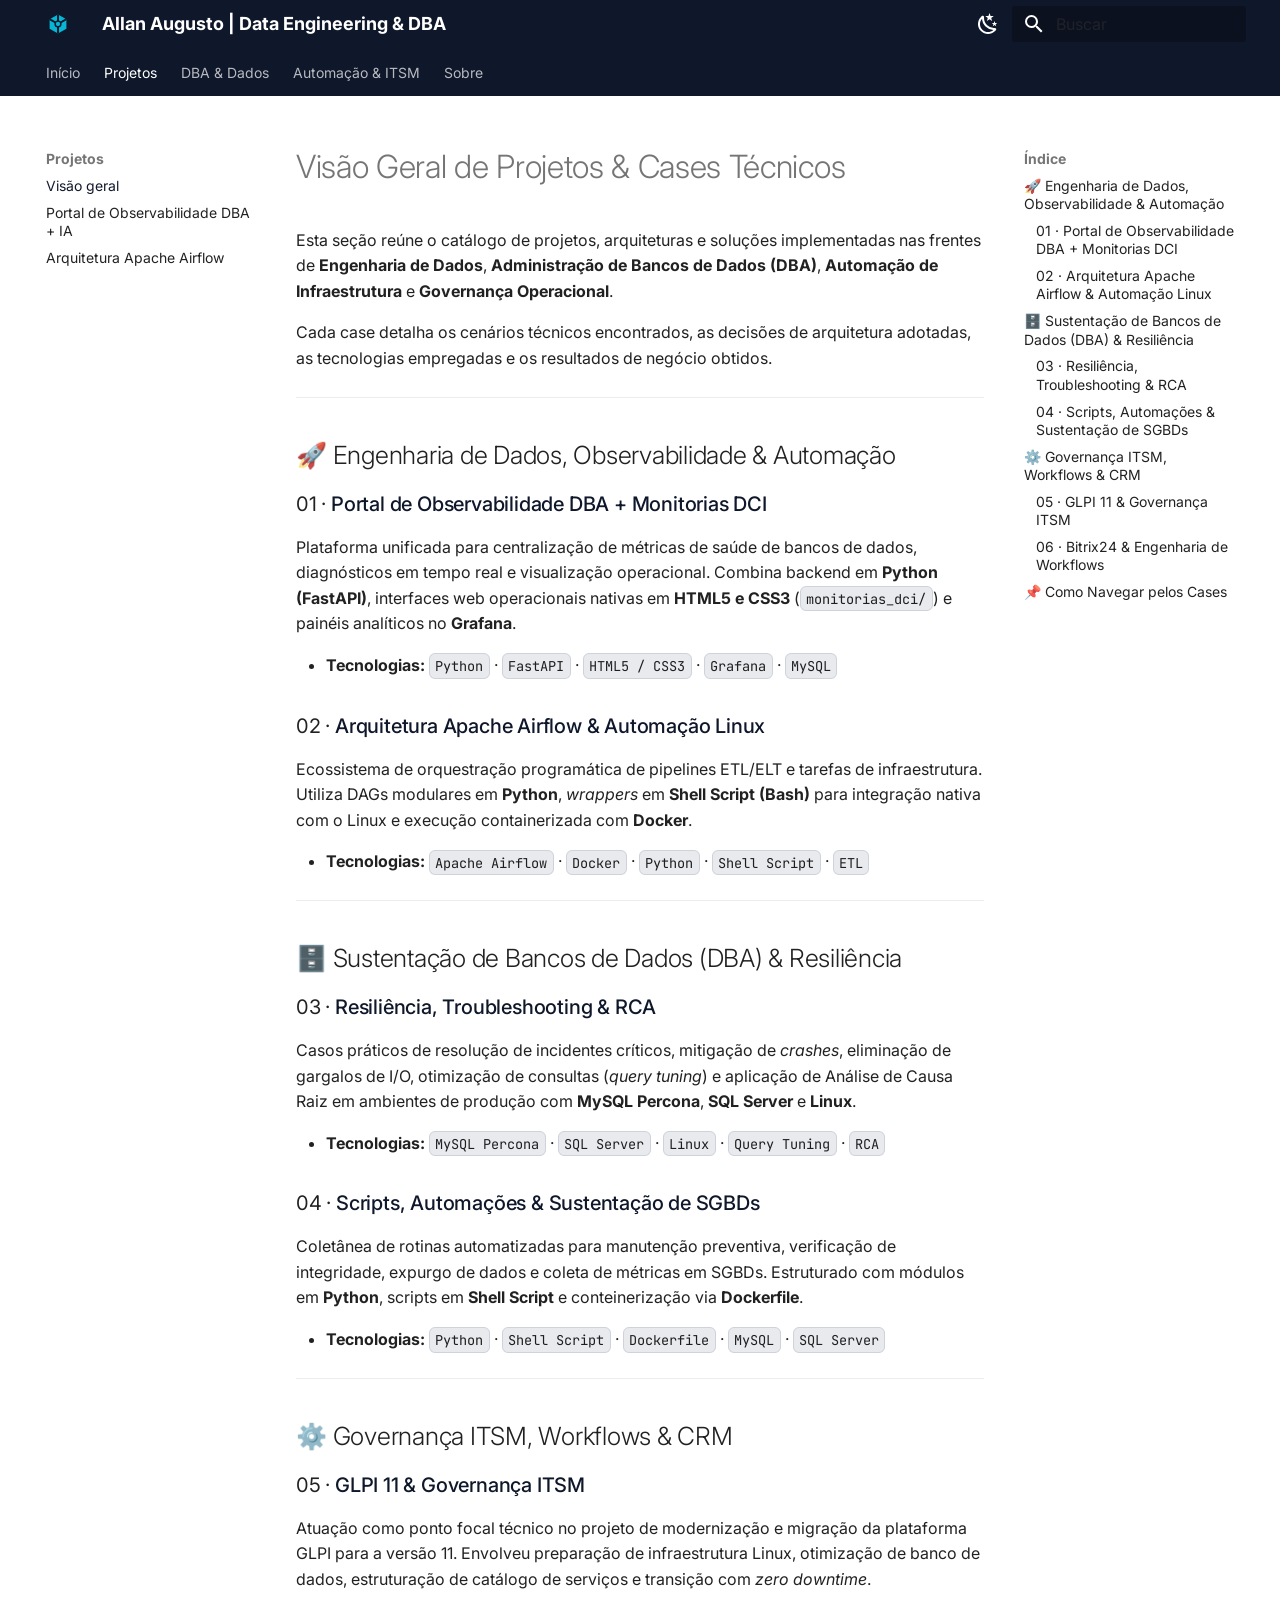
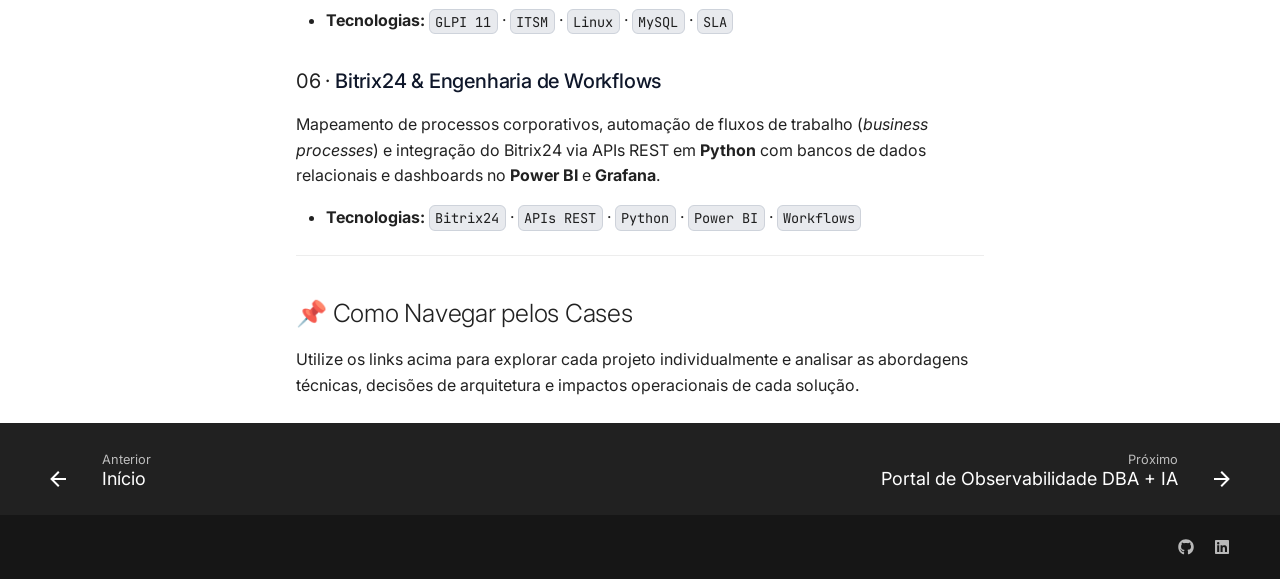
==== projetos/index.html @ 22790982 "Deployed 53f0a34 with MkDocs version: 1.6.1" ====
<!doctype html>
<html lang="pt" class="no-js">
  <head>
    
      <meta charset="utf-8">
      <meta name="viewport" content="width=device-width,initial-scale=1">
      
        <meta name="description" content="Portfólio técnico de Allan Augusto — Data Engineering, DBA, automação e observabilidade.">
      
      
        <meta name="author" content="Allan Augusto">
      
      
        <link rel="canonical" href="https://Allanao88.github.io/portfolio-docs/projetos/">
      
      
        <link rel="prev" href="..">
      
      
        <link rel="next" href="portal-monitorizacao/">
      
      
        
      
      
      <link rel="icon" href="../assets/favicon.svg">
      <meta name="generator" content="mkdocs-1.6.1, mkdocs-material-9.7.7">
    
    
      
        <title>Visão geral - Allan Augusto | Data Engineering & DBA</title>
      
    
    
      <link rel="stylesheet" href="../assets/stylesheets/main.ec1eaa64.min.css">
      
        
        <link rel="stylesheet" href="../assets/stylesheets/palette.ab4e12ef.min.css">
      
      


    
    
      
    
    
      
        
        
        <link rel="preconnect" href="https://fonts.gstatic.com" crossorigin>
        <link rel="stylesheet" href="https://fonts.googleapis.com/css?family=Inter:300,300i,400,400i,700,700i%7CJetBrains+Mono:400,400i,700,700i&display=fallback">
        <style>:root{--md-text-font:"Inter";--md-code-font:"JetBrains Mono"}</style>
      
    
    
      <link rel="stylesheet" href="../stylesheets/extra.css">
    
    <script>__md_scope=new URL("..",location),__md_hash=e=>[...e].reduce(((e,_)=>(e<<5)-e+_.charCodeAt(0)),0),__md_get=(e,_=localStorage,t=__md_scope)=>JSON.parse(_.getItem(t.pathname+"."+e)),__md_set=(e,_,t=localStorage,a=__md_scope)=>{try{t.setItem(a.pathname+"."+e,JSON.stringify(_))}catch(e){}}</script>
    
      

    
    
  </head>
  
  
    
    
      
    
    
    
    
    <body dir="ltr" data-md-color-scheme="default" data-md-color-primary="custom" data-md-color-accent="custom">
  
    
    <input class="md-toggle" data-md-toggle="drawer" type="checkbox" id="__drawer" autocomplete="off">
    <input class="md-toggle" data-md-toggle="search" type="checkbox" id="__search" autocomplete="off">
    <label class="md-overlay" for="__drawer"></label>
    <div data-md-component="skip">
      
        
        <a href="#visao-geral-de-projetos-cases-tecnicos" class="md-skip">
          Pular para conteúdo
        </a>
      
    </div>
    <div data-md-component="announce">
      
    </div>
    
    
      

<header class="md-header" data-md-component="header">
  <nav class="md-header__inner md-grid" aria-label="Cabeçalho">
    <a href=".." title="Allan Augusto | Data Engineering &amp; DBA" class="md-header__button md-logo" aria-label="Allan Augusto | Data Engineering & DBA" data-md-component="logo">
      
  <img src="../assets/logo.svg" alt="logo">

    </a>
    <label class="md-header__button md-icon" for="__drawer">
      
      <svg xmlns="http://www.w3.org/2000/svg" viewBox="0 0 24 24"><path d="M3 6h18v2H3zm0 5h18v2H3zm0 5h18v2H3z"/></svg>
    </label>
    <div class="md-header__title" data-md-component="header-title">
      <div class="md-header__ellipsis">
        <div class="md-header__topic">
          <span class="md-ellipsis">
            Allan Augusto | Data Engineering & DBA
          </span>
        </div>
        <div class="md-header__topic" data-md-component="header-topic">
          <span class="md-ellipsis">
            
              Visão geral
            
          </span>
        </div>
      </div>
    </div>
    
      
        <form class="md-header__option" data-md-component="palette">
  
    
    
    
    <input class="md-option" data-md-color-media="(prefers-color-scheme: light)" data-md-color-scheme="default" data-md-color-primary="custom" data-md-color-accent="custom"  aria-label="Mudar para modo escuro"  type="radio" name="__palette" id="__palette_0">
    
      <label class="md-header__button md-icon" title="Mudar para modo escuro" for="__palette_1" hidden>
        <svg xmlns="http://www.w3.org/2000/svg" viewBox="0 0 24 24"><path d="m17.75 4.09-2.53 1.94.91 3.06-2.63-1.81-2.63 1.81.91-3.06-2.53-1.94L12.44 4l1.06-3 1.06 3zm3.5 6.91-1.64 1.25.59 1.98-1.7-1.17-1.7 1.17.59-1.98L15.75 11l2.06-.05L18.5 9l.69 1.95zm-2.28 4.95c.83-.08 1.72 1.1 1.19 1.85-.32.45-.66.87-1.08 1.27C15.17 23 8.84 23 4.94 19.07c-3.91-3.9-3.91-10.24 0-14.14.4-.4.82-.76 1.27-1.08.75-.53 1.93.36 1.85 1.19-.27 2.86.69 5.83 2.89 8.02a9.96 9.96 0 0 0 8.02 2.89m-1.64 2.02a12.08 12.08 0 0 1-7.8-3.47c-2.17-2.19-3.33-5-3.49-7.82-2.81 3.14-2.7 7.96.31 10.98 3.02 3.01 7.84 3.12 10.98.31"/></svg>
      </label>
    
  
    
    
    
    <input class="md-option" data-md-color-media="(prefers-color-scheme: dark)" data-md-color-scheme="slate" data-md-color-primary="custom" data-md-color-accent="custom"  aria-label="Mudar para modo claro"  type="radio" name="__palette" id="__palette_1">
    
      <label class="md-header__button md-icon" title="Mudar para modo claro" for="__palette_0" hidden>
        <svg xmlns="http://www.w3.org/2000/svg" viewBox="0 0 24 24"><path d="M12 7a5 5 0 0 1 5 5 5 5 0 0 1-5 5 5 5 0 0 1-5-5 5 5 0 0 1 5-5m0 2a3 3 0 0 0-3 3 3 3 0 0 0 3 3 3 3 0 0 0 3-3 3 3 0 0 0-3-3m0-7 2.39 3.42C13.65 5.15 12.84 5 12 5s-1.65.15-2.39.42zM3.34 7l4.16-.35A7.2 7.2 0 0 0 5.94 8.5c-.44.74-.69 1.5-.83 2.29zm.02 10 1.76-3.77a7.131 7.131 0 0 0 2.38 4.14zM20.65 7l-1.77 3.79a7.02 7.02 0 0 0-2.38-4.15zm-.01 10-4.14.36c.59-.51 1.12-1.14 1.54-1.86.42-.73.69-1.5.83-2.29zM12 22l-2.41-3.44c.74.27 1.55.44 2.41.44.82 0 1.63-.17 2.37-.44z"/></svg>
      </label>
    
  
</form>
      
    
    
      <script>var palette=__md_get("__palette");if(palette&&palette.color){if("(prefers-color-scheme)"===palette.color.media){var media=matchMedia("(prefers-color-scheme: light)"),input=document.querySelector(media.matches?"[data-md-color-media='(prefers-color-scheme: light)']":"[data-md-color-media='(prefers-color-scheme: dark)']");palette.color.media=input.getAttribute("data-md-color-media"),palette.color.scheme=input.getAttribute("data-md-color-scheme"),palette.color.primary=input.getAttribute("data-md-color-primary"),palette.color.accent=input.getAttribute("data-md-color-accent")}for(var[key,value]of Object.entries(palette.color))document.body.setAttribute("data-md-color-"+key,value)}</script>
    
    
    
      
      
        <label class="md-header__button md-icon" for="__search">
          
          <svg xmlns="http://www.w3.org/2000/svg" viewBox="0 0 24 24"><path d="M9.5 3A6.5 6.5 0 0 1 16 9.5c0 1.61-.59 3.09-1.56 4.23l.27.27h.79l5 5-1.5 1.5-5-5v-.79l-.27-.27A6.52 6.52 0 0 1 9.5 16 6.5 6.5 0 0 1 3 9.5 6.5 6.5 0 0 1 9.5 3m0 2C7 5 5 7 5 9.5S7 14 9.5 14 14 12 14 9.5 12 5 9.5 5"/></svg>
        </label>
        <div class="md-search" data-md-component="search" role="dialog">
  <label class="md-search__overlay" for="__search"></label>
  <div class="md-search__inner" role="search">
    <form class="md-search__form" name="search">
      <input type="text" class="md-search__input" name="query" aria-label="Buscar" placeholder="Buscar" autocapitalize="off" autocorrect="off" autocomplete="off" spellcheck="false" data-md-component="search-query" required>
      <label class="md-search__icon md-icon" for="__search">
        
        <svg xmlns="http://www.w3.org/2000/svg" viewBox="0 0 24 24"><path d="M9.5 3A6.5 6.5 0 0 1 16 9.5c0 1.61-.59 3.09-1.56 4.23l.27.27h.79l5 5-1.5 1.5-5-5v-.79l-.27-.27A6.52 6.52 0 0 1 9.5 16 6.5 6.5 0 0 1 3 9.5 6.5 6.5 0 0 1 9.5 3m0 2C7 5 5 7 5 9.5S7 14 9.5 14 14 12 14 9.5 12 5 9.5 5"/></svg>
        
        <svg xmlns="http://www.w3.org/2000/svg" viewBox="0 0 24 24"><path d="M20 11v2H8l5.5 5.5-1.42 1.42L4.16 12l7.92-7.92L13.5 5.5 8 11z"/></svg>
      </label>
      <nav class="md-search__options" aria-label="Pesquisar">
        
          <a href="javascript:void(0)" class="md-search__icon md-icon" title="Compartilhar" aria-label="Compartilhar" data-clipboard data-clipboard-text="" data-md-component="search-share" tabindex="-1">
            
            <svg xmlns="http://www.w3.org/2000/svg" viewBox="0 0 24 24"><path d="M18 16.08c-.76 0-1.44.3-1.96.77L8.91 12.7c.05-.23.09-.46.09-.7s-.04-.47-.09-.7l7.05-4.11c.54.5 1.25.81 2.04.81a3 3 0 0 0 3-3 3 3 0 0 0-3-3 3 3 0 0 0-3 3c0 .24.04.47.09.7L8.04 9.81C7.5 9.31 6.79 9 6 9a3 3 0 0 0-3 3 3 3 0 0 0 3 3c.79 0 1.5-.31 2.04-.81l7.12 4.15c-.05.21-.08.43-.08.66 0 1.61 1.31 2.91 2.92 2.91s2.92-1.3 2.92-2.91A2.92 2.92 0 0 0 18 16.08"/></svg>
          </a>
        
        <button type="reset" class="md-search__icon md-icon" title="Limpar" aria-label="Limpar" tabindex="-1">
          
          <svg xmlns="http://www.w3.org/2000/svg" viewBox="0 0 24 24"><path d="M19 6.41 17.59 5 12 10.59 6.41 5 5 6.41 10.59 12 5 17.59 6.41 19 12 13.41 17.59 19 19 17.59 13.41 12z"/></svg>
        </button>
      </nav>
      
        <div class="md-search__suggest" data-md-component="search-suggest"></div>
      
    </form>
    <div class="md-search__output">
      <div class="md-search__scrollwrap" tabindex="0" data-md-scrollfix>
        <div class="md-search-result" data-md-component="search-result">
          <div class="md-search-result__meta">
            Inicializando busca
          </div>
          <ol class="md-search-result__list" role="presentation"></ol>
        </div>
      </div>
    </div>
  </div>
</div>
      
    
    
  </nav>
  
</header>
    
    <div class="md-container" data-md-component="container">
      
      
        
          
            
<nav class="md-tabs" aria-label="Abas" data-md-component="tabs">
  <div class="md-grid">
    <ul class="md-tabs__list">
      
        
  
  
  
  
    <li class="md-tabs__item">
      <a href=".." class="md-tabs__link">
        
  
  
    
  
  Início

      </a>
    </li>
  

      
        
  
  
  
    
  
  
    
    
      <li class="md-tabs__item md-tabs__item--active">
        <a href="./" class="md-tabs__link">
          
  
  
  Projetos

        </a>
      </li>
    
  

      
        
  
  
  
  
    
    
      <li class="md-tabs__item">
        <a href="../dba/resiliencia-rca/" class="md-tabs__link">
          
  
  
  DBA & Dados

        </a>
      </li>
    
  

      
        
  
  
  
  
    
    
      <li class="md-tabs__item">
        <a href="../crm/bitrix24/" class="md-tabs__link">
          
  
  
  Automação & ITSM

        </a>
      </li>
    
  

      
        
  
  
  
  
    
    
      <li class="md-tabs__item">
        <a href="../sobre/" class="md-tabs__link">
          
  
  
  Sobre

        </a>
      </li>
    
  

      
    </ul>
  </div>
</nav>
          
        
      
      <main class="md-main" data-md-component="main">
        <div class="md-main__inner md-grid">
          
            
              
              <div class="md-sidebar md-sidebar--primary" data-md-component="sidebar" data-md-type="navigation" >
                <div class="md-sidebar__scrollwrap">
                  <div class="md-sidebar__inner">
                    


  


<nav class="md-nav md-nav--primary md-nav--lifted" aria-label="Navegação" data-md-level="0">
  <label class="md-nav__title" for="__drawer">
    <a href=".." title="Allan Augusto | Data Engineering &amp; DBA" class="md-nav__button md-logo" aria-label="Allan Augusto | Data Engineering & DBA" data-md-component="logo">
      
  <img src="../assets/logo.svg" alt="logo">

    </a>
    Allan Augusto | Data Engineering & DBA
  </label>
  
  <ul class="md-nav__list" data-md-scrollfix>
    
      
      
  
  
  
  
    <li class="md-nav__item">
      <a href=".." class="md-nav__link">
        
  
  
  <span class="md-ellipsis">
    
  
    Início
  

    
  </span>
  
  

      </a>
    </li>
  

    
      
      
  
  
    
  
  
  
    
    
    
    
      
        
        
      
      
        
      
    
    
    <li class="md-nav__item md-nav__item--active md-nav__item--section md-nav__item--nested">
      
        
        
        <input class="md-nav__toggle md-toggle " type="checkbox" id="__nav_2" checked>
        
          
          <label class="md-nav__link" for="__nav_2" id="__nav_2_label" tabindex="">
            
  
  
  <span class="md-ellipsis">
    
  
    Projetos
  

    
  </span>
  
  

            <span class="md-nav__icon md-icon"></span>
          </label>
        
        <nav class="md-nav" data-md-level="1" aria-labelledby="__nav_2_label" aria-expanded="true">
          <label class="md-nav__title" for="__nav_2">
            <span class="md-nav__icon md-icon"></span>
            
  
    Projetos
  

          </label>
          <ul class="md-nav__list" data-md-scrollfix>
            
              
                
  
  
    
  
  
  
    <li class="md-nav__item md-nav__item--active">
      
      <input class="md-nav__toggle md-toggle" type="checkbox" id="__toc">
      
      
        
      
      
        <label class="md-nav__link md-nav__link--active" for="__toc">
          
  
  
  <span class="md-ellipsis">
    
  
    Visão geral
  

    
  </span>
  
  

          <span class="md-nav__icon md-icon"></span>
        </label>
      
      <a href="./" class="md-nav__link md-nav__link--active">
        
  
  
  <span class="md-ellipsis">
    
  
    Visão geral
  

    
  </span>
  
  

      </a>
      
        

<nav class="md-nav md-nav--secondary" aria-label="Índice">
  
  
  
    
  
  
    <label class="md-nav__title" for="__toc">
      <span class="md-nav__icon md-icon"></span>
      Índice
    </label>
    <ul class="md-nav__list" data-md-component="toc" data-md-scrollfix>
      
        <li class="md-nav__item">
  <a href="#engenharia-de-dados-observabilidade-automacao" class="md-nav__link">
    <span class="md-ellipsis">
      
        🚀 Engenharia de Dados, Observabilidade &amp; Automação
      
    </span>
  </a>
  
    <nav class="md-nav" aria-label="🚀 Engenharia de Dados, Observabilidade &amp; Automação">
      <ul class="md-nav__list">
        
          <li class="md-nav__item">
  <a href="#01-portal-de-observabilidade-dba-monitorias-dci" class="md-nav__link">
    <span class="md-ellipsis">
      
        01 · Portal de Observabilidade DBA + Monitorias DCI
      
    </span>
  </a>
  
</li>
        
          <li class="md-nav__item">
  <a href="#02-arquitetura-apache-airflow-automacao-linux" class="md-nav__link">
    <span class="md-ellipsis">
      
        02 · Arquitetura Apache Airflow &amp; Automação Linux
      
    </span>
  </a>
  
</li>
        
      </ul>
    </nav>
  
</li>
      
        <li class="md-nav__item">
  <a href="#sustentacao-de-bancos-de-dados-dba-resiliencia" class="md-nav__link">
    <span class="md-ellipsis">
      
        🗄️ Sustentação de Bancos de Dados (DBA) &amp; Resiliência
      
    </span>
  </a>
  
    <nav class="md-nav" aria-label="🗄️ Sustentação de Bancos de Dados (DBA) &amp; Resiliência">
      <ul class="md-nav__list">
        
          <li class="md-nav__item">
  <a href="#03-resiliencia-troubleshooting-rca" class="md-nav__link">
    <span class="md-ellipsis">
      
        03 · Resiliência, Troubleshooting &amp; RCA
      
    </span>
  </a>
  
</li>
        
          <li class="md-nav__item">
  <a href="#04-scripts-automacoes-sustentacao-de-sgbds" class="md-nav__link">
    <span class="md-ellipsis">
      
        04 · Scripts, Automações &amp; Sustentação de SGBDs
      
    </span>
  </a>
  
</li>
        
      </ul>
    </nav>
  
</li>
      
        <li class="md-nav__item">
  <a href="#governanca-itsm-workflows-crm" class="md-nav__link">
    <span class="md-ellipsis">
      
        ⚙️ Governança ITSM, Workflows &amp; CRM
      
    </span>
  </a>
  
    <nav class="md-nav" aria-label="⚙️ Governança ITSM, Workflows &amp; CRM">
      <ul class="md-nav__list">
        
          <li class="md-nav__item">
  <a href="#05-glpi-11-governanca-itsm" class="md-nav__link">
    <span class="md-ellipsis">
      
        05 · GLPI 11 &amp; Governança ITSM
      
    </span>
  </a>
  
</li>
        
          <li class="md-nav__item">
  <a href="#06-bitrix24-engenharia-de-workflows" class="md-nav__link">
    <span class="md-ellipsis">
      
        06 · Bitrix24 &amp; Engenharia de Workflows
      
    </span>
  </a>
  
</li>
        
      </ul>
    </nav>
  
</li>
      
        <li class="md-nav__item">
  <a href="#como-navegar-pelos-cases" class="md-nav__link">
    <span class="md-ellipsis">
      
        📌 Como Navegar pelos Cases
      
    </span>
  </a>
  
</li>
      
    </ul>
  
</nav>
      
    </li>
  

              
            
              
                
  
  
  
  
    <li class="md-nav__item">
      <a href="portal-monitorizacao/" class="md-nav__link">
        
  
  
  <span class="md-ellipsis">
    
  
    Portal de Observabilidade DBA + IA
  

    
  </span>
  
  

      </a>
    </li>
  

              
            
              
                
  
  
  
  
    <li class="md-nav__item">
      <a href="airflow-observabilidade/" class="md-nav__link">
        
  
  
  <span class="md-ellipsis">
    
  
    Arquitetura Apache Airflow
  

    
  </span>
  
  

      </a>
    </li>
  

              
            
          </ul>
        </nav>
      
    </li>
  

    
      
      
  
  
  
  
    
    
    
    
      
      
        
      
    
    
    <li class="md-nav__item md-nav__item--nested">
      
        
        
        <input class="md-nav__toggle md-toggle " type="checkbox" id="__nav_3" >
        
          
          <label class="md-nav__link" for="__nav_3" id="__nav_3_label" tabindex="0">
            
  
  
  <span class="md-ellipsis">
    
  
    DBA & Dados
  

    
  </span>
  
  

            <span class="md-nav__icon md-icon"></span>
          </label>
        
        <nav class="md-nav" data-md-level="1" aria-labelledby="__nav_3_label" aria-expanded="false">
          <label class="md-nav__title" for="__nav_3">
            <span class="md-nav__icon md-icon"></span>
            
  
    DBA & Dados
  

          </label>
          <ul class="md-nav__list" data-md-scrollfix>
            
              
                
  
  
  
  
    <li class="md-nav__item">
      <a href="../dba/resiliencia-rca/" class="md-nav__link">
        
  
  
  <span class="md-ellipsis">
    
  
    Resiliência e RCA
  

    
  </span>
  
  

      </a>
    </li>
  

              
            
              
                
  
  
  
  
    <li class="md-nav__item">
      <a href="../dba/scripts/" class="md-nav__link">
        
  
  
  <span class="md-ellipsis">
    
  
    Scripts e Automações
  

    
  </span>
  
  

      </a>
    </li>
  

              
            
          </ul>
        </nav>
      
    </li>
  

    
      
      
  
  
  
  
    
    
    
    
      
      
        
      
    
    
    <li class="md-nav__item md-nav__item--nested">
      
        
        
        <input class="md-nav__toggle md-toggle " type="checkbox" id="__nav_4" >
        
          
          <label class="md-nav__link" for="__nav_4" id="__nav_4_label" tabindex="0">
            
  
  
  <span class="md-ellipsis">
    
  
    Automação & ITSM
  

    
  </span>
  
  

            <span class="md-nav__icon md-icon"></span>
          </label>
        
        <nav class="md-nav" data-md-level="1" aria-labelledby="__nav_4_label" aria-expanded="false">
          <label class="md-nav__title" for="__nav_4">
            <span class="md-nav__icon md-icon"></span>
            
  
    Automação & ITSM
  

          </label>
          <ul class="md-nav__list" data-md-scrollfix>
            
              
                
  
  
  
  
    <li class="md-nav__item">
      <a href="../crm/bitrix24/" class="md-nav__link">
        
  
  
  <span class="md-ellipsis">
    
  
    Bitrix24
  

    
  </span>
  
  

      </a>
    </li>
  

              
            
              
                
  
  
  
  
    <li class="md-nav__item">
      <a href="../crm/glpi/" class="md-nav__link">
        
  
  
  <span class="md-ellipsis">
    
  
    GLPI
  

    
  </span>
  
  

      </a>
    </li>
  

              
            
          </ul>
        </nav>
      
    </li>
  

    
      
      
  
  
  
  
    
    
    
    
      
      
        
      
    
    
    <li class="md-nav__item md-nav__item--nested">
      
        
        
        <input class="md-nav__toggle md-toggle " type="checkbox" id="__nav_5" >
        
          
          <label class="md-nav__link" for="__nav_5" id="__nav_5_label" tabindex="0">
            
  
  
  <span class="md-ellipsis">
    
  
    Sobre
  

    
  </span>
  
  

            <span class="md-nav__icon md-icon"></span>
          </label>
        
        <nav class="md-nav" data-md-level="1" aria-labelledby="__nav_5_label" aria-expanded="false">
          <label class="md-nav__title" for="__nav_5">
            <span class="md-nav__icon md-icon"></span>
            
  
    Sobre
  

          </label>
          <ul class="md-nav__list" data-md-scrollfix>
            
              
                
  
  
  
  
    <li class="md-nav__item">
      <a href="../sobre/" class="md-nav__link">
        
  
  
  <span class="md-ellipsis">
    
  
    Perfil profissional
  

    
  </span>
  
  

      </a>
    </li>
  

              
            
              
                
  
  
  
  
    <li class="md-nav__item">
      <a href="../stack/" class="md-nav__link">
        
  
  
  <span class="md-ellipsis">
    
  
    Stack tecnológica
  

    
  </span>
  
  

      </a>
    </li>
  

              
            
          </ul>
        </nav>
      
    </li>
  

    
  </ul>
</nav>
                  </div>
                </div>
              </div>
            
            
              
              <div class="md-sidebar md-sidebar--secondary" data-md-component="sidebar" data-md-type="toc" >
                <div class="md-sidebar__scrollwrap">
                  <div class="md-sidebar__inner">
                    

<nav class="md-nav md-nav--secondary" aria-label="Índice">
  
  
  
    
  
  
    <label class="md-nav__title" for="__toc">
      <span class="md-nav__icon md-icon"></span>
      Índice
    </label>
    <ul class="md-nav__list" data-md-component="toc" data-md-scrollfix>
      
        <li class="md-nav__item">
  <a href="#engenharia-de-dados-observabilidade-automacao" class="md-nav__link">
    <span class="md-ellipsis">
      
        🚀 Engenharia de Dados, Observabilidade &amp; Automação
      
    </span>
  </a>
  
    <nav class="md-nav" aria-label="🚀 Engenharia de Dados, Observabilidade &amp; Automação">
      <ul class="md-nav__list">
        
          <li class="md-nav__item">
  <a href="#01-portal-de-observabilidade-dba-monitorias-dci" class="md-nav__link">
    <span class="md-ellipsis">
      
        01 · Portal de Observabilidade DBA + Monitorias DCI
      
    </span>
  </a>
  
</li>
        
          <li class="md-nav__item">
  <a href="#02-arquitetura-apache-airflow-automacao-linux" class="md-nav__link">
    <span class="md-ellipsis">
      
        02 · Arquitetura Apache Airflow &amp; Automação Linux
      
    </span>
  </a>
  
</li>
        
      </ul>
    </nav>
  
</li>
      
        <li class="md-nav__item">
  <a href="#sustentacao-de-bancos-de-dados-dba-resiliencia" class="md-nav__link">
    <span class="md-ellipsis">
      
        🗄️ Sustentação de Bancos de Dados (DBA) &amp; Resiliência
      
    </span>
  </a>
  
    <nav class="md-nav" aria-label="🗄️ Sustentação de Bancos de Dados (DBA) &amp; Resiliência">
      <ul class="md-nav__list">
        
          <li class="md-nav__item">
  <a href="#03-resiliencia-troubleshooting-rca" class="md-nav__link">
    <span class="md-ellipsis">
      
        03 · Resiliência, Troubleshooting &amp; RCA
      
    </span>
  </a>
  
</li>
        
          <li class="md-nav__item">
  <a href="#04-scripts-automacoes-sustentacao-de-sgbds" class="md-nav__link">
    <span class="md-ellipsis">
      
        04 · Scripts, Automações &amp; Sustentação de SGBDs
      
    </span>
  </a>
  
</li>
        
      </ul>
    </nav>
  
</li>
      
        <li class="md-nav__item">
  <a href="#governanca-itsm-workflows-crm" class="md-nav__link">
    <span class="md-ellipsis">
      
        ⚙️ Governança ITSM, Workflows &amp; CRM
      
    </span>
  </a>
  
    <nav class="md-nav" aria-label="⚙️ Governança ITSM, Workflows &amp; CRM">
      <ul class="md-nav__list">
        
          <li class="md-nav__item">
  <a href="#05-glpi-11-governanca-itsm" class="md-nav__link">
    <span class="md-ellipsis">
      
        05 · GLPI 11 &amp; Governança ITSM
      
    </span>
  </a>
  
</li>
        
          <li class="md-nav__item">
  <a href="#06-bitrix24-engenharia-de-workflows" class="md-nav__link">
    <span class="md-ellipsis">
      
        06 · Bitrix24 &amp; Engenharia de Workflows
      
    </span>
  </a>
  
</li>
        
      </ul>
    </nav>
  
</li>
      
        <li class="md-nav__item">
  <a href="#como-navegar-pelos-cases" class="md-nav__link">
    <span class="md-ellipsis">
      
        📌 Como Navegar pelos Cases
      
    </span>
  </a>
  
</li>
      
    </ul>
  
</nav>
                  </div>
                </div>
              </div>
            
          
          
            <div class="md-content" data-md-component="content">
              
              <article class="md-content__inner md-typeset">
                
                  



<h1 id="visao-geral-de-projetos-cases-tecnicos">Visão Geral de Projetos &amp; Cases Técnicos</h1>
<p>Esta seção reúne o catálogo de projetos, arquiteturas e soluções implementadas nas frentes de <strong>Engenharia de Dados</strong>, <strong>Administração de Bancos de Dados (DBA)</strong>, <strong>Automação de Infraestrutura</strong> e <strong>Governança Operacional</strong>.</p>
<p>Cada case detalha os cenários técnicos encontrados, as decisões de arquitetura adotadas, as tecnologias empregadas e os resultados de negócio obtidos.</p>
<hr />
<h2 id="engenharia-de-dados-observabilidade-automacao">🚀 Engenharia de Dados, Observabilidade &amp; Automação</h2>
<h3 id="01-portal-de-observabilidade-dba-monitorias-dci">01 · <a href="portal-monitorizacao/">Portal de Observabilidade DBA + Monitorias DCI</a></h3>
<p>Plataforma unificada para centralização de métricas de saúde de bancos de dados, diagnósticos em tempo real e visualização operacional. Combina backend em <strong>Python (FastAPI)</strong>, interfaces web operacionais nativas em <strong>HTML5 e CSS3</strong> (<code>monitorias_dci/</code>) e painéis analíticos no <strong>Grafana</strong>.</p>
<ul>
<li><strong>Tecnologias:</strong> <code>Python</code> · <code>FastAPI</code> · <code>HTML5 / CSS3</code> · <code>Grafana</code> · <code>MySQL</code></li>
</ul>
<h3 id="02-arquitetura-apache-airflow-automacao-linux">02 · <a href="airflow-observabilidade/">Arquitetura Apache Airflow &amp; Automação Linux</a></h3>
<p>Ecossistema de orquestração programática de pipelines ETL/ELT e tarefas de infraestrutura. Utiliza DAGs modulares em <strong>Python</strong>, <em>wrappers</em> em <strong>Shell Script (Bash)</strong> para integração nativa com o Linux e execução containerizada com <strong>Docker</strong>.</p>
<ul>
<li><strong>Tecnologias:</strong> <code>Apache Airflow</code> · <code>Docker</code> · <code>Python</code> · <code>Shell Script</code> · <code>ETL</code></li>
</ul>
<hr />
<h2 id="sustentacao-de-bancos-de-dados-dba-resiliencia">🗄️ Sustentação de Bancos de Dados (DBA) &amp; Resiliência</h2>
<h3 id="03-resiliencia-troubleshooting-rca">03 · <a href="../dba/resiliencia-rca/">Resiliência, Troubleshooting &amp; RCA</a></h3>
<p>Casos práticos de resolução de incidentes críticos, mitigação de <em>crashes</em>, eliminação de gargalos de I/O, otimização de consultas (<em>query tuning</em>) e aplicação de Análise de Causa Raiz em ambientes de produção com <strong>MySQL Percona</strong>, <strong>SQL Server</strong> e <strong>Linux</strong>.</p>
<ul>
<li><strong>Tecnologias:</strong> <code>MySQL Percona</code> · <code>SQL Server</code> · <code>Linux</code> · <code>Query Tuning</code> · <code>RCA</code></li>
</ul>
<h3 id="04-scripts-automacoes-sustentacao-de-sgbds">04 · <a href="../dba/scripts/">Scripts, Automações &amp; Sustentação de SGBDs</a></h3>
<p>Coletânea de rotinas automatizadas para manutenção preventiva, verificação de integridade, expurgo de dados e coleta de métricas em SGBDs. Estruturado com módulos em <strong>Python</strong>, scripts em <strong>Shell Script</strong> e conteinerização via <strong>Dockerfile</strong>.</p>
<ul>
<li><strong>Tecnologias:</strong> <code>Python</code> · <code>Shell Script</code> · <code>Dockerfile</code> · <code>MySQL</code> · <code>SQL Server</code></li>
</ul>
<hr />
<h2 id="governanca-itsm-workflows-crm">⚙️ Governança ITSM, Workflows &amp; CRM</h2>
<h3 id="05-glpi-11-governanca-itsm">05 · <a href="../crm/glpi/">GLPI 11 &amp; Governança ITSM</a></h3>
<p>Atuação como ponto focal técnico no projeto de modernização e migração da plataforma GLPI para a versão 11. Envolveu preparação de infraestrutura Linux, otimização de banco de dados, estruturação de catálogo de serviços e transição com <em>zero downtime</em>.</p>
<ul>
<li><strong>Tecnologias:</strong> <code>GLPI 11</code> · <code>ITSM</code> · <code>Linux</code> · <code>MySQL</code> · <code>SLA</code></li>
</ul>
<h3 id="06-bitrix24-engenharia-de-workflows">06 · <a href="../crm/bitrix24/">Bitrix24 &amp; Engenharia de Workflows</a></h3>
<p>Mapeamento de processos corporativos, automação de fluxos de trabalho (<em>business processes</em>) e integração do Bitrix24 via APIs REST em <strong>Python</strong> com bancos de dados relacionais e dashboards no <strong>Power BI</strong> e <strong>Grafana</strong>.</p>
<ul>
<li><strong>Tecnologias:</strong> <code>Bitrix24</code> · <code>APIs REST</code> · <code>Python</code> · <code>Power BI</code> · <code>Workflows</code></li>
</ul>
<hr />
<h2 id="como-navegar-pelos-cases">📌 Como Navegar pelos Cases</h2>
<p>Utilize os links acima para explorar cada projeto individualmente e analisar as abordagens técnicas, decisões de arquitetura e impactos operacionais de cada solução.</p>












                
              </article>
            </div>
          
          
  <script>var tabs=__md_get("__tabs");if(Array.isArray(tabs))e:for(var set of document.querySelectorAll(".tabbed-set")){var labels=set.querySelector(".tabbed-labels");for(var tab of tabs)for(var label of labels.getElementsByTagName("label"))if(label.innerText.trim()===tab){var input=document.getElementById(label.htmlFor);input.checked=!0;continue e}}</script>

<script>var target=document.getElementById(location.hash.slice(1));target&&target.name&&(target.checked=target.name.startsWith("__tabbed_"))</script>
        </div>
        
          <button type="button" class="md-top md-icon" data-md-component="top" hidden>
  
  <svg xmlns="http://www.w3.org/2000/svg" viewBox="0 0 24 24"><path d="M13 20h-2V8l-5.5 5.5-1.42-1.42L12 4.16l7.92 7.92-1.42 1.42L13 8z"/></svg>
  Voltar para o topo
</button>
        
      </main>
      
        <footer class="md-footer">
  
    
      
      <nav class="md-footer__inner md-grid" aria-label="Rodapé" >
        
          
          <a href=".." class="md-footer__link md-footer__link--prev" aria-label="Anterior: Início">
            <div class="md-footer__button md-icon">
              
              <svg xmlns="http://www.w3.org/2000/svg" viewBox="0 0 24 24"><path d="M20 11v2H8l5.5 5.5-1.42 1.42L4.16 12l7.92-7.92L13.5 5.5 8 11z"/></svg>
            </div>
            <div class="md-footer__title">
              <span class="md-footer__direction">
                Anterior
              </span>
              <div class="md-ellipsis">
                Início
              </div>
            </div>
          </a>
        
        
          
          <a href="portal-monitorizacao/" class="md-footer__link md-footer__link--next" aria-label="Próximo: Portal de Observabilidade DBA + IA">
            <div class="md-footer__title">
              <span class="md-footer__direction">
                Próximo
              </span>
              <div class="md-ellipsis">
                Portal de Observabilidade DBA + IA
              </div>
            </div>
            <div class="md-footer__button md-icon">
              
              <svg xmlns="http://www.w3.org/2000/svg" viewBox="0 0 24 24"><path d="M4 11v2h12l-5.5 5.5 1.42 1.42L19.84 12l-7.92-7.92L10.5 5.5 16 11z"/></svg>
            </div>
          </a>
        
      </nav>
    
  
  <div class="md-footer-meta md-typeset">
    <div class="md-footer-meta__inner md-grid">
      <div class="md-copyright">
  
  
</div>
      
        
<div class="md-social">
  
    
    
    
    
    <a href="https://github.com/Allanao88" target="_blank" rel="noopener" title="Allan no GitHub" class="md-social__link">
      <svg xmlns="http://www.w3.org/2000/svg" viewBox="0 0 512 512"><!--! Font Awesome Free 7.1.0 by @fontawesome - https://fontawesome.com License - https://fontawesome.com/license/free (Icons: CC BY 4.0, Fonts: SIL OFL 1.1, Code: MIT License) Copyright 2025 Fonticons, Inc.--><path d="M173.9 397.4c0 2-2.3 3.6-5.2 3.6-3.3.3-5.6-1.3-5.6-3.6 0-2 2.3-3.6 5.2-3.6 3-.3 5.6 1.3 5.6 3.6m-31.1-4.5c-.7 2 1.3 4.3 4.3 4.9 2.6 1 5.6 0 6.2-2s-1.3-4.3-4.3-5.2c-2.6-.7-5.5.3-6.2 2.3m44.2-1.7c-2.9.7-4.9 2.6-4.6 4.9.3 2 2.9 3.3 5.9 2.6 2.9-.7 4.9-2.6 4.6-4.6-.3-1.9-3-3.2-5.9-2.9M252.8 8C114.1 8 8 113.3 8 252c0 110.9 69.8 205.8 169.5 239.2 12.8 2.3 17.3-5.6 17.3-12.1 0-6.2-.3-40.4-.3-61.4 0 0-70 15-84.7-29.8 0 0-11.4-29.1-27.8-36.6 0 0-22.9-15.7 1.6-15.4 0 0 24.9 2 38.6 25.8 21.9 38.6 58.6 27.5 72.9 20.9 2.3-16 8.8-27.1 16-33.7-55.9-6.2-112.3-14.3-112.3-110.5 0-27.5 7.6-41.3 23.6-58.9-2.6-6.5-11.1-33.3 2.6-67.9 20.9-6.5 69 27 69 27 20-5.6 41.5-8.5 62.8-8.5s42.8 2.9 62.8 8.5c0 0 48.1-33.6 69-27 13.7 34.7 5.2 61.4 2.6 67.9 16 17.7 25.8 31.5 25.8 58.9 0 96.5-58.9 104.2-114.8 110.5 9.2 7.9 17 22.9 17 46.4 0 33.7-.3 75.4-.3 83.6 0 6.5 4.6 14.4 17.3 12.1C436.2 457.8 504 362.9 504 252 504 113.3 391.5 8 252.8 8M105.2 352.9c-1.3 1-1 3.3.7 5.2 1.6 1.6 3.9 2.3 5.2 1 1.3-1 1-3.3-.7-5.2-1.6-1.6-3.9-2.3-5.2-1m-10.8-8.1c-.7 1.3.3 2.9 2.3 3.9 1.6 1 3.6.7 4.3-.7.7-1.3-.3-2.9-2.3-3.9-2-.6-3.6-.3-4.3.7m32.4 35.6c-1.6 1.3-1 4.3 1.3 6.2 2.3 2.3 5.2 2.6 6.5 1 1.3-1.3.7-4.3-1.3-6.2-2.2-2.3-5.2-2.6-6.5-1m-11.4-14.7c-1.6 1-1.6 3.6 0 5.9s4.3 3.3 5.6 2.3c1.6-1.3 1.6-3.9 0-6.2-1.4-2.3-4-3.3-5.6-2"/></svg>
    </a>
  
    
    
    
    
    <a href="https://www.linkedin.com/in/allan-augusto-carvalho-de-oliveira-102b985b" target="_blank" rel="noopener" title="Allan no LinkedIn" class="md-social__link">
      <svg xmlns="http://www.w3.org/2000/svg" viewBox="0 0 448 512"><!--! Font Awesome Free 7.1.0 by @fontawesome - https://fontawesome.com License - https://fontawesome.com/license/free (Icons: CC BY 4.0, Fonts: SIL OFL 1.1, Code: MIT License) Copyright 2025 Fonticons, Inc.--><path d="M416 32H31.9C14.3 32 0 46.5 0 64.3v383.4C0 465.5 14.3 480 31.9 480H416c17.6 0 32-14.5 32-32.3V64.3c0-17.8-14.4-32.3-32-32.3M135.4 416H69V202.2h66.5V416zM102.2 96a38.5 38.5 0 1 1 0 77 38.5 38.5 0 1 1 0-77m282.1 320h-66.4V312c0-24.8-.5-56.7-34.5-56.7-34.6 0-39.9 27-39.9 54.9V416h-66.4V202.2h63.7v29.2h.9c8.9-16.8 30.6-34.5 62.9-34.5 67.2 0 79.7 44.3 79.7 101.9z"/></svg>
    </a>
  
</div>
      
    </div>
  </div>
</footer>
      
    </div>
    <div class="md-dialog" data-md-component="dialog">
      <div class="md-dialog__inner md-typeset"></div>
    </div>
    
      <div class="md-progress" data-md-component="progress" role="progressbar"></div>
    
    
    
      
      
      <script id="__config" type="application/json">{"annotate": null, "base": "..", "features": ["navigation.instant", "navigation.instant.progress", "navigation.tabs", "navigation.sections", "navigation.top", "navigation.tracking", "navigation.footer", "toc.follow", "search.suggest", "search.highlight", "search.share", "content.code.copy", "content.code.annotate", "content.tabs.link"], "search": "../assets/javascripts/workers/search.2c215733.min.js", "tags": null, "translations": {"clipboard.copied": "Copiado para \u00e1rea de transfer\u00eancia", "clipboard.copy": "Copiar para \u00e1rea de transfer\u00eancia", "search.result.more.one": "mais 1 nesta p\u00e1gina", "search.result.more.other": "# mais nesta p\u00e1gina", "search.result.none": "Nenhum documento encontrado", "search.result.one": "1 documento encontrado", "search.result.other": "# documentos encontrados", "search.result.placeholder": "Digite para iniciar a busca", "search.result.term.missing": "Ausente", "select.version": "Selecione a vers\u00e3o"}, "version": null}</script>
    
    
      <script src="../assets/javascripts/bundle.d7400e89.min.js"></script>
      
    
  </body>
</html>
---- assets/stylesheets/main.ec1eaa64.min.css ----
@charset "UTF-8";html{-webkit-text-size-adjust:none;-moz-text-size-adjust:none;text-size-adjust:none;box-sizing:border-box}*,:after,:before{box-sizing:inherit}@media (prefers-reduced-motion){*,:after,:before{transition:none!important}}body{margin:0}a,button,input,label{-webkit-tap-highlight-color:transparent}a{color:inherit;text-decoration:none}hr{border:0;box-sizing:initial;display:block;height:.05rem;overflow:visible;padding:0}small{font-size:80%}sub,sup{line-height:1em}img{border-style:none}table{border-collapse:initial;border-spacing:0}td,th{font-weight:400;vertical-align:top}button{background:#0000;border:0;font-family:inherit;font-size:inherit;margin:0;padding:0}input{border:0;outline:none}:root{--md-primary-fg-color:#4051b5;--md-primary-fg-color--light:#5d6cc0;--md-primary-fg-color--dark:#303fa1;--md-primary-bg-color:#fff;--md-primary-bg-color--light:#ffffffb3;--md-accent-fg-color:#526cfe;--md-accent-fg-color--transparent:#526cfe1a;--md-accent-bg-color:#fff;--md-accent-bg-color--light:#ffffffb3}[data-md-color-scheme=default]{color-scheme:light}[data-md-color-scheme=default] img[src$="#gh-dark-mode-only"],[data-md-color-scheme=default] img[src$="#only-dark"]{display:none}:root,[data-md-color-scheme=default]{--md-hue:225deg;--md-default-fg-color:#000000de;--md-default-fg-color--light:#0000008a;--md-default-fg-color--lighter:#00000052;--md-default-fg-color--lightest:#00000012;--md-default-bg-color:#fff;--md-default-bg-color--light:#ffffffb3;--md-default-bg-color--lighter:#ffffff4d;--md-default-bg-color--lightest:#ffffff1f;--md-code-fg-color:#36464e;--md-code-bg-color:#f5f5f5;--md-code-bg-color--light:#f5f5f5b3;--md-code-bg-color--lighter:#f5f5f54d;--md-code-hl-color:#4287ff;--md-code-hl-color--light:#4287ff1a;--md-code-hl-number-color:#d52a2a;--md-code-hl-special-color:#db1457;--md-code-hl-function-color:#a846b9;--md-code-hl-constant-color:#6e59d9;--md-code-hl-keyword-color:#3f6ec6;--md-code-hl-string-color:#1c7d4d;--md-code-hl-name-color:var(--md-code-fg-color);--md-code-hl-operator-color:var(--md-default-fg-color--light);--md-code-hl-punctuation-color:var(--md-default-fg-color--light);--md-code-hl-comment-color:var(--md-default-fg-color--light);--md-code-hl-generic-color:var(--md-default-fg-color--light);--md-code-hl-variable-color:var(--md-default-fg-color--light);--md-typeset-color:var(--md-default-fg-color);--md-typeset-a-color:var(--md-primary-fg-color);--md-typeset-del-color:#f5503d26;--md-typeset-ins-color:#0bd57026;--md-typeset-kbd-color:#fafafa;--md-typeset-kbd-accent-color:#fff;--md-typeset-kbd-border-color:#b8b8b8;--md-typeset-mark-color:#ffff0080;--md-typeset-table-color:#0000001f;--md-typeset-table-color--light:rgba(0,0,0,.035);--md-admonition-fg-color:var(--md-default-fg-color);--md-admonition-bg-color:var(--md-default-bg-color);--md-warning-fg-color:#000000de;--md-warning-bg-color:#ff9;--md-footer-fg-color:#fff;--md-footer-fg-color--light:#ffffffb3;--md-footer-fg-color--lighter:#ffffff73;--md-footer-bg-color:#000000de;--md-footer-bg-color--dark:#00000052;--md-shadow-z1:0 0.2rem 0.5rem #0000000d,0 0 0.05rem #0000001a;--md-shadow-z2:0 0.2rem 0.5rem #0000001a,0 0 0.05rem #00000040;--md-shadow-z3:0 0.2rem 0.5rem #0003,0 0 0.05rem #00000059}.md-icon svg{fill:currentcolor;display:block;height:1.2rem;width:1.2rem}body{-webkit-font-smoothing:antialiased;-moz-osx-font-smoothing:grayscale;--md-text-font-family:var(--md-text-font,_),-apple-system,BlinkMacSystemFont,Helvetica,Arial,sans-serif;--md-code-font-family:var(--md-code-font,_),SFMono-Regular,Consolas,Menlo,monospace}aside,body,input{font-feature-settings:"kern","liga";color:var(--md-typeset-color);font-family:var(--md-text-font-family)}code,kbd,pre{font-feature-settings:"kern";font-family:var(--md-code-font-family)}:root{--md-typeset-table-sort-icon:url('data:image/svg+xml;charset=utf-8,<svg xmlns="http://www.w3.org/2000/svg" viewBox="0 0 24 24"><path d="m18 21-4-4h3V7h-3l4-4 4 4h-3v10h3M2 19v-2h10v2M2 13v-2h7v2M2 7V5h4v2z"/></svg>');--md-typeset-table-sort-icon--asc:url('data:image/svg+xml;charset=utf-8,<svg xmlns="http://www.w3.org/2000/svg" viewBox="0 0 24 24"><path d="M19 17h3l-4 4-4-4h3V3h2M2 17h10v2H2M6 5v2H2V5m0 6h7v2H2z"/></svg>');--md-typeset-table-sort-icon--desc:url('data:image/svg+xml;charset=utf-8,<svg xmlns="http://www.w3.org/2000/svg" viewBox="0 0 24 24"><path d="M19 7h3l-4-4-4 4h3v14h2M2 17h10v2H2M6 5v2H2V5m0 6h7v2H2z"/></svg>')}.md-typeset{-webkit-print-color-adjust:exact;color-adjust:exact;font-size:.8rem;line-height:1.6;overflow-wrap:break-word}@media print{.md-typeset{font-size:.68rem}}.md-typeset blockquote,.md-typeset dl,.md-typeset figure,.md-typeset ol,.md-typeset pre,.md-typeset ul{margin-bottom:1em;margin-top:1em}.md-typeset h1{color:var(--md-default-fg-color--light);font-size:2em;line-height:1.3;margin:0 0 1.25em}.md-typeset h1,.md-typeset h2{font-weight:300;letter-spacing:-.01em}.md-typeset h2{font-size:1.5625em;line-height:1.4;margin:1.6em 0 .64em}.md-typeset h3{font-size:1.25em;font-weight:400;letter-spacing:-.01em;line-height:1.5;margin:1.6em 0 .8em}.md-typeset h2+h3{margin-top:.8em}.md-typeset h4{font-weight:700;letter-spacing:-.01em;margin:1em 0}.md-typeset h5,.md-typeset h6{color:var(--md-default-fg-color--light);font-size:.8em;font-weight:700;letter-spacing:-.01em;margin:1.25em 0}.md-typeset h5{text-transform:uppercase}.md-typeset h5 code{text-transform:none}.md-typeset hr{border-bottom:.05rem solid var(--md-default-fg-color--lightest);display:flow-root;margin:1.5em 0}.md-typeset a{color:var(--md-typeset-a-color);word-break:break-word}.md-typeset a,.md-typeset a:before{transition:color 125ms}.md-typeset a:focus,.md-typeset a:hover{color:var(--md-accent-fg-color)}.md-typeset a:focus code,.md-typeset a:hover code{background-color:var(--md-accent-fg-color--transparent);color:var(--md-accent-fg-color)}.md-typeset a code{color:var(--md-typeset-a-color)}.md-typeset a.focus-visible{outline-color:var(--md-accent-fg-color);outline-offset:.2rem}.md-typeset code,.md-typeset kbd,.md-typeset pre{color:var(--md-code-fg-color);direction:ltr;font-variant-ligatures:none;transition:background-color 125ms}@media print{.md-typeset code,.md-typeset kbd,.md-typeset pre{white-space:pre-wrap}}.md-typeset code{background-color:var(--md-code-bg-color);border-radius:.1rem;-webkit-box-decoration-break:clone;box-decoration-break:clone;font-size:.85em;padding:0 .2941176471em;transition:color 125ms,background-color 125ms;word-break:break-word}.md-typeset code:not(.focus-visible){-webkit-tap-highlight-color:transparent;outline:none}.md-typeset pre{display:flow-root;line-height:1.4;position:relative}.md-typeset pre>code{-webkit-box-decoration-break:slice;box-decoration-break:slice;box-shadow:none;display:block;margin:0;outline-color:var(--md-accent-fg-color);overflow:auto;padding:.7720588235em 1.1764705882em;scrollbar-color:var(--md-default-fg-color--lighter) #0000;scrollbar-width:thin;touch-action:auto;word-break:normal}.md-typeset pre>code:hover{scrollbar-color:var(--md-accent-fg-color) #0000}.md-typeset pre>code::-webkit-scrollbar{height:.2rem;width:.2rem}.md-typeset pre>code::-webkit-scrollbar-thumb{background-color:var(--md-default-fg-color--lighter)}.md-typeset pre>code::-webkit-scrollbar-thumb:hover{background-color:var(--md-accent-fg-color)}.md-typeset kbd{background-color:var(--md-typeset-kbd-color);border-radius:.1rem;box-shadow:0 .1rem 0 .05rem var(--md-typeset-kbd-border-color),0 .1rem 0 var(--md-typeset-kbd-border-color),0 -.1rem .2rem var(--md-typeset-kbd-accent-color) inset;color:var(--md-default-fg-color);display:inline-block;font-size:.75em;padding:0 .6666666667em;vertical-align:text-top;word-break:break-word}.md-typeset mark{background-color:var(--md-typeset-mark-color);-webkit-box-decoration-break:clone;box-decoration-break:clone;color:inherit;word-break:break-word}.md-typeset abbr{cursor:help;text-decoration:none}.md-typeset [data-preview],.md-typeset abbr{border-bottom:.05rem dotted var(--md-default-fg-color--light)}.md-typeset small{opacity:.75}[dir=ltr] .md-typeset sub,[dir=ltr] .md-typeset sup{margin-left:.078125em}[dir=rtl] .md-typeset sub,[dir=rtl] .md-typeset sup{margin-right:.078125em}[dir=ltr] .md-typeset blockquote{padding-left:.6rem}[dir=rtl] .md-typeset blockquote{padding-right:.6rem}[dir=ltr] .md-typeset blockquote{border-left:.2rem solid var(--md-default-fg-color--lighter)}[dir=rtl] .md-typeset blockquote{border-right:.2rem solid var(--md-default-fg-color--lighter)}.md-typeset blockquote{color:var(--md-default-fg-color--light);margin-left:0;margin-right:0}.md-typeset ul{list-style-type:disc}.md-typeset ul[type]{list-style-type:revert-layer}[dir=ltr] .md-typeset ol,[dir=ltr] .md-typeset ul{margin-left:.625em}[dir=rtl] .md-typeset ol,[dir=rtl] .md-typeset ul{margin-right:.625em}.md-typeset ol,.md-typeset ul{padding:0}.md-typeset ol:not([hidden]),.md-typeset ul:not([hidden]){display:flow-root}.md-typeset ol ol,.md-typeset ul ol{list-style-type:lower-alpha}.md-typeset ol ol ol,.md-typeset ul ol ol{list-style-type:lower-roman}.md-typeset ol ol ol ol,.md-typeset ul ol ol ol{list-style-type:upper-alpha}.md-typeset ol ol ol ol ol,.md-typeset ul ol ol ol ol{list-style-type:upper-roman}.md-typeset ol[type],.md-typeset ul[type]{list-style-type:revert-layer}[dir=ltr] .md-typeset ol li,[dir=ltr] .md-typeset ul li{margin-left:1.25em}[dir=rtl] .md-typeset ol li,[dir=rtl] .md-typeset ul li{margin-right:1.25em}.md-typeset ol li,.md-typeset ul li{margin-bottom:.5em}.md-typeset ol li blockquote,.md-typeset ol li p,.md-typeset ul li blockquote,.md-typeset ul li p{margin:.5em 0}.md-typeset ol li:last-child,.md-typeset ul li:last-child{margin-bottom:0}[dir=ltr] .md-typeset ol li ol,[dir=ltr] .md-typeset ol li ul,[dir=ltr] .md-typeset ul li ol,[dir=ltr] .md-typeset ul li ul{margin-left:.625em}[dir=rtl] .md-typeset ol li ol,[dir=rtl] .md-typeset ol li ul,[dir=rtl] .md-typeset ul li ol,[dir=rtl] .md-typeset ul li ul{margin-right:.625em}.md-typeset ol li ol,.md-typeset ol li ul,.md-typeset ul li ol,.md-typeset ul li ul{margin-bottom:.5em;margin-top:.5em}[dir=ltr] .md-typeset dd{margin-left:1.875em}[dir=rtl] .md-typeset dd{margin-right:1.875em}.md-typeset dd{margin-bottom:1.5em;margin-top:1em}.md-typeset img,.md-typeset svg,.md-typeset video{height:auto;max-width:100%}.md-typeset img[align=left]{margin:1em 1em 1em 0}.md-typeset img[align=right]{margin:1em 0 1em 1em}.md-typeset img[align]:only-child{margin-top:0}.md-typeset figure{display:flow-root;margin:1em auto;max-width:100%;text-align:center;width:fit-content}.md-typeset figure img{display:block;margin:0 auto}.md-typeset figcaption{font-style:italic;margin:1em auto;max-width:24rem}.md-typeset iframe{max-width:100%}.md-typeset table:not([class]){background-color:var(--md-default-bg-color);border:.05rem solid var(--md-typeset-table-color);border-radius:.1rem;display:inline-block;font-size:.64rem;max-width:100%;overflow:auto;touch-action:auto}@media print{.md-typeset table:not([class]){display:table}}.md-typeset table:not([class])+*{margin-top:1.5em}.md-typeset table:not([class]) td>:first-child,.md-typeset table:not([class]) th>:first-child{margin-top:0}.md-typeset table:not([class]) td>:last-child,.md-typeset table:not([class]) th>:last-child{margin-bottom:0}.md-typeset table:not([class]) td:not([align]),.md-typeset table:not([class]) th:not([align]){text-align:left}[dir=rtl] .md-typeset table:not([class]) td:not([align]),[dir=rtl] .md-typeset table:not([class]) th:not([align]){text-align:right}.md-typeset table:not([class]) th{font-weight:700;min-width:5rem;padding:.9375em 1.25em;vertical-align:top}.md-typeset table:not([class]) td{border-top:.05rem solid var(--md-typeset-table-color);padding:.9375em 1.25em;vertical-align:top}.md-typeset table:not([class]) tbody tr{transition:background-color 125ms}.md-typeset table:not([class]) tbody tr:hover{background-color:var(--md-typeset-table-color--light);box-shadow:0 .05rem 0 var(--md-default-bg-color) inset}.md-typeset table:not([class]) a{word-break:normal}.md-typeset table th[role=columnheader]{cursor:pointer}[dir=ltr] .md-typeset table th[role=columnheader]:after{margin-left:.5em}[dir=rtl] .md-typeset table th[role=columnheader]:after{margin-right:.5em}.md-typeset table th[role=columnheader]:after{content:"";display:inline-block;height:1.2em;-webkit-mask-image:var(--md-typeset-table-sort-icon);mask-image:var(--md-typeset-table-sort-icon);-webkit-mask-repeat:no-repeat;mask-repeat:no-repeat;-webkit-mask-size:contain;mask-size:contain;transition:background-color 125ms;vertical-align:text-bottom;width:1.2em}.md-typeset table th[role=columnheader]:hover:after{background-color:var(--md-default-fg-color--lighter)}.md-typeset table th[role=columnheader][aria-sort=ascending]:after{background-color:var(--md-default-fg-color--light);-webkit-mask-image:var(--md-typeset-table-sort-icon--asc);mask-image:var(--md-typeset-table-sort-icon--asc)}.md-typeset table th[role=columnheader][aria-sort=descending]:after{background-color:var(--md-default-fg-color--light);-webkit-mask-image:var(--md-typeset-table-sort-icon--desc);mask-image:var(--md-typeset-table-sort-icon--desc)}.md-typeset__scrollwrap{margin:1em -.8rem;overflow-x:auto;touch-action:auto}.md-typeset__table{display:inline-block;margin-bottom:.5em;padding:0 .8rem}@media print{.md-typeset__table{display:block}}html .md-typeset__table table{display:table;margin:0;overflow:hidden;width:100%}@media screen and (max-width:44.984375em){.md-content__inner>pre{margin:1em -.8rem}.md-content__inner>pre code{border-radius:0}}.md-typeset .md-author{border-radius:100%;display:block;flex-shrink:0;height:1.6rem;overflow:hidden;position:relative;transition:color 125ms,transform 125ms;width:1.6rem}.md-typeset .md-author img{display:block}.md-typeset .md-author--more{background:var(--md-default-fg-color--lightest);color:var(--md-default-fg-color--lighter);font-size:.6rem;font-weight:700;line-height:1.6rem;text-align:center}.md-typeset .md-author--long{height:2.4rem;width:2.4rem}.md-typeset a.md-author{transform:scale(1)}.md-typeset a.md-author img{border-radius:100%;filter:grayscale(100%) opacity(75%);transition:filter 125ms}.md-typeset a.md-author:focus,.md-typeset a.md-author:hover{transform:scale(1.1);z-index:1}.md-typeset a.md-author:focus img,.md-typeset a.md-author:hover img{filter:grayscale(0)}.md-banner{background-color:var(--md-footer-bg-color);color:var(--md-footer-fg-color);overflow:auto}@media print{.md-banner{display:none}}.md-banner--warning{background-color:var(--md-warning-bg-color);color:var(--md-warning-fg-color)}.md-banner__inner{font-size:.7rem;margin:.6rem auto;padding:0 .8rem}[dir=ltr] .md-banner__button{float:right}[dir=rtl] .md-banner__button{float:left}.md-banner__button{color:inherit;cursor:pointer;transition:opacity .25s}.no-js .md-banner__button{display:none}.md-banner__button:hover{opacity:.7}html{font-size:125%;height:100%;overflow-x:hidden}@media screen and (min-width:100em){html{font-size:137.5%}}@media screen and (min-width:125em){html{font-size:150%}}body{background-color:var(--md-default-bg-color);display:flex;flex-direction:column;font-size:.5rem;min-height:100%;position:relative;width:100%}@media print{body{display:block}}@media screen and (max-width:59.984375em){body[data-md-scrolllock]{position:fixed}}.md-grid{margin-left:auto;margin-right:auto;max-width:61rem}.md-container{display:flex;flex-direction:column;flex-grow:1}@media print{.md-container{display:block}}.md-main{flex-grow:1}.md-main__inner{display:flex;height:100%;margin-top:1.5rem}.md-ellipsis{overflow:hidden;text-overflow:ellipsis}.md-toggle{display:none}.md-option{height:0;opacity:0;position:absolute;width:0}.md-option:checked+label:not([hidden]){display:block}.md-option.focus-visible+label{outline-color:var(--md-accent-fg-color);outline-style:auto}.md-skip{background-color:var(--md-default-fg-color);border-radius:.1rem;color:var(--md-default-bg-color);font-size:.64rem;margin:.5rem;opacity:0;outline-color:var(--md-accent-fg-color);padding:.3rem .5rem;position:fixed;transform:translateY(.4rem);z-index:-1}.md-skip:focus{opacity:1;transform:translateY(0);transition:transform .25s cubic-bezier(.4,0,.2,1),opacity 175ms 75ms;z-index:10}@page{margin:25mm}:root{--md-clipboard-icon:url('data:image/svg+xml;charset=utf-8,<svg xmlns="http://www.w3.org/2000/svg" viewBox="0 0 24 24"><path d="M19 21H8V7h11m0-2H8a2 2 0 0 0-2 2v14a2 2 0 0 0 2 2h11a2 2 0 0 0 2-2V7a2 2 0 0 0-2-2m-3-4H4a2 2 0 0 0-2 2v14h2V3h12z"/></svg>')}.md-clipboard{border-radius:.1rem;color:var(--md-default-fg-color--lightest);cursor:pointer;height:1.5em;outline-color:var(--md-accent-fg-color);outline-offset:.1rem;transition:color .25s;width:1.5em;z-index:1}@media print{.md-clipboard{display:none}}.md-clipboard:not(.focus-visible){-webkit-tap-highlight-color:transparent;outline:none}:hover>.md-clipboard{color:var(--md-default-fg-color--light)}.md-clipboard:focus,.md-clipboard:hover{color:var(--md-accent-fg-color)}.md-clipboard:after{background-color:currentcolor;content:"";display:block;height:1.125em;margin:0 auto;-webkit-mask-image:var(--md-clipboard-icon);mask-image:var(--md-clipboard-icon);-webkit-mask-position:center;mask-position:center;-webkit-mask-repeat:no-repeat;mask-repeat:no-repeat;-webkit-mask-size:contain;mask-size:contain;width:1.125em}.md-clipboard--inline{cursor:pointer}.md-clipboard--inline code{transition:color .25s,background-color .25s}.md-clipboard--inline:focus code,.md-clipboard--inline:hover code{background-color:var(--md-accent-fg-color--transparent);color:var(--md-accent-fg-color)}:root{--md-code-select-icon:url('data:image/svg+xml;charset=utf-8,<svg xmlns="http://www.w3.org/2000/svg" viewBox="0 0 24 24"><path d="M19 19h-4v2h4c1.1 0 2-.9 2-2v-4h-2m0-12h-4v2h4v4h2V5c0-1.1-.9-2-2-2M5 5h4V3H5c-1.1 0-2 .9-2 2v4h2m0 6H3v4c0 1.1.9 2 2 2h4v-2H5zm2-4h2v2H7zm4 0h2v2h-2zm4 0h2v2h-2zM7 7h2v2H7zm4 0h2v2h-2zm4 0h2v2h-2zm-8 8h2v2H7zm4 0h2v2h-2zm4 0h2v2h-2z"/></svg>');--md-code-copy-icon:url('data:image/svg+xml;charset=utf-8,<svg xmlns="http://www.w3.org/2000/svg" viewBox="0 0 24 24"><path d="M19 21H8V7h11m0-2H8a2 2 0 0 0-2 2v14a2 2 0 0 0 2 2h11a2 2 0 0 0 2-2V7a2 2 0 0 0-2-2m-3-4H4a2 2 0 0 0-2 2v14h2V3h12z"/></svg>')}.md-typeset .md-code__content{display:grid}.md-code__nav{background-color:var(--md-code-bg-color--lighter);border-radius:.1rem;display:flex;gap:.2rem;padding:.2rem;position:absolute;right:.25em;top:.25em;transition:background-color .25s;z-index:1}:hover>.md-code__nav{background-color:var(--md-code-bg-color--light)}.md-code__button{color:var(--md-default-fg-color--lightest);cursor:pointer;display:block;height:1.5em;outline-color:var(--md-accent-fg-color);outline-offset:.1rem;transition:color .25s;width:1.5em}:hover>*>.md-code__button{color:var(--md-default-fg-color--light)}.md-code__button.focus-visible,.md-code__button:hover{color:var(--md-accent-fg-color)}.md-code__button--active{color:var(--md-default-fg-color)!important}.md-code__button:after{background-color:currentcolor;content:"";display:block;height:1.125em;margin:0 auto;-webkit-mask-position:center;mask-position:center;-webkit-mask-repeat:no-repeat;mask-repeat:no-repeat;-webkit-mask-size:contain;mask-size:contain;width:1.125em}.md-code__button[data-md-type=select]:after{-webkit-mask-image:var(--md-code-select-icon);mask-image:var(--md-code-select-icon)}.md-code__button[data-md-type=copy]:after{-webkit-mask-image:var(--md-code-copy-icon);mask-image:var(--md-code-copy-icon)}@keyframes consent{0%{opacity:0;transform:translateY(100%)}to{opacity:1;transform:translateY(0)}}@keyframes overlay{0%{opacity:0}to{opacity:1}}.md-consent__overlay{animation:overlay .25s both;-webkit-backdrop-filter:blur(.1rem);backdrop-filter:blur(.1rem);background-color:#0000008a;height:100%;opacity:1;position:fixed;top:0;width:100%;z-index:5}.md-consent__inner{animation:consent .5s cubic-bezier(.1,.7,.1,1) both;background-color:var(--md-default-bg-color);border:0;border-radius:.1rem;bottom:0;box-shadow:0 0 .2rem #0000001a,0 .2rem .4rem #0003;max-height:100%;overflow:auto;padding:0;position:fixed;width:100%;z-index:5}.md-consent__form{padding:.8rem}.md-consent__settings{display:none;margin:1em 0}input:checked+.md-consent__settings{display:block}.md-consent__controls{margin-bottom:.8rem}.md-typeset .md-consent__controls .md-button{display:inline}@media screen and (max-width:44.984375em){.md-typeset .md-consent__controls .md-button{display:block;margin-top:.4rem;text-align:center;width:100%}}.md-consent label{cursor:pointer}.md-content{flex-grow:1;min-width:0}.md-content__inner{margin:0 .8rem 1.2rem;padding-top:.6rem}@media screen and (min-width:76.25em){[dir=ltr] .md-sidebar--primary:not([hidden])~.md-content>.md-content__inner{margin-left:1.2rem}[dir=ltr] .md-sidebar--secondary:not([hidden])~.md-content>.md-content__inner,[dir=rtl] .md-sidebar--primary:not([hidden])~.md-content>.md-content__inner{margin-right:1.2rem}[dir=rtl] .md-sidebar--secondary:not([hidden])~.md-content>.md-content__inner{margin-left:1.2rem}}.md-content__inner:before{content:"";display:block;height:.4rem}.md-content__inner>:last-child{margin-bottom:0}[dir=ltr] .md-content__button{float:right}[dir=rtl] .md-content__button{float:left}[dir=ltr] .md-content__button{margin-left:.4rem}[dir=rtl] .md-content__button{margin-right:.4rem}.md-content__button{margin:.4rem 0;padding:0}@media print{.md-content__button{display:none}}.md-typeset .md-content__button{color:var(--md-default-fg-color--lighter)}.md-content__button svg{display:inline;vertical-align:top}[dir=rtl] .md-content__button svg{transform:scaleX(-1)}[dir=ltr] .md-dialog{right:.8rem}[dir=rtl] .md-dialog{left:.8rem}.md-dialog{background-color:var(--md-default-fg-color);border-radius:.1rem;bottom:.8rem;box-shadow:var(--md-shadow-z3);min-width:11.1rem;opacity:0;padding:.4rem .6rem;pointer-events:none;position:fixed;transform:translateY(100%);transition:transform 0ms .4s,opacity .4s;z-index:4}@media print{.md-dialog{display:none}}.md-dialog--active{opacity:1;pointer-events:auto;transform:translateY(0);transition:transform .4s cubic-bezier(.075,.85,.175,1),opacity .4s}.md-dialog__inner{color:var(--md-default-bg-color);font-size:.7rem}.md-feedback{margin:2em 0 1em;text-align:center}.md-feedback fieldset{border:none;margin:0;padding:0}.md-feedback__title{font-weight:700;margin:1em auto}.md-feedback__inner{position:relative}.md-feedback__list{display:flex;flex-wrap:wrap;place-content:baseline center;position:relative}.md-feedback__list:hover .md-icon:not(:disabled){color:var(--md-default-fg-color--lighter)}:disabled .md-feedback__list{min-height:1.8rem}.md-feedback__icon{color:var(--md-default-fg-color--light);cursor:pointer;flex-shrink:0;margin:0 .1rem;transition:color 125ms}.md-feedback__icon:not(:disabled).md-icon:hover{color:var(--md-accent-fg-color)}.md-feedback__icon:disabled{color:var(--md-default-fg-color--lightest);pointer-events:none}.md-feedback__note{opacity:0;position:relative;transform:translateY(.4rem);transition:transform .4s cubic-bezier(.1,.7,.1,1),opacity .15s}.md-feedback__note>*{margin:0 auto;max-width:16rem}:disabled .md-feedback__note{opacity:1;transform:translateY(0)}@media print{.md-feedback{display:none}}.md-footer{background-color:var(--md-footer-bg-color);color:var(--md-footer-fg-color)}@media print{.md-footer{display:none}}.md-footer__inner{justify-content:space-between;overflow:auto;padding:.2rem}.md-footer__inner:not([hidden]){display:flex}.md-footer__link{align-items:end;display:flex;flex-grow:0.01;margin-bottom:.4rem;margin-top:1rem;max-width:100%;outline-color:var(--md-accent-fg-color);overflow:hidden;transition:opacity .25s}.md-footer__link:focus,.md-footer__link:hover{opacity:.7}[dir=rtl] .md-footer__link svg{transform:scaleX(-1)}@media screen and (max-width:44.984375em){.md-footer__link--prev{flex-shrink:0}.md-footer__link--prev .md-footer__title{display:none}}[dir=ltr] .md-footer__link--next{margin-left:auto}[dir=rtl] .md-footer__link--next{margin-right:auto}.md-footer__link--next{text-align:right}[dir=rtl] .md-footer__link--next{text-align:left}.md-footer__title{flex-grow:1;font-size:.9rem;margin-bottom:.7rem;max-width:calc(100% - 2.4rem);padding:0 1rem;white-space:nowrap}.md-footer__button{margin:.2rem;padding:.4rem}.md-footer__direction{font-size:.64rem;opacity:.7}.md-footer-meta{background-color:var(--md-footer-bg-color--dark)}.md-footer-meta__inner{display:flex;flex-wrap:wrap;justify-content:space-between;padding:.2rem}html .md-footer-meta.md-typeset a{color:var(--md-footer-fg-color--light)}html .md-footer-meta.md-typeset a:focus,html .md-footer-meta.md-typeset a:hover{color:var(--md-footer-fg-color)}.md-copyright{color:var(--md-footer-fg-color--lighter);font-size:.64rem;margin:auto .6rem;padding:.4rem 0;width:100%}@media screen and (min-width:45em){.md-copyright{width:auto}}.md-copyright__highlight{color:var(--md-footer-fg-color--light)}.md-social{display:inline-flex;gap:.2rem;margin:0 .4rem;padding:.2rem 0 .6rem}@media screen and (min-width:45em){.md-social{padding:.6rem 0}}.md-social__link{display:inline-block;height:1.6rem;text-align:center;width:1.6rem}.md-social__link:before{line-height:1.9}.md-social__link svg{fill:currentcolor;max-height:.8rem;vertical-align:-25%}.md-typeset .md-button{border:.1rem solid;border-radius:.1rem;color:var(--md-primary-fg-color);cursor:pointer;display:inline-block;font-weight:700;padding:.625em 2em;transition:color 125ms,background-color 125ms,border-color 125ms}.md-typeset .md-button--primary{background-color:var(--md-primary-fg-color);border-color:var(--md-primary-fg-color);color:var(--md-primary-bg-color)}.md-typeset .md-button:focus,.md-typeset .md-button:hover{background-color:var(--md-accent-fg-color);border-color:var(--md-accent-fg-color);color:var(--md-accent-bg-color)}[dir=ltr] .md-typeset .md-input{border-top-left-radius:.1rem}[dir=ltr] .md-typeset .md-input,[dir=rtl] .md-typeset .md-input{border-top-right-radius:.1rem}[dir=rtl] .md-typeset .md-input{border-top-left-radius:.1rem}.md-typeset .md-input{border-bottom:.1rem solid var(--md-default-fg-color--lighter);box-shadow:var(--md-shadow-z1);font-size:.8rem;height:1.8rem;padding:0 .6rem;transition:border .25s,box-shadow .25s}.md-typeset .md-input:focus,.md-typeset .md-input:hover{border-bottom-color:var(--md-accent-fg-color);box-shadow:var(--md-shadow-z2)}.md-typeset .md-input--stretch{width:100%}.md-header{background-color:var(--md-primary-fg-color);box-shadow:0 0 .2rem #0000,0 .2rem .4rem #0000;color:var(--md-primary-bg-color);display:block;left:0;position:sticky;right:0;top:0;z-index:4}@media print{.md-header{display:none}}.md-header[hidden]{transform:translateY(-100%);transition:transform .25s cubic-bezier(.8,0,.6,1),box-shadow .25s}.md-header--shadow{box-shadow:0 0 .2rem #0000001a,0 .2rem .4rem #0003;transition:transform .25s cubic-bezier(.1,.7,.1,1),box-shadow .25s}.md-header__inner{align-items:center;display:flex;padding:0 .2rem}.md-header__button{color:currentcolor;cursor:pointer;margin:.2rem;outline-color:var(--md-accent-fg-color);padding:.4rem;position:relative;transition:opacity .25s;vertical-align:middle;z-index:1}.md-header__button:hover{opacity:.7}.md-header__button:not([hidden]){display:inline-block}.md-header__button:not(.focus-visible){-webkit-tap-highlight-color:transparent;outline:none}.md-header__button.md-logo{margin:.2rem;padding:.4rem}@media screen and (max-width:76.234375em){.md-header__button.md-logo{display:none}}.md-header__button.md-logo img,.md-header__button.md-logo svg{fill:currentcolor;display:block;height:1.2rem;width:auto}@media screen and (min-width:60em){.md-header__button[for=__search]{display:none}}.no-js .md-header__button[for=__search]{display:none}[dir=rtl] .md-header__button[for=__search] svg{transform:scaleX(-1)}@media screen and (min-width:76.25em){.md-header__button[for=__drawer]{display:none}}.md-header__topic{display:flex;max-width:100%;position:absolute;transition:transform .4s cubic-bezier(.1,.7,.1,1),opacity .15s;white-space:nowrap}.md-header__topic+.md-header__topic{opacity:0;pointer-events:none;transform:translateX(1.25rem);transition:transform .4s cubic-bezier(1,.7,.1,.1),opacity .15s;z-index:-1}[dir=rtl] .md-header__topic+.md-header__topic{transform:translateX(-1.25rem)}.md-header__topic:first-child{font-weight:700}[dir=ltr] .md-header__title{margin-left:1rem;margin-right:.4rem}[dir=rtl] .md-header__title{margin-left:.4rem;margin-right:1rem}.md-header__title{flex-grow:1;font-size:.9rem;height:2.4rem;line-height:2.4rem}.md-header__title--active .md-header__topic{opacity:0;pointer-events:none;transform:translateX(-1.25rem);transition:transform .4s cubic-bezier(1,.7,.1,.1),opacity .15s;z-index:-1}[dir=rtl] .md-header__title--active .md-header__topic{transform:translateX(1.25rem)}.md-header__title--active .md-header__topic+.md-header__topic{opacity:1;pointer-events:auto;transform:translateX(0);transition:transform .4s cubic-bezier(.1,.7,.1,1),opacity .15s;z-index:0}.md-header__title>.md-header__ellipsis{height:100%;position:relative;width:100%}.md-header__option{display:flex;flex-shrink:0;max-width:100%;transition:max-width 0ms .25s,opacity .25s .25s;white-space:nowrap}[data-md-toggle=search]:checked~.md-header .md-header__option{max-width:0;opacity:0;transition:max-width 0ms,opacity 0ms}.md-header__option>input{bottom:0}.md-header__source{display:none}@media screen and (min-width:60em){[dir=ltr] .md-header__source{margin-left:1rem}[dir=rtl] .md-header__source{margin-right:1rem}.md-header__source{display:block;max-width:11.7rem;width:11.7rem}}@media screen and (min-width:76.25em){[dir=ltr] .md-header__source{margin-left:1.4rem}[dir=rtl] .md-header__source{margin-right:1.4rem}}.md-meta{color:var(--md-default-fg-color--light);font-size:.7rem;line-height:1.3}.md-meta__list{display:inline-flex;flex-wrap:wrap;list-style:none;margin:0;padding:0}.md-meta__item:not(:last-child):after{content:"·";margin-left:.2rem;margin-right:.2rem}.md-meta__link{color:var(--md-typeset-a-color)}.md-meta__link:focus,.md-meta__link:hover{color:var(--md-accent-fg-color)}.md-draft{background-color:#ff1744;border-radius:.125em;color:#fff;display:inline-block;font-weight:700;padding-left:.5714285714em;padding-right:.5714285714em}:root{--md-nav-icon--prev:url('data:image/svg+xml;charset=utf-8,<svg xmlns="http://www.w3.org/2000/svg" viewBox="0 0 24 24"><path d="M20 11v2H8l5.5 5.5-1.42 1.42L4.16 12l7.92-7.92L13.5 5.5 8 11z"/></svg>');--md-nav-icon--next:url('data:image/svg+xml;charset=utf-8,<svg xmlns="http://www.w3.org/2000/svg" viewBox="0 0 24 24"><path d="M8.59 16.58 13.17 12 8.59 7.41 10 6l6 6-6 6z"/></svg>');--md-toc-icon:url('data:image/svg+xml;charset=utf-8,<svg xmlns="http://www.w3.org/2000/svg" viewBox="0 0 24 24"><path d="M3 9h14V7H3zm0 4h14v-2H3zm0 4h14v-2H3zm16 0h2v-2h-2zm0-10v2h2V7zm0 6h2v-2h-2z"/></svg>')}.md-nav{font-size:.7rem;line-height:1.3}.md-nav__title{color:var(--md-default-fg-color--light);display:block;font-weight:700;overflow:hidden;padding:0 .6rem;text-overflow:ellipsis}.md-nav__title .md-nav__button{display:none}.md-nav__title .md-nav__button img{height:100%;width:auto}.md-nav__title .md-nav__button.md-logo img,.md-nav__title .md-nav__button.md-logo svg{fill:currentcolor;display:block;height:2.4rem;max-width:100%;object-fit:contain;width:auto}.md-nav__list{list-style:none;margin:0;padding:0}.md-nav__link{align-items:flex-start;display:flex;gap:.4rem;margin-top:.625em;scroll-snap-align:start;transition:color 125ms}.md-nav__link--passed,.md-nav__link--passed code{color:var(--md-default-fg-color--light)}.md-nav__item .md-nav__link--active,.md-nav__item .md-nav__link--active code{color:var(--md-typeset-a-color)}.md-nav__link .md-ellipsis{position:relative}.md-nav__link .md-ellipsis code{word-break:normal}[dir=ltr] .md-nav__link .md-icon:last-child{margin-left:auto}[dir=rtl] .md-nav__link .md-icon:last-child{margin-right:auto}.md-nav__link .md-typeset{font-size:.7rem;line-height:1.3}.md-nav__link svg{fill:currentcolor;flex-shrink:0;height:1.3em;position:relative}.md-nav__link[for]:focus,.md-nav__link[for]:hover,.md-nav__link[href]:focus,.md-nav__link[href]:hover{color:var(--md-accent-fg-color);cursor:pointer}.md-nav__link[for]:focus code,.md-nav__link[for]:hover code,.md-nav__link[href]:focus code,.md-nav__link[href]:hover code{background-color:var(--md-accent-fg-color--transparent);color:var(--md-accent-fg-color)}.md-nav__link.focus-visible{outline-color:var(--md-accent-fg-color);outline-offset:.2rem}.md-nav--primary .md-nav__link[for=__toc]{display:none}.md-nav--primary .md-nav__link[for=__toc] .md-icon:after{background-color:currentcolor;display:block;height:100%;-webkit-mask-image:var(--md-toc-icon);mask-image:var(--md-toc-icon);width:100%}.md-nav--primary .md-nav__link[for=__toc]~.md-nav{display:none}.md-nav__container>.md-nav__link{margin-top:0}.md-nav__container>.md-nav__link:first-child{flex-grow:1;min-width:0}.md-nav__icon{flex-shrink:0}.md-nav__source{display:none}@media screen and (max-width:76.234375em){.md-nav--primary,.md-nav--primary .md-nav{background-color:var(--md-default-bg-color);display:flex;flex-direction:column;height:100%;left:0;position:absolute;right:0;top:0;z-index:1}.md-nav--primary .md-nav__item,.md-nav--primary .md-nav__title{font-size:.8rem;line-height:1.5}.md-nav--primary .md-nav__title{background-color:var(--md-default-fg-color--lightest);color:var(--md-default-fg-color--light);cursor:pointer;height:5.6rem;line-height:2.4rem;padding:3rem .8rem .2rem;position:relative;white-space:nowrap}[dir=ltr] .md-nav--primary .md-nav__title .md-nav__icon{left:.4rem}[dir=rtl] .md-nav--primary .md-nav__title .md-nav__icon{right:.4rem}.md-nav--primary .md-nav__title .md-nav__icon{display:block;height:1.2rem;margin:.2rem;position:absolute;top:.4rem;width:1.2rem}.md-nav--primary .md-nav__title .md-nav__icon:after{background-color:currentcolor;content:"";display:block;height:100%;-webkit-mask-image:var(--md-nav-icon--prev);mask-image:var(--md-nav-icon--prev);-webkit-mask-position:center;mask-position:center;-webkit-mask-repeat:no-repeat;mask-repeat:no-repeat;-webkit-mask-size:contain;mask-size:contain;width:100%}.md-nav--primary .md-nav__title~.md-nav__list{background-color:var(--md-default-bg-color);box-shadow:0 .05rem 0 var(--md-default-fg-color--lightest) inset;overflow-y:auto;scroll-snap-type:y mandatory;touch-action:pan-y}.md-nav--primary .md-nav__title~.md-nav__list>:first-child{border-top:0}.md-nav--primary .md-nav__title[for=__drawer]{background-color:var(--md-primary-fg-color);color:var(--md-primary-bg-color);font-weight:700}.md-nav--primary .md-nav__title .md-logo{display:block;left:.2rem;margin:.2rem;padding:.4rem;position:absolute;right:.2rem;top:.2rem}.md-nav--primary .md-nav__list{flex:1}.md-nav--primary .md-nav__item{border-top:.05rem solid var(--md-default-fg-color--lightest)}.md-nav--primary .md-nav__item--active>.md-nav__link{color:var(--md-typeset-a-color)}.md-nav--primary .md-nav__item--active>.md-nav__link:focus,.md-nav--primary .md-nav__item--active>.md-nav__link:hover{color:var(--md-accent-fg-color)}.md-nav--primary .md-nav__link{margin-top:0;padding:.6rem .8rem}.md-nav--primary .md-nav__link svg{margin-top:.1em}.md-nav--primary .md-nav__link>.md-nav__link{padding:0}[dir=ltr] .md-nav--primary .md-nav__link .md-nav__icon{margin-right:-.2rem}[dir=rtl] .md-nav--primary .md-nav__link .md-nav__icon{margin-left:-.2rem}.md-nav--primary .md-nav__link .md-nav__icon{font-size:1.2rem;height:1.2rem;width:1.2rem}.md-nav--primary .md-nav__link .md-nav__icon:after{background-color:currentcolor;content:"";display:block;height:100%;-webkit-mask-image:var(--md-nav-icon--next);mask-image:var(--md-nav-icon--next);-webkit-mask-position:center;mask-position:center;-webkit-mask-repeat:no-repeat;mask-repeat:no-repeat;-webkit-mask-size:contain;mask-size:contain;width:100%}[dir=rtl] .md-nav--primary .md-nav__icon:after{transform:scale(-1)}.md-nav--primary .md-nav--secondary .md-nav{background-color:initial;position:static}[dir=ltr] .md-nav--primary .md-nav--secondary .md-nav .md-nav__link{padding-left:1.4rem}[dir=rtl] .md-nav--primary .md-nav--secondary .md-nav .md-nav__link{padding-right:1.4rem}[dir=ltr] .md-nav--primary .md-nav--secondary .md-nav .md-nav .md-nav__link{padding-left:2rem}[dir=rtl] .md-nav--primary .md-nav--secondary .md-nav .md-nav .md-nav__link{padding-right:2rem}[dir=ltr] .md-nav--primary .md-nav--secondary .md-nav .md-nav .md-nav .md-nav__link{padding-left:2.6rem}[dir=rtl] .md-nav--primary .md-nav--secondary .md-nav .md-nav .md-nav .md-nav__link{padding-right:2.6rem}[dir=ltr] .md-nav--primary .md-nav--secondary .md-nav .md-nav .md-nav .md-nav .md-nav__link{padding-left:3.2rem}[dir=rtl] .md-nav--primary .md-nav--secondary .md-nav .md-nav .md-nav .md-nav .md-nav__link{padding-right:3.2rem}.md-nav--secondary{background-color:initial}.md-nav__toggle~.md-nav{display:flex;opacity:0;transform:translateX(100%);transition:transform .25s cubic-bezier(.8,0,.6,1),opacity 125ms 50ms}[dir=rtl] .md-nav__toggle~.md-nav{transform:translateX(-100%)}.md-nav__toggle:checked~.md-nav{opacity:1;transform:translateX(0);transition:transform .25s cubic-bezier(.4,0,.2,1),opacity 125ms 125ms}.md-nav__toggle:checked~.md-nav>.md-nav__list{backface-visibility:hidden}}@media screen and (max-width:59.984375em){.md-nav--primary .md-nav__link[for=__toc]{display:flex}.md-nav--primary .md-nav__link[for=__toc] .md-icon:after{content:""}.md-nav--primary .md-nav__link[for=__toc]+.md-nav__link{display:none}.md-nav--primary .md-nav__link[for=__toc]~.md-nav{display:flex}.md-nav__source{background-color:var(--md-primary-fg-color--dark);color:var(--md-primary-bg-color);display:block;padding:0 .2rem}}@media screen and (min-width:60em) and (max-width:76.234375em){.md-nav--integrated .md-nav__link[for=__toc]{display:flex}.md-nav--integrated .md-nav__link[for=__toc] .md-icon:after{content:""}.md-nav--integrated .md-nav__link[for=__toc]+.md-nav__link{display:none}.md-nav--integrated .md-nav__link[for=__toc]~.md-nav{display:flex}}@media screen and (min-width:60em){.md-nav{margin-bottom:-.4rem}.md-nav--secondary .md-nav__title{background:var(--md-default-bg-color);box-shadow:0 0 .4rem .4rem var(--md-default-bg-color);position:sticky;top:0;z-index:1}.md-nav--secondary .md-nav__title[for=__toc]{scroll-snap-align:start}.md-nav--secondary .md-nav__title .md-nav__icon{display:none}[dir=ltr] .md-nav--secondary .md-nav__list{padding-left:.6rem}[dir=rtl] .md-nav--secondary .md-nav__list{padding-right:.6rem}.md-nav--secondary .md-nav__list{padding-bottom:.4rem}[dir=ltr] .md-nav--secondary .md-nav__item>.md-nav__link{margin-right:.4rem}[dir=rtl] .md-nav--secondary .md-nav__item>.md-nav__link{margin-left:.4rem}}@media screen and (min-width:76.25em){.md-nav{margin-bottom:-.4rem;transition:max-height .25s cubic-bezier(.86,0,.07,1)}.md-nav--primary .md-nav__title{background:var(--md-default-bg-color);box-shadow:0 0 .4rem .4rem var(--md-default-bg-color);position:sticky;top:0;z-index:1}.md-nav--primary .md-nav__title[for=__drawer]{scroll-snap-align:start}.md-nav--primary .md-nav__title .md-nav__icon{display:none}[dir=ltr] .md-nav--primary .md-nav__list{padding-left:.6rem}[dir=rtl] .md-nav--primary .md-nav__list{padding-right:.6rem}.md-nav--primary .md-nav__list{padding-bottom:.4rem}[dir=ltr] .md-nav--primary .md-nav__item>.md-nav__link{margin-right:.4rem}[dir=rtl] .md-nav--primary .md-nav__item>.md-nav__link{margin-left:.4rem}.md-nav__toggle~.md-nav{display:grid;grid-template-rows:minmax(.4rem,0fr);opacity:0;transition:grid-template-rows .25s cubic-bezier(.86,0,.07,1),opacity .25s,visibility 0ms .25s;visibility:collapse}.md-nav__toggle~.md-nav>.md-nav__list{overflow:hidden}.md-nav__toggle.md-toggle--indeterminate~.md-nav,.md-nav__toggle:checked~.md-nav{grid-template-rows:minmax(.4rem,1fr);opacity:1;transition:grid-template-rows .25s cubic-bezier(.86,0,.07,1),opacity .15s .1s,visibility 0ms;visibility:visible}.md-nav__toggle.md-toggle--indeterminate~.md-nav{transition:none}.md-nav__item--nested>.md-nav>.md-nav__title{display:none}.md-nav__item--section{display:block;margin:1.25em 0}.md-nav__item--section:last-child{margin-bottom:0}.md-nav__item--section>.md-nav__link{font-weight:700}.md-nav__item--section>.md-nav__link[for]{color:var(--md-default-fg-color--light)}.md-nav__item--section>.md-nav__link:not(.md-nav__container){pointer-events:none}.md-nav__item--section>.md-nav__link .md-icon,.md-nav__item--section>.md-nav__link>[for]{display:none}[dir=ltr] .md-nav__item--section>.md-nav{margin-left:-.6rem}[dir=rtl] .md-nav__item--section>.md-nav{margin-right:-.6rem}.md-nav__item--section>.md-nav{display:block;opacity:1;visibility:visible}.md-nav__item--section>.md-nav>.md-nav__list>.md-nav__item{padding:0}.md-nav__icon{border-radius:100%;height:.9rem;transition:background-color .25s;width:.9rem}.md-nav__icon:hover{background-color:var(--md-accent-fg-color--transparent)}.md-nav__icon:after{background-color:currentcolor;border-radius:100%;content:"";display:inline-block;height:100%;-webkit-mask-image:var(--md-nav-icon--next);mask-image:var(--md-nav-icon--next);-webkit-mask-position:center;mask-position:center;-webkit-mask-repeat:no-repeat;mask-repeat:no-repeat;-webkit-mask-size:contain;mask-size:contain;transition:transform .25s;vertical-align:-.1rem;width:100%}[dir=rtl] .md-nav__icon:after{transform:rotate(180deg)}.md-nav__item--nested .md-nav__toggle:checked~.md-nav__link .md-nav__icon:after,.md-nav__item--nested .md-toggle--indeterminate~.md-nav__link .md-nav__icon:after{transform:rotate(90deg)}.md-nav--lifted>.md-nav__list>.md-nav__item,.md-nav--lifted>.md-nav__title{display:none}.md-nav--lifted>.md-nav__list>.md-nav__item--active{display:block}.md-nav--lifted>.md-nav__list>.md-nav__item--active>.md-nav__link{background:var(--md-default-bg-color);box-shadow:0 0 .4rem .4rem var(--md-default-bg-color);margin-top:0;position:sticky;top:0;z-index:1}.md-nav--lifted>.md-nav__list>.md-nav__item--active>.md-nav__link:not(.md-nav__container){pointer-events:none}.md-nav--lifted>.md-nav__list>.md-nav__item--active.md-nav__item--section{margin:0}[dir=ltr] .md-nav--lifted>.md-nav__list>.md-nav__item>.md-nav:not(.md-nav--secondary){margin-left:-.6rem}[dir=rtl] .md-nav--lifted>.md-nav__list>.md-nav__item>.md-nav:not(.md-nav--secondary){margin-right:-.6rem}.md-nav--lifted>.md-nav__list>.md-nav__item>[for]{color:var(--md-default-fg-color--light)}.md-nav--lifted .md-nav[data-md-level="1"]{grid-template-rows:minmax(.4rem,1fr);opacity:1;visibility:visible}[dir=ltr] .md-nav--integrated>.md-nav__list>.md-nav__item--active .md-nav--secondary{border-left:.05rem solid var(--md-primary-fg-color)}[dir=rtl] .md-nav--integrated>.md-nav__list>.md-nav__item--active .md-nav--secondary{border-right:.05rem solid var(--md-primary-fg-color)}.md-nav--integrated>.md-nav__list>.md-nav__item--active .md-nav--secondary{display:block;margin-bottom:1.25em;opacity:1;visibility:visible}.md-nav--integrated>.md-nav__list>.md-nav__item--active .md-nav--secondary>.md-nav__list{overflow:visible;padding-bottom:0}.md-nav--integrated>.md-nav__list>.md-nav__item--active .md-nav--secondary>.md-nav__title{display:none}}.md-pagination{font-size:.8rem;font-weight:700;gap:.4rem}.md-pagination,.md-pagination>*{align-items:center;display:flex;justify-content:center}.md-pagination>*{border-radius:.2rem;height:1.8rem;min-width:1.8rem;text-align:center}.md-pagination__current{background-color:var(--md-default-fg-color--lightest);color:var(--md-default-fg-color--light)}.md-pagination__link{transition:color 125ms,background-color 125ms}.md-pagination__link:focus,.md-pagination__link:hover{background-color:var(--md-accent-fg-color--transparent);color:var(--md-accent-fg-color)}.md-pagination__link:focus svg,.md-pagination__link:hover svg{color:var(--md-accent-fg-color)}.md-pagination__link.focus-visible{outline-color:var(--md-accent-fg-color);outline-offset:.2rem}.md-pagination__link svg{fill:currentcolor;color:var(--md-default-fg-color--lighter);display:block;max-height:100%;width:1.2rem}:root{--md-path-icon:url('data:image/svg+xml;charset=utf-8,<svg xmlns="http://www.w3.org/2000/svg" viewBox="0 0 24 24"><path d="M8.59 16.58 13.17 12 8.59 7.41 10 6l6 6-6 6z"/></svg>')}.md-path{font-size:.7rem;margin:0 .8rem;overflow:auto;padding-top:1.2rem}.md-path:not([hidden]){display:block}@media screen and (min-width:76.25em){.md-path{margin:0 1.2rem}}.md-path__list{align-items:center;display:flex;gap:.2rem;list-style:none;margin:0;padding:0}.md-path__item:not(:first-child){display:inline-flex;gap:.2rem;white-space:nowrap}.md-path__item:not(:first-child):before{background-color:var(--md-default-fg-color--lighter);content:"";display:inline;height:.8rem;-webkit-mask-image:var(--md-path-icon);mask-image:var(--md-path-icon);width:.8rem}.md-path__link{align-items:center;color:var(--md-default-fg-color--light);display:flex}.md-path__link:focus,.md-path__link:hover{color:var(--md-accent-fg-color)}:root{--md-post-pin-icon:url('data:image/svg+xml;charset=utf-8,<svg xmlns="http://www.w3.org/2000/svg" viewBox="0 0 24 24"><path d="M16 12V4h1V2H7v2h1v8l-2 2v2h5.2v6h1.6v-6H18v-2z"/></svg>')}.md-post__back{border-bottom:.05rem solid var(--md-default-fg-color--lightest);margin-bottom:1.2rem;padding-bottom:1.2rem}@media screen and (max-width:76.234375em){.md-post__back{display:none}}[dir=rtl] .md-post__back svg{transform:scaleX(-1)}.md-post__authors{display:flex;flex-direction:column;gap:.6rem;margin:0 .6rem 1.2rem}.md-post .md-post__meta a{transition:color 125ms}.md-post .md-post__meta a:focus,.md-post .md-post__meta a:hover{color:var(--md-accent-fg-color)}.md-post__title{color:var(--md-default-fg-color--light);font-weight:700}.md-post--excerpt{margin-bottom:3.2rem}.md-post--excerpt .md-post__header{align-items:center;display:flex;gap:.6rem;min-height:1.6rem}.md-post--excerpt .md-post__authors{align-items:center;display:inline-flex;flex-direction:row;gap:.2rem;margin:0;min-height:2.4rem}[dir=ltr] .md-post--excerpt .md-post__meta .md-meta__list{margin-right:.4rem}[dir=rtl] .md-post--excerpt .md-post__meta .md-meta__list{margin-left:.4rem}.md-post--excerpt .md-post__content>:first-child{--md-scroll-margin:6rem;margin-top:0}.md-post>.md-nav--secondary{margin:1em 0}.md-pin{background:var(--md-default-fg-color--lightest);border-radius:1rem;margin-top:-.05rem;padding:.2rem}.md-pin:after{background-color:currentcolor;content:"";display:block;height:.6rem;margin:0 auto;-webkit-mask-image:var(--md-post-pin-icon);mask-image:var(--md-post-pin-icon);-webkit-mask-position:center;mask-position:center;-webkit-mask-repeat:no-repeat;mask-repeat:no-repeat;-webkit-mask-size:contain;mask-size:contain;width:.6rem}.md-profile{align-items:center;display:flex;font-size:.7rem;gap:.6rem;line-height:1.4;width:100%}.md-profile__description{flex-grow:1}.md-content--post{display:flex}@media screen and (max-width:76.234375em){.md-content--post{flex-flow:column-reverse}}.md-content--post>.md-content__inner{flex-grow:1;min-width:0}@media screen and (min-width:76.25em){[dir=ltr] .md-content--post>.md-content__inner{margin-left:1.2rem}[dir=rtl] .md-content--post>.md-content__inner{margin-right:1.2rem}}@media screen and (max-width:76.234375em){.md-sidebar.md-sidebar--post{padding:0;position:static;width:100%}.md-sidebar.md-sidebar--post .md-sidebar__scrollwrap{overflow:visible}.md-sidebar.md-sidebar--post .md-sidebar__inner{padding:0}.md-sidebar.md-sidebar--post .md-post__meta{margin-left:.6rem;margin-right:.6rem}.md-sidebar.md-sidebar--post .md-nav__item{border:none;display:inline}.md-sidebar.md-sidebar--post .md-nav__list{display:inline-flex;flex-wrap:wrap;gap:.6rem;padding-bottom:.6rem;padding-top:.6rem}.md-sidebar.md-sidebar--post .md-nav__link{padding:0}.md-sidebar.md-sidebar--post .md-nav{height:auto;margin-bottom:0;position:static}}:root{--md-progress-value:0;--md-progress-delay:400ms}.md-progress{background:var(--md-primary-bg-color);height:.075rem;opacity:min(clamp(0,var(--md-progress-value),1),clamp(0,100 - var(--md-progress-value),1));position:fixed;top:0;transform:scaleX(calc(var(--md-progress-value)*1%));transform-origin:left;transition:transform .5s cubic-bezier(.19,1,.22,1),opacity .25s var(--md-progress-delay);width:100%;z-index:4}:root{--md-search-result-icon:url('data:image/svg+xml;charset=utf-8,<svg xmlns="http://www.w3.org/2000/svg" viewBox="0 0 24 24"><path d="M14 2H6a2 2 0 0 0-2 2v16a2 2 0 0 0 2 2h7c-.41-.25-.8-.56-1.14-.9-.33-.33-.61-.7-.86-1.1H6V4h7v5h5v1.18c.71.16 1.39.43 2 .82V8zm6.31 16.9c1.33-2.11.69-4.9-1.4-6.22-2.11-1.33-4.91-.68-6.22 1.4-1.34 2.11-.69 4.89 1.4 6.22 1.46.93 3.32.93 4.79.02L22 23.39 23.39 22zm-3.81.1a2.5 2.5 0 0 1-2.5-2.5 2.5 2.5 0 0 1 2.5-2.5 2.5 2.5 0 0 1 2.5 2.5 2.5 2.5 0 0 1-2.5 2.5"/></svg>')}.md-search{position:relative}@media screen and (min-width:60em){.md-search{padding:.2rem 0}}.no-js .md-search{display:none}.md-search__overlay{opacity:0;z-index:1}@media screen and (max-width:59.984375em){[dir=ltr] .md-search__overlay{left:-2.2rem}[dir=rtl] .md-search__overlay{right:-2.2rem}.md-search__overlay{background-color:var(--md-default-bg-color);border-radius:1rem;height:2rem;overflow:hidden;pointer-events:none;position:absolute;top:-1rem;transform-origin:center;transition:transform .3s .1s,opacity .2s .2s;width:2rem}[data-md-toggle=search]:checked~.md-header .md-search__overlay{opacity:1;transition:transform .4s,opacity .1s}}@media screen and (min-width:60em){[dir=ltr] .md-search__overlay{left:0}[dir=rtl] .md-search__overlay{right:0}.md-search__overlay{background-color:#0000008a;cursor:pointer;height:0;position:fixed;top:0;transition:width 0ms .25s,height 0ms .25s,opacity .25s;width:0}[data-md-toggle=search]:checked~.md-header .md-search__overlay{height:200vh;opacity:1;transition:width 0ms,height 0ms,opacity .25s;width:100%}}@media screen and (max-width:29.984375em){[data-md-toggle=search]:checked~.md-header .md-search__overlay{transform:scale(45)}}@media screen and (min-width:30em) and (max-width:44.984375em){[data-md-toggle=search]:checked~.md-header .md-search__overlay{transform:scale(60)}}@media screen and (min-width:45em) and (max-width:59.984375em){[data-md-toggle=search]:checked~.md-header .md-search__overlay{transform:scale(75)}}.md-search__inner{backface-visibility:hidden}@media screen and (max-width:59.984375em){[dir=ltr] .md-search__inner{left:0}[dir=rtl] .md-search__inner{right:0}.md-search__inner{height:0;opacity:0;overflow:hidden;position:fixed;top:0;transform:translateX(5%);transition:width 0ms .3s,height 0ms .3s,transform .15s cubic-bezier(.4,0,.2,1) .15s,opacity .15s .15s;width:0;z-index:2}[dir=rtl] .md-search__inner{transform:translateX(-5%)}[data-md-toggle=search]:checked~.md-header .md-search__inner{height:100%;opacity:1;transform:translateX(0);transition:width 0ms 0ms,height 0ms 0ms,transform .15s cubic-bezier(.1,.7,.1,1) .15s,opacity .15s .15s;width:100%}}@media screen and (min-width:60em){[dir=ltr] .md-search__inner{float:right}[dir=rtl] .md-search__inner{float:left}.md-search__inner{padding:.1rem 0;position:relative;transition:width .25s cubic-bezier(.1,.7,.1,1);width:11.7rem}}@media screen and (min-width:60em) and (max-width:76.234375em){[data-md-toggle=search]:checked~.md-header .md-search__inner{width:23.4rem}}@media screen and (min-width:76.25em){[data-md-toggle=search]:checked~.md-header .md-search__inner{width:34.4rem}}.md-search__form{background-color:var(--md-default-bg-color);box-shadow:0 0 .6rem #0000;height:2.4rem;position:relative;transition:color .25s,background-color .25s;z-index:2}@media screen and (min-width:60em){.md-search__form{background-color:#00000042;border-radius:.1rem;height:1.8rem}.md-search__form:hover{background-color:#ffffff1f}}[data-md-toggle=search]:checked~.md-header .md-search__form{background-color:var(--md-default-bg-color);border-radius:.1rem .1rem 0 0;box-shadow:0 0 .6rem #00000012;color:var(--md-default-fg-color)}[dir=ltr] .md-search__input{padding-left:3.6rem;padding-right:2.2rem}[dir=rtl] .md-search__input{padding-left:2.2rem;padding-right:3.6rem}.md-search__input{background:#0000;font-size:.9rem;height:100%;position:relative;text-overflow:ellipsis;width:100%;z-index:2}.md-search__input::placeholder{transition:color .25s}.md-search__input::placeholder,.md-search__input~.md-search__icon{color:var(--md-default-fg-color--light)}.md-search__input::-ms-clear{display:none}@media screen and (max-width:59.984375em){.md-search__input{font-size:.9rem;height:2.4rem;width:100%}}@media screen and (min-width:60em){[dir=ltr] .md-search__input{padding-left:2.2rem}[dir=rtl] .md-search__input{padding-right:2.2rem}.md-search__input{color:inherit;font-size:.8rem}.md-search__input::placeholder{color:var(--md-primary-bg-color--light)}.md-search__input+.md-search__icon{color:var(--md-primary-bg-color)}[data-md-toggle=search]:checked~.md-header .md-search__input{text-overflow:clip}[data-md-toggle=search]:checked~.md-header .md-search__input+.md-search__icon{color:var(--md-default-fg-color--light)}[data-md-toggle=search]:checked~.md-header .md-search__input::placeholder{color:#0000}}.md-search__icon{cursor:pointer;display:inline-block;height:1.2rem;transition:color .25s,opacity .25s;width:1.2rem}.md-search__icon:hover{opacity:.7}[dir=ltr] .md-search__icon[for=__search]{left:.5rem}[dir=rtl] .md-search__icon[for=__search]{right:.5rem}.md-search__icon[for=__search]{position:absolute;top:.3rem;z-index:2}[dir=rtl] .md-search__icon[for=__search] svg{transform:scaleX(-1)}@media screen and (max-width:59.984375em){[dir=ltr] .md-search__icon[for=__search]{left:.8rem}[dir=rtl] .md-search__icon[for=__search]{right:.8rem}.md-search__icon[for=__search]{top:.6rem}.md-search__icon[for=__search] svg:first-child{display:none}}@media screen and (min-width:60em){.md-search__icon[for=__search]{pointer-events:none}.md-search__icon[for=__search] svg:last-child{display:none}}[dir=ltr] .md-search__options{right:.5rem}[dir=rtl] .md-search__options{left:.5rem}.md-search__options{pointer-events:none;position:absolute;top:.3rem;z-index:2}@media screen and (max-width:59.984375em){[dir=ltr] .md-search__options{right:.8rem}[dir=rtl] .md-search__options{left:.8rem}.md-search__options{top:.6rem}}[dir=ltr] .md-search__options>.md-icon{margin-left:.2rem}[dir=rtl] .md-search__options>.md-icon{margin-right:.2rem}.md-search__options>.md-icon{color:var(--md-default-fg-color--light);opacity:0;transform:scale(.75);transition:transform .15s cubic-bezier(.1,.7,.1,1),opacity .15s}.md-search__options>.md-icon:not(.focus-visible){-webkit-tap-highlight-color:transparent;outline:none}[data-md-toggle=search]:checked~.md-header .md-search__input:valid~.md-search__options>.md-icon{opacity:1;pointer-events:auto;transform:scale(1)}[data-md-toggle=search]:checked~.md-header .md-search__input:valid~.md-search__options>.md-icon:hover{opacity:.7}[dir=ltr] .md-search__suggest{padding-left:3.6rem;padding-right:2.2rem}[dir=rtl] .md-search__suggest{padding-left:2.2rem;padding-right:3.6rem}.md-search__suggest{align-items:center;color:var(--md-default-fg-color--lighter);display:flex;font-size:.9rem;height:100%;opacity:0;position:absolute;top:0;transition:opacity 50ms;white-space:pre;width:100%}@media screen and (min-width:60em){[dir=ltr] .md-search__suggest{padding-left:2.2rem}[dir=rtl] .md-search__suggest{padding-right:2.2rem}.md-search__suggest{font-size:.8rem}}[data-md-toggle=search]:checked~.md-header .md-search__suggest{opacity:1;transition:opacity .3s .1s}[dir=ltr] .md-search__output{border-bottom-left-radius:.1rem}[dir=ltr] .md-search__output,[dir=rtl] .md-search__output{border-bottom-right-radius:.1rem}[dir=rtl] .md-search__output{border-bottom-left-radius:.1rem}.md-search__output{overflow:hidden;position:absolute;width:100%;z-index:1}@media screen and (max-width:59.984375em){.md-search__output{bottom:0;top:2.4rem}}@media screen and (min-width:60em){.md-search__output{opacity:0;top:1.9rem;transition:opacity .4s}[data-md-toggle=search]:checked~.md-header .md-search__output{box-shadow:var(--md-shadow-z3);opacity:1}}.md-search__scrollwrap{backface-visibility:hidden;background-color:var(--md-default-bg-color);height:100%;overflow-y:auto;touch-action:pan-y}@media (-webkit-max-device-pixel-ratio:1),(max-resolution:1dppx){.md-search__scrollwrap{transform:translateZ(0)}}@media screen and (min-width:60em) and (max-width:76.234375em){.md-search__scrollwrap{width:23.4rem}}@media screen and (min-width:76.25em){.md-search__scrollwrap{width:34.4rem}}@media screen and (min-width:60em){.md-search__scrollwrap{max-height:0;scrollbar-color:var(--md-default-fg-color--lighter) #0000;scrollbar-width:thin}[data-md-toggle=search]:checked~.md-header .md-search__scrollwrap{max-height:75vh}.md-search__scrollwrap:hover{scrollbar-color:var(--md-accent-fg-color) #0000}.md-search__scrollwrap::-webkit-scrollbar{height:.2rem;width:.2rem}.md-search__scrollwrap::-webkit-scrollbar-thumb{background-color:var(--md-default-fg-color--lighter)}.md-search__scrollwrap::-webkit-scrollbar-thumb:hover{background-color:var(--md-accent-fg-color)}}.md-search-result{color:var(--md-default-fg-color);word-break:break-word}.md-search-result__meta{background-color:var(--md-default-fg-color--lightest);color:var(--md-default-fg-color--light);font-size:.64rem;line-height:1.8rem;padding:0 .8rem;scroll-snap-align:start}@media screen and (min-width:60em){[dir=ltr] .md-search-result__meta{padding-left:2.2rem}[dir=rtl] .md-search-result__meta{padding-right:2.2rem}}.md-search-result__list{list-style:none;margin:0;padding:0;-webkit-user-select:none;user-select:none}.md-search-result__item{box-shadow:0 -.05rem var(--md-default-fg-color--lightest)}.md-search-result__item:first-child{box-shadow:none}.md-search-result__link{display:block;outline:none;scroll-snap-align:start;transition:background-color .25s}.md-search-result__link:focus,.md-search-result__link:hover{background-color:var(--md-accent-fg-color--transparent)}.md-search-result__link:last-child p:last-child{margin-bottom:.6rem}.md-search-result__more>summary{cursor:pointer;display:block;outline:none;position:sticky;scroll-snap-align:start;top:0;z-index:1}.md-search-result__more>summary::marker{display:none}.md-search-result__more>summary::-webkit-details-marker{display:none}.md-search-result__more>summary>div{color:var(--md-typeset-a-color);font-size:.64rem;padding:.75em .8rem;transition:color .25s,background-color .25s}@media screen and (min-width:60em){[dir=ltr] .md-search-result__more>summary>div{padding-left:2.2rem}[dir=rtl] .md-search-result__more>summary>div{padding-right:2.2rem}}.md-search-result__more>summary:focus>div,.md-search-result__more>summary:hover>div{background-color:var(--md-accent-fg-color--transparent);color:var(--md-accent-fg-color)}.md-search-result__more[open]>summary{background-color:var(--md-default-bg-color)}.md-search-result__article{overflow:hidden;padding:0 .8rem;position:relative}@media screen and (min-width:60em){[dir=ltr] .md-search-result__article{padding-left:2.2rem}[dir=rtl] .md-search-result__article{padding-right:2.2rem}}[dir=ltr] .md-search-result__icon{left:0}[dir=rtl] .md-search-result__icon{right:0}.md-search-result__icon{color:var(--md-default-fg-color--light);height:1.2rem;margin:.5rem;position:absolute;width:1.2rem}@media screen and (max-width:59.984375em){.md-search-result__icon{display:none}}.md-search-result__icon:after{background-color:currentcolor;content:"";display:inline-block;height:100%;-webkit-mask-image:var(--md-search-result-icon);mask-image:var(--md-search-result-icon);-webkit-mask-position:center;mask-position:center;-webkit-mask-repeat:no-repeat;mask-repeat:no-repeat;-webkit-mask-size:contain;mask-size:contain;width:100%}[dir=rtl] .md-search-result__icon:after{transform:scaleX(-1)}.md-search-result .md-typeset{color:var(--md-default-fg-color--light);font-size:.64rem;line-height:1.6}.md-search-result .md-typeset h1{color:var(--md-default-fg-color);font-size:.8rem;font-weight:400;line-height:1.4;margin:.55rem 0}.md-search-result .md-typeset h1 mark{text-decoration:none}.md-search-result .md-typeset h2{color:var(--md-default-fg-color);font-size:.64rem;font-weight:700;line-height:1.6;margin:.5em 0}.md-search-result .md-typeset h2 mark{text-decoration:none}.md-search-result__terms{color:var(--md-default-fg-color);display:block;font-size:.64rem;font-style:italic;margin:.5em 0}.md-search-result mark{background-color:initial;color:var(--md-accent-fg-color);text-decoration:underline}.md-select{position:relative;z-index:1}.md-select__inner{background-color:var(--md-default-bg-color);border-radius:.1rem;box-shadow:var(--md-shadow-z2);color:var(--md-default-fg-color);left:50%;margin-top:.2rem;max-height:0;opacity:0;position:absolute;top:calc(100% - .2rem);transform:translate3d(-50%,.3rem,0);transition:transform .25s 375ms,opacity .25s .25s,max-height 0ms .5s}.md-select:focus-within .md-select__inner,.md-select:hover .md-select__inner{max-height:10rem;opacity:1;transform:translate3d(-50%,0,0);transition:transform .25s cubic-bezier(.1,.7,.1,1),opacity .25s,max-height 0ms}.md-select__inner:after{border-bottom:.2rem solid #0000;border-bottom-color:var(--md-default-bg-color);border-left:.2rem solid #0000;border-right:.2rem solid #0000;border-top:0;content:"";height:0;left:50%;margin-left:-.2rem;margin-top:-.2rem;position:absolute;top:0;width:0}.md-select__list{border-radius:.1rem;font-size:.8rem;list-style-type:none;margin:0;max-height:inherit;overflow:auto;padding:0}.md-select__item{line-height:1.8rem}[dir=ltr] .md-select__link{padding-left:.6rem;padding-right:1.2rem}[dir=rtl] .md-select__link{padding-left:1.2rem;padding-right:.6rem}.md-select__link{cursor:pointer;display:block;outline:none;scroll-snap-align:start;transition:background-color .25s,color .25s;width:100%}.md-select__link:focus,.md-select__link:hover{color:var(--md-accent-fg-color)}.md-select__link:focus{background-color:var(--md-default-fg-color--lightest)}.md-sidebar{align-self:flex-start;flex-shrink:0;padding:1.2rem 0;position:sticky;top:2.4rem;width:12.1rem}@media print{.md-sidebar{display:none}}@media screen and (max-width:76.234375em){[dir=ltr] .md-sidebar--primary{left:-12.1rem}[dir=rtl] .md-sidebar--primary{right:-12.1rem}.md-sidebar--primary{background-color:var(--md-default-bg-color);display:block;height:100%;position:fixed;top:0;transform:translateX(0);transition:transform .25s cubic-bezier(.4,0,.2,1),box-shadow .25s;width:12.1rem;z-index:5}[data-md-toggle=drawer]:checked~.md-container .md-sidebar--primary{box-shadow:var(--md-shadow-z3);transform:translateX(12.1rem)}[dir=rtl] [data-md-toggle=drawer]:checked~.md-container .md-sidebar--primary{transform:translateX(-12.1rem)}.md-sidebar--primary .md-sidebar__scrollwrap{bottom:0;left:0;margin:0;overflow:hidden;position:absolute;right:0;scroll-snap-type:none;top:0}}@media screen and (min-width:76.25em){.md-sidebar{height:0}.no-js .md-sidebar{height:auto}.md-header--lifted~.md-container .md-sidebar{top:4.8rem}}.md-sidebar--secondary{display:none;order:2}@media screen and (min-width:60em){.md-sidebar--secondary{height:0}.no-js .md-sidebar--secondary{height:auto}.md-sidebar--secondary:not([hidden]){display:block}.md-sidebar--secondary .md-sidebar__scrollwrap{touch-action:pan-y}}.md-sidebar__scrollwrap{backface-visibility:hidden;margin:0 .2rem;overflow-y:auto;scrollbar-color:var(--md-default-fg-color--lighter) #0000}@media screen and (min-width:60em){.md-sidebar__scrollwrap{scrollbar-gutter:stable;scrollbar-width:thin}}.md-sidebar__scrollwrap::-webkit-scrollbar{height:.2rem;width:.2rem}.md-sidebar__scrollwrap:focus-within,.md-sidebar__scrollwrap:hover{scrollbar-color:var(--md-accent-fg-color) #0000}.md-sidebar__scrollwrap:focus-within::-webkit-scrollbar-thumb,.md-sidebar__scrollwrap:hover::-webkit-scrollbar-thumb{background-color:var(--md-default-fg-color--lighter)}.md-sidebar__scrollwrap:focus-within::-webkit-scrollbar-thumb:hover,.md-sidebar__scrollwrap:hover::-webkit-scrollbar-thumb:hover{background-color:var(--md-accent-fg-color)}@supports selector(::-webkit-scrollbar){.md-sidebar__scrollwrap{scrollbar-gutter:auto}[dir=ltr] .md-sidebar__inner{padding-right:calc(100% - 11.5rem)}[dir=rtl] .md-sidebar__inner{padding-left:calc(100% - 11.5rem)}}@media screen and (max-width:76.234375em){.md-overlay{background-color:#0000008a;height:0;opacity:0;position:fixed;top:0;transition:width 0ms .25s,height 0ms .25s,opacity .25s;width:0;z-index:5}[data-md-toggle=drawer]:checked~.md-overlay{height:100%;opacity:1;transition:width 0ms,height 0ms,opacity .25s;width:100%}}@keyframes facts{0%{height:0}to{height:.65rem}}@keyframes fact{0%{opacity:0;transform:translateY(100%)}50%{opacity:0}to{opacity:1;transform:translateY(0)}}:root{--md-source-forks-icon:url('data:image/svg+xml;charset=utf-8,<svg xmlns="http://www.w3.org/2000/svg" viewBox="0 0 16 16"><path d="M5 5.372v.878c0 .414.336.75.75.75h4.5a.75.75 0 0 0 .75-.75v-.878a2.25 2.25 0 1 1 1.5 0v.878a2.25 2.25 0 0 1-2.25 2.25h-1.5v2.128a2.251 2.251 0 1 1-1.5 0V8.5h-1.5A2.25 2.25 0 0 1 3.5 6.25v-.878a2.25 2.25 0 1 1 1.5 0M5 3.25a.75.75 0 1 0-1.5 0 .75.75 0 0 0 1.5 0m6.75.75a.75.75 0 1 0 0-1.5.75.75 0 0 0 0 1.5m-3 8.75a.75.75 0 1 0-1.5 0 .75.75 0 0 0 1.5 0"/></svg>');--md-source-repositories-icon:url('data:image/svg+xml;charset=utf-8,<svg xmlns="http://www.w3.org/2000/svg" viewBox="0 0 16 16"><path d="M2 2.5A2.5 2.5 0 0 1 4.5 0h8.75a.75.75 0 0 1 .75.75v12.5a.75.75 0 0 1-.75.75h-2.5a.75.75 0 0 1 0-1.5h1.75v-2h-8a1 1 0 0 0-.714 1.7.75.75 0 1 1-1.072 1.05A2.5 2.5 0 0 1 2 11.5Zm10.5-1h-8a1 1 0 0 0-1 1v6.708A2.5 2.5 0 0 1 4.5 9h8ZM5 12.25a.25.25 0 0 1 .25-.25h3.5a.25.25 0 0 1 .25.25v3.25a.25.25 0 0 1-.4.2l-1.45-1.087a.25.25 0 0 0-.3 0L5.4 15.7a.25.25 0 0 1-.4-.2Z"/></svg>');--md-source-stars-icon:url('data:image/svg+xml;charset=utf-8,<svg xmlns="http://www.w3.org/2000/svg" viewBox="0 0 16 16"><path d="M8 .25a.75.75 0 0 1 .673.418l1.882 3.815 4.21.612a.75.75 0 0 1 .416 1.279l-3.046 2.97.719 4.192a.751.751 0 0 1-1.088.791L8 12.347l-3.766 1.98a.75.75 0 0 1-1.088-.79l.72-4.194L.818 6.374a.75.75 0 0 1 .416-1.28l4.21-.611L7.327.668A.75.75 0 0 1 8 .25m0 2.445L6.615 5.5a.75.75 0 0 1-.564.41l-3.097.45 2.24 2.184a.75.75 0 0 1 .216.664l-.528 3.084 2.769-1.456a.75.75 0 0 1 .698 0l2.77 1.456-.53-3.084a.75.75 0 0 1 .216-.664l2.24-2.183-3.096-.45a.75.75 0 0 1-.564-.41z"/></svg>');--md-source-version-icon:url('data:image/svg+xml;charset=utf-8,<svg xmlns="http://www.w3.org/2000/svg" viewBox="0 0 16 16"><path d="M1 7.775V2.75C1 1.784 1.784 1 2.75 1h5.025c.464 0 .91.184 1.238.513l6.25 6.25a1.75 1.75 0 0 1 0 2.474l-5.026 5.026a1.75 1.75 0 0 1-2.474 0l-6.25-6.25A1.75 1.75 0 0 1 1 7.775m1.5 0c0 .066.026.13.073.177l6.25 6.25a.25.25 0 0 0 .354 0l5.025-5.025a.25.25 0 0 0 0-.354l-6.25-6.25a.25.25 0 0 0-.177-.073H2.75a.25.25 0 0 0-.25.25ZM6 5a1 1 0 1 1 0 2 1 1 0 0 1 0-2"/></svg>')}.md-source{backface-visibility:hidden;display:block;font-size:.65rem;line-height:1.2;outline-color:var(--md-accent-fg-color);transition:opacity .25s;white-space:nowrap}.md-source:hover{opacity:.7}.md-source__icon{display:inline-block;height:2.4rem;vertical-align:middle;width:2rem}[dir=ltr] .md-source__icon svg{margin-left:.6rem}[dir=rtl] .md-source__icon svg{margin-right:.6rem}.md-source__icon svg{margin-top:.6rem}[dir=ltr] .md-source__icon+.md-source__repository{padding-left:2rem}[dir=rtl] .md-source__icon+.md-source__repository{padding-right:2rem}[dir=ltr] .md-source__icon+.md-source__repository{margin-left:-2rem}[dir=rtl] .md-source__icon+.md-source__repository{margin-right:-2rem}[dir=ltr] .md-source__repository{margin-left:.6rem}[dir=rtl] .md-source__repository{margin-right:.6rem}.md-source__repository{display:inline-block;max-width:calc(100% - 1.2rem);overflow:hidden;text-overflow:ellipsis;vertical-align:middle}.md-source__facts{display:flex;font-size:.55rem;gap:.4rem;list-style-type:none;margin:.1rem 0 0;opacity:.75;overflow:hidden;padding:0;width:100%}.md-source__repository--active .md-source__facts{animation:facts .25s ease-in}.md-source__fact{overflow:hidden;text-overflow:ellipsis}.md-source__repository--active .md-source__fact{animation:fact .4s ease-out}[dir=ltr] .md-source__fact:before{margin-right:.1rem}[dir=rtl] .md-source__fact:before{margin-left:.1rem}.md-source__fact:before{background-color:currentcolor;content:"";display:inline-block;height:.6rem;-webkit-mask-position:center;mask-position:center;-webkit-mask-repeat:no-repeat;mask-repeat:no-repeat;-webkit-mask-size:contain;mask-size:contain;vertical-align:text-top;width:.6rem}.md-source__fact:nth-child(1n+2){flex-shrink:0}.md-source__fact--version:before{-webkit-mask-image:var(--md-source-version-icon);mask-image:var(--md-source-version-icon)}.md-source__fact--stars:before{-webkit-mask-image:var(--md-source-stars-icon);mask-image:var(--md-source-stars-icon)}.md-source__fact--forks:before{-webkit-mask-image:var(--md-source-forks-icon);mask-image:var(--md-source-forks-icon)}.md-source__fact--repositories:before{-webkit-mask-image:var(--md-source-repositories-icon);mask-image:var(--md-source-repositories-icon)}.md-source-file{margin:1em 0}[dir=ltr] .md-source-file__fact{margin-right:.6rem}[dir=rtl] .md-source-file__fact{margin-left:.6rem}.md-source-file__fact{align-items:center;color:var(--md-default-fg-color--light);display:inline-flex;font-size:.68rem;gap:.3rem}.md-source-file__fact .md-icon{flex-shrink:0;margin-bottom:.05rem}[dir=ltr] .md-source-file__fact .md-author{float:left}[dir=rtl] .md-source-file__fact .md-author{float:right}.md-source-file__fact .md-author{margin-right:.2rem}.md-source-file__fact svg{width:.9rem}:root{--md-status:url('data:image/svg+xml;charset=utf-8,<svg xmlns="http://www.w3.org/2000/svg" viewBox="0 0 24 24"><path d="M11 9h2V7h-2m1 13c-4.41 0-8-3.59-8-8s3.59-8 8-8 8 3.59 8 8-3.59 8-8 8m0-18A10 10 0 0 0 2 12a10 10 0 0 0 10 10 10 10 0 0 0 10-10A10 10 0 0 0 12 2m-1 15h2v-6h-2z"/></svg>');--md-status--new:url('data:image/svg+xml;charset=utf-8,<svg xmlns="http://www.w3.org/2000/svg" viewBox="0 0 24 24"><path d="m23 12-2.44-2.78.34-3.68-3.61-.82-1.89-3.18L12 3 8.6 1.54 6.71 4.72l-3.61.81.34 3.68L1 12l2.44 2.78-.34 3.69 3.61.82 1.89 3.18L12 21l3.4 1.46 1.89-3.18 3.61-.82-.34-3.68zm-10 5h-2v-2h2zm0-4h-2V7h2z"/></svg>');--md-status--deprecated:url('data:image/svg+xml;charset=utf-8,<svg xmlns="http://www.w3.org/2000/svg" viewBox="0 0 24 24"><path d="M9 3v1H4v2h1v13a2 2 0 0 0 2 2h10a2 2 0 0 0 2-2V6h1V4h-5V3zm0 5h2v9H9zm4 0h2v9h-2z"/></svg>');--md-status--encrypted:url('data:image/svg+xml;charset=utf-8,<svg xmlns="http://www.w3.org/2000/svg" viewBox="0 0 24 24"><path d="M12 1 3 5v6c0 5.55 3.84 10.74 9 12 5.16-1.26 9-6.45 9-12V5zm0 6c1.4 0 2.8 1.1 2.8 2.5V11c.6 0 1.2.6 1.2 1.3v3.5c0 .6-.6 1.2-1.3 1.2H9.2c-.6 0-1.2-.6-1.2-1.3v-3.5c0-.6.6-1.2 1.2-1.2V9.5C9.2 8.1 10.6 7 12 7m0 1.2c-.8 0-1.5.5-1.5 1.3V11h3V9.5c0-.8-.7-1.3-1.5-1.3"/></svg>')}.md-status:after{background-color:var(--md-default-fg-color--light);content:"";display:inline-block;height:1.125em;-webkit-mask-image:var(--md-status);mask-image:var(--md-status);-webkit-mask-position:center;mask-position:center;-webkit-mask-repeat:no-repeat;mask-repeat:no-repeat;-webkit-mask-size:contain;mask-size:contain;vertical-align:text-bottom;width:1.125em}.md-status:hover:after{background-color:currentcolor}.md-status--new:after{-webkit-mask-image:var(--md-status--new);mask-image:var(--md-status--new)}.md-status--deprecated:after{-webkit-mask-image:var(--md-status--deprecated);mask-image:var(--md-status--deprecated)}.md-status--encrypted:after{-webkit-mask-image:var(--md-status--encrypted);mask-image:var(--md-status--encrypted)}.md-tabs{background-color:var(--md-primary-fg-color);color:var(--md-primary-bg-color);display:block;line-height:1.3;overflow:auto;width:100%;z-index:3}@media print{.md-tabs{display:none}}@media screen and (max-width:76.234375em){.md-tabs{display:none}}.md-tabs[hidden]{pointer-events:none}[dir=ltr] .md-tabs__list{margin-left:.2rem}[dir=rtl] .md-tabs__list{margin-right:.2rem}.md-tabs__list{contain:content;display:flex;list-style:none;margin:0;overflow:auto;padding:0;scrollbar-width:none;white-space:nowrap}.md-tabs__list::-webkit-scrollbar{display:none}.md-tabs__item{height:2.4rem;padding-left:.6rem;padding-right:.6rem}.md-tabs__item--active .md-tabs__link{color:inherit;opacity:1}.md-tabs__link{backface-visibility:hidden;display:flex;font-size:.7rem;margin-top:.8rem;opacity:.7;outline-color:var(--md-accent-fg-color);outline-offset:.2rem;transition:transform .4s cubic-bezier(.1,.7,.1,1),opacity .25s}.md-tabs__link:focus,.md-tabs__link:hover{color:inherit;opacity:1}[dir=ltr] .md-tabs__link svg{margin-right:.4rem}[dir=rtl] .md-tabs__link svg{margin-left:.4rem}.md-tabs__link svg{fill:currentcolor;height:1.3em}.md-tabs__item:nth-child(2) .md-tabs__link{transition-delay:20ms}.md-tabs__item:nth-child(3) .md-tabs__link{transition-delay:40ms}.md-tabs__item:nth-child(4) .md-tabs__link{transition-delay:60ms}.md-tabs__item:nth-child(5) .md-tabs__link{transition-delay:80ms}.md-tabs__item:nth-child(6) .md-tabs__link{transition-delay:.1s}.md-tabs__item:nth-child(7) .md-tabs__link{transition-delay:.12s}.md-tabs__item:nth-child(8) .md-tabs__link{transition-delay:.14s}.md-tabs__item:nth-child(9) .md-tabs__link{transition-delay:.16s}.md-tabs__item:nth-child(10) .md-tabs__link{transition-delay:.18s}.md-tabs__item:nth-child(11) .md-tabs__link{transition-delay:.2s}.md-tabs__item:nth-child(12) .md-tabs__link{transition-delay:.22s}.md-tabs__item:nth-child(13) .md-tabs__link{transition-delay:.24s}.md-tabs__item:nth-child(14) .md-tabs__link{transition-delay:.26s}.md-tabs__item:nth-child(15) .md-tabs__link{transition-delay:.28s}.md-tabs__item:nth-child(16) .md-tabs__link{transition-delay:.3s}.md-tabs[hidden] .md-tabs__link{opacity:0;transform:translateY(50%);transition:transform 0ms .1s,opacity .1s}:root{--md-tag-icon:url('data:image/svg+xml;charset=utf-8,<svg xmlns="http://www.w3.org/2000/svg" viewBox="0 0 24 24"><path d="m5.41 21 .71-4h-4l.35-2h4l1.06-6h-4l.35-2h4l.71-4h2l-.71 4h6l.71-4h2l-.71 4h4l-.35 2h-4l-1.06 6h4l-.35 2h-4l-.71 4h-2l.71-4h-6l-.71 4zM9.53 9l-1.06 6h6l1.06-6z"/></svg>')}.md-typeset .md-tags:not([hidden]){display:inline-flex;flex-wrap:wrap;gap:.5em;margin-bottom:.75em;margin-top:-.125em}.md-typeset .md-tag{align-items:center;background:var(--md-default-fg-color--lightest);border-radius:2.4rem;display:inline-flex;font-size:.64rem;font-size:min(.8em,.64rem);font-weight:700;gap:.5em;letter-spacing:normal;line-height:1.6;padding:.3125em .78125em}.md-typeset .md-tag[href]{-webkit-tap-highlight-color:transparent;color:inherit;outline:none;transition:color 125ms,background-color 125ms}.md-typeset .md-tag[href]:focus,.md-typeset .md-tag[href]:hover{background-color:var(--md-accent-fg-color);color:var(--md-accent-bg-color)}[id]>.md-typeset .md-tag{vertical-align:text-top}.md-typeset .md-tag-shadow{opacity:.5}.md-typeset .md-tag-icon:before{background-color:var(--md-default-fg-color--lighter);content:"";display:inline-block;height:1.2em;-webkit-mask-image:var(--md-tag-icon);mask-image:var(--md-tag-icon);-webkit-mask-position:center;mask-position:center;-webkit-mask-repeat:no-repeat;mask-repeat:no-repeat;-webkit-mask-size:contain;mask-size:contain;transition:background-color 125ms;vertical-align:text-bottom;width:1.2em}.md-typeset .md-tag-icon[href]:focus:before,.md-typeset .md-tag-icon[href]:hover:before{background-color:var(--md-accent-bg-color)}@keyframes pulse{0%{transform:scale(.95)}75%{transform:scale(1)}to{transform:scale(.95)}}:root{--md-annotation-bg-icon:url('data:image/svg+xml;charset=utf-8,<svg xmlns="http://www.w3.org/2000/svg" viewBox="0 0 24 24"><path d="M12 2A10 10 0 0 0 2 12a10 10 0 0 0 10 10 10 10 0 0 0 10-10A10 10 0 0 0 12 2"/></svg>');--md-annotation-icon:url('data:image/svg+xml;charset=utf-8,<svg xmlns="http://www.w3.org/2000/svg" viewBox="0 0 24 24"><path d="M17 13h-4v4h-2v-4H7v-2h4V7h2v4h4m-5-9A10 10 0 0 0 2 12a10 10 0 0 0 10 10 10 10 0 0 0 10-10A10 10 0 0 0 12 2"/></svg>')}.md-tooltip{backface-visibility:hidden;background-color:var(--md-default-bg-color);border-radius:.1rem;box-shadow:var(--md-shadow-z2);color:var(--md-default-fg-color);font-family:var(--md-text-font-family);left:clamp(var(--md-tooltip-0,0rem) + .8rem,var(--md-tooltip-x),100vw + var(--md-tooltip-0,0rem) + .8rem - var(--md-tooltip-width) - 2 * .8rem);max-width:calc(100vw - 1.6rem);opacity:0;position:absolute;top:var(--md-tooltip-y);transform:translateY(-.4rem);transition:transform 0ms .25s,opacity .25s,z-index .25s;width:var(--md-tooltip-width);z-index:0}.md-tooltip--active{opacity:1;transform:translateY(0);transition:transform .25s cubic-bezier(.1,.7,.1,1),opacity .25s,z-index 0ms;z-index:2}.md-tooltip--inline{font-weight:700;-webkit-user-select:none;user-select:none;width:auto}.md-tooltip--inline:not(.md-tooltip--active){transform:translateY(.2rem) scale(.9)}.md-tooltip--inline .md-tooltip__inner{font-size:.5rem;padding:.2rem .4rem}[hidden]+.md-tooltip--inline{display:none}.focus-visible>.md-tooltip,.md-tooltip:target{outline:var(--md-accent-fg-color) auto}.md-tooltip__inner{font-size:.64rem;padding:.8rem}.md-tooltip__inner.md-typeset>:first-child{margin-top:0}.md-tooltip__inner.md-typeset>:last-child{margin-bottom:0}.md-annotation{font-style:normal;font-weight:400;outline:none;text-align:initial;vertical-align:text-bottom;white-space:normal}[dir=rtl] .md-annotation{direction:rtl}code .md-annotation{font-family:var(--md-code-font-family);font-size:inherit}.md-annotation:not([hidden]){display:inline-block;line-height:1.25}.md-annotation__index{border-radius:.01px;cursor:pointer;display:inline-block;margin-left:.4ch;margin-right:.4ch;outline:none;overflow:hidden;position:relative;-webkit-user-select:none;user-select:none;vertical-align:text-top;z-index:0}.md-annotation .md-annotation__index{transition:z-index .25s}@media screen{.md-annotation__index{width:2.2ch}[data-md-visible]>.md-annotation__index{animation:pulse 2s infinite}.md-annotation__index:before{background:var(--md-default-bg-color);-webkit-mask-image:var(--md-annotation-bg-icon);mask-image:var(--md-annotation-bg-icon)}.md-annotation__index:after,.md-annotation__index:before{content:"";height:2.2ch;-webkit-mask-position:center;mask-position:center;-webkit-mask-repeat:no-repeat;mask-repeat:no-repeat;-webkit-mask-size:contain;mask-size:contain;position:absolute;top:-.1ch;width:2.2ch;z-index:-1}.md-annotation__index:after{background-color:var(--md-default-fg-color--lighter);-webkit-mask-image:var(--md-annotation-icon);mask-image:var(--md-annotation-icon);transform:scale(1.0001);transition:background-color .25s,transform .25s}.md-tooltip--active+.md-annotation__index:after{transform:rotate(45deg)}.md-tooltip--active+.md-annotation__index:after,:hover>.md-annotation__index:after{background-color:var(--md-accent-fg-color)}}.md-tooltip--active+.md-annotation__index{animation-play-state:paused;transition-duration:0ms;z-index:2}.md-annotation__index [data-md-annotation-id]{display:inline-block}@media print{.md-annotation__index [data-md-annotation-id]{background:var(--md-default-fg-color--lighter);border-radius:2ch;color:var(--md-default-bg-color);font-weight:700;padding:0 .6ch;white-space:nowrap}.md-annotation__index [data-md-annotation-id]:after{content:attr(data-md-annotation-id)}}.md-typeset .md-annotation-list{counter-reset:annotation;list-style:none!important}.md-typeset .md-annotation-list li{position:relative}[dir=ltr] .md-typeset .md-annotation-list li:before{left:-2.125em}[dir=rtl] .md-typeset .md-annotation-list li:before{right:-2.125em}.md-typeset .md-annotation-list li:before{background:var(--md-default-fg-color--lighter);border-radius:2ch;color:var(--md-default-bg-color);content:counter(annotation);counter-increment:annotation;font-size:.8875em;font-weight:700;height:2ch;line-height:1.25;min-width:2ch;padding:0 .6ch;position:absolute;text-align:center;top:.25em}:root{--md-tooltip-width:20rem;--md-tooltip-tail:0.3rem}.md-tooltip2{backface-visibility:hidden;color:var(--md-default-fg-color);font-family:var(--md-text-font-family);opacity:0;pointer-events:none;position:absolute;top:calc(var(--md-tooltip-host-y) + var(--md-tooltip-y));transform:translateY(-.4rem);transform-origin:calc(var(--md-tooltip-host-x) + var(--md-tooltip-x)) 0;transition:transform 0ms .25s,opacity .25s,z-index .25s;width:100%;z-index:0}.md-tooltip2:before{border-left:var(--md-tooltip-tail) solid #0000;border-right:var(--md-tooltip-tail) solid #0000;content:"";display:block;left:clamp(1.5 * .8rem,var(--md-tooltip-host-x) + var(--md-tooltip-x) - var(--md-tooltip-tail),100vw - 2 * var(--md-tooltip-tail) - 1.5 * .8rem);position:absolute;z-index:1}.md-tooltip2--top:before{border-top:var(--md-tooltip-tail) solid var(--md-default-bg-color);bottom:calc(var(--md-tooltip-tail)*-1 + .025rem);filter:drop-shadow(0 1px 0 hsla(0,0%,0%,.05))}.md-tooltip2--bottom:before{border-bottom:var(--md-tooltip-tail) solid var(--md-default-bg-color);filter:drop-shadow(0 -1px 0 hsla(0,0%,0%,.05));top:calc(var(--md-tooltip-tail)*-1 + .025rem)}.md-tooltip2--active{opacity:1;transform:translateY(0);transition:transform .4s cubic-bezier(0,1,.5,1),opacity .25s,z-index 0ms;z-index:2}.md-tooltip2__inner{scrollbar-gutter:stable;background-color:var(--md-default-bg-color);border-radius:.1rem;box-shadow:var(--md-shadow-z2);left:clamp(.8rem,var(--md-tooltip-host-x) - .8rem,100vw - var(--md-tooltip-width) - .8rem);max-height:40vh;max-width:calc(100vw - 1.6rem);position:relative;scrollbar-width:thin}.md-tooltip2__inner::-webkit-scrollbar{height:.2rem;width:.2rem}.md-tooltip2__inner::-webkit-scrollbar-thumb{background-color:var(--md-default-fg-color--lighter)}.md-tooltip2__inner::-webkit-scrollbar-thumb:hover{background-color:var(--md-accent-fg-color)}[role=dialog]>.md-tooltip2__inner{font-size:.64rem;overflow:auto;padding:0 .8rem;pointer-events:auto;width:var(--md-tooltip-width)}[role=dialog]>.md-tooltip2__inner:after,[role=dialog]>.md-tooltip2__inner:before{content:"";display:block;height:.8rem;position:sticky;width:100%;z-index:10}[role=dialog]>.md-tooltip2__inner:before{background:linear-gradient(var(--md-default-bg-color),#0000 75%);top:0}[role=dialog]>.md-tooltip2__inner:after{background:linear-gradient(#0000,var(--md-default-bg-color) 75%);bottom:0}[role=tooltip]>.md-tooltip2__inner{font-size:.5rem;font-weight:700;left:clamp(.8rem,var(--md-tooltip-host-x) + var(--md-tooltip-x) - var(--md-tooltip-width)/2,100vw - var(--md-tooltip-width) - .8rem);max-width:min(100vw - 2 * .8rem,400px);padding:.2rem .4rem;-webkit-user-select:none;user-select:none;width:fit-content}.md-tooltip2__inner.md-typeset>:first-child{margin-top:0}.md-tooltip2__inner.md-typeset>:last-child{margin-bottom:0}[dir=ltr] .md-top{margin-left:50%}[dir=rtl] .md-top{margin-right:50%}.md-top{background-color:var(--md-default-bg-color);border-radius:1.6rem;box-shadow:var(--md-shadow-z2);color:var(--md-default-fg-color--light);cursor:pointer;display:block;font-size:.7rem;outline:none;padding:.4rem .8rem;position:fixed;top:3.2rem;transform:translate(-50%);transition:color 125ms,background-color 125ms,transform 125ms cubic-bezier(.4,0,.2,1),opacity 125ms;z-index:2}@media print{.md-top{display:none}}[dir=rtl] .md-top{transform:translate(50%)}.md-top[hidden]{opacity:0;pointer-events:none;transform:translate(-50%,.2rem);transition-duration:0ms}[dir=rtl] .md-top[hidden]{transform:translate(50%,.2rem)}.md-top:focus,.md-top:hover{background-color:var(--md-accent-fg-color);color:var(--md-accent-bg-color)}.md-top svg{display:inline-block;vertical-align:-.5em}@keyframes hoverfix{0%{pointer-events:none}}:root{--md-version-icon:url('data:image/svg+xml;charset=utf-8,<svg xmlns="http://www.w3.org/2000/svg" viewBox="0 0 320 512"><!--! Font Awesome Free 7.1.0 by @fontawesome - https://fontawesome.com License - https://fontawesome.com/license/free (Icons: CC BY 4.0, Fonts: SIL OFL 1.1, Code: MIT License) Copyright 2025 Fonticons, Inc.--><path d="M140.3 376.8c12.6 10.2 31.1 9.5 42.8-2.2l128-128c9.2-9.2 11.9-22.9 6.9-34.9S301.4 192 288.5 192h-256c-12.9 0-24.6 7.8-29.6 19.8s-2.2 25.7 7 34.8l128 128z"/></svg>')}.md-version{flex-shrink:0;font-size:.8rem;height:2.4rem}[dir=ltr] .md-version__current{margin-left:1.4rem;margin-right:.4rem}[dir=rtl] .md-version__current{margin-left:.4rem;margin-right:1.4rem}.md-version__current{color:inherit;cursor:pointer;outline:none;position:relative;top:.05rem}[dir=ltr] .md-version__current:after{margin-left:.4rem}[dir=rtl] .md-version__current:after{margin-right:.4rem}.md-version__current:after{background-color:currentcolor;content:"";display:inline-block;height:.6rem;-webkit-mask-image:var(--md-version-icon);mask-image:var(--md-version-icon);-webkit-mask-position:center;mask-position:center;-webkit-mask-repeat:no-repeat;mask-repeat:no-repeat;-webkit-mask-size:contain;mask-size:contain;width:.4rem}.md-version__alias{margin-left:.3rem;opacity:.7}.md-version__list{background-color:var(--md-default-bg-color);border-radius:.1rem;box-shadow:var(--md-shadow-z2);color:var(--md-default-fg-color);list-style-type:none;margin:.2rem .8rem;max-height:0;opacity:0;overflow:auto;padding:0;position:absolute;scroll-snap-type:y mandatory;top:.15rem;transition:max-height 0ms .5s,opacity .25s .25s;z-index:3}.md-version:focus-within .md-version__list,.md-version:hover .md-version__list{max-height:10rem;opacity:1;transition:max-height 0ms,opacity .25s}@media (hover:none),(pointer:coarse){.md-version:hover .md-version__list{animation:hoverfix .25s forwards}.md-version:focus-within .md-version__list{animation:none}}.md-version__item{line-height:1.8rem}[dir=ltr] .md-version__link{padding-left:.6rem;padding-right:1.2rem}[dir=rtl] .md-version__link{padding-left:1.2rem;padding-right:.6rem}.md-version__link{cursor:pointer;display:block;outline:none;scroll-snap-align:start;transition:color .25s,background-color .25s;white-space:nowrap;width:100%}.md-version__link:focus,.md-version__link:hover{color:var(--md-accent-fg-color)}.md-version__link:focus{background-color:var(--md-default-fg-color--lightest)}:root{--md-admonition-icon--note:url('data:image/svg+xml;charset=utf-8,<svg xmlns="http://www.w3.org/2000/svg" viewBox="0 0 24 24"><path d="M12 2C6.47 2 2 6.47 2 12s4.47 10 10 10 10-4.47 10-10S17.53 2 12 2m3.1 5.07c.14 0 .28.05.4.16l1.27 1.27c.23.22.23.57 0 .78l-1 1-2.05-2.05 1-1c.1-.11.24-.16.38-.16m-1.97 1.74 2.06 2.06-6.06 6.06H7.07v-2.06z"/></svg>');--md-admonition-icon--abstract:url('data:image/svg+xml;charset=utf-8,<svg xmlns="http://www.w3.org/2000/svg" viewBox="0 0 24 24"><path d="M17 9H7V7h10m0 6H7v-2h10m-3 6H7v-2h7M12 3a1 1 0 0 1 1 1 1 1 0 0 1-1 1 1 1 0 0 1-1-1 1 1 0 0 1 1-1m7 0h-4.18C14.4 1.84 13.3 1 12 1s-2.4.84-2.82 2H5a2 2 0 0 0-2 2v14a2 2 0 0 0 2 2h14a2 2 0 0 0 2-2V5a2 2 0 0 0-2-2"/></svg>');--md-admonition-icon--info:url('data:image/svg+xml;charset=utf-8,<svg xmlns="http://www.w3.org/2000/svg" viewBox="0 0 24 24"><path d="M13 9h-2V7h2m0 10h-2v-6h2m-1-9A10 10 0 0 0 2 12a10 10 0 0 0 10 10 10 10 0 0 0 10-10A10 10 0 0 0 12 2"/></svg>');--md-admonition-icon--tip:url('data:image/svg+xml;charset=utf-8,<svg xmlns="http://www.w3.org/2000/svg" viewBox="0 0 24 24"><path d="M17.66 11.2c-.23-.3-.51-.56-.77-.82-.67-.6-1.43-1.03-2.07-1.66C13.33 7.26 13 4.85 13.95 3c-.95.23-1.78.75-2.49 1.32-2.59 2.08-3.61 5.75-2.39 8.9.04.1.08.2.08.33 0 .22-.15.42-.35.5-.23.1-.47.04-.66-.12a.6.6 0 0 1-.14-.17c-1.13-1.43-1.31-3.48-.55-5.12C5.78 10 4.87 12.3 5 14.47c.06.5.12 1 .29 1.5.14.6.41 1.2.71 1.73 1.08 1.73 2.95 2.97 4.96 3.22 2.14.27 4.43-.12 6.07-1.6 1.83-1.66 2.47-4.32 1.53-6.6l-.13-.26c-.21-.46-.77-1.26-.77-1.26m-3.16 6.3c-.28.24-.74.5-1.1.6-1.12.4-2.24-.16-2.9-.82 1.19-.28 1.9-1.16 2.11-2.05.17-.8-.15-1.46-.28-2.23-.12-.74-.1-1.37.17-2.06.19.38.39.76.63 1.06.77 1 1.98 1.44 2.24 2.8.04.14.06.28.06.43.03.82-.33 1.72-.93 2.27"/></svg>');--md-admonition-icon--success:url('data:image/svg+xml;charset=utf-8,<svg xmlns="http://www.w3.org/2000/svg" viewBox="0 0 24 24"><path d="M21 7 9 19l-5.5-5.5 1.41-1.41L9 16.17 19.59 5.59z"/></svg>');--md-admonition-icon--question:url('data:image/svg+xml;charset=utf-8,<svg xmlns="http://www.w3.org/2000/svg" viewBox="0 0 24 24"><path d="m15.07 11.25-.9.92C13.45 12.89 13 13.5 13 15h-2v-.5c0-1.11.45-2.11 1.17-2.83l1.24-1.26c.37-.36.59-.86.59-1.41a2 2 0 0 0-2-2 2 2 0 0 0-2 2H8a4 4 0 0 1 4-4 4 4 0 0 1 4 4 3.2 3.2 0 0 1-.93 2.25M13 19h-2v-2h2M12 2A10 10 0 0 0 2 12a10 10 0 0 0 10 10 10 10 0 0 0 10-10c0-5.53-4.5-10-10-10"/></svg>');--md-admonition-icon--warning:url('data:image/svg+xml;charset=utf-8,<svg xmlns="http://www.w3.org/2000/svg" viewBox="0 0 24 24"><path d="M13 14h-2V9h2m0 9h-2v-2h2M1 21h22L12 2z"/></svg>');--md-admonition-icon--failure:url('data:image/svg+xml;charset=utf-8,<svg xmlns="http://www.w3.org/2000/svg" viewBox="0 0 24 24"><path d="M19 6.41 17.59 5 12 10.59 6.41 5 5 6.41 10.59 12 5 17.59 6.41 19 12 13.41 17.59 19 19 17.59 13.41 12z"/></svg>');--md-admonition-icon--danger:url('data:image/svg+xml;charset=utf-8,<svg xmlns="http://www.w3.org/2000/svg" viewBox="0 0 24 24"><path d="m11.5 20 4.86-9.73H13V4l-5 9.73h3.5zM12 2c2.75 0 5.1 1 7.05 2.95S22 9.25 22 12s-1 5.1-2.95 7.05S14.75 22 12 22s-5.1-1-7.05-2.95S2 14.75 2 12s1-5.1 2.95-7.05S9.25 2 12 2"/></svg>');--md-admonition-icon--bug:url('data:image/svg+xml;charset=utf-8,<svg xmlns="http://www.w3.org/2000/svg" viewBox="0 0 24 24"><path d="M11 13h2v1h-2zm10-8v6c0 5.5-3.8 10.7-9 12-5.2-1.3-9-6.5-9-12V5l9-4zm-4 5h-2.2c-.2-.6-.6-1.1-1.1-1.5l1.2-1.2-.7-.7L12.8 8H12c-.2 0-.5 0-.7.1L9.9 6.6l-.8.8 1.2 1.2c-.5.3-.9.8-1.1 1.4H7v1h2v1H7v1h2v1H7v1h2.2c.4 1.2 1.5 2 2.8 2s2.4-.8 2.8-2H17v-1h-2v-1h2v-1h-2v-1h2zm-6 2h2v-1h-2z"/></svg>');--md-admonition-icon--example:url('data:image/svg+xml;charset=utf-8,<svg xmlns="http://www.w3.org/2000/svg" viewBox="0 0 24 24"><path d="M7 2v2h1v14a4 4 0 0 0 4 4 4 4 0 0 0 4-4V4h1V2zm4 14c-.6 0-1-.4-1-1s.4-1 1-1 1 .4 1 1-.4 1-1 1m2-4c-.6 0-1-.4-1-1s.4-1 1-1 1 .4 1 1-.4 1-1 1m1-5h-4V4h4z"/></svg>');--md-admonition-icon--quote:url('data:image/svg+xml;charset=utf-8,<svg xmlns="http://www.w3.org/2000/svg" viewBox="0 0 24 24"><path d="M14 17h3l2-4V7h-6v6h3M6 17h3l2-4V7H5v6h3z"/></svg>')}.md-typeset .admonition,.md-typeset details{background-color:var(--md-admonition-bg-color);border:.075rem solid #448aff;border-radius:.2rem;box-shadow:var(--md-shadow-z1);color:var(--md-admonition-fg-color);display:flow-root;font-size:.64rem;margin:1.5625em 0;padding:0 .6rem;page-break-inside:avoid;transition:box-shadow 125ms}@media print{.md-typeset .admonition,.md-typeset details{box-shadow:none}}.md-typeset .admonition:focus-within,.md-typeset details:focus-within{box-shadow:0 0 0 .2rem #448aff1a}.md-typeset .admonition>*,.md-typeset details>*{box-sizing:border-box}.md-typeset .admonition .admonition,.md-typeset .admonition details,.md-typeset details .admonition,.md-typeset details details{margin-bottom:1em;margin-top:1em}.md-typeset .admonition .md-typeset__scrollwrap,.md-typeset details .md-typeset__scrollwrap{margin:1em -.6rem}.md-typeset .admonition .md-typeset__table,.md-typeset details .md-typeset__table{padding:0 .6rem}.md-typeset .admonition>.tabbed-set:only-child,.md-typeset details>.tabbed-set:only-child{margin-top:0}html .md-typeset .admonition>:last-child,html .md-typeset details>:last-child{margin-bottom:.6rem}[dir=ltr] .md-typeset .admonition-title,[dir=ltr] .md-typeset summary{padding-left:2rem;padding-right:.6rem}[dir=rtl] .md-typeset .admonition-title,[dir=rtl] .md-typeset summary{padding-left:.6rem;padding-right:2rem}[dir=ltr] .md-typeset .admonition-title,[dir=ltr] .md-typeset summary{border-left-width:.2rem}[dir=rtl] .md-typeset .admonition-title,[dir=rtl] .md-typeset summary{border-right-width:.2rem}[dir=ltr] .md-typeset .admonition-title,[dir=ltr] .md-typeset summary{border-top-left-radius:.1rem}[dir=ltr] .md-typeset .admonition-title,[dir=ltr] .md-typeset summary,[dir=rtl] .md-typeset .admonition-title,[dir=rtl] .md-typeset summary{border-top-right-radius:.1rem}[dir=rtl] .md-typeset .admonition-title,[dir=rtl] .md-typeset summary{border-top-left-radius:.1rem}.md-typeset .admonition-title,.md-typeset summary{background-color:#448aff1a;border:none;font-weight:700;margin:0 -.6rem;padding-bottom:.4rem;padding-top:.4rem;position:relative}html .md-typeset .admonition-title:last-child,html .md-typeset summary:last-child{margin-bottom:0}[dir=ltr] .md-typeset .admonition-title:before,[dir=ltr] .md-typeset summary:before{left:.6rem}[dir=rtl] .md-typeset .admonition-title:before,[dir=rtl] .md-typeset summary:before{right:.6rem}.md-typeset .admonition-title:before,.md-typeset summary:before{background-color:#448aff;content:"";height:1rem;-webkit-mask-image:var(--md-admonition-icon--note);mask-image:var(--md-admonition-icon--note);-webkit-mask-position:center;mask-position:center;-webkit-mask-repeat:no-repeat;mask-repeat:no-repeat;-webkit-mask-size:contain;mask-size:contain;position:absolute;top:.625em;width:1rem}.md-typeset .admonition-title code,.md-typeset summary code{box-shadow:0 0 0 .05rem var(--md-default-fg-color--lightest)}.md-typeset .admonition.note,.md-typeset details.note{border-color:#448aff}.md-typeset .admonition.note:focus-within,.md-typeset details.note:focus-within{box-shadow:0 0 0 .2rem #448aff1a}.md-typeset .note>.admonition-title,.md-typeset .note>summary{background-color:#448aff1a}.md-typeset .note>.admonition-title:before,.md-typeset .note>summary:before{background-color:#448aff;-webkit-mask-image:var(--md-admonition-icon--note);mask-image:var(--md-admonition-icon--note)}.md-typeset .note>.admonition-title:after,.md-typeset .note>summary:after{color:#448aff}.md-typeset .admonition.abstract,.md-typeset details.abstract{border-color:#00b0ff}.md-typeset .admonition.abstract:focus-within,.md-typeset details.abstract:focus-within{box-shadow:0 0 0 .2rem #00b0ff1a}.md-typeset .abstract>.admonition-title,.md-typeset .abstract>summary{background-color:#00b0ff1a}.md-typeset .abstract>.admonition-title:before,.md-typeset .abstract>summary:before{background-color:#00b0ff;-webkit-mask-image:var(--md-admonition-icon--abstract);mask-image:var(--md-admonition-icon--abstract)}.md-typeset .abstract>.admonition-title:after,.md-typeset .abstract>summary:after{color:#00b0ff}.md-typeset .admonition.info,.md-typeset details.info{border-color:#00b8d4}.md-typeset .admonition.info:focus-within,.md-typeset details.info:focus-within{box-shadow:0 0 0 .2rem #00b8d41a}.md-typeset .info>.admonition-title,.md-typeset .info>summary{background-color:#00b8d41a}.md-typeset .info>.admonition-title:before,.md-typeset .info>summary:before{background-color:#00b8d4;-webkit-mask-image:var(--md-admonition-icon--info);mask-image:var(--md-admonition-icon--info)}.md-typeset .info>.admonition-title:after,.md-typeset .info>summary:after{color:#00b8d4}.md-typeset .admonition.tip,.md-typeset details.tip{border-color:#00bfa5}.md-typeset .admonition.tip:focus-within,.md-typeset details.tip:focus-within{box-shadow:0 0 0 .2rem #00bfa51a}.md-typeset .tip>.admonition-title,.md-typeset .tip>summary{background-color:#00bfa51a}.md-typeset .tip>.admonition-title:before,.md-typeset .tip>summary:before{background-color:#00bfa5;-webkit-mask-image:var(--md-admonition-icon--tip);mask-image:var(--md-admonition-icon--tip)}.md-typeset .tip>.admonition-title:after,.md-typeset .tip>summary:after{color:#00bfa5}.md-typeset .admonition.success,.md-typeset details.success{border-color:#00c853}.md-typeset .admonition.success:focus-within,.md-typeset details.success:focus-within{box-shadow:0 0 0 .2rem #00c8531a}.md-typeset .success>.admonition-title,.md-typeset .success>summary{background-color:#00c8531a}.md-typeset .success>.admonition-title:before,.md-typeset .success>summary:before{background-color:#00c853;-webkit-mask-image:var(--md-admonition-icon--success);mask-image:var(--md-admonition-icon--success)}.md-typeset .success>.admonition-title:after,.md-typeset .success>summary:after{color:#00c853}.md-typeset .admonition.question,.md-typeset details.question{border-color:#64dd17}.md-typeset .admonition.question:focus-within,.md-typeset details.question:focus-within{box-shadow:0 0 0 .2rem #64dd171a}.md-typeset .question>.admonition-title,.md-typeset .question>summary{background-color:#64dd171a}.md-typeset .question>.admonition-title:before,.md-typeset .question>summary:before{background-color:#64dd17;-webkit-mask-image:var(--md-admonition-icon--question);mask-image:var(--md-admonition-icon--question)}.md-typeset .question>.admonition-title:after,.md-typeset .question>summary:after{color:#64dd17}.md-typeset .admonition.warning,.md-typeset details.warning{border-color:#ff9100}.md-typeset .admonition.warning:focus-within,.md-typeset details.warning:focus-within{box-shadow:0 0 0 .2rem #ff91001a}.md-typeset .warning>.admonition-title,.md-typeset .warning>summary{background-color:#ff91001a}.md-typeset .warning>.admonition-title:before,.md-typeset .warning>summary:before{background-color:#ff9100;-webkit-mask-image:var(--md-admonition-icon--warning);mask-image:var(--md-admonition-icon--warning)}.md-typeset .warning>.admonition-title:after,.md-typeset .warning>summary:after{color:#ff9100}.md-typeset .admonition.failure,.md-typeset details.failure{border-color:#ff5252}.md-typeset .admonition.failure:focus-within,.md-typeset details.failure:focus-within{box-shadow:0 0 0 .2rem #ff52521a}.md-typeset .failure>.admonition-title,.md-typeset .failure>summary{background-color:#ff52521a}.md-typeset .failure>.admonition-title:before,.md-typeset .failure>summary:before{background-color:#ff5252;-webkit-mask-image:var(--md-admonition-icon--failure);mask-image:var(--md-admonition-icon--failure)}.md-typeset .failure>.admonition-title:after,.md-typeset .failure>summary:after{color:#ff5252}.md-typeset .admonition.danger,.md-typeset details.danger{border-color:#ff1744}.md-typeset .admonition.danger:focus-within,.md-typeset details.danger:focus-within{box-shadow:0 0 0 .2rem #ff17441a}.md-typeset .danger>.admonition-title,.md-typeset .danger>summary{background-color:#ff17441a}.md-typeset .danger>.admonition-title:before,.md-typeset .danger>summary:before{background-color:#ff1744;-webkit-mask-image:var(--md-admonition-icon--danger);mask-image:var(--md-admonition-icon--danger)}.md-typeset .danger>.admonition-title:after,.md-typeset .danger>summary:after{color:#ff1744}.md-typeset .admonition.bug,.md-typeset details.bug{border-color:#f50057}.md-typeset .admonition.bug:focus-within,.md-typeset details.bug:focus-within{box-shadow:0 0 0 .2rem #f500571a}.md-typeset .bug>.admonition-title,.md-typeset .bug>summary{background-color:#f500571a}.md-typeset .bug>.admonition-title:before,.md-typeset .bug>summary:before{background-color:#f50057;-webkit-mask-image:var(--md-admonition-icon--bug);mask-image:var(--md-admonition-icon--bug)}.md-typeset .bug>.admonition-title:after,.md-typeset .bug>summary:after{color:#f50057}.md-typeset .admonition.example,.md-typeset details.example{border-color:#7c4dff}.md-typeset .admonition.example:focus-within,.md-typeset details.example:focus-within{box-shadow:0 0 0 .2rem #7c4dff1a}.md-typeset .example>.admonition-title,.md-typeset .example>summary{background-color:#7c4dff1a}.md-typeset .example>.admonition-title:before,.md-typeset .example>summary:before{background-color:#7c4dff;-webkit-mask-image:var(--md-admonition-icon--example);mask-image:var(--md-admonition-icon--example)}.md-typeset .example>.admonition-title:after,.md-typeset .example>summary:after{color:#7c4dff}.md-typeset .admonition.quote,.md-typeset details.quote{border-color:#9e9e9e}.md-typeset .admonition.quote:focus-within,.md-typeset details.quote:focus-within{box-shadow:0 0 0 .2rem #9e9e9e1a}.md-typeset .quote>.admonition-title,.md-typeset .quote>summary{background-color:#9e9e9e1a}.md-typeset .quote>.admonition-title:before,.md-typeset .quote>summary:before{background-color:#9e9e9e;-webkit-mask-image:var(--md-admonition-icon--quote);mask-image:var(--md-admonition-icon--quote)}.md-typeset .quote>.admonition-title:after,.md-typeset .quote>summary:after{color:#9e9e9e}:root{--md-footnotes-icon:url('data:image/svg+xml;charset=utf-8,<svg xmlns="http://www.w3.org/2000/svg" viewBox="0 0 24 24"><path d="M19 7v4H5.83l3.58-3.59L8 6l-6 6 6 6 1.41-1.42L5.83 13H21V7z"/></svg>')}.md-typeset .footnote{color:var(--md-default-fg-color--light);font-size:.64rem}[dir=ltr] .md-typeset .footnote>ol{margin-left:0}[dir=rtl] .md-typeset .footnote>ol{margin-right:0}.md-typeset .footnote>ol>li{transition:color 125ms}.md-typeset .footnote>ol>li:target{color:var(--md-default-fg-color)}.md-typeset .footnote>ol>li:focus-within .footnote-backref{opacity:1;transform:translateX(0);transition:none}.md-typeset .footnote>ol>li:hover .footnote-backref,.md-typeset .footnote>ol>li:target .footnote-backref{opacity:1;transform:translateX(0)}.md-typeset .footnote>ol>li>:first-child{margin-top:0}.md-typeset .footnote-ref{font-size:.75em;font-weight:700}html .md-typeset .footnote-ref{outline-offset:.1rem}.md-typeset [id^="fnref:"]:target>.footnote-ref{outline:auto}.md-typeset .footnote-backref{color:var(--md-typeset-a-color);display:inline-block;font-size:0;opacity:0;transform:translateX(.25rem);transition:color .25s,transform .25s .25s,opacity 125ms .25s;vertical-align:text-bottom}@media print{.md-typeset .footnote-backref{color:var(--md-typeset-a-color);opacity:1;transform:translateX(0)}}[dir=rtl] .md-typeset .footnote-backref{transform:translateX(-.25rem)}.md-typeset .footnote-backref:hover{color:var(--md-accent-fg-color)}.md-typeset .footnote-backref:before{background-color:currentcolor;content:"";display:inline-block;height:.8rem;-webkit-mask-image:var(--md-footnotes-icon);mask-image:var(--md-footnotes-icon);-webkit-mask-position:center;mask-position:center;-webkit-mask-repeat:no-repeat;mask-repeat:no-repeat;-webkit-mask-size:contain;mask-size:contain;width:.8rem}[dir=rtl] .md-typeset .footnote-backref:before{transform:scaleX(-1)}[dir=ltr] .md-typeset .headerlink{margin-left:.5rem}[dir=rtl] .md-typeset .headerlink{margin-right:.5rem}.md-typeset .headerlink{color:var(--md-default-fg-color--lighter);display:inline-block;opacity:0;transition:color .25s,opacity 125ms}@media print{.md-typeset .headerlink{display:none}}.md-typeset .headerlink:focus,.md-typeset :hover>.headerlink,.md-typeset :target>.headerlink{opacity:1;transition:color .25s,opacity 125ms}.md-typeset .headerlink:focus,.md-typeset .headerlink:hover,.md-typeset :target>.headerlink{color:var(--md-accent-fg-color)}.md-typeset :target{--md-scroll-margin:3.6rem;--md-scroll-offset:0rem;scroll-margin-top:calc(var(--md-scroll-margin) - var(--md-scroll-offset))}@media screen and (min-width:76.25em){.md-header--lifted~.md-container .md-typeset :target{--md-scroll-margin:6rem}}.md-typeset h1:target,.md-typeset h2:target,.md-typeset h3:target{--md-scroll-offset:0.2rem}.md-typeset h4:target{--md-scroll-offset:0.15rem}.md-typeset div.arithmatex{overflow:auto}@media screen and (max-width:44.984375em){.md-typeset div.arithmatex{margin:0 -.8rem}.md-typeset div.arithmatex>*{width:min-content}}.md-typeset div.arithmatex>*{margin-left:auto!important;margin-right:auto!important;padding:0 .8rem;touch-action:auto}.md-typeset div.arithmatex>* mjx-container{margin:0!important}.md-typeset div.arithmatex mjx-assistive-mml{height:0}.md-typeset .katex-html svg{max-width:revert}.md-typeset del.critic{background-color:var(--md-typeset-del-color)}.md-typeset del.critic,.md-typeset ins.critic{-webkit-box-decoration-break:clone;box-decoration-break:clone}.md-typeset ins.critic{background-color:var(--md-typeset-ins-color)}.md-typeset .critic.comment{-webkit-box-decoration-break:clone;box-decoration-break:clone;color:var(--md-code-hl-comment-color)}.md-typeset .critic.comment:before{content:"/* "}.md-typeset .critic.comment:after{content:" */"}.md-typeset .critic.block{box-shadow:none;display:block;margin:1em 0;overflow:auto;padding-left:.8rem;padding-right:.8rem}.md-typeset .critic.block>:first-child{margin-top:.5em}.md-typeset .critic.block>:last-child{margin-bottom:.5em}:root{--md-details-icon:url('data:image/svg+xml;charset=utf-8,<svg xmlns="http://www.w3.org/2000/svg" viewBox="0 0 24 24"><path d="M8.59 16.58 13.17 12 8.59 7.41 10 6l6 6-6 6z"/></svg>')}.md-typeset details{display:flow-root;overflow:visible;padding-top:0}.md-typeset details[open]>summary:after{transform:rotate(90deg)}.md-typeset details:not([open]){box-shadow:none;padding-bottom:0}.md-typeset details:not([open])>summary{border-radius:.1rem}[dir=ltr] .md-typeset summary{padding-right:1.8rem}[dir=rtl] .md-typeset summary{padding-left:1.8rem}[dir=ltr] .md-typeset summary{border-top-left-radius:.1rem}[dir=ltr] .md-typeset summary,[dir=rtl] .md-typeset summary{border-top-right-radius:.1rem}[dir=rtl] .md-typeset summary{border-top-left-radius:.1rem}.md-typeset summary{cursor:pointer;display:block;min-height:1rem;overflow:hidden}.md-typeset summary.focus-visible{outline-color:var(--md-accent-fg-color);outline-offset:.2rem}.md-typeset summary:not(.focus-visible){-webkit-tap-highlight-color:transparent;outline:none}[dir=ltr] .md-typeset summary:after{right:.4rem}[dir=rtl] .md-typeset summary:after{left:.4rem}.md-typeset summary:after{background-color:currentcolor;content:"";height:1rem;-webkit-mask-image:var(--md-details-icon);mask-image:var(--md-details-icon);-webkit-mask-position:center;mask-position:center;-webkit-mask-repeat:no-repeat;mask-repeat:no-repeat;-webkit-mask-size:contain;mask-size:contain;position:absolute;top:.625em;transform:rotate(0deg);transition:transform .25s;width:1rem}[dir=rtl] .md-typeset summary:after{transform:rotate(180deg)}.md-typeset summary::marker{display:none}.md-typeset summary::-webkit-details-marker{display:none}.md-typeset .emojione,.md-typeset .gemoji,.md-typeset .twemoji{--md-icon-size:1.125em;display:inline-flex;height:var(--md-icon-size);vertical-align:text-top}.md-typeset .emojione svg,.md-typeset .gemoji svg,.md-typeset .twemoji svg{fill:currentcolor;max-height:100%;width:var(--md-icon-size)}.md-typeset .lg,.md-typeset .xl,.md-typeset .xxl,.md-typeset .xxxl{vertical-align:text-bottom}.md-typeset .middle{vertical-align:middle}.md-typeset .lg{--md-icon-size:1.5em}.md-typeset .xl{--md-icon-size:2.25em}.md-typeset .xxl{--md-icon-size:3em}.md-typeset .xxxl{--md-icon-size:4em}.highlight .o,.highlight .ow{color:var(--md-code-hl-operator-color)}.highlight .p{color:var(--md-code-hl-punctuation-color)}.highlight .cpf,.highlight .l,.highlight .s,.highlight .s1,.highlight .s2,.highlight .sb,.highlight .sc,.highlight .si,.highlight .ss{color:var(--md-code-hl-string-color)}.highlight .cp,.highlight .se,.highlight .sh,.highlight .sr,.highlight .sx{color:var(--md-code-hl-special-color)}.highlight .il,.highlight .m,.highlight .mb,.highlight .mf,.highlight .mh,.highlight .mi,.highlight .mo{color:var(--md-code-hl-number-color)}.highlight .k,.highlight .kd,.highlight .kn,.highlight .kp,.highlight .kr,.highlight .kt{color:var(--md-code-hl-keyword-color)}.highlight .kc,.highlight .n{color:var(--md-code-hl-name-color)}.highlight .bp,.highlight .nb,.highlight .no{color:var(--md-code-hl-constant-color)}.highlight .nc,.highlight .ne,.highlight .nf,.highlight .nn{color:var(--md-code-hl-function-color)}.highlight .nd,.highlight .ni,.highlight .nl,.highlight .nt{color:var(--md-code-hl-keyword-color)}.highlight .c,.highlight .c1,.highlight .ch,.highlight .cm,.highlight .cs,.highlight .sd{color:var(--md-code-hl-comment-color)}.highlight .na,.highlight .nv,.highlight .vc,.highlight .vg,.highlight .vi{color:var(--md-code-hl-variable-color)}.highlight .ge,.highlight .gh,.highlight .go,.highlight .gp,.highlight .gr,.highlight .gs,.highlight .gt,.highlight .gu{color:var(--md-code-hl-generic-color)}.highlight .gd,.highlight .gi{border-radius:.1rem;margin:0 -.125em;padding:0 .125em}.highlight .gd{background-color:var(--md-typeset-del-color)}.highlight .gi{background-color:var(--md-typeset-ins-color)}.highlight .hll{background-color:var(--md-code-hl-color--light);box-shadow:2px 0 0 0 var(--md-code-hl-color) inset;display:block;margin:0 -1.1764705882em;padding:0 1.1764705882em}.highlight span.filename{background-color:var(--md-code-bg-color);border-bottom:.05rem solid var(--md-default-fg-color--lightest);border-top-left-radius:.1rem;border-top-right-radius:.1rem;display:flow-root;font-size:.85em;font-weight:700;margin-top:1em;padding:.6617647059em 1.1764705882em;position:relative}.highlight span.filename+pre{margin-top:0}.highlight span.filename+pre>code{border-top-left-radius:0;border-top-right-radius:0}.highlight [data-linenos]:before{background-color:var(--md-code-bg-color);box-shadow:-.05rem 0 var(--md-default-fg-color--lightest) inset;color:var(--md-default-fg-color--light);content:attr(data-linenos);float:left;left:-1.1764705882em;margin-left:-1.1764705882em;margin-right:1.1764705882em;padding-left:1.1764705882em;position:sticky;-webkit-user-select:none;user-select:none;z-index:3}.highlight code a[id]{position:absolute;visibility:hidden}.highlight code[data-md-copying]{display:initial}.highlight code[data-md-copying] .hll{display:contents}.highlight code[data-md-copying] .md-annotation{display:none}.highlighttable{display:flow-root}.highlighttable tbody,.highlighttable td{display:block;padding:0}.highlighttable tr{display:flex}.highlighttable pre{margin:0}.highlighttable th.filename{flex-grow:1;padding:0;text-align:left}.highlighttable th.filename span.filename{margin-top:0}.highlighttable .linenos{background-color:var(--md-code-bg-color);border-bottom-left-radius:.1rem;border-top-left-radius:.1rem;font-size:.85em;padding:.7720588235em 0 .7720588235em 1.1764705882em;-webkit-user-select:none;user-select:none}.highlighttable .linenodiv{box-shadow:-.05rem 0 var(--md-default-fg-color--lightest) inset}.highlighttable .linenodiv pre{color:var(--md-default-fg-color--light);text-align:right}.highlighttable .linenodiv span[class]{padding-right:.5882352941em}.highlighttable .code{flex:1;min-width:0}.linenodiv a{color:inherit}.md-typeset .highlighttable{direction:ltr;margin:1em 0}.md-typeset .highlighttable>tbody>tr>.code>div>pre>code{border-bottom-left-radius:0;border-top-left-radius:0}.md-typeset .highlight+.result{border:.05rem solid var(--md-code-bg-color);border-bottom-left-radius:.1rem;border-bottom-right-radius:.1rem;border-top-width:.1rem;margin-top:-1.125em;overflow:visible;padding:0 1em}.md-typeset .highlight+.result:after{clear:both;content:"";display:block}@media screen and (max-width:44.984375em){.md-content__inner>.highlight{margin:1em -.8rem}.md-content__inner>.highlight>.filename,.md-content__inner>.highlight>.highlighttable>tbody>tr>.code>div>pre>code,.md-content__inner>.highlight>.highlighttable>tbody>tr>.filename span.filename,.md-content__inner>.highlight>.highlighttable>tbody>tr>.linenos,.md-content__inner>.highlight>pre>code{border-radius:0}.md-content__inner>.highlight+.result{border-left-width:0;border-radius:0;border-right-width:0;margin-left:-.8rem;margin-right:-.8rem}}.md-typeset .keys kbd:after,.md-typeset .keys kbd:before{-moz-osx-font-smoothing:initial;-webkit-font-smoothing:initial;color:inherit;margin:0;position:relative}.md-typeset .keys span{color:var(--md-default-fg-color--light);padding:0 .2em}.md-typeset .keys .key-alt:before,.md-typeset .keys .key-left-alt:before,.md-typeset .keys .key-right-alt:before{content:"⎇";padding-right:.4em}.md-typeset .keys .key-command:before,.md-typeset .keys .key-left-command:before,.md-typeset .keys .key-right-command:before{content:"⌘";padding-right:.4em}.md-typeset .keys .key-control:before,.md-typeset .keys .key-left-control:before,.md-typeset .keys .key-right-control:before{content:"⌃";padding-right:.4em}.md-typeset .keys .key-left-meta:before,.md-typeset .keys .key-meta:before,.md-typeset .keys .key-right-meta:before{content:"◆";padding-right:.4em}.md-typeset .keys .key-left-option:before,.md-typeset .keys .key-option:before,.md-typeset .keys .key-right-option:before{content:"⌥";padding-right:.4em}.md-typeset .keys .key-left-shift:before,.md-typeset .keys .key-right-shift:before,.md-typeset .keys .key-shift:before{content:"⇧";padding-right:.4em}.md-typeset .keys .key-left-super:before,.md-typeset .keys .key-right-super:before,.md-typeset .keys .key-super:before{content:"❖";padding-right:.4em}.md-typeset .keys .key-left-windows:before,.md-typeset .keys .key-right-windows:before,.md-typeset .keys .key-windows:before{content:"⊞";padding-right:.4em}.md-typeset .keys .key-arrow-down:before{content:"↓";padding-right:.4em}.md-typeset .keys .key-arrow-left:before{content:"←";padding-right:.4em}.md-typeset .keys .key-arrow-right:before{content:"→";padding-right:.4em}.md-typeset .keys .key-arrow-up:before{content:"↑";padding-right:.4em}.md-typeset .keys .key-backspace:before{content:"⌫";padding-right:.4em}.md-typeset .keys .key-backtab:before{content:"⇤";padding-right:.4em}.md-typeset .keys .key-caps-lock:before{content:"⇪";padding-right:.4em}.md-typeset .keys .key-clear:before{content:"⌧";padding-right:.4em}.md-typeset .keys .key-context-menu:before{content:"☰";padding-right:.4em}.md-typeset .keys .key-delete:before{content:"⌦";padding-right:.4em}.md-typeset .keys .key-eject:before{content:"⏏";padding-right:.4em}.md-typeset .keys .key-end:before{content:"⤓";padding-right:.4em}.md-typeset .keys .key-escape:before{content:"⎋";padding-right:.4em}.md-typeset .keys .key-home:before{content:"⤒";padding-right:.4em}.md-typeset .keys .key-insert:before{content:"⎀";padding-right:.4em}.md-typeset .keys .key-page-down:before{content:"⇟";padding-right:.4em}.md-typeset .keys .key-page-up:before{content:"⇞";padding-right:.4em}.md-typeset .keys .key-print-screen:before{content:"⎙";padding-right:.4em}.md-typeset .keys .key-tab:after{content:"⇥";padding-left:.4em}.md-typeset .keys .key-num-enter:after{content:"⌤";padding-left:.4em}.md-typeset .keys .key-enter:after{content:"⏎";padding-left:.4em}:root{--md-tabbed-icon--prev:url('data:image/svg+xml;charset=utf-8,<svg xmlns="http://www.w3.org/2000/svg" viewBox="0 0 24 24"><path d="M15.41 16.58 10.83 12l4.58-4.59L14 6l-6 6 6 6z"/></svg>');--md-tabbed-icon--next:url('data:image/svg+xml;charset=utf-8,<svg xmlns="http://www.w3.org/2000/svg" viewBox="0 0 24 24"><path d="M8.59 16.58 13.17 12 8.59 7.41 10 6l6 6-6 6z"/></svg>')}.md-typeset .tabbed-set{border-radius:.1rem;display:flex;flex-flow:column wrap;margin:1em 0;position:relative}.md-typeset .tabbed-set>input{height:0;opacity:0;position:absolute;width:0}.md-typeset .tabbed-set>input:target{--md-scroll-offset:0.625em}.md-typeset .tabbed-set>input.focus-visible~.tabbed-labels:before{background-color:var(--md-accent-fg-color)}.md-typeset .tabbed-labels{-ms-overflow-style:none;box-shadow:0 -.05rem var(--md-default-fg-color--lightest) inset;display:flex;max-width:100%;overflow:auto;scrollbar-width:none}@media print{.md-typeset .tabbed-labels{display:contents}}@media screen{.js .md-typeset .tabbed-labels{position:relative}.js .md-typeset .tabbed-labels:before{background:var(--md-default-fg-color);bottom:0;content:"";display:block;height:2px;left:0;position:absolute;transform:translateX(var(--md-indicator-x));transition:width 225ms,background-color .25s,transform .25s;transition-timing-function:cubic-bezier(.4,0,.2,1);width:var(--md-indicator-width)}}.md-typeset .tabbed-labels::-webkit-scrollbar{display:none}.md-typeset .tabbed-labels>label{border-bottom:.1rem solid #0000;border-radius:.1rem .1rem 0 0;color:var(--md-default-fg-color--light);cursor:pointer;flex-shrink:0;font-size:.64rem;font-weight:700;padding:.78125em 1.25em .625em;scroll-margin-inline-start:1rem;transition:background-color .25s,color .25s;white-space:nowrap;width:auto}@media print{.md-typeset .tabbed-labels>label:first-child{order:1}.md-typeset .tabbed-labels>label:nth-child(2){order:2}.md-typeset .tabbed-labels>label:nth-child(3){order:3}.md-typeset .tabbed-labels>label:nth-child(4){order:4}.md-typeset .tabbed-labels>label:nth-child(5){order:5}.md-typeset .tabbed-labels>label:nth-child(6){order:6}.md-typeset .tabbed-labels>label:nth-child(7){order:7}.md-typeset .tabbed-labels>label:nth-child(8){order:8}.md-typeset .tabbed-labels>label:nth-child(9){order:9}.md-typeset .tabbed-labels>label:nth-child(10){order:10}.md-typeset .tabbed-labels>label:nth-child(11){order:11}.md-typeset .tabbed-labels>label:nth-child(12){order:12}.md-typeset .tabbed-labels>label:nth-child(13){order:13}.md-typeset .tabbed-labels>label:nth-child(14){order:14}.md-typeset .tabbed-labels>label:nth-child(15){order:15}.md-typeset .tabbed-labels>label:nth-child(16){order:16}.md-typeset .tabbed-labels>label:nth-child(17){order:17}.md-typeset .tabbed-labels>label:nth-child(18){order:18}.md-typeset .tabbed-labels>label:nth-child(19){order:19}.md-typeset .tabbed-labels>label:nth-child(20){order:20}}.md-typeset .tabbed-labels>label:hover{color:var(--md-default-fg-color)}.md-typeset .tabbed-labels>label>[href]:first-child{color:inherit}.md-typeset .tabbed-labels--linked>label{padding:0}.md-typeset .tabbed-labels--linked>label>a{display:block;padding:.78125em 1.25em .625em}.md-typeset .tabbed-content{width:100%}@media print{.md-typeset .tabbed-content{display:contents}}.md-typeset .tabbed-block{display:none}@media print{.md-typeset .tabbed-block{display:block}.md-typeset .tabbed-block:first-child{order:1}.md-typeset .tabbed-block:nth-child(2){order:2}.md-typeset .tabbed-block:nth-child(3){order:3}.md-typeset .tabbed-block:nth-child(4){order:4}.md-typeset .tabbed-block:nth-child(5){order:5}.md-typeset .tabbed-block:nth-child(6){order:6}.md-typeset .tabbed-block:nth-child(7){order:7}.md-typeset .tabbed-block:nth-child(8){order:8}.md-typeset .tabbed-block:nth-child(9){order:9}.md-typeset .tabbed-block:nth-child(10){order:10}.md-typeset .tabbed-block:nth-child(11){order:11}.md-typeset .tabbed-block:nth-child(12){order:12}.md-typeset .tabbed-block:nth-child(13){order:13}.md-typeset .tabbed-block:nth-child(14){order:14}.md-typeset .tabbed-block:nth-child(15){order:15}.md-typeset .tabbed-block:nth-child(16){order:16}.md-typeset .tabbed-block:nth-child(17){order:17}.md-typeset .tabbed-block:nth-child(18){order:18}.md-typeset .tabbed-block:nth-child(19){order:19}.md-typeset .tabbed-block:nth-child(20){order:20}}.md-typeset .tabbed-block>.highlight:first-child>pre,.md-typeset .tabbed-block>pre:first-child{margin:0}.md-typeset .tabbed-block>.highlight:first-child>pre>code,.md-typeset .tabbed-block>pre:first-child>code{border-top-left-radius:0;border-top-right-radius:0}.md-typeset .tabbed-block>.highlight:first-child>.filename{border-top-left-radius:0;border-top-right-radius:0;margin:0}.md-typeset .tabbed-block>.highlight:first-child>.highlighttable{margin:0}.md-typeset .tabbed-block>.highlight:first-child>.highlighttable>tbody>tr>.filename span.filename,.md-typeset .tabbed-block>.highlight:first-child>.highlighttable>tbody>tr>.linenos{border-top-left-radius:0;border-top-right-radius:0;margin:0}.md-typeset .tabbed-block>.highlight:first-child>.highlighttable>tbody>tr>.code>div>pre>code{border-top-left-radius:0;border-top-right-radius:0}.md-typeset .tabbed-block>.highlight:first-child+.result{margin-top:-.125em}.md-typeset .tabbed-block>.tabbed-set{margin:0}.md-typeset .tabbed-button{align-self:center;border-radius:100%;color:var(--md-default-fg-color--light);cursor:pointer;display:block;height:.9rem;margin-top:.1rem;pointer-events:auto;transition:background-color .25s;width:.9rem}.md-typeset .tabbed-button:hover{background-color:var(--md-accent-fg-color--transparent);color:var(--md-accent-fg-color)}.md-typeset .tabbed-button:after{background-color:currentcolor;content:"";display:block;height:100%;-webkit-mask-image:var(--md-tabbed-icon--prev);mask-image:var(--md-tabbed-icon--prev);-webkit-mask-position:center;mask-position:center;-webkit-mask-repeat:no-repeat;mask-repeat:no-repeat;-webkit-mask-size:contain;mask-size:contain;transition:background-color .25s,transform .25s;width:100%}.md-typeset .tabbed-control{background:linear-gradient(to right,var(--md-default-bg-color) 60%,#0000);display:flex;height:1.9rem;justify-content:start;pointer-events:none;position:absolute;transition:opacity 125ms;width:1.2rem}[dir=rtl] .md-typeset .tabbed-control{transform:rotate(180deg)}.md-typeset .tabbed-control[hidden]{opacity:0}.md-typeset .tabbed-control--next{background:linear-gradient(to left,var(--md-default-bg-color) 60%,#0000);justify-content:end;right:0}.md-typeset .tabbed-control--next .tabbed-button:after{-webkit-mask-image:var(--md-tabbed-icon--next);mask-image:var(--md-tabbed-icon--next)}@media screen and (max-width:44.984375em){[dir=ltr] .md-content__inner>.tabbed-set .tabbed-labels{padding-left:.8rem}[dir=rtl] .md-content__inner>.tabbed-set .tabbed-labels{padding-right:.8rem}.md-content__inner>.tabbed-set .tabbed-labels{margin:0 -.8rem;max-width:100vw;scroll-padding-inline-start:.8rem}[dir=ltr] .md-content__inner>.tabbed-set .tabbed-labels:after{padding-right:.8rem}[dir=rtl] .md-content__inner>.tabbed-set .tabbed-labels:after{padding-left:.8rem}.md-content__inner>.tabbed-set .tabbed-labels:after{content:""}[dir=ltr] .md-content__inner>.tabbed-set .tabbed-labels~.tabbed-control--prev{padding-left:.8rem}[dir=rtl] .md-content__inner>.tabbed-set .tabbed-labels~.tabbed-control--prev{padding-right:.8rem}[dir=ltr] .md-content__inner>.tabbed-set .tabbed-labels~.tabbed-control--prev{margin-left:-.8rem}[dir=rtl] .md-content__inner>.tabbed-set .tabbed-labels~.tabbed-control--prev{margin-right:-.8rem}.md-content__inner>.tabbed-set .tabbed-labels~.tabbed-control--prev{width:2rem}[dir=ltr] .md-content__inner>.tabbed-set .tabbed-labels~.tabbed-control--next{padding-right:.8rem}[dir=rtl] .md-content__inner>.tabbed-set .tabbed-labels~.tabbed-control--next{padding-left:.8rem}[dir=ltr] .md-content__inner>.tabbed-set .tabbed-labels~.tabbed-control--next{margin-right:-.8rem}[dir=rtl] .md-content__inner>.tabbed-set .tabbed-labels~.tabbed-control--next{margin-left:-.8rem}.md-content__inner>.tabbed-set .tabbed-labels~.tabbed-control--next{width:2rem}}@media screen{.md-typeset .tabbed-set>input:first-child:checked~.tabbed-labels>:first-child,.md-typeset .tabbed-set>input:nth-child(10):checked~.tabbed-labels>:nth-child(10),.md-typeset .tabbed-set>input:nth-child(11):checked~.tabbed-labels>:nth-child(11),.md-typeset .tabbed-set>input:nth-child(12):checked~.tabbed-labels>:nth-child(12),.md-typeset .tabbed-set>input:nth-child(13):checked~.tabbed-labels>:nth-child(13),.md-typeset .tabbed-set>input:nth-child(14):checked~.tabbed-labels>:nth-child(14),.md-typeset .tabbed-set>input:nth-child(15):checked~.tabbed-labels>:nth-child(15),.md-typeset .tabbed-set>input:nth-child(16):checked~.tabbed-labels>:nth-child(16),.md-typeset .tabbed-set>input:nth-child(17):checked~.tabbed-labels>:nth-child(17),.md-typeset .tabbed-set>input:nth-child(18):checked~.tabbed-labels>:nth-child(18),.md-typeset .tabbed-set>input:nth-child(19):checked~.tabbed-labels>:nth-child(19),.md-typeset .tabbed-set>input:nth-child(2):checked~.tabbed-labels>:nth-child(2),.md-typeset .tabbed-set>input:nth-child(20):checked~.tabbed-labels>:nth-child(20),.md-typeset .tabbed-set>input:nth-child(3):checked~.tabbed-labels>:nth-child(3),.md-typeset .tabbed-set>input:nth-child(4):checked~.tabbed-labels>:nth-child(4),.md-typeset .tabbed-set>input:nth-child(5):checked~.tabbed-labels>:nth-child(5),.md-typeset .tabbed-set>input:nth-child(6):checked~.tabbed-labels>:nth-child(6),.md-typeset .tabbed-set>input:nth-child(7):checked~.tabbed-labels>:nth-child(7),.md-typeset .tabbed-set>input:nth-child(8):checked~.tabbed-labels>:nth-child(8),.md-typeset .tabbed-set>input:nth-child(9):checked~.tabbed-labels>:nth-child(9){color:var(--md-default-fg-color)}.md-typeset .no-js .tabbed-set>input:first-child:checked~.tabbed-labels>:first-child,.md-typeset .no-js .tabbed-set>input:nth-child(10):checked~.tabbed-labels>:nth-child(10),.md-typeset .no-js .tabbed-set>input:nth-child(11):checked~.tabbed-labels>:nth-child(11),.md-typeset .no-js .tabbed-set>input:nth-child(12):checked~.tabbed-labels>:nth-child(12),.md-typeset .no-js .tabbed-set>input:nth-child(13):checked~.tabbed-labels>:nth-child(13),.md-typeset .no-js .tabbed-set>input:nth-child(14):checked~.tabbed-labels>:nth-child(14),.md-typeset .no-js .tabbed-set>input:nth-child(15):checked~.tabbed-labels>:nth-child(15),.md-typeset .no-js .tabbed-set>input:nth-child(16):checked~.tabbed-labels>:nth-child(16),.md-typeset .no-js .tabbed-set>input:nth-child(17):checked~.tabbed-labels>:nth-child(17),.md-typeset .no-js .tabbed-set>input:nth-child(18):checked~.tabbed-labels>:nth-child(18),.md-typeset .no-js .tabbed-set>input:nth-child(19):checked~.tabbed-labels>:nth-child(19),.md-typeset .no-js .tabbed-set>input:nth-child(2):checked~.tabbed-labels>:nth-child(2),.md-typeset .no-js .tabbed-set>input:nth-child(20):checked~.tabbed-labels>:nth-child(20),.md-typeset .no-js .tabbed-set>input:nth-child(3):checked~.tabbed-labels>:nth-child(3),.md-typeset .no-js .tabbed-set>input:nth-child(4):checked~.tabbed-labels>:nth-child(4),.md-typeset .no-js .tabbed-set>input:nth-child(5):checked~.tabbed-labels>:nth-child(5),.md-typeset .no-js .tabbed-set>input:nth-child(6):checked~.tabbed-labels>:nth-child(6),.md-typeset .no-js .tabbed-set>input:nth-child(7):checked~.tabbed-labels>:nth-child(7),.md-typeset .no-js .tabbed-set>input:nth-child(8):checked~.tabbed-labels>:nth-child(8),.md-typeset .no-js .tabbed-set>input:nth-child(9):checked~.tabbed-labels>:nth-child(9),.md-typeset [role=dialog] .tabbed-set>input:first-child:checked~.tabbed-labels>:first-child,.md-typeset [role=dialog] .tabbed-set>input:nth-child(10):checked~.tabbed-labels>:nth-child(10),.md-typeset [role=dialog] .tabbed-set>input:nth-child(11):checked~.tabbed-labels>:nth-child(11),.md-typeset [role=dialog] .tabbed-set>input:nth-child(12):checked~.tabbed-labels>:nth-child(12),.md-typeset [role=dialog] .tabbed-set>input:nth-child(13):checked~.tabbed-labels>:nth-child(13),.md-typeset [role=dialog] .tabbed-set>input:nth-child(14):checked~.tabbed-labels>:nth-child(14),.md-typeset [role=dialog] .tabbed-set>input:nth-child(15):checked~.tabbed-labels>:nth-child(15),.md-typeset [role=dialog] .tabbed-set>input:nth-child(16):checked~.tabbed-labels>:nth-child(16),.md-typeset [role=dialog] .tabbed-set>input:nth-child(17):checked~.tabbed-labels>:nth-child(17),.md-typeset [role=dialog] .tabbed-set>input:nth-child(18):checked~.tabbed-labels>:nth-child(18),.md-typeset [role=dialog] .tabbed-set>input:nth-child(19):checked~.tabbed-labels>:nth-child(19),.md-typeset [role=dialog] .tabbed-set>input:nth-child(2):checked~.tabbed-labels>:nth-child(2),.md-typeset [role=dialog] .tabbed-set>input:nth-child(20):checked~.tabbed-labels>:nth-child(20),.md-typeset [role=dialog] .tabbed-set>input:nth-child(3):checked~.tabbed-labels>:nth-child(3),.md-typeset [role=dialog] .tabbed-set>input:nth-child(4):checked~.tabbed-labels>:nth-child(4),.md-typeset [role=dialog] .tabbed-set>input:nth-child(5):checked~.tabbed-labels>:nth-child(5),.md-typeset [role=dialog] .tabbed-set>input:nth-child(6):checked~.tabbed-labels>:nth-child(6),.md-typeset [role=dialog] .tabbed-set>input:nth-child(7):checked~.tabbed-labels>:nth-child(7),.md-typeset [role=dialog] .tabbed-set>input:nth-child(8):checked~.tabbed-labels>:nth-child(8),.md-typeset [role=dialog] .tabbed-set>input:nth-child(9):checked~.tabbed-labels>:nth-child(9),.no-js .md-typeset .tabbed-set>input:first-child:checked~.tabbed-labels>:first-child,.no-js .md-typeset .tabbed-set>input:nth-child(10):checked~.tabbed-labels>:nth-child(10),.no-js .md-typeset .tabbed-set>input:nth-child(11):checked~.tabbed-labels>:nth-child(11),.no-js .md-typeset .tabbed-set>input:nth-child(12):checked~.tabbed-labels>:nth-child(12),.no-js .md-typeset .tabbed-set>input:nth-child(13):checked~.tabbed-labels>:nth-child(13),.no-js .md-typeset .tabbed-set>input:nth-child(14):checked~.tabbed-labels>:nth-child(14),.no-js .md-typeset .tabbed-set>input:nth-child(15):checked~.tabbed-labels>:nth-child(15),.no-js .md-typeset .tabbed-set>input:nth-child(16):checked~.tabbed-labels>:nth-child(16),.no-js .md-typeset .tabbed-set>input:nth-child(17):checked~.tabbed-labels>:nth-child(17),.no-js .md-typeset .tabbed-set>input:nth-child(18):checked~.tabbed-labels>:nth-child(18),.no-js .md-typeset .tabbed-set>input:nth-child(19):checked~.tabbed-labels>:nth-child(19),.no-js .md-typeset .tabbed-set>input:nth-child(2):checked~.tabbed-labels>:nth-child(2),.no-js .md-typeset .tabbed-set>input:nth-child(20):checked~.tabbed-labels>:nth-child(20),.no-js .md-typeset .tabbed-set>input:nth-child(3):checked~.tabbed-labels>:nth-child(3),.no-js .md-typeset .tabbed-set>input:nth-child(4):checked~.tabbed-labels>:nth-child(4),.no-js .md-typeset .tabbed-set>input:nth-child(5):checked~.tabbed-labels>:nth-child(5),.no-js .md-typeset .tabbed-set>input:nth-child(6):checked~.tabbed-labels>:nth-child(6),.no-js .md-typeset .tabbed-set>input:nth-child(7):checked~.tabbed-labels>:nth-child(7),.no-js .md-typeset .tabbed-set>input:nth-child(8):checked~.tabbed-labels>:nth-child(8),.no-js .md-typeset .tabbed-set>input:nth-child(9):checked~.tabbed-labels>:nth-child(9),[role=dialog] .md-typeset .tabbed-set>input:first-child:checked~.tabbed-labels>:first-child,[role=dialog] .md-typeset .tabbed-set>input:nth-child(10):checked~.tabbed-labels>:nth-child(10),[role=dialog] .md-typeset .tabbed-set>input:nth-child(11):checked~.tabbed-labels>:nth-child(11),[role=dialog] .md-typeset .tabbed-set>input:nth-child(12):checked~.tabbed-labels>:nth-child(12),[role=dialog] .md-typeset .tabbed-set>input:nth-child(13):checked~.tabbed-labels>:nth-child(13),[role=dialog] .md-typeset .tabbed-set>input:nth-child(14):checked~.tabbed-labels>:nth-child(14),[role=dialog] .md-typeset .tabbed-set>input:nth-child(15):checked~.tabbed-labels>:nth-child(15),[role=dialog] .md-typeset .tabbed-set>input:nth-child(16):checked~.tabbed-labels>:nth-child(16),[role=dialog] .md-typeset .tabbed-set>input:nth-child(17):checked~.tabbed-labels>:nth-child(17),[role=dialog] .md-typeset .tabbed-set>input:nth-child(18):checked~.tabbed-labels>:nth-child(18),[role=dialog] .md-typeset .tabbed-set>input:nth-child(19):checked~.tabbed-labels>:nth-child(19),[role=dialog] .md-typeset .tabbed-set>input:nth-child(2):checked~.tabbed-labels>:nth-child(2),[role=dialog] .md-typeset .tabbed-set>input:nth-child(20):checked~.tabbed-labels>:nth-child(20),[role=dialog] .md-typeset .tabbed-set>input:nth-child(3):checked~.tabbed-labels>:nth-child(3),[role=dialog] .md-typeset .tabbed-set>input:nth-child(4):checked~.tabbed-labels>:nth-child(4),[role=dialog] .md-typeset .tabbed-set>input:nth-child(5):checked~.tabbed-labels>:nth-child(5),[role=dialog] .md-typeset .tabbed-set>input:nth-child(6):checked~.tabbed-labels>:nth-child(6),[role=dialog] .md-typeset .tabbed-set>input:nth-child(7):checked~.tabbed-labels>:nth-child(7),[role=dialog] .md-typeset .tabbed-set>input:nth-child(8):checked~.tabbed-labels>:nth-child(8),[role=dialog] .md-typeset .tabbed-set>input:nth-child(9):checked~.tabbed-labels>:nth-child(9){border-color:var(--md-default-fg-color)}}.md-typeset .tabbed-set>input:first-child.focus-visible~.tabbed-labels>:first-child,.md-typeset .tabbed-set>input:nth-child(10).focus-visible~.tabbed-labels>:nth-child(10),.md-typeset .tabbed-set>input:nth-child(11).focus-visible~.tabbed-labels>:nth-child(11),.md-typeset .tabbed-set>input:nth-child(12).focus-visible~.tabbed-labels>:nth-child(12),.md-typeset .tabbed-set>input:nth-child(13).focus-visible~.tabbed-labels>:nth-child(13),.md-typeset .tabbed-set>input:nth-child(14).focus-visible~.tabbed-labels>:nth-child(14),.md-typeset .tabbed-set>input:nth-child(15).focus-visible~.tabbed-labels>:nth-child(15),.md-typeset .tabbed-set>input:nth-child(16).focus-visible~.tabbed-labels>:nth-child(16),.md-typeset .tabbed-set>input:nth-child(17).focus-visible~.tabbed-labels>:nth-child(17),.md-typeset .tabbed-set>input:nth-child(18).focus-visible~.tabbed-labels>:nth-child(18),.md-typeset .tabbed-set>input:nth-child(19).focus-visible~.tabbed-labels>:nth-child(19),.md-typeset .tabbed-set>input:nth-child(2).focus-visible~.tabbed-labels>:nth-child(2),.md-typeset .tabbed-set>input:nth-child(20).focus-visible~.tabbed-labels>:nth-child(20),.md-typeset .tabbed-set>input:nth-child(3).focus-visible~.tabbed-labels>:nth-child(3),.md-typeset .tabbed-set>input:nth-child(4).focus-visible~.tabbed-labels>:nth-child(4),.md-typeset .tabbed-set>input:nth-child(5).focus-visible~.tabbed-labels>:nth-child(5),.md-typeset .tabbed-set>input:nth-child(6).focus-visible~.tabbed-labels>:nth-child(6),.md-typeset .tabbed-set>input:nth-child(7).focus-visible~.tabbed-labels>:nth-child(7),.md-typeset .tabbed-set>input:nth-child(8).focus-visible~.tabbed-labels>:nth-child(8),.md-typeset .tabbed-set>input:nth-child(9).focus-visible~.tabbed-labels>:nth-child(9){color:var(--md-accent-fg-color)}.md-typeset .tabbed-set>input:first-child:checked~.tabbed-content>:first-child,.md-typeset .tabbed-set>input:nth-child(10):checked~.tabbed-content>:nth-child(10),.md-typeset .tabbed-set>input:nth-child(11):checked~.tabbed-content>:nth-child(11),.md-typeset .tabbed-set>input:nth-child(12):checked~.tabbed-content>:nth-child(12),.md-typeset .tabbed-set>input:nth-child(13):checked~.tabbed-content>:nth-child(13),.md-typeset .tabbed-set>input:nth-child(14):checked~.tabbed-content>:nth-child(14),.md-typeset .tabbed-set>input:nth-child(15):checked~.tabbed-content>:nth-child(15),.md-typeset .tabbed-set>input:nth-child(16):checked~.tabbed-content>:nth-child(16),.md-typeset .tabbed-set>input:nth-child(17):checked~.tabbed-content>:nth-child(17),.md-typeset .tabbed-set>input:nth-child(18):checked~.tabbed-content>:nth-child(18),.md-typeset .tabbed-set>input:nth-child(19):checked~.tabbed-content>:nth-child(19),.md-typeset .tabbed-set>input:nth-child(2):checked~.tabbed-content>:nth-child(2),.md-typeset .tabbed-set>input:nth-child(20):checked~.tabbed-content>:nth-child(20),.md-typeset .tabbed-set>input:nth-child(3):checked~.tabbed-content>:nth-child(3),.md-typeset .tabbed-set>input:nth-child(4):checked~.tabbed-content>:nth-child(4),.md-typeset .tabbed-set>input:nth-child(5):checked~.tabbed-content>:nth-child(5),.md-typeset .tabbed-set>input:nth-child(6):checked~.tabbed-content>:nth-child(6),.md-typeset .tabbed-set>input:nth-child(7):checked~.tabbed-content>:nth-child(7),.md-typeset .tabbed-set>input:nth-child(8):checked~.tabbed-content>:nth-child(8),.md-typeset .tabbed-set>input:nth-child(9):checked~.tabbed-content>:nth-child(9){display:block}:root{--md-tasklist-icon:url('data:image/svg+xml;charset=utf-8,<svg xmlns="http://www.w3.org/2000/svg" viewBox="0 0 24 24"><path d="M1 12C1 5.925 5.925 1 12 1s11 4.925 11 11-4.925 11-11 11S1 18.075 1 12m16.28-2.72a.75.75 0 0 0-.018-1.042.75.75 0 0 0-1.042-.018l-5.97 5.97-2.47-2.47a.75.75 0 0 0-1.042.018.75.75 0 0 0-.018 1.042l3 3a.75.75 0 0 0 1.06 0Z"/></svg>');--md-tasklist-icon--checked:url('data:image/svg+xml;charset=utf-8,<svg xmlns="http://www.w3.org/2000/svg" viewBox="0 0 24 24"><path d="M1 12C1 5.925 5.925 1 12 1s11 4.925 11 11-4.925 11-11 11S1 18.075 1 12m16.28-2.72a.75.75 0 0 0-.018-1.042.75.75 0 0 0-1.042-.018l-5.97 5.97-2.47-2.47a.75.75 0 0 0-1.042.018.75.75 0 0 0-.018 1.042l3 3a.75.75 0 0 0 1.06 0Z"/></svg>')}.md-typeset .task-list-item{list-style-type:none;position:relative}[dir=ltr] .md-typeset .task-list-item [type=checkbox]{left:-2em}[dir=rtl] .md-typeset .task-list-item [type=checkbox]{right:-2em}.md-typeset .task-list-item [type=checkbox]{position:absolute;top:.45em}.md-typeset .task-list-control [type=checkbox]{opacity:0;z-index:-1}[dir=ltr] .md-typeset .task-list-indicator:before{left:-1.5em}[dir=rtl] .md-typeset .task-list-indicator:before{right:-1.5em}.md-typeset .task-list-indicator:before{background-color:var(--md-default-fg-color--lightest);content:"";height:1.25em;-webkit-mask-image:var(--md-tasklist-icon);mask-image:var(--md-tasklist-icon);-webkit-mask-position:center;mask-position:center;-webkit-mask-repeat:no-repeat;mask-repeat:no-repeat;-webkit-mask-size:contain;mask-size:contain;position:absolute;top:.15em;width:1.25em}.md-typeset [type=checkbox]:checked+.task-list-indicator:before{background-color:#00e676;-webkit-mask-image:var(--md-tasklist-icon--checked);mask-image:var(--md-tasklist-icon--checked)}@media print{.giscus,[id=__comments]{display:none}}:root>*{--md-mermaid-font-family:var(--md-text-font-family),sans-serif;--md-mermaid-edge-color:var(--md-code-fg-color);--md-mermaid-node-bg-color:var(--md-accent-fg-color--transparent);--md-mermaid-node-fg-color:var(--md-accent-fg-color);--md-mermaid-label-bg-color:var(--md-default-bg-color);--md-mermaid-label-fg-color:var(--md-code-fg-color);--md-mermaid-sequence-actor-bg-color:var(--md-mermaid-label-bg-color);--md-mermaid-sequence-actor-fg-color:var(--md-mermaid-label-fg-color);--md-mermaid-sequence-actor-border-color:var(--md-mermaid-node-fg-color);--md-mermaid-sequence-actor-line-color:var(--md-default-fg-color--lighter);--md-mermaid-sequence-actorman-bg-color:var(--md-mermaid-label-bg-color);--md-mermaid-sequence-actorman-line-color:var(--md-mermaid-node-fg-color);--md-mermaid-sequence-box-bg-color:var(--md-mermaid-node-bg-color);--md-mermaid-sequence-box-fg-color:var(--md-mermaid-edge-color);--md-mermaid-sequence-label-bg-color:var(--md-mermaid-node-bg-color);--md-mermaid-sequence-label-fg-color:var(--md-mermaid-node-fg-color);--md-mermaid-sequence-loop-bg-color:var(--md-mermaid-node-bg-color);--md-mermaid-sequence-loop-fg-color:var(--md-mermaid-edge-color);--md-mermaid-sequence-loop-border-color:var(--md-mermaid-node-fg-color);--md-mermaid-sequence-message-fg-color:var(--md-mermaid-edge-color);--md-mermaid-sequence-message-line-color:var(--md-mermaid-edge-color);--md-mermaid-sequence-note-bg-color:var(--md-mermaid-label-bg-color);--md-mermaid-sequence-note-fg-color:var(--md-mermaid-edge-color);--md-mermaid-sequence-note-border-color:var(--md-mermaid-label-fg-color);--md-mermaid-sequence-number-bg-color:var(--md-mermaid-node-fg-color);--md-mermaid-sequence-number-fg-color:var(--md-accent-bg-color)}.mermaid{line-height:normal;margin:1em 0}.md-typeset .grid{grid-gap:.4rem;display:grid;grid-template-columns:repeat(auto-fit,minmax(min(100%,16rem),1fr));margin:1em 0}.md-typeset .grid.cards>ol,.md-typeset .grid.cards>ul{display:contents}.md-typeset .grid.cards>ol>li,.md-typeset .grid.cards>ul>li,.md-typeset .grid>.card{border:.05rem solid var(--md-default-fg-color--lightest);border-radius:.1rem;display:block;margin:0;padding:.8rem;transition:border .25s,box-shadow .25s}.md-typeset .grid.cards>ol>li:focus-within,.md-typeset .grid.cards>ol>li:hover,.md-typeset .grid.cards>ul>li:focus-within,.md-typeset .grid.cards>ul>li:hover,.md-typeset .grid>.card:focus-within,.md-typeset .grid>.card:hover{border-color:#0000;box-shadow:var(--md-shadow-z2)}.md-typeset .grid.cards>ol>li>hr,.md-typeset .grid.cards>ul>li>hr,.md-typeset .grid>.card>hr{margin-bottom:1em;margin-top:1em}.md-typeset .grid.cards>ol>li>:first-child,.md-typeset .grid.cards>ul>li>:first-child,.md-typeset .grid>.card>:first-child{margin-top:0}.md-typeset .grid.cards>ol>li>:last-child,.md-typeset .grid.cards>ul>li>:last-child,.md-typeset .grid>.card>:last-child{margin-bottom:0}.md-typeset .grid>*,.md-typeset .grid>.admonition,.md-typeset .grid>.highlight>*,.md-typeset .grid>.highlighttable,.md-typeset .grid>.md-typeset details,.md-typeset .grid>details,.md-typeset .grid>pre{margin-bottom:0;margin-top:0}.md-typeset .grid>.highlight>pre:only-child,.md-typeset .grid>.highlight>pre>code,.md-typeset .grid>.highlighttable,.md-typeset .grid>.highlighttable>tbody,.md-typeset .grid>.highlighttable>tbody>tr,.md-typeset .grid>.highlighttable>tbody>tr>.code,.md-typeset .grid>.highlighttable>tbody>tr>.code>.highlight,.md-typeset .grid>.highlighttable>tbody>tr>.code>.highlight>pre,.md-typeset .grid>.highlighttable>tbody>tr>.code>.highlight>pre>code{height:100%}.md-typeset .grid>.tabbed-set{margin-bottom:0;margin-top:0}@media screen and (min-width:45em){[dir=ltr] .md-typeset .inline{float:left}[dir=rtl] .md-typeset .inline{float:right}[dir=ltr] .md-typeset .inline{margin-right:.8rem}[dir=rtl] .md-typeset .inline{margin-left:.8rem}.md-typeset .inline{margin-bottom:.8rem;margin-top:0;width:11.7rem}[dir=ltr] .md-typeset .inline.end{float:right}[dir=rtl] .md-typeset .inline.end{float:left}[dir=ltr] .md-typeset .inline.end{margin-left:.8rem;margin-right:0}[dir=rtl] .md-typeset .inline.end{margin-left:0;margin-right:.8rem}}
---- assets/stylesheets/palette.ab4e12ef.min.css ----
@media screen{[data-md-color-scheme=slate]{--md-default-fg-color:hsla(var(--md-hue),15%,90%,0.82);--md-default-fg-color--light:hsla(var(--md-hue),15%,90%,0.56);--md-default-fg-color--lighter:hsla(var(--md-hue),15%,90%,0.32);--md-default-fg-color--lightest:hsla(var(--md-hue),15%,90%,0.12);--md-default-bg-color:hsla(var(--md-hue),15%,14%,1);--md-default-bg-color--light:hsla(var(--md-hue),15%,14%,0.54);--md-default-bg-color--lighter:hsla(var(--md-hue),15%,14%,0.26);--md-default-bg-color--lightest:hsla(var(--md-hue),15%,14%,0.07);--md-code-fg-color:hsla(var(--md-hue),18%,86%,0.82);--md-code-bg-color:hsla(var(--md-hue),15%,18%,1);--md-code-bg-color--light:hsla(var(--md-hue),15%,18%,0.9);--md-code-bg-color--lighter:hsla(var(--md-hue),15%,18%,0.54);--md-code-hl-color:#2977ff;--md-code-hl-color--light:#2977ff1a;--md-code-hl-number-color:#e6695b;--md-code-hl-special-color:#f06090;--md-code-hl-function-color:#c973d9;--md-code-hl-constant-color:#9383e2;--md-code-hl-keyword-color:#6791e0;--md-code-hl-string-color:#2fb170;--md-code-hl-name-color:var(--md-code-fg-color);--md-code-hl-operator-color:var(--md-default-fg-color--light);--md-code-hl-punctuation-color:var(--md-default-fg-color--light);--md-code-hl-comment-color:var(--md-default-fg-color--light);--md-code-hl-generic-color:var(--md-default-fg-color--light);--md-code-hl-variable-color:var(--md-default-fg-color--light);--md-typeset-color:var(--md-default-fg-color);--md-typeset-a-color:var(--md-primary-fg-color);--md-typeset-kbd-color:hsla(var(--md-hue),15%,90%,0.12);--md-typeset-kbd-accent-color:hsla(var(--md-hue),15%,90%,0.2);--md-typeset-kbd-border-color:hsla(var(--md-hue),15%,14%,1);--md-typeset-mark-color:#4287ff4d;--md-typeset-table-color:hsla(var(--md-hue),15%,95%,0.12);--md-typeset-table-color--light:hsla(var(--md-hue),15%,95%,0.035);--md-admonition-fg-color:var(--md-default-fg-color);--md-admonition-bg-color:var(--md-default-bg-color);--md-footer-bg-color:hsla(var(--md-hue),15%,10%,0.87);--md-footer-bg-color--dark:hsla(var(--md-hue),15%,8%,1);--md-shadow-z1:0 0.2rem 0.5rem #0000000d,0 0 0.05rem #0000001a;--md-shadow-z2:0 0.2rem 0.5rem #00000040,0 0 0.05rem #00000040;--md-shadow-z3:0 0.2rem 0.5rem #0006,0 0 0.05rem #00000059;color-scheme:dark}[data-md-color-scheme=slate] img[src$="#gh-light-mode-only"],[data-md-color-scheme=slate] img[src$="#only-light"]{display:none}[data-md-color-scheme=slate][data-md-color-primary=pink]{--md-typeset-a-color:#ed5487}[data-md-color-scheme=slate][data-md-color-primary=purple]{--md-typeset-a-color:#c46fd3}[data-md-color-scheme=slate][data-md-color-primary=deep-purple]{--md-typeset-a-color:#a47bea}[data-md-color-scheme=slate][data-md-color-primary=indigo]{--md-typeset-a-color:#5488e8}[data-md-color-scheme=slate][data-md-color-primary=teal]{--md-typeset-a-color:#00ccb8}[data-md-color-scheme=slate][data-md-color-primary=green]{--md-typeset-a-color:#71c174}[data-md-color-scheme=slate][data-md-color-primary=deep-orange]{--md-typeset-a-color:#ff764d}[data-md-color-scheme=slate][data-md-color-primary=brown]{--md-typeset-a-color:#c1775c}[data-md-color-scheme=slate][data-md-color-primary=black],[data-md-color-scheme=slate][data-md-color-primary=blue-grey],[data-md-color-scheme=slate][data-md-color-primary=grey],[data-md-color-scheme=slate][data-md-color-primary=white]{--md-typeset-a-color:#5e8bde}[data-md-color-switching] *,[data-md-color-switching] :after,[data-md-color-switching] :before{transition-duration:0ms!important}}[data-md-color-accent=red]{--md-accent-fg-color:#ff1947;--md-accent-fg-color--transparent:#ff19471a;--md-accent-bg-color:#fff;--md-accent-bg-color--light:#ffffffb3}[data-md-color-accent=pink]{--md-accent-fg-color:#f50056;--md-accent-fg-color--transparent:#f500561a;--md-accent-bg-color:#fff;--md-accent-bg-color--light:#ffffffb3}[data-md-color-accent=purple]{--md-accent-fg-color:#df41fb;--md-accent-fg-color--transparent:#df41fb1a;--md-accent-bg-color:#fff;--md-accent-bg-color--light:#ffffffb3}[data-md-color-accent=deep-purple]{--md-accent-fg-color:#7c4dff;--md-accent-fg-color--transparent:#7c4dff1a;--md-accent-bg-color:#fff;--md-accent-bg-color--light:#ffffffb3}[data-md-color-accent=indigo]{--md-accent-fg-color:#526cfe;--md-accent-fg-color--transparent:#526cfe1a;--md-accent-bg-color:#fff;--md-accent-bg-color--light:#ffffffb3}[data-md-color-accent=blue]{--md-accent-fg-color:#4287ff;--md-accent-fg-color--transparent:#4287ff1a;--md-accent-bg-color:#fff;--md-accent-bg-color--light:#ffffffb3}[data-md-color-accent=light-blue]{--md-accent-fg-color:#0091eb;--md-accent-fg-color--transparent:#0091eb1a;--md-accent-bg-color:#fff;--md-accent-bg-color--light:#ffffffb3}[data-md-color-accent=cyan]{--md-accent-fg-color:#00bad6;--md-accent-fg-color--transparent:#00bad61a;--md-accent-bg-color:#fff;--md-accent-bg-color--light:#ffffffb3}[data-md-color-accent=teal]{--md-accent-fg-color:#00bda4;--md-accent-fg-color--transparent:#00bda41a;--md-accent-bg-color:#fff;--md-accent-bg-color--light:#ffffffb3}[data-md-color-accent=green]{--md-accent-fg-color:#00c753;--md-accent-fg-color--transparent:#00c7531a;--md-accent-bg-color:#fff;--md-accent-bg-color--light:#ffffffb3}[data-md-color-accent=light-green]{--md-accent-fg-color:#63de17;--md-accent-fg-color--transparent:#63de171a;--md-accent-bg-color:#fff;--md-accent-bg-color--light:#ffffffb3}[data-md-color-accent=lime]{--md-accent-fg-color:#b0eb00;--md-accent-fg-color--transparent:#b0eb001a;--md-accent-bg-color:#000000de;--md-accent-bg-color--light:#0000008a}[data-md-color-accent=yellow]{--md-accent-fg-color:#ffd500;--md-accent-fg-color--transparent:#ffd5001a;--md-accent-bg-color:#000000de;--md-accent-bg-color--light:#0000008a}[data-md-color-accent=amber]{--md-accent-fg-color:#fa0;--md-accent-fg-color--transparent:#ffaa001a;--md-accent-bg-color:#000000de;--md-accent-bg-color--light:#0000008a}[data-md-color-accent=orange]{--md-accent-fg-color:#ff9100;--md-accent-fg-color--transparent:#ff91001a;--md-accent-bg-color:#000000de;--md-accent-bg-color--light:#0000008a}[data-md-color-accent=deep-orange]{--md-accent-fg-color:#ff6e42;--md-accent-fg-color--transparent:#ff6e421a;--md-accent-bg-color:#fff;--md-accent-bg-color--light:#ffffffb3}[data-md-color-primary=red]{--md-primary-fg-color:#ef5552;--md-primary-fg-color--light:#e57171;--md-primary-fg-color--dark:#e53734;--md-primary-bg-color:#fff;--md-primary-bg-color--light:#ffffffb3}[data-md-color-primary=pink]{--md-primary-fg-color:#e92063;--md-primary-fg-color--light:#ec417a;--md-primary-fg-color--dark:#c3185d;--md-primary-bg-color:#fff;--md-primary-bg-color--light:#ffffffb3}[data-md-color-primary=purple]{--md-primary-fg-color:#ab47bd;--md-primary-fg-color--light:#bb69c9;--md-primary-fg-color--dark:#8c24a8;--md-primary-bg-color:#fff;--md-primary-bg-color--light:#ffffffb3}[data-md-color-primary=deep-purple]{--md-primary-fg-color:#7e56c2;--md-primary-fg-color--light:#9574cd;--md-primary-fg-color--dark:#673ab6;--md-primary-bg-color:#fff;--md-primary-bg-color--light:#ffffffb3}[data-md-color-primary=indigo]{--md-primary-fg-color:#4051b5;--md-primary-fg-color--light:#5d6cc0;--md-primary-fg-color--dark:#303fa1;--md-primary-bg-color:#fff;--md-primary-bg-color--light:#ffffffb3}[data-md-color-primary=blue]{--md-primary-fg-color:#2094f3;--md-primary-fg-color--light:#42a5f5;--md-primary-fg-color--dark:#1975d2;--md-primary-bg-color:#fff;--md-primary-bg-color--light:#ffffffb3}[data-md-color-primary=light-blue]{--md-primary-fg-color:#02a6f2;--md-primary-fg-color--light:#28b5f6;--md-primary-fg-color--dark:#0287cf;--md-primary-bg-color:#fff;--md-primary-bg-color--light:#ffffffb3}[data-md-color-primary=cyan]{--md-primary-fg-color:#00bdd6;--md-primary-fg-color--light:#25c5da;--md-primary-fg-color--dark:#0097a8;--md-primary-bg-color:#fff;--md-primary-bg-color--light:#ffffffb3}[data-md-color-primary=teal]{--md-primary-fg-color:#009485;--md-primary-fg-color--light:#26a699;--md-primary-fg-color--dark:#007a6c;--md-primary-bg-color:#fff;--md-primary-bg-color--light:#ffffffb3}[data-md-color-primary=green]{--md-primary-fg-color:#4cae4f;--md-primary-fg-color--light:#68bb6c;--md-primary-fg-color--dark:#398e3d;--md-primary-bg-color:#fff;--md-primary-bg-color--light:#ffffffb3}[data-md-color-primary=light-green]{--md-primary-fg-color:#8bc34b;--md-primary-fg-color--light:#9ccc66;--md-primary-fg-color--dark:#689f38;--md-primary-bg-color:#fff;--md-primary-bg-color--light:#ffffffb3}[data-md-color-primary=lime]{--md-primary-fg-color:#cbdc38;--md-primary-fg-color--light:#d3e156;--md-primary-fg-color--dark:#b0b52c;--md-primary-bg-color:#000000de;--md-primary-bg-color--light:#0000008a}[data-md-color-primary=yellow]{--md-primary-fg-color:#ffec3d;--md-primary-fg-color--light:#ffee57;--md-primary-fg-color--dark:#fbc02d;--md-primary-bg-color:#000000de;--md-primary-bg-color--light:#0000008a}[data-md-color-primary=amber]{--md-primary-fg-color:#ffc105;--md-primary-fg-color--light:#ffc929;--md-primary-fg-color--dark:#ffa200;--md-primary-bg-color:#000000de;--md-primary-bg-color--light:#0000008a}[data-md-color-primary=orange]{--md-primary-fg-color:#ffa724;--md-primary-fg-color--light:#ffa724;--md-primary-fg-color--dark:#fa8900;--md-primary-bg-color:#000000de;--md-primary-bg-color--light:#0000008a}[data-md-color-primary=deep-orange]{--md-primary-fg-color:#ff6e42;--md-primary-fg-color--light:#ff8a66;--md-primary-fg-color--dark:#f4511f;--md-primary-bg-color:#fff;--md-primary-bg-color--light:#ffffffb3}[data-md-color-primary=brown]{--md-primary-fg-color:#795649;--md-primary-fg-color--light:#8d6e62;--md-primary-fg-color--dark:#5d4037;--md-primary-bg-color:#fff;--md-primary-bg-color--light:#ffffffb3}[data-md-color-primary=grey]{--md-primary-fg-color:#757575;--md-primary-fg-color--light:#9e9e9e;--md-primary-fg-color--dark:#616161;--md-primary-bg-color:#fff;--md-primary-bg-color--light:#ffffffb3;--md-typeset-a-color:#4051b5}[data-md-color-primary=blue-grey]{--md-primary-fg-color:#546d78;--md-primary-fg-color--light:#607c8a;--md-primary-fg-color--dark:#455a63;--md-primary-bg-color:#fff;--md-primary-bg-color--light:#ffffffb3;--md-typeset-a-color:#4051b5}[data-md-color-primary=light-green]:not([data-md-color-scheme=slate]){--md-typeset-a-color:#72ad2e}[data-md-color-primary=lime]:not([data-md-color-scheme=slate]){--md-typeset-a-color:#8b990a}[data-md-color-primary=yellow]:not([data-md-color-scheme=slate]){--md-typeset-a-color:#b8a500}[data-md-color-primary=amber]:not([data-md-color-scheme=slate]){--md-typeset-a-color:#d19d00}[data-md-color-primary=orange]:not([data-md-color-scheme=slate]){--md-typeset-a-color:#e68a00}[data-md-color-primary=white]{--md-primary-fg-color:hsla(var(--md-hue),0%,100%,1);--md-primary-fg-color--light:hsla(var(--md-hue),0%,100%,0.7);--md-primary-fg-color--dark:hsla(var(--md-hue),0%,0%,0.07);--md-primary-bg-color:hsla(var(--md-hue),0%,0%,0.87);--md-primary-bg-color--light:hsla(var(--md-hue),0%,0%,0.54);--md-typeset-a-color:#4051b5}[data-md-color-primary=white] .md-button{color:var(--md-typeset-a-color)}[data-md-color-primary=white] .md-button--primary{background-color:var(--md-typeset-a-color);border-color:var(--md-typeset-a-color);color:hsla(var(--md-hue),0%,100%,1)}@media screen and (min-width:60em){[data-md-color-primary=white] .md-search__form{background-color:hsla(var(--md-hue),0%,0%,.07)}[data-md-color-primary=white] .md-search__form:hover{background-color:hsla(var(--md-hue),0%,0%,.32)}[data-md-color-primary=white] .md-search__input+.md-search__icon{color:hsla(var(--md-hue),0%,0%,.87)}}@media screen and (min-width:76.25em){[data-md-color-primary=white] .md-tabs{border-bottom:.05rem solid #00000012}}[data-md-color-primary=black]{--md-primary-fg-color:hsla(var(--md-hue),15%,9%,1);--md-primary-fg-color--light:hsla(var(--md-hue),15%,9%,0.54);--md-primary-fg-color--dark:hsla(var(--md-hue),15%,9%,1);--md-primary-bg-color:hsla(var(--md-hue),15%,100%,1);--md-primary-bg-color--light:hsla(var(--md-hue),15%,100%,0.7);--md-typeset-a-color:#4051b5}[data-md-color-primary=black] .md-button{color:var(--md-typeset-a-color)}[data-md-color-primary=black] .md-button--primary{background-color:var(--md-typeset-a-color);border-color:var(--md-typeset-a-color);color:hsla(var(--md-hue),0%,100%,1)}[data-md-color-primary=black] .md-header{background-color:hsla(var(--md-hue),15%,9%,1)}@media screen and (max-width:59.984375em){[data-md-color-primary=black] .md-nav__source{background-color:hsla(var(--md-hue),15%,11%,.87)}}@media screen and (max-width:76.234375em){html [data-md-color-primary=black] .md-nav--primary .md-nav__title[for=__drawer]{background-color:hsla(var(--md-hue),15%,9%,1)}}@media screen and (min-width:76.25em){[data-md-color-primary=black] .md-tabs{background-color:hsla(var(--md-hue),15%,9%,1)}}
---- stylesheets/extra.css ----
/* ==========================================================================
   PORTFÓLIO - EXTRA.CSS (Material for MkDocs)
   Design System & Custom Adjustments for Light and Dark (Slate) Themes
   ========================================================================== */

/* --------------------------------------------------------------------------
   1. CORES E VARIÁVEIS GLOBAIS (MODO CLARO)
   -------------------------------------------------------------------------- */
:root {
    /* Contraste e cores para Links (Modo Claro) */
    --md-typeset-a-color: #1d4ed8;
    /* Azul mais forte e nítido */
    --md-typeset-a-color--hover: #1e40af;
    /* Azul escuro profundo no hover */

    /* Cores de marca e destaques */
    --md-primary-fg-color: #0f172a;
    /* Slate escuro corporativo */
    --md-accent-fg-color: #1d4ed8;
    /* Azul de destaque */

    /* Bordas e Sombras de Cards */
    --custom-card-border: rgba(226, 232, 240, 0.8);
    --custom-card-shadow: 0 4px 6px -1px rgba(0, 0, 0, 0.05), 0 2px 4px -2px rgba(0, 0, 0, 0.05);
    --custom-card-shadow-hover: 0 10px 15px -3px rgba(37, 99, 235, 0.12), 0 4px 6px -4px rgba(37, 99, 235, 0.12);
}

/* --------------------------------------------------------------------------
   2. CORES E VARIÁVEIS PARA MODO ESCURO (SLATE THEME)
   -------------------------------------------------------------------------- */
[data-md-color-scheme="slate"] {
    /* Contraste Elevado para Links em Fundo Escuro (Muito mais claros) */
    --md-typeset-a-color: #93c5fd;
    /* Azul claro brilhante (Slate 300/Blue 300) */
    --md-typeset-a-color--hover: #bfdbfe;
    /* Azul gelo/pastel de altíssima legibilidade no hover */

    /* Ajuste de fundos e elementos de superfície */
    --md-default-bg-color: #0f172a;
    /* Slate 900 */
    --md-default-fg-color: #f8fafc;
    /* Slate 50 (Texto ultra legível) */
    --md-default-fg-color--light: #cbd5e1;
    /* Slate 300 */

    /* Bordas e Sombras em modo escuro */
    --custom-card-border: rgba(51, 65, 85, 0.7);
    --custom-card-shadow: 0 4px 6px -1px rgba(0, 0, 0, 0.3);
    --custom-card-shadow-hover: 0 10px 20px -3px rgba(96, 165, 250, 0.18);
}

/* --------------------------------------------------------------------------
   3. ESTILIZAÇÃO DE LINKS E NAVEGAÇÃO
   -------------------------------------------------------------------------- */
.md-typeset a {
    font-weight: 500;
    text-decoration: none;
    border-bottom: 1px solid transparent;
    transition: color 0.2s ease, border-color 0.2s ease;
}

.md-typeset a:hover {
    border-bottom-color: currentColor;
}

/* Links dentro de títulos não usam sublinhado forçado */
.md-typeset h1 a,
.md-typeset h2 a,
.md-typeset h3 a {
    border-bottom: none;
}

/* --------------------------------------------------------------------------
   4. CARDS E GRIDS (.grid.cards)
   -------------------------------------------------------------------------- */
.md-typeset .grid.cards>ol>li,
.md-typeset .grid.cards>ul>li,
.md-typeset .card {
    border: 1px solid var(--custom-card-border);
    border-radius: 10px;
    box-shadow: var(--custom-card-shadow);
    transition: transform 0.25s ease, box-shadow 0.25s ease, border-color 0.25s ease;
    background-color: var(--md-default-bg-color--card, var(--md-default-bg-color));
}

.md-typeset .grid.cards>ol>li:hover,
.md-typeset .grid.cards>ul>li:hover,
.md-typeset .card:hover {
    transform: translateY(-3px);
    box-shadow: var(--custom-card-shadow-hover);
    border-color: var(--md-typeset-a-color);
}

/* --------------------------------------------------------------------------
   5. BADGES, TAGS E CÓDIGOS EM LINHA (code)
   -------------------------------------------------------------------------- */
.md-typeset code {
    font-family: var(--md-code-font-family, monospace);
    font-size: 0.85em;
    padding: 0.2em 0.4em;
    border-radius: 6px;
    background-color: rgba(100, 116, 139, 0.15);
    color: var(--md-default-fg-color);
    border: 1px solid rgba(100, 116, 139, 0.2);
}

[data-md-color-scheme="slate"] .md-typeset code {
    background-color: rgba(51, 65, 85, 0.6);
    border-color: rgba(148, 163, 184, 0.2);
    color: #38bdf8;
}

/* --------------------------------------------------------------------------
   6. BLOCOS DE CITAÇÃO E PRINCÍPIOS DE ENGENHARIA (BLOCKQUOTE)
   -------------------------------------------------------------------------- */
.md-typeset blockquote {
    border-left: 4px solid var(--md-typeset-a-color);
    padding: 0.8rem 1.2rem;
    margin: 1.5rem 0;
    border-radius: 0 8px 8px 0;
    background-color: rgba(37, 99, 235, 0.04);
    color: var(--md-default-fg-color);
}

[data-md-color-scheme="slate"] .md-typeset blockquote {
    background-color: rgba(30, 41, 59, 0.7);
    border-left-color: #93c5fd;
}

/* --------------------------------------------------------------------------
   7. BOTÕES PERSONALIZADOS (.md-button)
   -------------------------------------------------------------------------- */
.md-typeset .md-button {
    border-radius: 8px;
    font-weight: 600;
    padding: 0.5em 1.2em;
    transition: all 0.2s ease;
}

.md-typeset .md-button--primary {
    background-color: var(--md-typeset-a-color);
    color: #0f172a !important;
    /* Texto escuro no botão claro se necessário, ou mantido branco dependendo do contraste */
    border: none;
}

.md-typeset .md-button--primary:hover {
    background-color: var(--md-typeset-a-color--hover);
    box-shadow: 0 4px 12px rgba(147, 197, 253, 0.3);
}

/* --------------------------------------------------------------------------
   8. TABELAS DE DADOS
   -------------------------------------------------------------------------- */
.md-typeset table:not([class]) {
    font-size: 0.9rem;
    border-radius: 8px;
    overflow: hidden;
    box-shadow: var(--custom-card-shadow);
    border: 1px solid var(--custom-card-border);
}

.md-typeset table:not([class]) th {
    background-color: rgba(15, 23, 42, 0.05);
    font-weight: 600;
}

[data-md-color-scheme="slate"] .md-typeset table:not([class]) th {
    background-color: rgba(30, 41, 59, 0.9);
    color: #f8fafc;
}

/* --------------------------------------------------------------------------
   9. BARRA DE ROLAGEM CUSTOMIZADA (SCROLLBAR)
   -------------------------------------------------------------------------- */
::-webkit-scrollbar {
    width: 8px;
    height: 8px;
}

::-webkit-scrollbar-track {
    background: var(--md-default-bg-color);
}

::-webkit-scrollbar-thumb {
    background: rgba(148, 163, 184, 0.4);
    border-radius: 4px;
}

::-webkit-scrollbar-thumb:hover {
    background: var(--md-typeset-a-color);
}
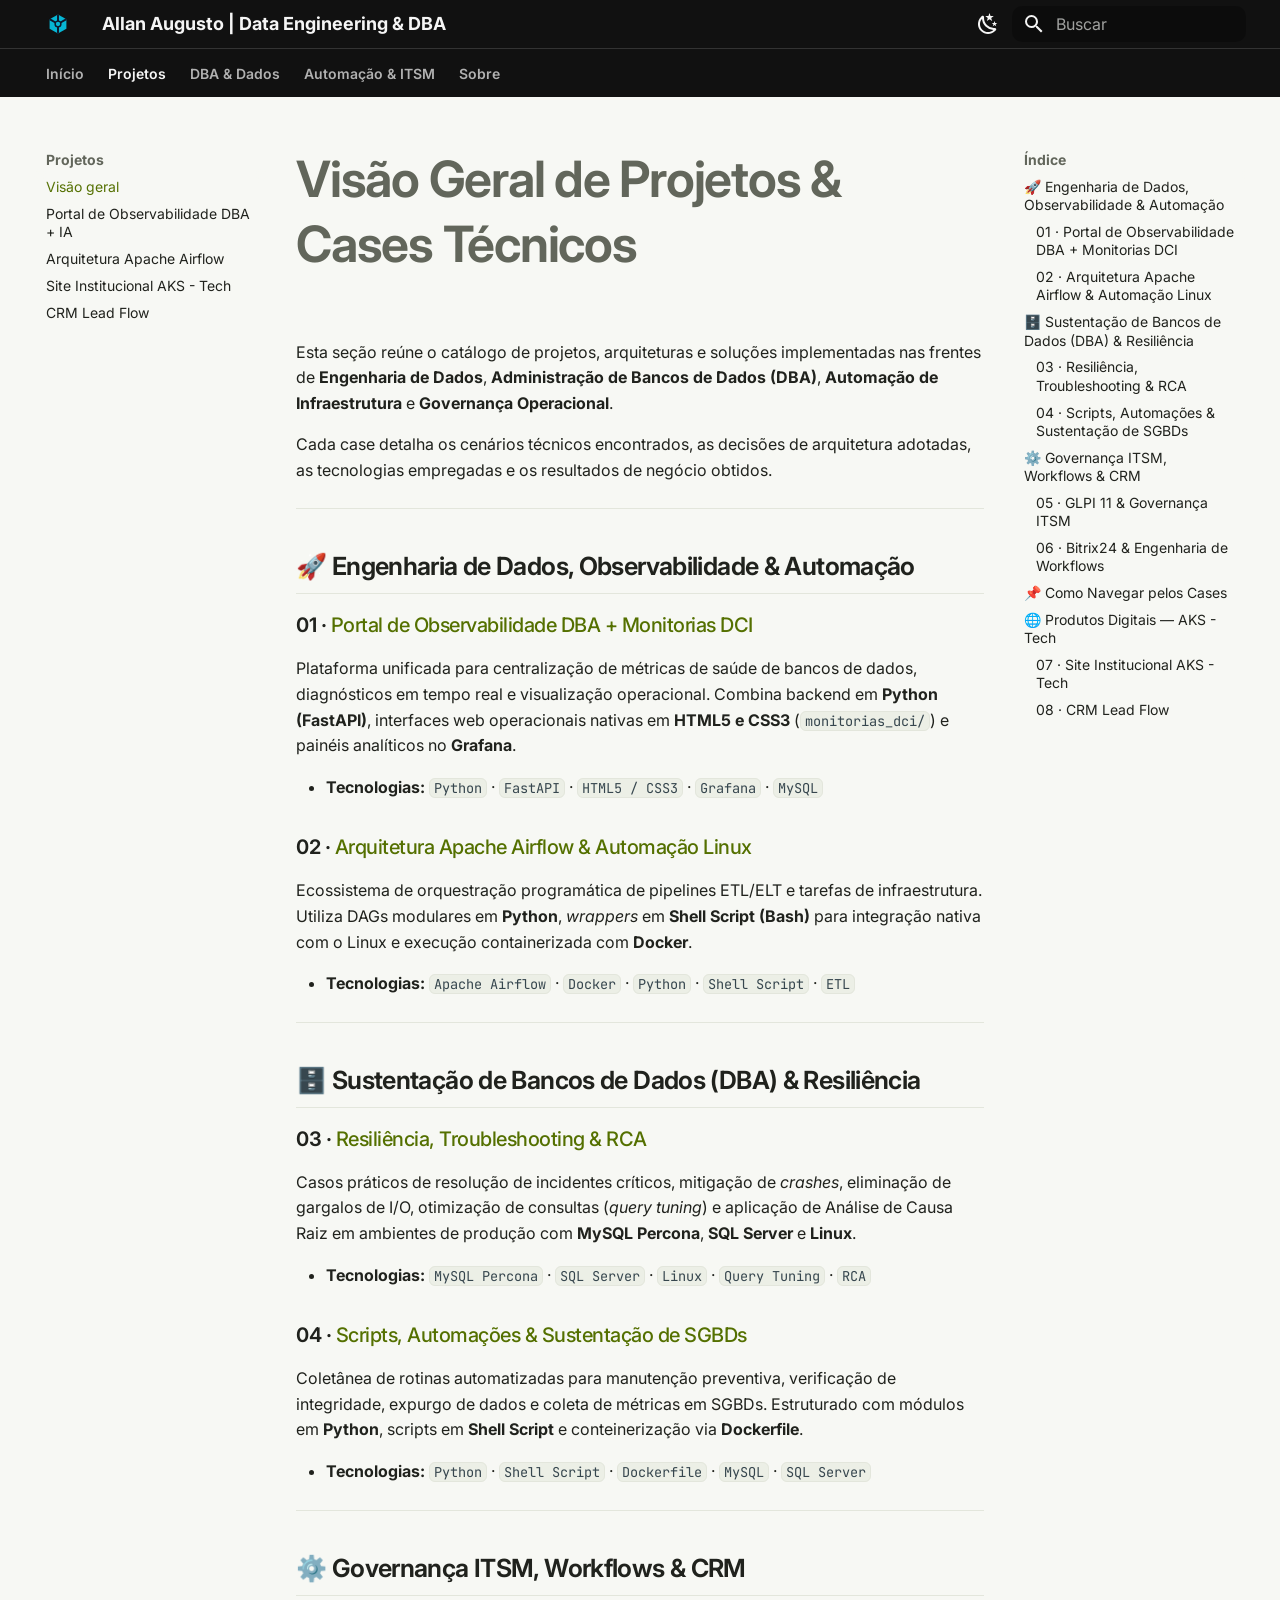
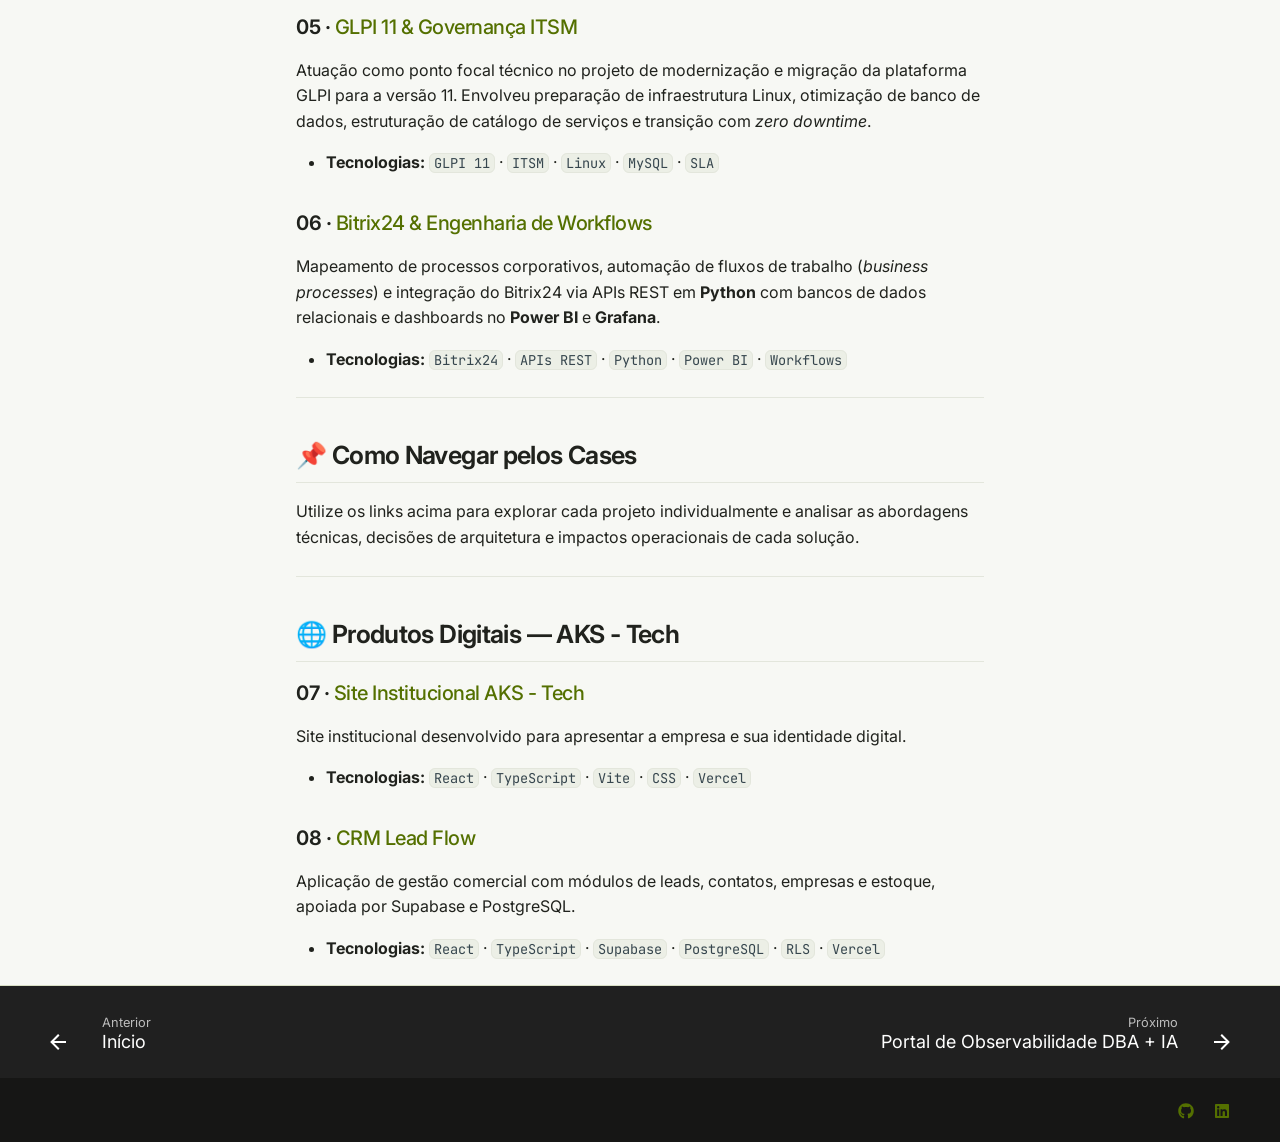
==== commit e1472a88: "Deployed 69f8c53 with MkDocs version: 1.6.1" ====
--- a/projetos/index.html
+++ b/projetos/index.html
@@ -25,7 +25,7 @@
       
       
       <link rel="icon" href="../assets/favicon.svg">
-      <meta name="generator" content="mkdocs-1.6.1, mkdocs-material-9.7.7">
+      <meta name="generator" content="mkdocs-1.6.1, mkdocs-material-9.8.0">
     
     
       
@@ -33,10 +33,10 @@
       
     
     
-      <link rel="stylesheet" href="../assets/stylesheets/main.ec1eaa64.min.css">
-      
-        
-        <link rel="stylesheet" href="../assets/stylesheets/palette.ab4e12ef.min.css">
+      <link rel="stylesheet" href="../assets/stylesheets/main.57a0d79d.min.css">
+      
+        
+        <link rel="stylesheet" href="../assets/stylesheets/palette.fb2fffe2.min.css">
       
       
 
@@ -626,6 +626,45 @@
   
 </li>
       
+        <li class="md-nav__item">
+  <a href="#produtos-digitais-aks-tech" class="md-nav__link">
+    <span class="md-ellipsis">
+      
+        🌐 Produtos Digitais — AKS - Tech
+      
+    </span>
+  </a>
+  
+    <nav class="md-nav" aria-label="🌐 Produtos Digitais — AKS - Tech">
+      <ul class="md-nav__list">
+        
+          <li class="md-nav__item">
+  <a href="#07-site-institucional-aks-tech" class="md-nav__link">
+    <span class="md-ellipsis">
+      
+        07 · Site Institucional AKS - Tech
+      
+    </span>
+  </a>
+  
+</li>
+        
+          <li class="md-nav__item">
+  <a href="#08-crm-lead-flow" class="md-nav__link">
+    <span class="md-ellipsis">
+      
+        08 · CRM Lead Flow
+      
+    </span>
+  </a>
+  
+</li>
+        
+      </ul>
+    </nav>
+  
+</li>
+      
     </ul>
   
 </nav>
@@ -678,6 +717,62 @@
     
   
     Arquitetura Apache Airflow
+  
+
+    
+  </span>
+  
+  
+
+      </a>
+    </li>
+  
+
+              
+            
+              
+                
+  
+  
+  
+  
+    <li class="md-nav__item">
+      <a href="aks-tech-site/" class="md-nav__link">
+        
+  
+  
+  <span class="md-ellipsis">
+    
+  
+    Site Institucional AKS - Tech
+  
+
+    
+  </span>
+  
+  
+
+      </a>
+    </li>
+  
+
+              
+            
+              
+                
+  
+  
+  
+  
+    <li class="md-nav__item">
+      <a href="crm-lead-flow/" class="md-nav__link">
+        
+  
+  
+  <span class="md-ellipsis">
+    
+  
+    CRM Lead Flow
   
 
     
@@ -1194,6 +1289,45 @@
       
     </span>
   </a>
+  
+</li>
+      
+        <li class="md-nav__item">
+  <a href="#produtos-digitais-aks-tech" class="md-nav__link">
+    <span class="md-ellipsis">
+      
+        🌐 Produtos Digitais — AKS - Tech
+      
+    </span>
+  </a>
+  
+    <nav class="md-nav" aria-label="🌐 Produtos Digitais — AKS - Tech">
+      <ul class="md-nav__list">
+        
+          <li class="md-nav__item">
+  <a href="#07-site-institucional-aks-tech" class="md-nav__link">
+    <span class="md-ellipsis">
+      
+        07 · Site Institucional AKS - Tech
+      
+    </span>
+  </a>
+  
+</li>
+        
+          <li class="md-nav__item">
+  <a href="#08-crm-lead-flow" class="md-nav__link">
+    <span class="md-ellipsis">
+      
+        08 · CRM Lead Flow
+      
+    </span>
+  </a>
+  
+</li>
+        
+      </ul>
+    </nav>
   
 </li>
       
@@ -1256,6 +1390,18 @@
 <hr />
 <h2 id="como-navegar-pelos-cases">📌 Como Navegar pelos Cases</h2>
 <p>Utilize os links acima para explorar cada projeto individualmente e analisar as abordagens técnicas, decisões de arquitetura e impactos operacionais de cada solução.</p>
+<hr />
+<h2 id="produtos-digitais-aks-tech">🌐 Produtos Digitais — AKS - Tech</h2>
+<h3 id="07-site-institucional-aks-tech">07 · <a href="aks-tech-site/">Site Institucional AKS - Tech</a></h3>
+<p>Site institucional desenvolvido para apresentar a empresa e sua identidade digital.</p>
+<ul>
+<li><strong>Tecnologias:</strong> <code>React</code> · <code>TypeScript</code> · <code>Vite</code> · <code>CSS</code> · <code>Vercel</code></li>
+</ul>
+<h3 id="08-crm-lead-flow">08 · <a href="crm-lead-flow/">CRM Lead Flow</a></h3>
+<p>Aplicação de gestão comercial com módulos de leads, contatos, empresas e estoque, apoiada por Supabase e PostgreSQL.</p>
+<ul>
+<li><strong>Tecnologias:</strong> <code>React</code> · <code>TypeScript</code> · <code>Supabase</code> · <code>PostgreSQL</code> · <code>RLS</code> · <code>Vercel</code></li>
+</ul>
 
 
 
@@ -1371,10 +1517,10 @@
     
       
       
-      <script id="__config" type="application/json">{"annotate": null, "base": "..", "features": ["navigation.instant", "navigation.instant.progress", "navigation.tabs", "navigation.sections", "navigation.top", "navigation.tracking", "navigation.footer", "toc.follow", "search.suggest", "search.highlight", "search.share", "content.code.copy", "content.code.annotate", "content.tabs.link"], "search": "../assets/javascripts/workers/search.2c215733.min.js", "tags": null, "translations": {"clipboard.copied": "Copiado para \u00e1rea de transfer\u00eancia", "clipboard.copy": "Copiar para \u00e1rea de transfer\u00eancia", "search.result.more.one": "mais 1 nesta p\u00e1gina", "search.result.more.other": "# mais nesta p\u00e1gina", "search.result.none": "Nenhum documento encontrado", "search.result.one": "1 documento encontrado", "search.result.other": "# documentos encontrados", "search.result.placeholder": "Digite para iniciar a busca", "search.result.term.missing": "Ausente", "select.version": "Selecione a vers\u00e3o"}, "version": null}</script>
-    
-    
-      <script src="../assets/javascripts/bundle.d7400e89.min.js"></script>
+      <script id="__config" type="application/json">{"annotate": null, "base": "..", "features": ["navigation.instant", "navigation.instant.progress", "navigation.tabs", "navigation.sections", "navigation.top", "navigation.tracking", "navigation.footer", "toc.follow", "search.suggest", "search.highlight", "search.share", "content.code.copy", "content.code.annotate", "content.tabs.link"], "search": "../assets/javascripts/workers/search.a7633da7.min.js", "tags": null, "translations": {"clipboard.copied": "Copiado para \u00e1rea de transfer\u00eancia", "clipboard.copy": "Copiar para \u00e1rea de transfer\u00eancia", "search.result.more.one": "mais 1 nesta p\u00e1gina", "search.result.more.other": "# mais nesta p\u00e1gina", "search.result.none": "Nenhum documento encontrado", "search.result.one": "1 documento encontrado", "search.result.other": "# documentos encontrados", "search.result.placeholder": "Digite para iniciar a busca", "search.result.term.missing": "Ausente", "select.version": "Selecione a vers\u00e3o"}, "version": null}</script>
+    
+    
+      <script src="../assets/javascripts/bundle.c21346df.min.js"></script>
       
     
   </body>
--- a/assets/stylesheets/main.57a0d79d.min.css
+++ b/assets/stylesheets/main.57a0d79d.min.css
@@ -0,0 +1,6 @@
+@charset "UTF-8";html{box-sizing:border-box;-webkit-text-size-adjust:none;-moz-text-size-adjust:none;text-size-adjust:none}*,:after,:before{box-sizing:inherit}@media(prefers-reduced-motion){*,:after,:before{transition:none!important}}body{margin:0;-webkit-font-smoothing:antialiased;-moz-osx-font-smoothing:grayscale;--md-text-font-family:var(--md-text-font, _),
+    -apple-system, BlinkMacSystemFont, Helvetica, Arial, sans-serif;--md-code-font-family:var(--md-code-font, _),
+    SFMono-Regular, Consolas, Menlo, monospace}.md-typeset code:not(.focus-visible),a,button,input,label{-webkit-tap-highlight-color:transparent}a{color:inherit;text-decoration:none}hr{box-sizing:initial;display:block;height:.05rem;padding:0;overflow:visible;border:0}small{font-size:80%}sub,sup{line-height:1em}img{border-style:none}table{border-spacing:0;border-collapse:initial}td,th{font-weight:400;vertical-align:top}button{padding:0;margin:0;font-family:inherit;font-size:inherit;background:#0000;border:0}input{border:0;outline:none}:root{--md-primary-fg-color:#4051b5;--md-primary-fg-color--light:#5d6cc0;--md-primary-fg-color--dark:#303fa1;--md-primary-bg-color:#fff;--md-primary-bg-color--light:#ffffffb3;--md-accent-fg-color:#526cfe;--md-accent-fg-color--transparent:#526cfe1a;--md-accent-bg-color:#fff;--md-accent-bg-color--light:#ffffffb3;--md-typeset-table-sort-icon:url("data:image/svg+xml;charset=utf-8,<svg xmlns='http://www.w3.org/2000/svg' viewBox='0 0 24 24'><path d='m18 21-4-4h3V7h-3l4-4 4 4h-3v10h3M2 19v-2h10v2M2 13v-2h7v2M2 7V5h4v2z'/></svg>");--md-typeset-table-sort-icon--asc:url("data:image/svg+xml;charset=utf-8,<svg xmlns='http://www.w3.org/2000/svg' viewBox='0 0 24 24'><path d='M19 17h3l-4 4-4-4h3V3h2M2 17h10v2H2M6 5v2H2V5m0 6h7v2H2z'/></svg>");--md-typeset-table-sort-icon--desc:url("data:image/svg+xml;charset=utf-8,<svg xmlns='http://www.w3.org/2000/svg' viewBox='0 0 24 24'><path d='M19 7h3l-4-4-4 4h3v14h2M2 17h10v2H2M6 5v2H2V5m0 6h7v2H2z'/></svg>")}[data-md-color-scheme=default]{color-scheme:light}[data-md-color-scheme=default] img[src$="#gh-dark-mode-only"],[data-md-color-scheme=default] img[src$="#only-dark"]{display:none}:root,[data-md-color-scheme=default]{--md-hue:225deg;--md-default-fg-color:#000000de;--md-default-fg-color--light:#0000008a;--md-default-fg-color--lighter:#00000052;--md-default-fg-color--lightest:#00000012;--md-default-bg-color:#fff;--md-default-bg-color--light:#ffffffb3;--md-default-bg-color--lighter:#ffffff4d;--md-default-bg-color--lightest:#ffffff1f;--md-code-fg-color:#36464e;--md-code-bg-color:#f5f5f5;--md-code-bg-color--light:#f5f5f5b3;--md-code-bg-color--lighter:#f5f5f54d;--md-code-hl-color:#4287ff;--md-code-hl-color--light:#4287ff1a;--md-code-hl-number-color:#d52a2a;--md-code-hl-special-color:#db1457;--md-code-hl-function-color:#a846b9;--md-code-hl-constant-color:#6e59d9;--md-code-hl-keyword-color:#3f6ec6;--md-code-hl-string-color:#1c7d4d;--md-code-hl-name-color:var(--md-code-fg-color);--md-code-hl-operator-color:var(--md-default-fg-color--light);--md-code-hl-punctuation-color:var(--md-default-fg-color--light);--md-code-hl-comment-color:var(--md-default-fg-color--light);--md-code-hl-generic-color:var(--md-default-fg-color--light);--md-code-hl-variable-color:var(--md-default-fg-color--light);--md-typeset-color:var(--md-default-fg-color);--md-typeset-a-color:var(--md-primary-fg-color);--md-typeset-del-color:#f5503d26;--md-typeset-ins-color:#0bd57026;--md-typeset-kbd-color:#fafafa;--md-typeset-kbd-accent-color:#fff;--md-typeset-kbd-border-color:#b8b8b8;--md-typeset-mark-color:#ffff0080;--md-typeset-table-color:#0000001f;--md-typeset-table-color--light:#00000009;--md-admonition-fg-color:var(--md-default-fg-color);--md-admonition-bg-color:var(--md-default-bg-color);--md-warning-fg-color:#000000de;--md-warning-bg-color:#ff9;--md-footer-fg-color:#fff;--md-footer-fg-color--light:#ffffffb3;--md-footer-fg-color--lighter:#ffffff73;--md-footer-bg-color:#000000de;--md-footer-bg-color--dark:#00000052;--md-shadow-z1:0 0.2rem 0.5rem #0000000d,
+    0 0 0.05rem #0000001a;--md-shadow-z2:0 0.2rem 0.5rem #0000001a,
+    0 0 0.05rem #00000040;--md-shadow-z3:0 0.2rem 0.5rem #0003,
+    0 0 0.05rem #00000059}.md-icon svg{display:block;width:1.2rem;height:1.2rem;fill:currentcolor}aside,body,input{font-family:var(--md-text-font-family);font-feature-settings:"kern","liga";color:var(--md-typeset-color)}code,kbd,pre{font-family:var(--md-code-font-family);font-feature-settings:"kern"}.md-typeset{font-size:.8rem;line-height:1.6;overflow-wrap:break-word;-webkit-print-color-adjust:exact;color-adjust:exact}@media print{.md-typeset{font-size:.68rem}.md-typeset code,.md-typeset kbd,.md-typeset pre{white-space:pre-wrap}}.md-typeset blockquote,.md-typeset dl,.md-typeset figure,.md-typeset ol,.md-typeset pre,.md-typeset ul{margin-top:1em;margin-bottom:1em}.md-typeset h1{margin:0 0 1.25em;font-size:2em;line-height:1.3;color:var(--md-default-fg-color--light)}.md-typeset h1,.md-typeset h2{font-weight:300;letter-spacing:-.01em}.md-typeset h2{margin:1.6em 0 .64em;font-size:1.5625em;line-height:1.4}.md-typeset h3{margin:1.6em 0 .8em;font-size:1.25em;font-weight:400;line-height:1.5;letter-spacing:-.01em}.md-typeset h2+h3{margin-top:.8em}.md-typeset h4{margin:1em 0;font-weight:700;letter-spacing:-.01em}.md-typeset h5,.md-typeset h6{margin:1.25em 0;font-size:.8em;font-weight:700;color:var(--md-default-fg-color--light);letter-spacing:-.01em}.md-typeset h5{text-transform:uppercase}.md-typeset h5 code{text-transform:none}.md-typeset hr{display:flow-root;margin:1.5em 0;border-bottom:.05rem solid var(--md-default-fg-color--lightest)}.md-typeset a{color:var(--md-typeset-a-color);word-break:break-word}.md-typeset a,.md-typeset a:before{transition:color 125ms}.md-typeset a:focus,.md-typeset a:hover{color:var(--md-accent-fg-color)}.md-typeset a:focus code,.md-typeset a:hover code{color:var(--md-accent-fg-color);background-color:var(--md-accent-fg-color--transparent)}.md-typeset a code{color:var(--md-typeset-a-color)}.md-typeset a.focus-visible{outline-color:var(--md-accent-fg-color);outline-offset:.2rem}.md-typeset code,.md-typeset kbd,.md-typeset pre{font-variant-ligatures:none;color:var(--md-code-fg-color);direction:ltr;transition:background-color 125ms}.md-typeset code{padding:0 .2941176471em;font-size:.85em;word-break:break-word;background-color:var(--md-code-bg-color);border-radius:.1rem;-webkit-box-decoration-break:clone;box-decoration-break:clone;transition:color 125ms,background-color 125ms}.md-typeset code:not(.focus-visible){outline:none}.md-typeset pre{position:relative;display:flow-root;line-height:1.4}.md-typeset pre>code{display:block;padding:.7720588235em 1.1764705882em;margin:0;overflow:auto;word-break:normal;touch-action:auto;scrollbar-color:var(--md-default-fg-color--lighter) #0000;scrollbar-width:thin;outline-color:var(--md-accent-fg-color);box-shadow:none;-webkit-box-decoration-break:slice;box-decoration-break:slice}.md-typeset pre>code:hover{scrollbar-color:var(--md-accent-fg-color) #0000}.md-typeset pre>code::-webkit-scrollbar{width:.2rem;height:.2rem}.md-typeset pre>code::-webkit-scrollbar-thumb{background-color:var(--md-default-fg-color--lighter)}.md-typeset pre>code::-webkit-scrollbar-thumb:hover{background-color:var(--md-accent-fg-color)}.md-typeset kbd{display:inline-block;padding:0 .6666666667em;font-size:.75em;color:var(--md-default-fg-color);word-break:break-word;vertical-align:text-top;background-color:var(--md-typeset-kbd-color);border-radius:.1rem;box-shadow:0 .1rem 0 .05rem var(--md-typeset-kbd-border-color),0 .1rem 0 var(--md-typeset-kbd-border-color),0 -.1rem .2rem var(--md-typeset-kbd-accent-color) inset}.md-typeset mark{color:inherit;word-break:break-word;background-color:var(--md-typeset-mark-color);-webkit-box-decoration-break:clone;box-decoration-break:clone}.md-typeset abbr{text-decoration:none;cursor:help}.md-typeset [data-preview],.md-typeset abbr{border-bottom:.05rem dotted var(--md-default-fg-color--light)}.md-typeset small{opacity:.75}[dir=ltr] .md-typeset sub,[dir=ltr] .md-typeset sup{margin-left:.078125em}[dir=rtl] .md-typeset sub,[dir=rtl] .md-typeset sup{margin-right:.078125em}[dir=ltr] .md-typeset blockquote{padding-left:.6rem;border-left:.2rem solid var(--md-default-fg-color--lighter)}[dir=rtl] .md-typeset blockquote{padding-right:.6rem;border-right:.2rem solid var(--md-default-fg-color--lighter)}.md-typeset blockquote{margin-left:0;margin-right:0;color:var(--md-default-fg-color--light)}.md-typeset ul{list-style-type:disc}.md-typeset ul[type]{list-style-type:revert-layer}[dir=ltr] .md-typeset ol,[dir=ltr] .md-typeset ol li ol,[dir=ltr] .md-typeset ol li ul,[dir=ltr] .md-typeset ul,[dir=ltr] .md-typeset ul li ol,[dir=ltr] .md-typeset ul li ul{margin-left:.625em}[dir=rtl] .md-typeset ol,[dir=rtl] .md-typeset ol li ol,[dir=rtl] .md-typeset ol li ul,[dir=rtl] .md-typeset ul,[dir=rtl] .md-typeset ul li ol,[dir=rtl] .md-typeset ul li ul{margin-right:.625em}.md-typeset ol,.md-typeset ul{padding:0}.md-typeset ol:not([hidden]),.md-typeset ul:not([hidden]){display:flow-root}.md-typeset ol ol,.md-typeset ul ol{list-style-type:lower-alpha}.md-typeset ol ol ol,.md-typeset ul ol ol{list-style-type:lower-roman}.md-typeset ol ol ol ol,.md-typeset ul ol ol ol{list-style-type:upper-alpha}.md-typeset ol ol ol ol ol,.md-typeset ul ol ol ol ol{list-style-type:upper-roman}.md-typeset ol[type],.md-typeset ul[type]{list-style-type:revert-layer}[dir=ltr] .md-typeset ol li,[dir=ltr] .md-typeset ul li{margin-left:1.25em}[dir=rtl] .md-typeset ol li,[dir=rtl] .md-typeset ul li{margin-right:1.25em}.md-typeset ol li,.md-typeset ul li{margin-bottom:.5em}.md-typeset ol li blockquote,.md-typeset ol li p,.md-typeset ul li blockquote,.md-typeset ul li p{margin:.5em 0}.md-typeset ol li:last-child,.md-typeset ul li:last-child{margin-bottom:0}.md-typeset ol li ol,.md-typeset ol li ul,.md-typeset ul li ol,.md-typeset ul li ul{margin-top:.5em;margin-bottom:.5em}[dir=ltr] .md-typeset dd{margin-left:1.875em}[dir=rtl] .md-typeset dd{margin-right:1.875em}.md-typeset dd{margin-top:1em;margin-bottom:1.5em}.md-typeset img,.md-typeset svg,.md-typeset video{max-width:100%;height:auto}.md-typeset img[align=left]{margin:1em 1em 1em 0}.md-typeset img[align=right]{margin:1em 0 1em 1em}.md-typeset img[align]:only-child{margin-top:0}.md-typeset figure{display:flow-root;width:fit-content;max-width:100%;margin:1em auto;text-align:center}.md-typeset figure img{display:block;margin:0 auto}.md-typeset figcaption{max-width:24rem;margin:1em auto;font-style:italic}.md-typeset iframe{max-width:100%}.md-typeset table:not([class]){display:inline-block;max-width:100%;overflow:auto;font-size:.64rem;touch-action:auto;background-color:var(--md-default-bg-color);border:.05rem solid var(--md-typeset-table-color);border-radius:.1rem}@media print{.md-typeset table:not([class]){display:table}}.md-typeset table:not([class])+*{margin-top:1.5em}.md-typeset table:not([class]) td>:first-child,.md-typeset table:not([class]) th>:first-child{margin-top:0}.md-typeset table:not([class]) td>:last-child,.md-typeset table:not([class]) th>:last-child{margin-bottom:0}.md-typeset table:not([class]) td:not([align]),.md-typeset table:not([class]) th:not([align]){text-align:left}[dir=rtl] .md-typeset table:not([class]) td:not([align]),[dir=rtl] .md-typeset table:not([class]) th:not([align]){text-align:right}.md-typeset table:not([class]) th{min-width:5rem;padding:.9375em 1.25em;font-weight:700;vertical-align:top}.md-typeset table:not([class]) td{padding:.9375em 1.25em;vertical-align:top;border-top:.05rem solid var(--md-typeset-table-color)}.md-typeset table:not([class]) tbody tr{transition:background-color 125ms}.md-typeset table:not([class]) tbody tr:hover{background-color:var(--md-typeset-table-color--light);box-shadow:0 .05rem 0 var(--md-default-bg-color) inset}.md-typeset table:not([class]) a{word-break:normal}.md-typeset table th[role=columnheader]{cursor:pointer}[dir=ltr] .md-typeset table th[role=columnheader]:after{margin-left:.5em}[dir=rtl] .md-typeset table th[role=columnheader]:after{margin-right:.5em}.md-typeset table th[role=columnheader]:after{display:inline-block;width:1.2em;height:1.2em;vertical-align:text-bottom;content:"";-webkit-mask-image:var(--md-typeset-table-sort-icon);mask-image:var(--md-typeset-table-sort-icon);-webkit-mask-repeat:no-repeat;mask-repeat:no-repeat;-webkit-mask-size:contain;mask-size:contain;transition:background-color 125ms}.md-typeset table th[role=columnheader]:hover:after{background-color:var(--md-default-fg-color--lighter)}.md-typeset table th[role=columnheader][aria-sort=ascending]:after{background-color:var(--md-default-fg-color--light);-webkit-mask-image:var(--md-typeset-table-sort-icon--asc);mask-image:var(--md-typeset-table-sort-icon--asc)}.md-typeset table th[role=columnheader][aria-sort=descending]:after{background-color:var(--md-default-fg-color--light);-webkit-mask-image:var(--md-typeset-table-sort-icon--desc);mask-image:var(--md-typeset-table-sort-icon--desc)}.md-typeset__scrollwrap{margin:1em -.8rem;overflow-x:auto;touch-action:auto}.md-typeset__table{display:inline-block;padding:0 .8rem;margin-bottom:.5em}@media print{.md-typeset__table{display:block}}html .md-typeset__table table{display:table;width:100%;margin:0;overflow:hidden}@media screen and (max-width:44.984375em){.md-content__inner>pre{margin:1em -.8rem}.md-content__inner>pre code{border-radius:0}}.md-typeset .md-author{position:relative;display:block;flex-shrink:0;width:1.6rem;height:1.6rem;overflow:hidden;border-radius:100%;transition:color 125ms,transform 125ms}.md-typeset .md-author img{display:block}.md-typeset .md-author--more{font-size:.6rem;font-weight:700;line-height:1.6rem;color:var(--md-default-fg-color--lighter);text-align:center;background:var(--md-default-fg-color--lightest)}.md-typeset .md-author--long{width:2.4rem;height:2.4rem}.md-typeset a.md-author{transform:scale(1)}.md-typeset a.md-author img{filter:grayscale(100%) opacity(75%);border-radius:100%;transition:filter 125ms}.md-typeset a.md-author:focus,.md-typeset a.md-author:hover{z-index:1;transform:scale(1.1)}.md-typeset a.md-author:focus img,.md-typeset a.md-author:hover img{filter:grayscale(0)}.md-banner{overflow:auto;color:var(--md-footer-fg-color);background-color:var(--md-footer-bg-color)}@media print{.md-banner{display:none}}.md-banner--warning{color:var(--md-warning-fg-color);background-color:var(--md-warning-bg-color)}.md-banner__inner{padding:0 .8rem;margin:.6rem auto;font-size:.7rem}[dir=ltr] .md-banner__button{float:right}[dir=rtl] .md-banner__button{float:left}.md-banner__button{color:inherit;cursor:pointer;transition:opacity .25s}.no-js .md-banner__button{display:none}.md-banner__button:hover{opacity:.7}html{height:100%;overflow-x:hidden;font-size:125%}@media screen and (min-width:100em){html{font-size:137.5%}}@media screen and (min-width:125em){html{font-size:150%}}body{position:relative;display:flex;flex-direction:column;width:100%;min-height:100%;font-size:.5rem;background-color:var(--md-default-bg-color)}@media print{body{display:block}}@media screen and (max-width:59.984375em){body[data-md-scrolllock]{position:fixed}}.md-grid{max-width:61rem;margin-left:auto;margin-right:auto}.md-container{display:flex;flex-grow:1;flex-direction:column}@media print{.md-container{display:block}}.md-main{flex-grow:1}.md-main__inner{display:flex;height:100%;margin-top:1.5rem}.md-ellipsis{overflow:hidden;text-overflow:ellipsis}.md-toggle{display:none}.md-option{position:absolute;width:0;height:0;opacity:0}.md-option:checked+label:not([hidden]){display:block}.md-option.focus-visible+label{outline-style:auto;outline-color:var(--md-accent-fg-color)}.md-skip{position:fixed;z-index:-1;padding:.3rem .5rem;margin:.5rem;font-size:.64rem;color:var(--md-default-bg-color);background-color:var(--md-default-fg-color);border-radius:.1rem;outline-color:var(--md-accent-fg-color);opacity:0;transform:translateY(.4rem)}.md-skip:focus{z-index:10;opacity:1;transition:transform .25s cubic-bezier(.4,0,.2,1),opacity 175ms 75ms;transform:translateY(0)}@page{margin:25mm}:root{--md-clipboard-icon:url("data:image/svg+xml;charset=utf-8,<svg xmlns='http://www.w3.org/2000/svg' viewBox='0 0 24 24'><path d='M19 21H8V7h11m0-2H8a2 2 0 0 0-2 2v14a2 2 0 0 0 2 2h11a2 2 0 0 0 2-2V7a2 2 0 0 0-2-2m-3-4H4a2 2 0 0 0-2 2v14h2V3h12z'/></svg>");--md-code-select-icon:url("data:image/svg+xml;charset=utf-8,<svg xmlns='http://www.w3.org/2000/svg' viewBox='0 0 24 24'><path d='M19 19h-4v2h4c1.1 0 2-.9 2-2v-4h-2m0-12h-4v2h4v4h2V5c0-1.1-.9-2-2-2M5 5h4V3H5c-1.1 0-2 .9-2 2v4h2m0 6H3v4c0 1.1.9 2 2 2h4v-2H5zm2-4h2v2H7zm4 0h2v2h-2zm4 0h2v2h-2zM7 7h2v2H7zm4 0h2v2h-2zm4 0h2v2h-2zm-8 8h2v2H7zm4 0h2v2h-2zm4 0h2v2h-2z'/></svg>");--md-code-copy-icon:url("data:image/svg+xml;charset=utf-8,<svg xmlns='http://www.w3.org/2000/svg' viewBox='0 0 24 24'><path d='M19 21H8V7h11m0-2H8a2 2 0 0 0-2 2v14a2 2 0 0 0 2 2h11a2 2 0 0 0 2-2V7a2 2 0 0 0-2-2m-3-4H4a2 2 0 0 0-2 2v14h2V3h12z'/></svg>")}.md-clipboard{z-index:1;width:1.5em;height:1.5em;color:var(--md-default-fg-color--lightest);cursor:pointer;border-radius:.1rem;outline-color:var(--md-accent-fg-color);outline-offset:.1rem;transition:color .25s}@media print{.md-clipboard{display:none}}.md-clipboard:not(.focus-visible){outline:none;-webkit-tap-highlight-color:transparent}:hover>.md-clipboard{color:var(--md-default-fg-color--light)}.md-clipboard:focus,.md-clipboard:hover{color:var(--md-accent-fg-color)}.md-clipboard:after{display:block;width:1.125em;height:1.125em;margin:0 auto;content:"";background-color:currentcolor;-webkit-mask-image:var(--md-clipboard-icon);mask-image:var(--md-clipboard-icon);-webkit-mask-repeat:no-repeat;mask-repeat:no-repeat;-webkit-mask-position:center;mask-position:center;-webkit-mask-size:contain;mask-size:contain}.md-clipboard--inline{cursor:pointer}.md-clipboard--inline code{transition:color .25s,background-color .25s}.md-clipboard--inline:focus code,.md-clipboard--inline:hover code{color:var(--md-accent-fg-color);background-color:var(--md-accent-fg-color--transparent)}.md-typeset .md-code__content{display:grid}.md-code__nav{position:absolute;top:.25em;right:.25em;z-index:1;display:flex;gap:.2rem;padding:.2rem;background-color:var(--md-code-bg-color--lighter);border-radius:.1rem;transition:background-color .25s}:hover>.md-code__nav{background-color:var(--md-code-bg-color--light)}.md-code__button{display:block;width:1.5em;height:1.5em;color:var(--md-default-fg-color--lightest);cursor:pointer;outline-color:var(--md-accent-fg-color);outline-offset:.1rem;transition:color .25s}:hover>*>.md-code__button{color:var(--md-default-fg-color--light)}.md-code__button.focus-visible,.md-code__button:hover{color:var(--md-accent-fg-color)}.md-code__button--active{color:var(--md-default-fg-color)!important}.md-code__button:after{display:block;width:1.125em;height:1.125em;margin:0 auto;content:"";background-color:currentcolor;-webkit-mask-repeat:no-repeat;mask-repeat:no-repeat;-webkit-mask-position:center;mask-position:center;-webkit-mask-size:contain;mask-size:contain}.md-code__button[data-md-type=select]:after{-webkit-mask-image:var(--md-code-select-icon);mask-image:var(--md-code-select-icon)}.md-code__button[data-md-type=copy]:after{-webkit-mask-image:var(--md-code-copy-icon);mask-image:var(--md-code-copy-icon)}@keyframes consent{0%{opacity:0;transform:translateY(100%)}to{opacity:1;transform:translateY(0)}}@keyframes overlay{0%{opacity:0}to{opacity:1}}.md-consent__overlay{position:fixed;top:0;z-index:5;width:100%;height:100%;background-color:#0000008a;-webkit-backdrop-filter:blur(.1rem);backdrop-filter:blur(.1rem);opacity:1;animation:overlay .25s both}.md-consent__inner{position:fixed;bottom:0;z-index:5;width:100%;max-height:100%;padding:0;overflow:auto;background-color:var(--md-default-bg-color);border:0;border-radius:.1rem;box-shadow:0 0 .2rem #0000001a,0 .2rem .4rem #0003;animation:consent .5s cubic-bezier(.1,.7,.1,1) both}.md-consent__form{padding:.8rem}.md-consent__settings{display:none;margin:1em 0}input:checked+.md-consent__settings{display:block}.md-consent__controls{margin-bottom:.8rem}.md-typeset .md-consent__controls .md-button{display:inline}@media screen and (max-width:44.984375em){.md-typeset .md-consent__controls .md-button{display:block;width:100%;margin-top:.4rem;text-align:center}}.md-consent label{cursor:pointer}.md-content{flex-grow:1;min-width:0}.md-content__inner{padding-top:.6rem;margin:0 .8rem 1.2rem}@media screen and (min-width:76.25em){[dir=ltr] .md-sidebar--primary:not([hidden])~.md-content>.md-content__inner,[dir=rtl] .md-sidebar--secondary:not([hidden])~.md-content>.md-content__inner{margin-left:1.2rem}[dir=ltr] .md-sidebar--secondary:not([hidden])~.md-content>.md-content__inner,[dir=rtl] .md-sidebar--primary:not([hidden])~.md-content>.md-content__inner{margin-right:1.2rem}}.md-content__inner:before{display:block;height:.4rem;content:""}.md-content__inner>:last-child{margin-bottom:0}[dir=ltr] .md-content__button{float:right;margin-left:.4rem}[dir=rtl] .md-content__button{float:left;margin-right:.4rem}.md-content__button{padding:0;margin:.4rem 0}@media print{.md-content__button{display:none}}.md-typeset .md-content__button{color:var(--md-default-fg-color--lighter)}.md-content__button svg{display:inline;vertical-align:top}[dir=rtl] .md-content__button svg{transform:scaleX(-1)}[dir=ltr] .md-dialog{right:.8rem}[dir=rtl] .md-dialog{left:.8rem}.md-dialog{position:fixed;bottom:.8rem;z-index:4;min-width:11.1rem;padding:.4rem .6rem;pointer-events:none;background-color:var(--md-default-fg-color);border-radius:.1rem;box-shadow:var(--md-shadow-z3);opacity:0;transition:transform 0s .4s,opacity .4s;transform:translateY(100%)}@media print{.md-dialog{display:none}}.md-dialog--active{pointer-events:auto;opacity:1;transition:transform .4s cubic-bezier(.075,.85,.175,1),opacity .4s;transform:translateY(0)}.md-dialog__inner{font-size:.7rem;color:var(--md-default-bg-color)}.md-feedback{margin:2em 0 1em;text-align:center}.md-feedback fieldset{padding:0;margin:0;border:none}.md-feedback__title{margin:1em auto;font-weight:700}.md-feedback__inner{position:relative}.md-feedback__list{position:relative;display:flex;flex-wrap:wrap;place-content:baseline center}.md-feedback__list:hover .md-icon:not(:disabled){color:var(--md-default-fg-color--lighter)}:disabled .md-feedback__list{min-height:1.8rem}.md-feedback__icon{flex-shrink:0;margin:0 .1rem;color:var(--md-default-fg-color--light);cursor:pointer;transition:color 125ms}.md-feedback__icon:not(:disabled).md-icon:hover{color:var(--md-accent-fg-color)}.md-feedback__icon:disabled{color:var(--md-default-fg-color--lightest);pointer-events:none}.md-feedback__note{position:relative;opacity:0;transition:transform .4s cubic-bezier(.1,.7,.1,1),opacity .15s;transform:translateY(.4rem)}.md-feedback__note>*{max-width:16rem;margin:0 auto}:disabled .md-feedback__note{opacity:1;transform:translateY(0)}@media print{.md-feedback,.md-footer{display:none}}.md-footer{color:var(--md-footer-fg-color);background-color:var(--md-footer-bg-color)}.md-footer__inner{justify-content:space-between;padding:.2rem;overflow:auto}.md-footer__inner:not([hidden]){display:flex}.md-footer__link{display:flex;flex-grow:.01;align-items:end;max-width:100%;margin-top:1rem;margin-bottom:.4rem;overflow:hidden;outline-color:var(--md-accent-fg-color);transition:opacity .25s}.md-footer__link:focus,.md-footer__link:hover{opacity:.7}[dir=rtl] .md-footer__link svg{transform:scaleX(-1)}@media screen and (max-width:44.984375em){.md-footer__link--prev{flex-shrink:0}.md-footer__link--prev .md-footer__title{display:none}}[dir=ltr] .md-footer__link--next{margin-left:auto}.md-footer__link--next{text-align:right}[dir=rtl] .md-footer__link--next{margin-right:auto;text-align:left}.md-footer__title{flex-grow:1;max-width:calc(100% - 2.4rem);padding:0 1rem;margin-bottom:.7rem;font-size:.9rem;white-space:nowrap}.md-footer__button{padding:.4rem;margin:.2rem}.md-footer__direction{font-size:.64rem;opacity:.7}.md-footer-meta{background-color:var(--md-footer-bg-color--dark)}.md-footer-meta__inner{display:flex;flex-wrap:wrap;justify-content:space-between;padding:.2rem}html .md-footer-meta.md-typeset a{color:var(--md-footer-fg-color--light)}html .md-footer-meta.md-typeset a:focus,html .md-footer-meta.md-typeset a:hover{color:var(--md-footer-fg-color)}.md-copyright{width:100%;padding:.4rem 0;margin:auto .6rem;font-size:.64rem;color:var(--md-footer-fg-color--lighter)}.md-copyright__highlight{color:var(--md-footer-fg-color--light)}.md-social{display:inline-flex;gap:.2rem;padding:.2rem 0 .6rem;margin:0 .4rem}@media screen and (min-width:45em){.md-copyright{width:auto}.md-social{padding:.6rem 0}}.md-social__link{display:inline-block;width:1.6rem;height:1.6rem;text-align:center}.md-social__link:before{line-height:1.9}.md-social__link svg{max-height:.8rem;vertical-align:-25%;fill:currentcolor}.md-typeset .md-button{display:inline-block;padding:.625em 2em;font-weight:700;color:var(--md-primary-fg-color);cursor:pointer;border:.1rem solid;border-radius:.1rem;transition:color 125ms,background-color 125ms,border-color 125ms}.md-typeset .md-button--primary{color:var(--md-primary-bg-color);background-color:var(--md-primary-fg-color);border-color:var(--md-primary-fg-color)}.md-typeset .md-button:focus,.md-typeset .md-button:hover{color:var(--md-accent-bg-color);background-color:var(--md-accent-fg-color);border-color:var(--md-accent-fg-color)}[dir=ltr] .md-typeset .md-input,[dir=rtl] .md-typeset .md-input{border-top-left-radius:.1rem}[dir=ltr] .md-typeset .md-input,[dir=rtl] .md-typeset .md-input{border-top-right-radius:.1rem}.md-typeset .md-input{height:1.8rem;padding:0 .6rem;font-size:.8rem;border-bottom:.1rem solid var(--md-default-fg-color--lighter);box-shadow:var(--md-shadow-z1);transition:border .25s,box-shadow .25s}.md-typeset .md-input:focus,.md-typeset .md-input:hover{border-bottom-color:var(--md-accent-fg-color);box-shadow:var(--md-shadow-z2)}.md-typeset .md-input--stretch{width:100%}.md-header{position:sticky;left:0;right:0;top:0;z-index:4;display:block;color:var(--md-primary-bg-color);background-color:var(--md-primary-fg-color);box-shadow:0 0 .2rem #0000,0 .2rem .4rem #0000}@media print{.md-header{display:none}}.md-header[hidden]{transition:transform .25s cubic-bezier(.8,0,.6,1),box-shadow .25s;transform:translateY(-100%)}.md-header--shadow{box-shadow:0 0 .2rem #0000001a,0 .2rem .4rem #0003;transition:transform .25s cubic-bezier(.1,.7,.1,1),box-shadow .25s}.md-header__inner{display:flex;align-items:center;padding:0 .2rem}.md-header__button{position:relative;z-index:1;padding:.4rem;margin:.2rem;color:currentcolor;vertical-align:middle;cursor:pointer;outline-color:var(--md-accent-fg-color);transition:opacity .25s}.md-header__button:hover{opacity:.7}.md-header__button:not([hidden]){display:inline-block}.md-header__button:not(.focus-visible){outline:none;-webkit-tap-highlight-color:transparent}.md-header__button.md-logo{padding:.4rem;margin:.2rem}@media screen and (max-width:76.234375em){.md-header__button.md-logo{display:none}}.md-header__button.md-logo img,.md-header__button.md-logo svg{display:block;width:auto;height:1.2rem;fill:currentcolor}@media screen and (min-width:60em){.md-header__button[for=__search]{display:none}}.no-js .md-header__button[for=__search]{display:none}[dir=rtl] .md-header__button[for=__search] svg{transform:scaleX(-1)}@media screen and (min-width:76.25em){.md-header__button[for=__drawer]{display:none}}.md-header__topic{position:absolute;display:flex;max-width:100%;white-space:nowrap;transition:transform .4s cubic-bezier(.1,.7,.1,1),opacity .15s}.md-header__topic+.md-header__topic{z-index:-1;pointer-events:none;opacity:0;transition:transform .4s cubic-bezier(1,.7,.1,.1),opacity .15s;transform:translateX(1.25rem)}[dir=rtl] .md-header__topic+.md-header__topic{transform:translateX(-1.25rem)}.md-draft,.md-header__topic:first-child,.md-nav__title{font-weight:700}[dir=ltr] .md-header__title{margin-left:1rem;margin-right:.4rem}[dir=rtl] .md-header__title{margin-right:1rem;margin-left:.4rem}.md-header__title{flex-grow:1;height:2.4rem;font-size:.9rem;line-height:2.4rem}.md-header__title--active .md-header__topic{z-index:-1;pointer-events:none;opacity:0;transition:transform .4s cubic-bezier(1,.7,.1,.1),opacity .15s;transform:translateX(-1.25rem)}[dir=rtl] .md-header__title--active .md-header__topic{transform:translateX(1.25rem)}.md-header__title--active .md-header__topic+.md-header__topic{z-index:0;pointer-events:auto;opacity:1;transition:transform .4s cubic-bezier(.1,.7,.1,1),opacity .15s;transform:translateX(0)}.md-header__title>.md-header__ellipsis{position:relative;width:100%;height:100%}.md-header__option{display:flex;flex-shrink:0;max-width:100%;white-space:nowrap;transition:max-width 0s .25s,opacity .25s .25s}[data-md-toggle=search]:checked~.md-header .md-header__option{max-width:0;opacity:0;transition:max-width,opacity}.md-header__option>input{bottom:0}.md-header__source{display:none}@media screen and (min-width:60em){[dir=ltr] .md-header__source{margin-left:1rem}[dir=rtl] .md-header__source{margin-right:1rem}.md-header__source{display:block;width:11.7rem;max-width:11.7rem}}@media screen and (min-width:76.25em){[dir=ltr] .md-header__source{margin-left:1.4rem}[dir=rtl] .md-header__source{margin-right:1.4rem}}.md-meta{font-size:.7rem;line-height:1.3;color:var(--md-default-fg-color--light)}.md-meta__list{display:inline-flex;flex-wrap:wrap;padding:0;margin:0;list-style:none}.md-meta__item:not(:last-child):after{margin-left:.2rem;margin-right:.2rem;content:"·"}.md-meta__link{color:var(--md-typeset-a-color)}.md-meta__link:focus,.md-meta__link:hover{color:var(--md-accent-fg-color)}.md-draft{display:inline-block;padding-left:.5714285714em;padding-right:.5714285714em;color:#fff;background-color:#ff1744;border-radius:.125em}:root{--md-nav-icon--prev:url("data:image/svg+xml;charset=utf-8,<svg xmlns='http://www.w3.org/2000/svg' viewBox='0 0 24 24'><path d='M20 11v2H8l5.5 5.5-1.42 1.42L4.16 12l7.92-7.92L13.5 5.5 8 11z'/></svg>");--md-nav-icon--next:url("data:image/svg+xml;charset=utf-8,<svg xmlns='http://www.w3.org/2000/svg' viewBox='0 0 24 24'><path d='M8.59 16.58 13.17 12 8.59 7.41 10 6l6 6-6 6z'/></svg>");--md-toc-icon:url("data:image/svg+xml;charset=utf-8,<svg xmlns='http://www.w3.org/2000/svg' viewBox='0 0 24 24'><path d='M3 9h14V7H3zm0 4h14v-2H3zm0 4h14v-2H3zm16 0h2v-2h-2zm0-10v2h2V7zm0 6h2v-2h-2z'/></svg>");--md-path-icon:url("data:image/svg+xml;charset=utf-8,<svg xmlns='http://www.w3.org/2000/svg' viewBox='0 0 24 24'><path d='M8.59 16.58 13.17 12 8.59 7.41 10 6l6 6-6 6z'/></svg>");--md-post-pin-icon:url("data:image/svg+xml;charset=utf-8,<svg xmlns='http://www.w3.org/2000/svg' viewBox='0 0 24 24'><path d='M16 12V4h1V2H7v2h1v8l-2 2v2h5.2v6h1.6v-6H18v-2z'/></svg>");--md-progress-value:0;--md-progress-delay:400ms;--md-search-result-icon:url("data:image/svg+xml;charset=utf-8,<svg xmlns='http://www.w3.org/2000/svg' viewBox='0 0 24 24'><path d='M14 2H6a2 2 0 0 0-2 2v16a2 2 0 0 0 2 2h7c-.41-.25-.8-.56-1.14-.9-.33-.33-.61-.7-.86-1.1H6V4h7v5h5v1.18c.71.16 1.39.43 2 .82V8zm6.31 16.9c1.33-2.11.69-4.9-1.4-6.22-2.11-1.33-4.91-.68-6.22 1.4-1.34 2.11-.69 4.89 1.4 6.22 1.46.93 3.32.93 4.79.02L22 23.39 23.39 22zm-3.81.1a2.5 2.5 0 0 1-2.5-2.5 2.5 2.5 0 0 1 2.5-2.5 2.5 2.5 0 0 1 2.5 2.5 2.5 2.5 0 0 1-2.5 2.5'/></svg>")}.md-nav,.md-nav__link .md-typeset{font-size:.7rem;line-height:1.3}.md-nav__title{display:block;padding:0 .6rem;overflow:hidden;color:var(--md-default-fg-color--light);text-overflow:ellipsis}.md-nav__title .md-nav__button{display:none}.md-nav__title .md-nav__button img{width:auto;height:100%}.md-nav__title .md-nav__button.md-logo img,.md-nav__title .md-nav__button.md-logo svg{display:block;width:auto;max-width:100%;height:2.4rem;object-fit:contain;fill:currentcolor}.md-nav__list{padding:0;margin:0;list-style:none}.md-nav__link{display:flex;gap:.4rem;align-items:flex-start;margin-top:.625em;scroll-snap-align:start;transition:color 125ms}.md-nav__link--passed,.md-nav__link--passed code{color:var(--md-default-fg-color--light)}.md-nav__item .md-nav__link--active,.md-nav__item .md-nav__link--active code{color:var(--md-typeset-a-color)}.md-nav__link .md-ellipsis{position:relative}.md-nav__link .md-ellipsis code{word-break:normal}[dir=ltr] .md-nav__link .md-icon:last-child{margin-left:auto}[dir=rtl] .md-nav__link .md-icon:last-child{margin-right:auto}.md-nav__link svg{position:relative;flex-shrink:0;height:1.3em;fill:currentcolor}.md-nav__link[for]:focus,.md-nav__link[for]:hover,.md-nav__link[href]:focus,.md-nav__link[href]:hover{color:var(--md-accent-fg-color);cursor:pointer}.md-nav__link[for]:focus code,.md-nav__link[for]:hover code,.md-nav__link[href]:focus code,.md-nav__link[href]:hover code{color:var(--md-accent-fg-color);background-color:var(--md-accent-fg-color--transparent)}.md-nav__link.focus-visible,.md-pagination__link.focus-visible{outline-color:var(--md-accent-fg-color);outline-offset:.2rem}.md-nav--primary .md-nav__link[for=__toc]{display:none}.md-nav--primary .md-nav__link[for=__toc] .md-icon:after{display:block;width:100%;height:100%;background-color:currentcolor;-webkit-mask-image:var(--md-toc-icon);mask-image:var(--md-toc-icon)}.md-nav--primary .md-nav__link[for=__toc]~.md-nav,.md-nav__source{display:none}.md-nav__container>.md-nav__link{margin-top:0}.md-nav__container>.md-nav__link:first-child{flex-grow:1;min-width:0}.md-nav__icon{flex-shrink:0}@media screen and (max-width:76.234375em){.md-nav--primary,.md-nav--primary .md-nav{position:absolute;left:0;right:0;top:0;z-index:1;display:flex;flex-direction:column;height:100%;background-color:var(--md-default-bg-color)}.md-nav--primary .md-nav__item,.md-nav--primary .md-nav__title{font-size:.8rem;line-height:1.5}.md-nav--primary .md-nav__title{position:relative;height:5.6rem;padding:3rem .8rem .2rem;line-height:2.4rem;color:var(--md-default-fg-color--light);white-space:nowrap;cursor:pointer;background-color:var(--md-default-fg-color--lightest)}[dir=ltr] .md-nav--primary .md-nav__title .md-nav__icon{left:.4rem}[dir=rtl] .md-nav--primary .md-nav__title .md-nav__icon{right:.4rem}.md-nav--primary .md-nav__title .md-nav__icon{position:absolute;top:.4rem;display:block;width:1.2rem;height:1.2rem;margin:.2rem}.md-nav--primary .md-nav__title .md-nav__icon:after{display:block;width:100%;height:100%;content:"";background-color:currentcolor;-webkit-mask-image:var(--md-nav-icon--prev);mask-image:var(--md-nav-icon--prev);-webkit-mask-repeat:no-repeat;mask-repeat:no-repeat;-webkit-mask-position:center;mask-position:center;-webkit-mask-size:contain;mask-size:contain}.md-nav--primary .md-nav__title~.md-nav__list{overflow-y:auto;touch-action:pan-y;scroll-snap-type:y mandatory;background-color:var(--md-default-bg-color);box-shadow:0 .05rem 0 var(--md-default-fg-color--lightest) inset}.md-nav--primary .md-nav__title~.md-nav__list>:first-child{border-top:0}.md-nav--primary .md-nav__title[for=__drawer]{font-weight:700;color:var(--md-primary-bg-color);background-color:var(--md-primary-fg-color)}.md-nav--primary .md-nav__title .md-logo{position:absolute;left:.2rem;right:.2rem;top:.2rem;display:block;padding:.4rem;margin:.2rem}.md-nav--primary .md-nav__list{flex:1}.md-nav--primary .md-nav__item{border-top:.05rem solid var(--md-default-fg-color--lightest)}.md-nav--primary .md-nav__item--active>.md-nav__link{color:var(--md-typeset-a-color)}.md-nav--primary .md-nav__item--active>.md-nav__link:focus,.md-nav--primary .md-nav__item--active>.md-nav__link:hover{color:var(--md-accent-fg-color)}.md-nav--primary .md-nav__link{padding:.6rem .8rem;margin-top:0}.md-nav--primary .md-nav__link svg{margin-top:.1em}.md-nav--primary .md-nav__link>.md-nav__link{padding:0}[dir=ltr] .md-nav--primary .md-nav__link .md-nav__icon{margin-right:-.2rem}[dir=rtl] .md-nav--primary .md-nav__link .md-nav__icon{margin-left:-.2rem}.md-nav--primary .md-nav__link .md-nav__icon{width:1.2rem;height:1.2rem;font-size:1.2rem}.md-nav--primary .md-nav__link .md-nav__icon:after{display:block;width:100%;height:100%;content:"";background-color:currentcolor;-webkit-mask-image:var(--md-nav-icon--next);mask-image:var(--md-nav-icon--next);-webkit-mask-repeat:no-repeat;mask-repeat:no-repeat;-webkit-mask-position:center;mask-position:center;-webkit-mask-size:contain;mask-size:contain}[dir=rtl] .md-nav--primary .md-nav__icon:after{transform:scale(-1)}.md-nav--primary .md-nav--secondary .md-nav{position:static;background-color:initial}[dir=ltr] .md-nav--primary .md-nav--secondary .md-nav .md-nav__link{padding-left:1.4rem}[dir=rtl] .md-nav--primary .md-nav--secondary .md-nav .md-nav__link{padding-right:1.4rem}[dir=ltr] .md-nav--primary .md-nav--secondary .md-nav .md-nav .md-nav__link{padding-left:2rem}[dir=rtl] .md-nav--primary .md-nav--secondary .md-nav .md-nav .md-nav__link{padding-right:2rem}[dir=ltr] .md-nav--primary .md-nav--secondary .md-nav .md-nav .md-nav .md-nav__link{padding-left:2.6rem}[dir=rtl] .md-nav--primary .md-nav--secondary .md-nav .md-nav .md-nav .md-nav__link{padding-right:2.6rem}[dir=ltr] .md-nav--primary .md-nav--secondary .md-nav .md-nav .md-nav .md-nav .md-nav__link{padding-left:3.2rem}[dir=rtl] .md-nav--primary .md-nav--secondary .md-nav .md-nav .md-nav .md-nav .md-nav__link{padding-right:3.2rem}.md-nav--secondary{background-color:initial}.md-nav__toggle~.md-nav{display:flex;opacity:0;transition:transform .25s cubic-bezier(.8,0,.6,1),opacity 125ms 50ms;transform:translateX(100%)}[dir=rtl] .md-nav__toggle~.md-nav{transform:translateX(-100%)}.md-nav__toggle:checked~.md-nav{opacity:1;transition:transform .25s cubic-bezier(.4,0,.2,1),opacity 125ms 125ms;transform:translateX(0)}.md-nav__toggle:checked~.md-nav>.md-nav__list{backface-visibility:hidden}}@media screen and (max-width:59.984375em){.md-nav--primary .md-nav__link[for=__toc]{display:flex}.md-nav--primary .md-nav__link[for=__toc] .md-icon:after{content:""}.md-nav--primary .md-nav__link[for=__toc]+.md-nav__link{display:none}.md-nav--primary .md-nav__link[for=__toc]~.md-nav{display:flex}.md-nav__source{display:block;padding:0 .2rem;color:var(--md-primary-bg-color);background-color:var(--md-primary-fg-color--dark)}}@media screen and (min-width:60em) and (max-width:76.234375em){.md-nav--integrated .md-nav__link[for=__toc]{display:flex}.md-nav--integrated .md-nav__link[for=__toc] .md-icon:after{content:""}.md-nav--integrated .md-nav__link[for=__toc]+.md-nav__link{display:none}.md-nav--integrated .md-nav__link[for=__toc]~.md-nav{display:flex}}@media screen and (min-width:60em){.md-nav{margin-bottom:-.4rem}.md-nav--secondary .md-nav__title{position:sticky;top:0;z-index:1;background:var(--md-default-bg-color);box-shadow:0 0 .4rem .4rem var(--md-default-bg-color)}.md-nav--secondary .md-nav__title[for=__toc]{scroll-snap-align:start}.md-nav--secondary .md-nav__title .md-nav__icon{display:none}[dir=ltr] .md-nav--secondary .md-nav__list{padding-left:.6rem}[dir=rtl] .md-nav--secondary .md-nav__list{padding-right:.6rem}.md-nav--secondary .md-nav__list{padding-bottom:.4rem}[dir=ltr] .md-nav--secondary .md-nav__item>.md-nav__link{margin-right:.4rem}[dir=rtl] .md-nav--secondary .md-nav__item>.md-nav__link{margin-left:.4rem}}@media screen and (min-width:76.25em){.md-nav{margin-bottom:-.4rem;transition:max-height .25s cubic-bezier(.86,0,.07,1)}.md-nav--primary .md-nav__title{position:sticky;top:0;z-index:1;background:var(--md-default-bg-color);box-shadow:0 0 .4rem .4rem var(--md-default-bg-color)}.md-nav--primary .md-nav__title[for=__drawer]{scroll-snap-align:start}.md-nav--primary .md-nav__title .md-nav__icon{display:none}[dir=ltr] .md-nav--primary .md-nav__list{padding-left:.6rem}[dir=rtl] .md-nav--primary .md-nav__list{padding-right:.6rem}.md-nav--primary .md-nav__list{padding-bottom:.4rem}[dir=ltr] .md-nav--primary .md-nav__item>.md-nav__link{margin-right:.4rem}[dir=rtl] .md-nav--primary .md-nav__item>.md-nav__link{margin-left:.4rem}.md-nav__toggle~.md-nav{display:grid;grid-template-rows:minmax(.4rem,0fr);visibility:collapse;opacity:0;transition:grid-template-rows .25s cubic-bezier(.86,0,.07,1),opacity .25s,visibility 0s .25s}.md-nav__toggle~.md-nav>.md-nav__list{overflow:hidden}.md-nav__toggle.md-toggle--indeterminate~.md-nav,.md-nav__toggle:checked~.md-nav{grid-template-rows:minmax(.4rem,1fr);visibility:visible;opacity:1;transition:grid-template-rows .25s cubic-bezier(.86,0,.07,1),opacity .15s .1s,visibility}.md-nav__toggle.md-toggle--indeterminate~.md-nav{transition:none}.md-nav__item--nested>.md-nav>.md-nav__title{display:none}.md-nav__item--section{display:block;margin:1.25em 0}.md-nav__item--section:last-child{margin-bottom:0}.md-nav__item--section>.md-nav__link{font-weight:700}.md-nav--lifted>.md-nav__list>.md-nav__item>[for],.md-nav__item--section>.md-nav__link[for]{color:var(--md-default-fg-color--light)}.md-nav--lifted>.md-nav__list>.md-nav__item--active>.md-nav__link:not(.md-nav__container),.md-nav__item--section>.md-nav__link:not(.md-nav__container){pointer-events:none}.md-nav__item--section>.md-nav__link .md-icon,.md-nav__item--section>.md-nav__link>[for]{display:none}[dir=ltr] .md-nav__item--section>.md-nav{margin-left:-.6rem}[dir=rtl] .md-nav__item--section>.md-nav{margin-right:-.6rem}.md-nav__item--section>.md-nav{display:block;visibility:visible;opacity:1}.md-nav__item--section>.md-nav>.md-nav__list>.md-nav__item{padding:0}.md-nav__icon{width:.9rem;height:.9rem;border-radius:100%;transition:background-color .25s}.md-nav__icon:hover{background-color:var(--md-accent-fg-color--transparent)}.md-nav__icon:after{display:inline-block;width:100%;height:100%;vertical-align:-.1rem;content:"";background-color:currentcolor;border-radius:100%;-webkit-mask-image:var(--md-nav-icon--next);mask-image:var(--md-nav-icon--next);-webkit-mask-repeat:no-repeat;mask-repeat:no-repeat;-webkit-mask-position:center;mask-position:center;-webkit-mask-size:contain;mask-size:contain;transition:transform .25s}[dir=rtl] .md-nav__icon:after{transform:rotate(180deg)}.md-nav__item--nested .md-nav__toggle:checked~.md-nav__link .md-nav__icon:after,.md-nav__item--nested .md-toggle--indeterminate~.md-nav__link .md-nav__icon:after{transform:rotate(90deg)}.md-nav--lifted>.md-nav__list>.md-nav__item,.md-nav--lifted>.md-nav__title{display:none}.md-nav--lifted>.md-nav__list>.md-nav__item--active{display:block}.md-nav--lifted>.md-nav__list>.md-nav__item--active>.md-nav__link{position:sticky;top:0;z-index:1;margin-top:0;background:var(--md-default-bg-color);box-shadow:0 0 .4rem .4rem var(--md-default-bg-color)}.md-nav--lifted>.md-nav__list>.md-nav__item--active.md-nav__item--section{margin:0}[dir=ltr] .md-nav--lifted>.md-nav__list>.md-nav__item>.md-nav:not(.md-nav--secondary){margin-left:-.6rem}[dir=rtl] .md-nav--lifted>.md-nav__list>.md-nav__item>.md-nav:not(.md-nav--secondary){margin-right:-.6rem}.md-nav--lifted .md-nav[data-md-level="1"]{grid-template-rows:minmax(.4rem,1fr);visibility:visible;opacity:1}[dir=ltr] .md-nav--integrated>.md-nav__list>.md-nav__item--active .md-nav--secondary{border-left:.05rem solid var(--md-primary-fg-color)}[dir=rtl] .md-nav--integrated>.md-nav__list>.md-nav__item--active .md-nav--secondary{border-right:.05rem solid var(--md-primary-fg-color)}.md-nav--integrated>.md-nav__list>.md-nav__item--active .md-nav--secondary{display:block;margin-bottom:1.25em;visibility:visible;opacity:1}.md-nav--integrated>.md-nav__list>.md-nav__item--active .md-nav--secondary>.md-nav__list{padding-bottom:0;overflow:visible}.md-nav--integrated>.md-nav__list>.md-nav__item--active .md-nav--secondary>.md-nav__title{display:none}}.md-pagination{gap:.4rem;font-size:.8rem;font-weight:700}.md-pagination,.md-pagination>*{display:flex;align-items:center;justify-content:center}.md-pagination>*{min-width:1.8rem;height:1.8rem;text-align:center;border-radius:.2rem}.md-pagination__current{color:var(--md-default-fg-color--light);background-color:var(--md-default-fg-color--lightest)}.md-pagination__link{transition:color 125ms,background-color 125ms}.md-pagination__link:focus,.md-pagination__link:hover{color:var(--md-accent-fg-color);background-color:var(--md-accent-fg-color--transparent)}.md-pagination__link:focus svg,.md-pagination__link:hover svg{color:var(--md-accent-fg-color)}.md-pagination__link svg{display:block;width:1.2rem;max-height:100%;color:var(--md-default-fg-color--lighter);fill:currentcolor}.md-path{padding-top:1.2rem;margin:0 .8rem;overflow:auto;font-size:.7rem}.md-path:not([hidden]){display:block}@media screen and (min-width:76.25em){.md-path{margin:0 1.2rem}}.md-path__list{display:flex;gap:.2rem;align-items:center;padding:0;margin:0;list-style:none}.md-path__item:not(:first-child){display:inline-flex;gap:.2rem;white-space:nowrap}.md-path__item:not(:first-child):before{display:inline;width:.8rem;height:.8rem;content:"";background-color:var(--md-default-fg-color--lighter);-webkit-mask-image:var(--md-path-icon);mask-image:var(--md-path-icon)}.md-path__link{display:flex;align-items:center;color:var(--md-default-fg-color--light)}.md-path__link:focus,.md-path__link:hover,.md-post .md-post__meta a:focus,.md-post .md-post__meta a:hover{color:var(--md-accent-fg-color)}.md-post__back{padding-bottom:1.2rem;margin-bottom:1.2rem;border-bottom:.05rem solid var(--md-default-fg-color--lightest)}@media screen and (max-width:76.234375em){.md-post__back{display:none}}[dir=rtl] .md-post__back svg{transform:scaleX(-1)}.md-post__authors{display:flex;flex-direction:column;gap:.6rem;margin:0 .6rem 1.2rem}.md-post .md-post__meta a{transition:color 125ms}.md-post__title{font-weight:700;color:var(--md-default-fg-color--light)}.md-post--excerpt{margin-bottom:3.2rem}.md-post--excerpt .md-post__header{display:flex;gap:.6rem;align-items:center;min-height:1.6rem}.md-post--excerpt .md-post__authors{display:inline-flex;flex-direction:row;gap:.2rem;align-items:center;min-height:2.4rem;margin:0}[dir=ltr] .md-post--excerpt .md-post__meta .md-meta__list{margin-right:.4rem}[dir=rtl] .md-post--excerpt .md-post__meta .md-meta__list{margin-left:.4rem}.md-post--excerpt .md-post__content>:first-child{--md-scroll-margin:6rem;margin-top:0}.md-post>.md-nav--secondary{margin:1em 0}.md-pin{padding:.2rem;margin-top:-.05rem;background:var(--md-default-fg-color--lightest);border-radius:1rem}.md-pin:after{display:block;width:.6rem;height:.6rem;margin:0 auto;content:"";background-color:currentcolor;-webkit-mask-image:var(--md-post-pin-icon);mask-image:var(--md-post-pin-icon);-webkit-mask-repeat:no-repeat;mask-repeat:no-repeat;-webkit-mask-position:center;mask-position:center;-webkit-mask-size:contain;mask-size:contain}.md-profile{display:flex;gap:.6rem;align-items:center;width:100%;font-size:.7rem;line-height:1.4}.md-profile__description{flex-grow:1}.md-content--post{display:flex}.md-content--post>.md-content__inner{flex-grow:1;min-width:0}@media screen and (min-width:76.25em){[dir=ltr] .md-content--post>.md-content__inner{margin-left:1.2rem}[dir=rtl] .md-content--post>.md-content__inner{margin-right:1.2rem}}@media screen and (max-width:76.234375em){.md-content--post{flex-flow:column-reverse}.md-sidebar.md-sidebar--post{position:static;width:100%;padding:0}.md-sidebar.md-sidebar--post .md-sidebar__scrollwrap{overflow:visible}.md-sidebar.md-sidebar--post .md-sidebar__inner{padding:0}.md-sidebar.md-sidebar--post .md-post__meta{margin-left:.6rem;margin-right:.6rem}.md-sidebar.md-sidebar--post .md-nav__item{display:inline;border:none}.md-sidebar.md-sidebar--post .md-nav__list{display:inline-flex;flex-wrap:wrap;gap:.6rem;padding-top:.6rem;padding-bottom:.6rem}.md-sidebar.md-sidebar--post .md-nav__link{padding:0}.md-sidebar.md-sidebar--post .md-nav{position:static;height:auto;margin-bottom:0}}.md-progress{position:fixed;top:0;z-index:4;width:100%;height:.075rem;background:var(--md-primary-bg-color);opacity:min(clamp(0,var(--md-progress-value),1),clamp(0,100 - var(--md-progress-value),1));transition:transform .5s cubic-bezier(.19,1,.22,1),opacity .25s var(--md-progress-delay);transform:scaleX(calc(var(--md-progress-value) * 1%));transform-origin:left}.md-search{position:relative}.no-js .md-search{display:none}.md-search__overlay{z-index:1;opacity:0}@media screen and (max-width:59.984375em){[dir=ltr] .md-search__overlay{left:-2.2rem}[dir=rtl] .md-search__overlay{right:-2.2rem}.md-search__overlay{position:absolute;top:-1rem;width:2rem;height:2rem;overflow:hidden;pointer-events:none;background-color:var(--md-default-bg-color);border-radius:1rem;transition:transform .3s .1s,opacity .2s .2s;transform-origin:center}[data-md-toggle=search]:checked~.md-header .md-search__overlay{opacity:1;transition:transform .4s,opacity .1s}}@media screen and (min-width:60em){.md-search{padding:.2rem 0}[dir=ltr] .md-search__overlay{left:0}[dir=rtl] .md-search__overlay{right:0}.md-search__overlay{position:fixed;top:0;width:0;height:0;cursor:pointer;background-color:#0000008a;transition:width 0s .25s,height 0s .25s,opacity .25s}[data-md-toggle=search]:checked~.md-header .md-search__overlay{width:100%;height:200vh;opacity:1;transition:width,height,opacity .25s}}@media screen and (max-width:29.984375em){[data-md-toggle=search]:checked~.md-header .md-search__overlay{transform:scale(45)}}@media screen and (min-width:30em) and (max-width:44.984375em){[data-md-toggle=search]:checked~.md-header .md-search__overlay{transform:scale(60)}}@media screen and (min-width:45em) and (max-width:59.984375em){[data-md-toggle=search]:checked~.md-header .md-search__overlay{transform:scale(75)}}.md-search__inner,.md-search__scrollwrap,.md-sidebar__scrollwrap{backface-visibility:hidden}@media screen and (max-width:59.984375em){[dir=ltr] .md-search__inner{left:0}.md-search__inner{position:fixed;top:0;z-index:2;width:0;height:0;overflow:hidden;opacity:0;transition:width 0s .3s,height 0s .3s,transform .15s cubic-bezier(.4,0,.2,1) .15s,opacity .15s .15s;transform:translateX(5%)}[dir=rtl] .md-search__inner{right:0;transform:translateX(-5%)}[data-md-toggle=search]:checked~.md-header .md-search__inner{width:100%;height:100%;opacity:1;transition:width,height,transform .15s cubic-bezier(.1,.7,.1,1) .15s,opacity .15s .15s;transform:translateX(0)}}@media screen and (min-width:60em){[dir=ltr] .md-search__inner{float:right}[dir=rtl] .md-search__inner{float:left}.md-search__inner{position:relative;width:11.7rem;padding:.1rem 0;transition:width .25s cubic-bezier(.1,.7,.1,1)}}@media screen and (min-width:60em) and (max-width:76.234375em){[data-md-toggle=search]:checked~.md-header .md-search__inner{width:23.4rem}}@media screen and (min-width:76.25em){[data-md-toggle=search]:checked~.md-header .md-search__inner{width:34.4rem}}.md-search__form{position:relative;z-index:2;height:2.4rem;background-color:var(--md-default-bg-color);box-shadow:0 0 .6rem #0000;transition:color .25s,background-color .25s}@media screen and (min-width:60em){.md-search__form{height:1.8rem;background-color:#00000042;border-radius:.1rem}.md-search__form:hover{background-color:#ffffff1f}}[data-md-toggle=search]:checked~.md-header .md-search__form{color:var(--md-default-fg-color);background-color:var(--md-default-bg-color);border-radius:.1rem .1rem 0 0;box-shadow:0 0 .6rem #00000012}[dir=ltr] .md-search__input{padding-left:3.6rem;padding-right:2.2rem}[dir=rtl] .md-search__input{padding-right:3.6rem;padding-left:2.2rem}.md-search__input{position:relative;z-index:2;width:100%;height:100%;font-size:.9rem;text-overflow:ellipsis;background:#0000}.md-search__input::placeholder{transition:color .25s}.md-search__input::placeholder,.md-search__input~.md-search__icon{color:var(--md-default-fg-color--light)}.md-search__input::-ms-clear{display:none}@media screen and (max-width:59.984375em){.md-search__input{width:100%;height:2.4rem;font-size:.9rem}}.md-search__icon{display:inline-block;width:1.2rem;height:1.2rem;cursor:pointer;transition:color .25s,opacity .25s}.md-search__icon:hover{opacity:.7}[dir=ltr] .md-search__icon[for=__search]{left:.5rem}[dir=rtl] .md-search__icon[for=__search]{right:.5rem}.md-search__icon[for=__search]{position:absolute;top:.3rem;z-index:2}[dir=rtl] .md-search__icon[for=__search] svg{transform:scaleX(-1)}@media screen and (max-width:59.984375em){[dir=ltr] .md-search__icon[for=__search]{left:.8rem}[dir=rtl] .md-search__icon[for=__search]{right:.8rem}.md-search__icon[for=__search]{top:.6rem}.md-search__icon[for=__search] svg:first-child{display:none}}@media screen and (min-width:60em){[dir=ltr] .md-search__input{padding-left:2.2rem}[dir=rtl] .md-search__input{padding-right:2.2rem}.md-search__input{font-size:.8rem;color:inherit}.md-search__input::placeholder{color:var(--md-primary-bg-color--light)}.md-search__input+.md-search__icon{color:var(--md-primary-bg-color)}[data-md-toggle=search]:checked~.md-header .md-search__input{text-overflow:clip}[data-md-toggle=search]:checked~.md-header .md-search__input+.md-search__icon{color:var(--md-default-fg-color--light)}[data-md-toggle=search]:checked~.md-header .md-search__input::placeholder{color:#0000}.md-search__icon[for=__search]{pointer-events:none}.md-search__icon[for=__search] svg:last-child{display:none}}[dir=ltr] .md-search__options{right:.5rem}[dir=rtl] .md-search__options{left:.5rem}.md-search__options{position:absolute;top:.3rem;z-index:2;pointer-events:none}@media screen and (max-width:59.984375em){[dir=ltr] .md-search__options{right:.8rem}[dir=rtl] .md-search__options{left:.8rem}.md-search__options{top:.6rem}}[dir=ltr] .md-search__options>.md-icon{margin-left:.2rem}[dir=rtl] .md-search__options>.md-icon{margin-right:.2rem}.md-search__options>.md-icon{color:var(--md-default-fg-color--light);opacity:0;transition:transform .15s cubic-bezier(.1,.7,.1,1),opacity .15s;transform:scale(.75)}.md-search__options>.md-icon:not(.focus-visible){outline:none;-webkit-tap-highlight-color:transparent}[data-md-toggle=search]:checked~.md-header .md-search__input:valid~.md-search__options>.md-icon{pointer-events:auto;opacity:1;transform:scale(1)}[data-md-toggle=search]:checked~.md-header .md-search__input:valid~.md-search__options>.md-icon:hover{opacity:.7}[dir=ltr] .md-search__suggest{padding-left:3.6rem;padding-right:2.2rem}[dir=rtl] .md-search__suggest{padding-right:3.6rem;padding-left:2.2rem}.md-search__suggest{position:absolute;top:0;display:flex;align-items:center;width:100%;height:100%;font-size:.9rem;color:var(--md-default-fg-color--lighter);white-space:pre;opacity:0;transition:opacity 50ms}[data-md-toggle=search]:checked~.md-header .md-search__suggest{opacity:1;transition:opacity .3s .1s}[dir=ltr] .md-search__output,[dir=rtl] .md-search__output{border-bottom-left-radius:.1rem}[dir=ltr] .md-search__output,[dir=rtl] .md-search__output{border-bottom-right-radius:.1rem}.md-search__output{position:absolute;z-index:1;width:100%;overflow:hidden}@media screen and (max-width:59.984375em){.md-search__output{top:2.4rem;bottom:0}}.md-search__scrollwrap{height:100%;overflow-y:auto;touch-action:pan-y;background-color:var(--md-default-bg-color)}@media(max-resolution:1dppx){.md-search__scrollwrap{transform:translateZ(0)}}@media screen and (min-width:60em) and (max-width:76.234375em){.md-search__scrollwrap{width:23.4rem}}@media screen and (min-width:76.25em){.md-search__scrollwrap{width:34.4rem}}@media screen and (min-width:60em){[dir=ltr] .md-search__suggest{padding-left:2.2rem}[dir=rtl] .md-search__suggest{padding-right:2.2rem}.md-search__suggest{font-size:.8rem}.md-search__output{top:1.9rem;opacity:0;transition:opacity .4s}[data-md-toggle=search]:checked~.md-header .md-search__output{box-shadow:var(--md-shadow-z3);opacity:1}.md-search__scrollwrap{max-height:0;scrollbar-color:var(--md-default-fg-color--lighter) #0000;scrollbar-width:thin}[data-md-toggle=search]:checked~.md-header .md-search__scrollwrap{max-height:75vh}.md-search__scrollwrap:hover{scrollbar-color:var(--md-accent-fg-color) #0000}.md-search__scrollwrap::-webkit-scrollbar{width:.2rem;height:.2rem}.md-search__scrollwrap::-webkit-scrollbar-thumb{background-color:var(--md-default-fg-color--lighter)}.md-search__scrollwrap::-webkit-scrollbar-thumb:hover{background-color:var(--md-accent-fg-color)}}.md-search-result{color:var(--md-default-fg-color);word-break:break-word}.md-search-result__meta{padding:0 .8rem;font-size:.64rem;line-height:1.8rem;color:var(--md-default-fg-color--light);scroll-snap-align:start;background-color:var(--md-default-fg-color--lightest)}@media screen and (min-width:60em){[dir=ltr] .md-search-result__meta{padding-left:2.2rem}[dir=rtl] .md-search-result__meta{padding-right:2.2rem}}.md-search-result__list{padding:0;margin:0;list-style:none;-webkit-user-select:none;user-select:none}.md-search-result__item{box-shadow:0 -.05rem var(--md-default-fg-color--lightest)}.md-search-result__item:first-child{box-shadow:none}.md-search-result__link{display:block;scroll-snap-align:start;outline:none;transition:background-color .25s}.md-search-result__link:focus,.md-search-result__link:hover{background-color:var(--md-accent-fg-color--transparent)}.md-search-result__link:last-child p:last-child{margin-bottom:.6rem}.md-search-result__more>summary{position:sticky;top:0;z-index:1;display:block;cursor:pointer;scroll-snap-align:start;outline:none}.md-search-result__more>summary::marker{display:none}.md-search-result__more>summary::-webkit-details-marker{display:none}.md-search-result__more>summary>div{padding:.75em .8rem;font-size:.64rem;color:var(--md-typeset-a-color);transition:color .25s,background-color .25s}@media screen and (min-width:60em){[dir=ltr] .md-search-result__more>summary>div{padding-left:2.2rem}[dir=rtl] .md-search-result__more>summary>div{padding-right:2.2rem}}.md-search-result__more>summary:focus>div,.md-search-result__more>summary:hover>div{color:var(--md-accent-fg-color);background-color:var(--md-accent-fg-color--transparent)}.md-search-result__more[open]>summary{background-color:var(--md-default-bg-color)}.md-search-result__article{position:relative;padding:0 .8rem;overflow:hidden}@media screen and (min-width:60em){[dir=ltr] .md-search-result__article{padding-left:2.2rem}[dir=rtl] .md-search-result__article{padding-right:2.2rem}}[dir=ltr] .md-search-result__icon{left:0}[dir=rtl] .md-search-result__icon{right:0}.md-search-result__icon{position:absolute;width:1.2rem;height:1.2rem;margin:.5rem;color:var(--md-default-fg-color--light)}@media screen and (max-width:59.984375em){.md-search-result__icon{display:none}}.md-search-result__icon:after{display:inline-block;width:100%;height:100%;content:"";background-color:currentcolor;-webkit-mask-image:var(--md-search-result-icon);mask-image:var(--md-search-result-icon);-webkit-mask-repeat:no-repeat;mask-repeat:no-repeat;-webkit-mask-position:center;mask-position:center;-webkit-mask-size:contain;mask-size:contain}[dir=rtl] .md-search-result__icon:after{transform:scaleX(-1)}.md-search-result .md-typeset{font-size:.64rem;line-height:1.6;color:var(--md-default-fg-color--light)}.md-search-result .md-typeset h1{margin:.55rem 0;font-size:.8rem;font-weight:400;line-height:1.4;color:var(--md-default-fg-color)}.md-search-result .md-typeset h1 mark,.md-search-result .md-typeset h2 mark{text-decoration:none}.md-search-result .md-typeset h2{font-weight:700;line-height:1.6}.md-search-result .md-typeset h2,.md-search-result__terms{margin:.5em 0;font-size:.64rem;color:var(--md-default-fg-color)}.md-search-result__terms{display:block;font-style:italic}.md-search-result mark{color:var(--md-accent-fg-color);text-decoration:underline;background-color:initial}.md-select{position:relative;z-index:1}.md-select__inner{position:absolute;top:calc(100% - .2rem);left:50%;max-height:0;margin-top:.2rem;color:var(--md-default-fg-color);background-color:var(--md-default-bg-color);border-radius:.1rem;box-shadow:var(--md-shadow-z2);opacity:0;transition:transform .25s 375ms,opacity .25s .25s,max-height 0s .5s;transform:translate3d(-50%,.3rem,0)}.md-select:focus-within .md-select__inner,.md-select:hover .md-select__inner{max-height:10rem;opacity:1;transition:transform .25s cubic-bezier(.1,.7,.1,1),opacity .25s,max-height;transform:translate3d(-50%,0,0)}.md-select__inner:after{position:absolute;top:0;left:50%;width:0;height:0;margin-top:-.2rem;margin-left:-.2rem;content:"";border:.2rem solid #0000;border-top:0;border-bottom-color:var(--md-default-bg-color)}.md-select__list{max-height:inherit;padding:0;margin:0;overflow:auto;font-size:.8rem;list-style-type:none;border-radius:.1rem}.md-select__item{line-height:1.8rem}[dir=ltr] .md-select__link{padding-left:.6rem;padding-right:1.2rem}[dir=rtl] .md-select__link{padding-right:.6rem;padding-left:1.2rem}.md-select__link{display:block;width:100%;cursor:pointer;scroll-snap-align:start;outline:none;transition:background-color .25s,color .25s}.md-select__link:focus,.md-select__link:hover{color:var(--md-accent-fg-color)}.md-select__link:focus{background-color:var(--md-default-fg-color--lightest)}.md-sidebar{position:sticky;top:2.4rem;flex-shrink:0;align-self:flex-start;width:12.1rem;padding:1.2rem 0}@media print{.md-sidebar{display:none}}@media screen and (max-width:76.234375em){[dir=ltr] .md-sidebar--primary{left:-12.1rem}[dir=rtl] .md-sidebar--primary{right:-12.1rem}.md-sidebar--primary{position:fixed;top:0;z-index:5;display:block;width:12.1rem;height:100%;background-color:var(--md-default-bg-color);transition:transform .25s cubic-bezier(.4,0,.2,1),box-shadow .25s;transform:translateX(0)}[data-md-toggle=drawer]:checked~.md-container .md-sidebar--primary{box-shadow:var(--md-shadow-z3);transform:translateX(12.1rem)}[dir=rtl] [data-md-toggle=drawer]:checked~.md-container .md-sidebar--primary{transform:translateX(-12.1rem)}.md-sidebar--primary .md-sidebar__scrollwrap{position:absolute;top:0;right:0;bottom:0;left:0;margin:0;overflow:hidden;scroll-snap-type:none}}@media screen and (min-width:76.25em){.md-sidebar{height:0}.no-js .md-sidebar{height:auto}.md-header--lifted~.md-container .md-sidebar{top:4.8rem}}.md-sidebar--secondary{display:none;order:2}@media screen and (min-width:60em){.md-sidebar--secondary{height:0}.no-js .md-sidebar--secondary{height:auto}.md-sidebar--secondary:not([hidden]){display:block}.md-sidebar--secondary .md-sidebar__scrollwrap{touch-action:pan-y}.md-sidebar__scrollwrap{scrollbar-gutter:stable;scrollbar-width:thin}}.md-sidebar__scrollwrap{margin:0 .2rem;overflow-y:auto;scrollbar-color:var(--md-default-fg-color--lighter) #0000}.md-sidebar__scrollwrap::-webkit-scrollbar{width:.2rem;height:.2rem}.md-sidebar__scrollwrap:focus-within,.md-sidebar__scrollwrap:hover{scrollbar-color:var(--md-accent-fg-color) #0000}.md-sidebar__scrollwrap:focus-within::-webkit-scrollbar-thumb,.md-sidebar__scrollwrap:hover::-webkit-scrollbar-thumb{background-color:var(--md-default-fg-color--lighter)}.md-sidebar__scrollwrap:focus-within::-webkit-scrollbar-thumb:hover,.md-sidebar__scrollwrap:hover::-webkit-scrollbar-thumb:hover{background-color:var(--md-accent-fg-color)}@supports selector(::-webkit-scrollbar){.md-sidebar__scrollwrap{scrollbar-gutter:auto}[dir=ltr] .md-sidebar__inner{padding-right:calc(100% - 11.5rem)}[dir=rtl] .md-sidebar__inner{padding-left:calc(100% - 11.5rem)}}@media screen and (max-width:76.234375em){.md-overlay{position:fixed;top:0;z-index:5;width:0;height:0;background-color:#0000008a;opacity:0;transition:width 0s .25s,height 0s .25s,opacity .25s}[data-md-toggle=drawer]:checked~.md-overlay{width:100%;height:100%;opacity:1;transition:width,height,opacity .25s}}@keyframes facts{0%{height:0}to{height:.65rem}}@keyframes fact{0%{opacity:0;transform:translateY(100%)}50%{opacity:0}to{opacity:1;transform:translateY(0)}}:root{--md-source-forks-icon:url("data:image/svg+xml;charset=utf-8,<svg xmlns='http://www.w3.org/2000/svg' viewBox='0 0 16 16'><path d='M5 5.372v.878c0 .414.336.75.75.75h4.5a.75.75 0 0 0 .75-.75v-.878a2.25 2.25 0 1 1 1.5 0v.878a2.25 2.25 0 0 1-2.25 2.25h-1.5v2.128a2.251 2.251 0 1 1-1.5 0V8.5h-1.5A2.25 2.25 0 0 1 3.5 6.25v-.878a2.25 2.25 0 1 1 1.5 0M5 3.25a.75.75 0 1 0-1.5 0 .75.75 0 0 0 1.5 0m6.75.75a.75.75 0 1 0 0-1.5.75.75 0 0 0 0 1.5m-3 8.75a.75.75 0 1 0-1.5 0 .75.75 0 0 0 1.5 0'/></svg>");--md-source-repositories-icon:url("data:image/svg+xml;charset=utf-8,<svg xmlns='http://www.w3.org/2000/svg' viewBox='0 0 16 16'><path d='M2 2.5A2.5 2.5 0 0 1 4.5 0h8.75a.75.75 0 0 1 .75.75v12.5a.75.75 0 0 1-.75.75h-2.5a.75.75 0 0 1 0-1.5h1.75v-2h-8a1 1 0 0 0-.714 1.7.75.75 0 1 1-1.072 1.05A2.5 2.5 0 0 1 2 11.5Zm10.5-1h-8a1 1 0 0 0-1 1v6.708A2.5 2.5 0 0 1 4.5 9h8ZM5 12.25a.25.25 0 0 1 .25-.25h3.5a.25.25 0 0 1 .25.25v3.25a.25.25 0 0 1-.4.2l-1.45-1.087a.25.25 0 0 0-.3 0L5.4 15.7a.25.25 0 0 1-.4-.2Z'/></svg>");--md-source-stars-icon:url("data:image/svg+xml;charset=utf-8,<svg xmlns='http://www.w3.org/2000/svg' viewBox='0 0 16 16'><path d='M8 .25a.75.75 0 0 1 .673.418l1.882 3.815 4.21.612a.75.75 0 0 1 .416 1.279l-3.046 2.97.719 4.192a.751.751 0 0 1-1.088.791L8 12.347l-3.766 1.98a.75.75 0 0 1-1.088-.79l.72-4.194L.818 6.374a.75.75 0 0 1 .416-1.28l4.21-.611L7.327.668A.75.75 0 0 1 8 .25m0 2.445L6.615 5.5a.75.75 0 0 1-.564.41l-3.097.45 2.24 2.184a.75.75 0 0 1 .216.664l-.528 3.084 2.769-1.456a.75.75 0 0 1 .698 0l2.77 1.456-.53-3.084a.75.75 0 0 1 .216-.664l2.24-2.183-3.096-.45a.75.75 0 0 1-.564-.41z'/></svg>");--md-source-version-icon:url("data:image/svg+xml;charset=utf-8,<svg xmlns='http://www.w3.org/2000/svg' viewBox='0 0 16 16'><path d='M1 7.775V2.75C1 1.784 1.784 1 2.75 1h5.025c.464 0 .91.184 1.238.513l6.25 6.25a1.75 1.75 0 0 1 0 2.474l-5.026 5.026a1.75 1.75 0 0 1-2.474 0l-6.25-6.25A1.75 1.75 0 0 1 1 7.775m1.5 0c0 .066.026.13.073.177l6.25 6.25a.25.25 0 0 0 .354 0l5.025-5.025a.25.25 0 0 0 0-.354l-6.25-6.25a.25.25 0 0 0-.177-.073H2.75a.25.25 0 0 0-.25.25ZM6 5a1 1 0 1 1 0 2 1 1 0 0 1 0-2'/></svg>");--md-status:url("data:image/svg+xml;charset=utf-8,<svg xmlns='http://www.w3.org/2000/svg' viewBox='0 0 24 24'><path d='M11 9h2V7h-2m1 13c-4.41 0-8-3.59-8-8s3.59-8 8-8 8 3.59 8 8-3.59 8-8 8m0-18A10 10 0 0 0 2 12a10 10 0 0 0 10 10 10 10 0 0 0 10-10A10 10 0 0 0 12 2m-1 15h2v-6h-2z'/></svg>");--md-status--new:url("data:image/svg+xml;charset=utf-8,<svg xmlns='http://www.w3.org/2000/svg' viewBox='0 0 24 24'><path d='m23 12-2.44-2.78.34-3.68-3.61-.82-1.89-3.18L12 3 8.6 1.54 6.71 4.72l-3.61.81.34 3.68L1 12l2.44 2.78-.34 3.69 3.61.82 1.89 3.18L12 21l3.4 1.46 1.89-3.18 3.61-.82-.34-3.68zm-10 5h-2v-2h2zm0-4h-2V7h2z'/></svg>");--md-status--deprecated:url("data:image/svg+xml;charset=utf-8,<svg xmlns='http://www.w3.org/2000/svg' viewBox='0 0 24 24'><path d='M9 3v1H4v2h1v13a2 2 0 0 0 2 2h10a2 2 0 0 0 2-2V6h1V4h-5V3zm0 5h2v9H9zm4 0h2v9h-2z'/></svg>");--md-status--encrypted:url("data:image/svg+xml;charset=utf-8,<svg xmlns='http://www.w3.org/2000/svg' viewBox='0 0 24 24'><path d='M12 1 3 5v6c0 5.55 3.84 10.74 9 12 5.16-1.26 9-6.45 9-12V5zm0 6c1.4 0 2.8 1.1 2.8 2.5V11c.6 0 1.2.6 1.2 1.3v3.5c0 .6-.6 1.2-1.3 1.2H9.2c-.6 0-1.2-.6-1.2-1.3v-3.5c0-.6.6-1.2 1.2-1.2V9.5C9.2 8.1 10.6 7 12 7m0 1.2c-.8 0-1.5.5-1.5 1.3V11h3V9.5c0-.8-.7-1.3-1.5-1.3'/></svg>");--md-tag-icon:url("data:image/svg+xml;charset=utf-8,<svg xmlns='http://www.w3.org/2000/svg' viewBox='0 0 24 24'><path d='m5.41 21 .71-4h-4l.35-2h4l1.06-6h-4l.35-2h4l.71-4h2l-.71 4h6l.71-4h2l-.71 4h4l-.35 2h-4l-1.06 6h4l-.35 2h-4l-.71 4h-2l.71-4h-6l-.71 4zM9.53 9l-1.06 6h6l1.06-6z'/></svg>")}.md-source{display:block;font-size:.65rem;line-height:1.2;white-space:nowrap;outline-color:var(--md-accent-fg-color);backface-visibility:hidden;transition:opacity .25s}.md-source:hover{opacity:.7}.md-source__icon{display:inline-block;width:2rem;height:2.4rem;vertical-align:middle}[dir=ltr] .md-source__icon svg{margin-left:.6rem}[dir=rtl] .md-source__icon svg{margin-right:.6rem}.md-source__icon svg{margin-top:.6rem}[dir=ltr] .md-source__icon+.md-source__repository{padding-left:2rem;margin-left:-2rem}[dir=rtl] .md-source__icon+.md-source__repository{padding-right:2rem;margin-right:-2rem}[dir=ltr] .md-source__repository{margin-left:.6rem}[dir=rtl] .md-source__repository{margin-right:.6rem}.md-source__repository{display:inline-block;max-width:calc(100% - 1.2rem);overflow:hidden;text-overflow:ellipsis;vertical-align:middle}.md-source__facts{display:flex;gap:.4rem;width:100%;padding:0;margin:.1rem 0 0;overflow:hidden;font-size:.55rem;list-style-type:none;opacity:.75}.md-source__repository--active .md-source__facts{animation:facts .25s ease-in}.md-source__fact{overflow:hidden;text-overflow:ellipsis}.md-source__repository--active .md-source__fact{animation:fact .4s ease-out}[dir=ltr] .md-source__fact:before{margin-right:.1rem}[dir=rtl] .md-source__fact:before{margin-left:.1rem}.md-source__fact:before{display:inline-block;width:.6rem;height:.6rem;vertical-align:text-top;content:"";background-color:currentcolor;-webkit-mask-repeat:no-repeat;mask-repeat:no-repeat;-webkit-mask-position:center;mask-position:center;-webkit-mask-size:contain;mask-size:contain}.md-source__fact:nth-child(1n+2){flex-shrink:0}.md-source__fact--version:before{-webkit-mask-image:var(--md-source-version-icon);mask-image:var(--md-source-version-icon)}.md-source__fact--stars:before{-webkit-mask-image:var(--md-source-stars-icon);mask-image:var(--md-source-stars-icon)}.md-source__fact--forks:before{-webkit-mask-image:var(--md-source-forks-icon);mask-image:var(--md-source-forks-icon)}.md-source__fact--repositories:before{-webkit-mask-image:var(--md-source-repositories-icon);mask-image:var(--md-source-repositories-icon)}.md-source-file{margin:1em 0}[dir=ltr] .md-source-file__fact{margin-right:.6rem}[dir=rtl] .md-source-file__fact{margin-left:.6rem}.md-source-file__fact{display:inline-flex;gap:.3rem;align-items:center;font-size:.68rem;color:var(--md-default-fg-color--light)}.md-source-file__fact .md-icon{flex-shrink:0;margin-bottom:.05rem}[dir=ltr] .md-source-file__fact .md-author{float:left}[dir=rtl] .md-source-file__fact .md-author{float:right}.md-source-file__fact .md-author,[dir=rtl] .md-tabs__list{margin-right:.2rem}.md-source-file__fact svg{width:.9rem}.md-status:after{display:inline-block;width:1.125em;height:1.125em;vertical-align:text-bottom;content:"";background-color:var(--md-default-fg-color--light);-webkit-mask-image:var(--md-status);mask-image:var(--md-status);-webkit-mask-repeat:no-repeat;mask-repeat:no-repeat;-webkit-mask-position:center;mask-position:center;-webkit-mask-size:contain;mask-size:contain}.md-status:hover:after{background-color:currentcolor}.md-status--new:after{-webkit-mask-image:var(--md-status--new);mask-image:var(--md-status--new)}.md-status--deprecated:after{-webkit-mask-image:var(--md-status--deprecated);mask-image:var(--md-status--deprecated)}.md-status--encrypted:after{-webkit-mask-image:var(--md-status--encrypted);mask-image:var(--md-status--encrypted)}.md-tabs{z-index:3;display:block;width:100%;overflow:auto;line-height:1.3;color:var(--md-primary-bg-color);background-color:var(--md-primary-fg-color)}@media print{.md-tabs{display:none}}@media screen and (max-width:76.234375em){.md-tabs{display:none}}.md-tabs[hidden]{pointer-events:none}[dir=ltr] .md-tabs__list{margin-left:.2rem}.md-tabs__list{display:flex;padding:0;margin:0;overflow:auto;white-space:nowrap;list-style:none;contain:content;scrollbar-width:none}.md-tabs__list::-webkit-scrollbar{display:none}.md-tabs__item{height:2.4rem;padding-left:.6rem;padding-right:.6rem}.md-tabs__item--active .md-tabs__link{color:inherit;opacity:1}.md-tabs__link{display:flex;margin-top:.8rem;font-size:.7rem;outline-color:var(--md-accent-fg-color);outline-offset:.2rem;backface-visibility:hidden;opacity:.7;transition:transform .4s cubic-bezier(.1,.7,.1,1),opacity .25s}.md-tabs__link:focus,.md-tabs__link:hover{color:inherit;opacity:1}[dir=ltr] .md-tabs__link svg{margin-right:.4rem}[dir=rtl] .md-tabs__link svg{margin-left:.4rem}.md-tabs__link svg{height:1.3em;fill:currentcolor}.md-tabs__item:nth-child(2) .md-tabs__link{transition-delay:20ms}.md-tabs__item:nth-child(3) .md-tabs__link{transition-delay:40ms}.md-tabs__item:nth-child(4) .md-tabs__link{transition-delay:60ms}.md-tabs__item:nth-child(5) .md-tabs__link{transition-delay:80ms}.md-tabs__item:nth-child(6) .md-tabs__link{transition-delay:.1s}.md-tabs__item:nth-child(7) .md-tabs__link{transition-delay:.12s}.md-tabs__item:nth-child(8) .md-tabs__link{transition-delay:.14s}.md-tabs__item:nth-child(9) .md-tabs__link{transition-delay:.16s}.md-tabs__item:nth-child(10) .md-tabs__link{transition-delay:.18s}.md-tabs__item:nth-child(11) .md-tabs__link{transition-delay:.2s}.md-tabs__item:nth-child(12) .md-tabs__link{transition-delay:.22s}.md-tabs__item:nth-child(13) .md-tabs__link{transition-delay:.24s}.md-tabs__item:nth-child(14) .md-tabs__link{transition-delay:.26s}.md-tabs__item:nth-child(15) .md-tabs__link{transition-delay:.28s}.md-tabs__item:nth-child(16) .md-tabs__link{transition-delay:.3s}.md-tabs[hidden] .md-tabs__link{opacity:0;transition:transform 0s .1s,opacity .1s;transform:translateY(50%)}.md-typeset .md-tags:not([hidden]){display:inline-flex;flex-wrap:wrap;gap:.5em;margin-top:-.125em;margin-bottom:.75em}.md-typeset .md-tag{display:inline-flex;gap:.5em;align-items:center;padding:.3125em .78125em;font-size:.64rem;font-size:calc(min(.8em,.64rem));font-weight:700;line-height:1.6;letter-spacing:normal;background:var(--md-default-fg-color--lightest);border-radius:2.4rem}.md-typeset .md-tag[href]{color:inherit;outline:none;-webkit-tap-highlight-color:transparent;transition:color 125ms,background-color 125ms}.md-typeset .md-tag[href]:focus,.md-typeset .md-tag[href]:hover{color:var(--md-accent-bg-color);background-color:var(--md-accent-fg-color)}[id]>.md-typeset .md-tag{vertical-align:text-top}.md-typeset .md-tag-shadow{opacity:.5}.md-typeset .md-tag-icon:before{display:inline-block;width:1.2em;height:1.2em;vertical-align:text-bottom;content:"";background-color:var(--md-default-fg-color--lighter);-webkit-mask-image:var(--md-tag-icon);mask-image:var(--md-tag-icon);-webkit-mask-repeat:no-repeat;mask-repeat:no-repeat;-webkit-mask-position:center;mask-position:center;-webkit-mask-size:contain;mask-size:contain;transition:background-color 125ms}.md-typeset .md-tag-icon[href]:focus:before,.md-typeset .md-tag-icon[href]:hover:before{background-color:var(--md-accent-bg-color)}@keyframes pulse{0%{transform:scale(.95)}75%{transform:scale(1)}to{transform:scale(.95)}}:root{--md-annotation-bg-icon:url("data:image/svg+xml;charset=utf-8,<svg xmlns='http://www.w3.org/2000/svg' viewBox='0 0 24 24'><path d='M12 2A10 10 0 0 0 2 12a10 10 0 0 0 10 10 10 10 0 0 0 10-10A10 10 0 0 0 12 2'/></svg>");--md-annotation-icon:url("data:image/svg+xml;charset=utf-8,<svg xmlns='http://www.w3.org/2000/svg' viewBox='0 0 24 24'><path d='M17 13h-4v4h-2v-4H7v-2h4V7h2v4h4m-5-9A10 10 0 0 0 2 12a10 10 0 0 0 10 10 10 10 0 0 0 10-10A10 10 0 0 0 12 2'/></svg>");--md-tooltip-width:20rem;--md-tooltip-tail:0.3rem}.md-tooltip{position:absolute;top:var(--md-tooltip-y);left:clamp(.8rem + var(--md-tooltip-0,0rem),var(--md-tooltip-x),100vw - .8rem + var(--md-tooltip-0,0rem) - var(--md-tooltip-width));z-index:0;width:var(--md-tooltip-width);max-width:calc(100vw - 1.6rem);font-family:var(--md-text-font-family);color:var(--md-default-fg-color);background-color:var(--md-default-bg-color);border-radius:.1rem;box-shadow:var(--md-shadow-z2);opacity:0;transition:transform 0s .25s,opacity .25s,z-index .25s;transform:translateY(-.4rem);backface-visibility:hidden}.md-tooltip--active{z-index:2;opacity:1;transition:transform .25s cubic-bezier(.1,.7,.1,1),opacity .25s,z-index;transform:translateY(0)}.md-tooltip--inline{width:auto;font-weight:700;-webkit-user-select:none;user-select:none}.md-tooltip--inline:not(.md-tooltip--active){transform:translateY(.2rem) scale(.9)}.md-tooltip--inline .md-tooltip__inner{padding:.2rem .4rem;font-size:.5rem}[hidden]+.md-tooltip--inline{display:none}.focus-visible>.md-tooltip,.md-tooltip:target{outline:var(--md-accent-fg-color) auto}.md-tooltip__inner{padding:.8rem;font-size:.64rem}.md-tooltip2__inner.md-typeset>:first-child,.md-tooltip__inner.md-typeset>:first-child{margin-top:0}.md-tooltip2__inner.md-typeset>:last-child,.md-tooltip__inner.md-typeset>:last-child{margin-bottom:0}.md-annotation{font-style:normal;font-weight:400;text-align:initial;white-space:normal;vertical-align:text-bottom;outline:none}[dir=rtl] .md-annotation{direction:rtl}code .md-annotation{font-family:var(--md-code-font-family);font-size:inherit}.md-annotation:not([hidden]){display:inline-block;line-height:1.25}.md-annotation__index{position:relative;z-index:0;display:inline-block;margin-left:.4ch;margin-right:.4ch;vertical-align:text-top;cursor:pointer;-webkit-user-select:none;user-select:none;outline:none;overflow:hidden;border-radius:.01px}.md-annotation .md-annotation__index{transition:z-index .25s}@media screen{.md-annotation__index{width:2.2ch}[data-md-visible]>.md-annotation__index{animation:pulse 2s infinite}.md-annotation__index:before{background:var(--md-default-bg-color);-webkit-mask-image:var(--md-annotation-bg-icon);mask-image:var(--md-annotation-bg-icon)}.md-annotation__index:after,.md-annotation__index:before{position:absolute;top:-.1ch;z-index:-1;width:2.2ch;height:2.2ch;content:"";-webkit-mask-repeat:no-repeat;mask-repeat:no-repeat;-webkit-mask-position:center;mask-position:center;-webkit-mask-size:contain;mask-size:contain}.md-annotation__index:after{background-color:var(--md-default-fg-color--lighter);-webkit-mask-image:var(--md-annotation-icon);mask-image:var(--md-annotation-icon);transition:background-color .25s,transform .25s;transform:scale(1.0001)}.md-tooltip--active+.md-annotation__index:after{transform:rotate(45deg)}.md-tooltip--active+.md-annotation__index:after,:hover>.md-annotation__index:after{background-color:var(--md-accent-fg-color)}}.md-tooltip--active+.md-annotation__index{z-index:2;transition-duration:0s;animation-play-state:paused}.md-annotation__index [data-md-annotation-id]{display:inline-block}@media print{.md-annotation__index [data-md-annotation-id]{padding:0 .6ch;font-weight:700;color:var(--md-default-bg-color);white-space:nowrap;background:var(--md-default-fg-color--lighter);border-radius:2ch}.md-annotation__index [data-md-annotation-id]:after{content:attr(data-md-annotation-id)}}.md-typeset .md-annotation-list{list-style:none!important;counter-reset:annotation}.md-typeset .md-annotation-list li{position:relative}[dir=ltr] .md-typeset .md-annotation-list li:before{left:-2.125em}[dir=rtl] .md-typeset .md-annotation-list li:before{right:-2.125em}.md-typeset .md-annotation-list li:before{position:absolute;top:.25em;min-width:2ch;height:2ch;padding:0 .6ch;font-size:.8875em;font-weight:700;line-height:1.25;color:var(--md-default-bg-color);text-align:center;content:counter(annotation);counter-increment:annotation;background:var(--md-default-fg-color--lighter);border-radius:2ch}.md-tooltip2{position:absolute;top:calc(var(--md-tooltip-host-y) + var(--md-tooltip-y));z-index:0;width:100%;font-family:var(--md-text-font-family);color:var(--md-default-fg-color);pointer-events:none;opacity:0;transition:transform 0s .25s,opacity .25s,z-index .25s;transform:translateY(-.4rem);transform-origin:calc(var(--md-tooltip-host-x) + var(--md-tooltip-x)) 0;backface-visibility:hidden}.md-tooltip2:before{position:absolute;left:clamp(1.2rem,var(--md-tooltip-host-x) + var(--md-tooltip-x) - var(--md-tooltip-tail),100vw - 1.2rem - 2 * var(--md-tooltip-tail));z-index:1;display:block;content:"";border-left:var(--md-tooltip-tail) solid #0000;border-right:var(--md-tooltip-tail) solid #0000}.md-tooltip2--top:before{bottom:calc(.025rem + -1 * var(--md-tooltip-tail));filter:drop-shadow(0 1px 0 hsla(0,0%,0%,.05));border-top:var(--md-tooltip-tail) solid var(--md-default-bg-color)}.md-tooltip2--bottom:before{top:calc(.025rem + -1 * var(--md-tooltip-tail));filter:drop-shadow(0 -1px 0 hsla(0,0%,0%,.05));border-bottom:var(--md-tooltip-tail) solid var(--md-default-bg-color)}.md-tooltip2--active{z-index:2;opacity:1;transition:transform .4s cubic-bezier(0,1,.5,1),opacity .25s,z-index;transform:translateY(0)}.md-tooltip2__inner{position:relative;left:clamp(.8rem,-.8rem + var(--md-tooltip-host-x),100vw - .8rem - var(--md-tooltip-width));max-width:calc(100vw - 1.6rem);max-height:40vh;scrollbar-gutter:stable;scrollbar-width:thin;background-color:var(--md-default-bg-color);border-radius:.1rem;box-shadow:var(--md-shadow-z2)}.md-tooltip2__inner::-webkit-scrollbar{width:.2rem;height:.2rem}.md-tooltip2__inner::-webkit-scrollbar-thumb{background-color:var(--md-default-fg-color--lighter)}.md-tooltip2__inner::-webkit-scrollbar-thumb:hover{background-color:var(--md-accent-fg-color)}[role=dialog]>.md-tooltip2__inner{width:var(--md-tooltip-width);padding:0 .8rem;overflow:auto;font-size:.64rem;pointer-events:auto}[role=dialog]>.md-tooltip2__inner:after,[role=dialog]>.md-tooltip2__inner:before{position:sticky;z-index:10;display:block;width:100%;height:.8rem;content:""}[role=dialog]>.md-tooltip2__inner:before{top:0;background:linear-gradient(var(--md-default-bg-color),#0000 75%)}[role=dialog]>.md-tooltip2__inner:after{bottom:0;background:linear-gradient(#0000,var(--md-default-bg-color) 75%)}[role=tooltip]>.md-tooltip2__inner{left:clamp(.8rem,var(--md-tooltip-host-x) + var(--md-tooltip-x) - var(--md-tooltip-width) / 2,100vw - .8rem - var(--md-tooltip-width));width:fit-content;max-width:calc(min(100vw - 1.6rem,400px));padding:.2rem .4rem;font-size:.5rem;font-weight:700;-webkit-user-select:none;user-select:none}[dir=ltr] .md-top{margin-left:50%}.md-top{position:fixed;top:3.2rem;z-index:2;display:block;padding:.4rem .8rem;font-size:.7rem;color:var(--md-default-fg-color--light);cursor:pointer;background-color:var(--md-default-bg-color);border-radius:1.6rem;outline:none;box-shadow:var(--md-shadow-z2);transition:color 125ms,background-color 125ms,transform 125ms cubic-bezier(.4,0,.2,1),opacity 125ms;transform:translate(-50%)}@media print{.md-top{display:none}}[dir=rtl] .md-top{margin-right:50%;transform:translate(50%)}.md-top[hidden]{pointer-events:none;opacity:0;transition-duration:0s;transform:translate(-50%,.2rem)}[dir=rtl] .md-top[hidden]{transform:translate(50%,.2rem)}.md-top:focus,.md-top:hover{color:var(--md-accent-bg-color);background-color:var(--md-accent-fg-color)}.md-top svg{display:inline-block;vertical-align:-.5em}@keyframes hoverfix{0%{pointer-events:none}}:root{--md-version-icon:url("data:image/svg+xml;charset=utf-8,<svg xmlns='http://www.w3.org/2000/svg' viewBox='0 0 320 512'>\3c !--! Font Awesome Free 7.1.0 by @fontawesome - https://fontawesome.com License - https://fontawesome.com/license/free (Icons: CC BY 4.0, Fonts: SIL OFL 1.1, Code: MIT License) Copyright 2025 Fonticons, Inc.--><path d='M140.3 376.8c12.6 10.2 31.1 9.5 42.8-2.2l128-128c9.2-9.2 11.9-22.9 6.9-34.9S301.4 192 288.5 192h-256c-12.9 0-24.6 7.8-29.6 19.8s-2.2 25.7 7 34.8l128 128z'/></svg>");--md-admonition-icon--note:url("data:image/svg+xml;charset=utf-8,<svg xmlns='http://www.w3.org/2000/svg' viewBox='0 0 24 24'><path d='M12 2C6.47 2 2 6.47 2 12s4.47 10 10 10 10-4.47 10-10S17.53 2 12 2m3.1 5.07c.14 0 .28.05.4.16l1.27 1.27c.23.22.23.57 0 .78l-1 1-2.05-2.05 1-1c.1-.11.24-.16.38-.16m-1.97 1.74 2.06 2.06-6.06 6.06H7.07v-2.06z'/></svg>");--md-admonition-icon--abstract:url("data:image/svg+xml;charset=utf-8,<svg xmlns='http://www.w3.org/2000/svg' viewBox='0 0 24 24'><path d='M17 9H7V7h10m0 6H7v-2h10m-3 6H7v-2h7M12 3a1 1 0 0 1 1 1 1 1 0 0 1-1 1 1 1 0 0 1-1-1 1 1 0 0 1 1-1m7 0h-4.18C14.4 1.84 13.3 1 12 1s-2.4.84-2.82 2H5a2 2 0 0 0-2 2v14a2 2 0 0 0 2 2h14a2 2 0 0 0 2-2V5a2 2 0 0 0-2-2'/></svg>");--md-admonition-icon--info:url("data:image/svg+xml;charset=utf-8,<svg xmlns='http://www.w3.org/2000/svg' viewBox='0 0 24 24'><path d='M13 9h-2V7h2m0 10h-2v-6h2m-1-9A10 10 0 0 0 2 12a10 10 0 0 0 10 10 10 10 0 0 0 10-10A10 10 0 0 0 12 2'/></svg>");--md-admonition-icon--tip:url("data:image/svg+xml;charset=utf-8,<svg xmlns='http://www.w3.org/2000/svg' viewBox='0 0 24 24'><path d='M17.66 11.2c-.23-.3-.51-.56-.77-.82-.67-.6-1.43-1.03-2.07-1.66C13.33 7.26 13 4.85 13.95 3c-.95.23-1.78.75-2.49 1.32-2.59 2.08-3.61 5.75-2.39 8.9.04.1.08.2.08.33 0 .22-.15.42-.35.5-.23.1-.47.04-.66-.12a.6.6 0 0 1-.14-.17c-1.13-1.43-1.31-3.48-.55-5.12C5.78 10 4.87 12.3 5 14.47c.06.5.12 1 .29 1.5.14.6.41 1.2.71 1.73 1.08 1.73 2.95 2.97 4.96 3.22 2.14.27 4.43-.12 6.07-1.6 1.83-1.66 2.47-4.32 1.53-6.6l-.13-.26c-.21-.46-.77-1.26-.77-1.26m-3.16 6.3c-.28.24-.74.5-1.1.6-1.12.4-2.24-.16-2.9-.82 1.19-.28 1.9-1.16 2.11-2.05.17-.8-.15-1.46-.28-2.23-.12-.74-.1-1.37.17-2.06.19.38.39.76.63 1.06.77 1 1.98 1.44 2.24 2.8.04.14.06.28.06.43.03.82-.33 1.72-.93 2.27'/></svg>");--md-admonition-icon--success:url("data:image/svg+xml;charset=utf-8,<svg xmlns='http://www.w3.org/2000/svg' viewBox='0 0 24 24'><path d='M21 7 9 19l-5.5-5.5 1.41-1.41L9 16.17 19.59 5.59z'/></svg>");--md-admonition-icon--question:url("data:image/svg+xml;charset=utf-8,<svg xmlns='http://www.w3.org/2000/svg' viewBox='0 0 24 24'><path d='m15.07 11.25-.9.92C13.45 12.89 13 13.5 13 15h-2v-.5c0-1.11.45-2.11 1.17-2.83l1.24-1.26c.37-.36.59-.86.59-1.41a2 2 0 0 0-2-2 2 2 0 0 0-2 2H8a4 4 0 0 1 4-4 4 4 0 0 1 4 4 3.2 3.2 0 0 1-.93 2.25M13 19h-2v-2h2M12 2A10 10 0 0 0 2 12a10 10 0 0 0 10 10 10 10 0 0 0 10-10c0-5.53-4.5-10-10-10'/></svg>");--md-admonition-icon--warning:url("data:image/svg+xml;charset=utf-8,<svg xmlns='http://www.w3.org/2000/svg' viewBox='0 0 24 24'><path d='M13 14h-2V9h2m0 9h-2v-2h2M1 21h22L12 2z'/></svg>");--md-admonition-icon--failure:url("data:image/svg+xml;charset=utf-8,<svg xmlns='http://www.w3.org/2000/svg' viewBox='0 0 24 24'><path d='M19 6.41 17.59 5 12 10.59 6.41 5 5 6.41 10.59 12 5 17.59 6.41 19 12 13.41 17.59 19 19 17.59 13.41 12z'/></svg>");--md-admonition-icon--danger:url("data:image/svg+xml;charset=utf-8,<svg xmlns='http://www.w3.org/2000/svg' viewBox='0 0 24 24'><path d='m11.5 20 4.86-9.73H13V4l-5 9.73h3.5zM12 2c2.75 0 5.1 1 7.05 2.95S22 9.25 22 12s-1 5.1-2.95 7.05S14.75 22 12 22s-5.1-1-7.05-2.95S2 14.75 2 12s1-5.1 2.95-7.05S9.25 2 12 2'/></svg>");--md-admonition-icon--bug:url("data:image/svg+xml;charset=utf-8,<svg xmlns='http://www.w3.org/2000/svg' viewBox='0 0 24 24'><path d='M11 13h2v1h-2zm10-8v6c0 5.5-3.8 10.7-9 12-5.2-1.3-9-6.5-9-12V5l9-4zm-4 5h-2.2c-.2-.6-.6-1.1-1.1-1.5l1.2-1.2-.7-.7L12.8 8H12c-.2 0-.5 0-.7.1L9.9 6.6l-.8.8 1.2 1.2c-.5.3-.9.8-1.1 1.4H7v1h2v1H7v1h2v1H7v1h2.2c.4 1.2 1.5 2 2.8 2s2.4-.8 2.8-2H17v-1h-2v-1h2v-1h-2v-1h2zm-6 2h2v-1h-2z'/></svg>");--md-admonition-icon--example:url("data:image/svg+xml;charset=utf-8,<svg xmlns='http://www.w3.org/2000/svg' viewBox='0 0 24 24'><path d='M7 2v2h1v14a4 4 0 0 0 4 4 4 4 0 0 0 4-4V4h1V2zm4 14c-.6 0-1-.4-1-1s.4-1 1-1 1 .4 1 1-.4 1-1 1m2-4c-.6 0-1-.4-1-1s.4-1 1-1 1 .4 1 1-.4 1-1 1m1-5h-4V4h4z'/></svg>");--md-admonition-icon--quote:url("data:image/svg+xml;charset=utf-8,<svg xmlns='http://www.w3.org/2000/svg' viewBox='0 0 24 24'><path d='M14 17h3l2-4V7h-6v6h3M6 17h3l2-4V7H5v6h3z'/></svg>");--md-footnotes-icon:url("data:image/svg+xml;charset=utf-8,<svg xmlns='http://www.w3.org/2000/svg' viewBox='0 0 24 24'><path d='M19 7v4H5.83l3.58-3.59L8 6l-6 6 6 6 1.41-1.42L5.83 13H21V7z'/></svg>");--md-details-icon:url("data:image/svg+xml;charset=utf-8,<svg xmlns='http://www.w3.org/2000/svg' viewBox='0 0 24 24'><path d='M8.59 16.58 13.17 12 8.59 7.41 10 6l6 6-6 6z'/></svg>");--md-tabbed-icon--prev:url("data:image/svg+xml;charset=utf-8,<svg xmlns='http://www.w3.org/2000/svg' viewBox='0 0 24 24'><path d='M15.41 16.58 10.83 12l4.58-4.59L14 6l-6 6 6 6z'/></svg>");--md-tabbed-icon--next:url("data:image/svg+xml;charset=utf-8,<svg xmlns='http://www.w3.org/2000/svg' viewBox='0 0 24 24'><path d='M8.59 16.58 13.17 12 8.59 7.41 10 6l6 6-6 6z'/></svg>");--md-tasklist-icon:url("data:image/svg+xml;charset=utf-8,<svg xmlns='http://www.w3.org/2000/svg' viewBox='0 0 24 24'><path d='M1 12C1 5.925 5.925 1 12 1s11 4.925 11 11-4.925 11-11 11S1 18.075 1 12m16.28-2.72a.75.75 0 0 0-.018-1.042.75.75 0 0 0-1.042-.018l-5.97 5.97-2.47-2.47a.75.75 0 0 0-1.042.018.75.75 0 0 0-.018 1.042l3 3a.75.75 0 0 0 1.06 0Z'/></svg>");--md-tasklist-icon--checked:url("data:image/svg+xml;charset=utf-8,<svg xmlns='http://www.w3.org/2000/svg' viewBox='0 0 24 24'><path d='M1 12C1 5.925 5.925 1 12 1s11 4.925 11 11-4.925 11-11 11S1 18.075 1 12m16.28-2.72a.75.75 0 0 0-.018-1.042.75.75 0 0 0-1.042-.018l-5.97 5.97-2.47-2.47a.75.75 0 0 0-1.042.018.75.75 0 0 0-.018 1.042l3 3a.75.75 0 0 0 1.06 0Z'/></svg>")}.md-version{flex-shrink:0;height:2.4rem;font-size:.8rem}[dir=ltr] .md-version__current{margin-left:1.4rem;margin-right:.4rem}[dir=rtl] .md-version__current{margin-right:1.4rem;margin-left:.4rem}.md-version__current{position:relative;top:.05rem;color:inherit;cursor:pointer;outline:none}[dir=ltr] .md-version__current:after{margin-left:.4rem}[dir=rtl] .md-version__current:after{margin-right:.4rem}.md-version__current:after{display:inline-block;width:.4rem;height:.6rem;content:"";background-color:currentcolor;-webkit-mask-image:var(--md-version-icon);mask-image:var(--md-version-icon);-webkit-mask-repeat:no-repeat;mask-repeat:no-repeat;-webkit-mask-position:center;mask-position:center;-webkit-mask-size:contain;mask-size:contain}.md-version__alias{margin-left:.3rem;opacity:.7}.md-version__list{position:absolute;top:.15rem;z-index:3;max-height:0;padding:0;margin:.2rem .8rem;overflow:auto;color:var(--md-default-fg-color);list-style-type:none;scroll-snap-type:y mandatory;background-color:var(--md-default-bg-color);border-radius:.1rem;box-shadow:var(--md-shadow-z2);opacity:0;transition:max-height 0s .5s,opacity .25s .25s}.md-version:focus-within .md-version__list,.md-version:hover .md-version__list{max-height:10rem;opacity:1;transition:max-height,opacity .25s}@media(hover:none),(pointer:coarse){.md-version:hover .md-version__list{animation:hoverfix .25s forwards}.md-version:focus-within .md-version__list{animation:none}}.md-version__item{line-height:1.8rem}[dir=ltr] .md-version__link{padding-left:.6rem;padding-right:1.2rem}[dir=rtl] .md-version__link{padding-right:.6rem;padding-left:1.2rem}.md-version__link{display:block;width:100%;white-space:nowrap;cursor:pointer;scroll-snap-align:start;outline:none;transition:color .25s,background-color .25s}.md-version__link:focus,.md-version__link:hover{color:var(--md-accent-fg-color)}.md-version__link:focus{background-color:var(--md-default-fg-color--lightest)}.md-typeset .admonition,.md-typeset details{display:flow-root;padding:0 .6rem;margin:1.5625em 0;font-size:.64rem;color:var(--md-admonition-fg-color);background-color:var(--md-admonition-bg-color);border:.075rem solid #448aff;border-radius:.2rem;box-shadow:var(--md-shadow-z1);transition:box-shadow 125ms;page-break-inside:avoid}@media print{.md-typeset .admonition,.md-typeset details{box-shadow:none}}.md-typeset .admonition:focus-within,.md-typeset details:focus-within{box-shadow:0 0 0 .2rem #448aff1a}.md-typeset .admonition>*,.md-typeset details>*{box-sizing:border-box}.md-typeset .admonition .admonition,.md-typeset .admonition details,.md-typeset details .admonition,.md-typeset details details{margin-top:1em;margin-bottom:1em}.md-typeset .admonition .md-typeset__scrollwrap,.md-typeset details .md-typeset__scrollwrap{margin:1em -.6rem}.md-typeset .admonition .md-typeset__table,.md-typeset details .md-typeset__table{padding:0 .6rem}.md-typeset .admonition>.tabbed-set:only-child,.md-typeset details>.tabbed-set:only-child{margin-top:0}html .md-typeset .admonition>:last-child,html .md-typeset details>:last-child{margin-bottom:.6rem}[dir=ltr] .md-typeset .admonition-title,[dir=ltr] .md-typeset summary{padding-left:2rem;padding-right:.6rem;border-left-width:.2rem;border-top-left-radius:.1rem}[dir=rtl] .md-typeset .admonition-title,[dir=rtl] .md-typeset summary{padding-right:2rem;padding-left:.6rem;border-right-width:.2rem;border-top-left-radius:.1rem}[dir=ltr] .md-typeset .admonition-title,[dir=ltr] .md-typeset summary,[dir=rtl] .md-typeset .admonition-title,[dir=rtl] .md-typeset summary{border-top-right-radius:.1rem}.md-typeset .admonition-title,.md-typeset summary{position:relative;padding-top:.4rem;padding-bottom:.4rem;margin:0 -.6rem;font-weight:700;background-color:#448aff1a;border:none}html .md-typeset .admonition-title:last-child,html .md-typeset summary:last-child{margin-bottom:0}[dir=ltr] .md-typeset .admonition-title:before,[dir=ltr] .md-typeset summary:before{left:.6rem}[dir=rtl] .md-typeset .admonition-title:before,[dir=rtl] .md-typeset summary:before{right:.6rem}.md-typeset .admonition-title:before,.md-typeset summary:before{position:absolute;top:.625em;width:1rem;height:1rem;content:"";background-color:#448aff;-webkit-mask-image:var(--md-admonition-icon--note);mask-image:var(--md-admonition-icon--note);-webkit-mask-repeat:no-repeat;mask-repeat:no-repeat;-webkit-mask-position:center;mask-position:center;-webkit-mask-size:contain;mask-size:contain}.md-typeset .admonition-title code,.md-typeset summary code{box-shadow:0 0 0 .05rem var(--md-default-fg-color--lightest)}.md-typeset .admonition.note,.md-typeset details.note{border-color:#448aff}.md-typeset .admonition.note:focus-within,.md-typeset details.note:focus-within{box-shadow:0 0 0 .2rem #448aff1a}.md-typeset .note>.admonition-title,.md-typeset .note>summary{background-color:#448aff1a}.md-typeset .note>.admonition-title:before,.md-typeset .note>summary:before{background-color:#448aff;-webkit-mask-image:var(--md-admonition-icon--note);mask-image:var(--md-admonition-icon--note)}.md-typeset .note>.admonition-title:after,.md-typeset .note>summary:after{color:#448aff}.md-typeset .admonition.abstract,.md-typeset details.abstract{border-color:#00b0ff}.md-typeset .admonition.abstract:focus-within,.md-typeset details.abstract:focus-within{box-shadow:0 0 0 .2rem #00b0ff1a}.md-typeset .abstract>.admonition-title,.md-typeset .abstract>summary{background-color:#00b0ff1a}.md-typeset .abstract>.admonition-title:before,.md-typeset .abstract>summary:before{background-color:#00b0ff;-webkit-mask-image:var(--md-admonition-icon--abstract);mask-image:var(--md-admonition-icon--abstract)}.md-typeset .abstract>.admonition-title:after,.md-typeset .abstract>summary:after{color:#00b0ff}.md-typeset .admonition.info,.md-typeset details.info{border-color:#00b8d4}.md-typeset .admonition.info:focus-within,.md-typeset details.info:focus-within{box-shadow:0 0 0 .2rem #00b8d41a}.md-typeset .info>.admonition-title,.md-typeset .info>summary{background-color:#00b8d41a}.md-typeset .info>.admonition-title:before,.md-typeset .info>summary:before{background-color:#00b8d4;-webkit-mask-image:var(--md-admonition-icon--info);mask-image:var(--md-admonition-icon--info)}.md-typeset .info>.admonition-title:after,.md-typeset .info>summary:after{color:#00b8d4}.md-typeset .admonition.tip,.md-typeset details.tip{border-color:#00bfa5}.md-typeset .admonition.tip:focus-within,.md-typeset details.tip:focus-within{box-shadow:0 0 0 .2rem #00bfa51a}.md-typeset .tip>.admonition-title,.md-typeset .tip>summary{background-color:#00bfa51a}.md-typeset .tip>.admonition-title:before,.md-typeset .tip>summary:before{background-color:#00bfa5;-webkit-mask-image:var(--md-admonition-icon--tip);mask-image:var(--md-admonition-icon--tip)}.md-typeset .tip>.admonition-title:after,.md-typeset .tip>summary:after{color:#00bfa5}.md-typeset .admonition.success,.md-typeset details.success{border-color:#00c853}.md-typeset .admonition.success:focus-within,.md-typeset details.success:focus-within{box-shadow:0 0 0 .2rem #00c8531a}.md-typeset .success>.admonition-title,.md-typeset .success>summary{background-color:#00c8531a}.md-typeset .success>.admonition-title:before,.md-typeset .success>summary:before{background-color:#00c853;-webkit-mask-image:var(--md-admonition-icon--success);mask-image:var(--md-admonition-icon--success)}.md-typeset .success>.admonition-title:after,.md-typeset .success>summary:after{color:#00c853}.md-typeset .admonition.question,.md-typeset details.question{border-color:#64dd17}.md-typeset .admonition.question:focus-within,.md-typeset details.question:focus-within{box-shadow:0 0 0 .2rem #64dd171a}.md-typeset .question>.admonition-title,.md-typeset .question>summary{background-color:#64dd171a}.md-typeset .question>.admonition-title:before,.md-typeset .question>summary:before{background-color:#64dd17;-webkit-mask-image:var(--md-admonition-icon--question);mask-image:var(--md-admonition-icon--question)}.md-typeset .question>.admonition-title:after,.md-typeset .question>summary:after{color:#64dd17}.md-typeset .admonition.warning,.md-typeset details.warning{border-color:#ff9100}.md-typeset .admonition.warning:focus-within,.md-typeset details.warning:focus-within{box-shadow:0 0 0 .2rem #ff91001a}.md-typeset .warning>.admonition-title,.md-typeset .warning>summary{background-color:#ff91001a}.md-typeset .warning>.admonition-title:before,.md-typeset .warning>summary:before{background-color:#ff9100;-webkit-mask-image:var(--md-admonition-icon--warning);mask-image:var(--md-admonition-icon--warning)}.md-typeset .warning>.admonition-title:after,.md-typeset .warning>summary:after{color:#ff9100}.md-typeset .admonition.failure,.md-typeset details.failure{border-color:#ff5252}.md-typeset .admonition.failure:focus-within,.md-typeset details.failure:focus-within{box-shadow:0 0 0 .2rem #ff52521a}.md-typeset .failure>.admonition-title,.md-typeset .failure>summary{background-color:#ff52521a}.md-typeset .failure>.admonition-title:before,.md-typeset .failure>summary:before{background-color:#ff5252;-webkit-mask-image:var(--md-admonition-icon--failure);mask-image:var(--md-admonition-icon--failure)}.md-typeset .failure>.admonition-title:after,.md-typeset .failure>summary:after{color:#ff5252}.md-typeset .admonition.danger,.md-typeset details.danger{border-color:#ff1744}.md-typeset .admonition.danger:focus-within,.md-typeset details.danger:focus-within{box-shadow:0 0 0 .2rem #ff17441a}.md-typeset .danger>.admonition-title,.md-typeset .danger>summary{background-color:#ff17441a}.md-typeset .danger>.admonition-title:before,.md-typeset .danger>summary:before{background-color:#ff1744;-webkit-mask-image:var(--md-admonition-icon--danger);mask-image:var(--md-admonition-icon--danger)}.md-typeset .danger>.admonition-title:after,.md-typeset .danger>summary:after{color:#ff1744}.md-typeset .admonition.bug,.md-typeset details.bug{border-color:#f50057}.md-typeset .admonition.bug:focus-within,.md-typeset details.bug:focus-within{box-shadow:0 0 0 .2rem #f500571a}.md-typeset .bug>.admonition-title,.md-typeset .bug>summary{background-color:#f500571a}.md-typeset .bug>.admonition-title:before,.md-typeset .bug>summary:before{background-color:#f50057;-webkit-mask-image:var(--md-admonition-icon--bug);mask-image:var(--md-admonition-icon--bug)}.md-typeset .bug>.admonition-title:after,.md-typeset .bug>summary:after{color:#f50057}.md-typeset .admonition.example,.md-typeset details.example{border-color:#7c4dff}.md-typeset .admonition.example:focus-within,.md-typeset details.example:focus-within{box-shadow:0 0 0 .2rem #7c4dff1a}.md-typeset .example>.admonition-title,.md-typeset .example>summary{background-color:#7c4dff1a}.md-typeset .example>.admonition-title:before,.md-typeset .example>summary:before{background-color:#7c4dff;-webkit-mask-image:var(--md-admonition-icon--example);mask-image:var(--md-admonition-icon--example)}.md-typeset .example>.admonition-title:after,.md-typeset .example>summary:after{color:#7c4dff}.md-typeset .admonition.quote,.md-typeset details.quote{border-color:#9e9e9e}.md-typeset .admonition.quote:focus-within,.md-typeset details.quote:focus-within{box-shadow:0 0 0 .2rem #9e9e9e1a}.md-typeset .quote>.admonition-title,.md-typeset .quote>summary{background-color:#9e9e9e1a}.md-typeset .quote>.admonition-title:before,.md-typeset .quote>summary:before{background-color:#9e9e9e;-webkit-mask-image:var(--md-admonition-icon--quote);mask-image:var(--md-admonition-icon--quote)}.md-typeset .quote>.admonition-title:after,.md-typeset .quote>summary:after{color:#9e9e9e}.md-typeset .footnote{font-size:.64rem;color:var(--md-default-fg-color--light)}[dir=ltr] .md-typeset .footnote>ol{margin-left:0}[dir=rtl] .md-typeset .footnote>ol{margin-right:0}.md-typeset .footnote>ol>li{transition:color 125ms}.md-typeset .footnote>ol>li:target{color:var(--md-default-fg-color)}.md-typeset .footnote>ol>li:focus-within .footnote-backref{opacity:1;transition:none;transform:translateX(0)}.md-typeset .footnote>ol>li:hover .footnote-backref,.md-typeset .footnote>ol>li:target .footnote-backref{opacity:1;transform:translateX(0)}.md-typeset .footnote>ol>li>:first-child{margin-top:0}.md-typeset .footnote-ref{font-size:.75em;font-weight:700}html .md-typeset .footnote-ref{outline-offset:.1rem}.md-typeset [id^="fnref:"]:target>.footnote-ref{outline:auto}.md-typeset .footnote-backref{display:inline-block;font-size:0;color:var(--md-typeset-a-color);vertical-align:text-bottom;opacity:0;transition:color .25s,transform .25s .25s,opacity 125ms .25s;transform:translateX(.25rem)}@media print{.md-typeset .footnote-backref{color:var(--md-typeset-a-color);opacity:1;transform:translateX(0)}}[dir=rtl] .md-typeset .footnote-backref{transform:translateX(-.25rem)}.md-typeset .footnote-backref:hover{color:var(--md-accent-fg-color)}.md-typeset .footnote-backref:before{display:inline-block;width:.8rem;height:.8rem;content:"";background-color:currentcolor;-webkit-mask-image:var(--md-footnotes-icon);mask-image:var(--md-footnotes-icon);-webkit-mask-repeat:no-repeat;mask-repeat:no-repeat;-webkit-mask-position:center;mask-position:center;-webkit-mask-size:contain;mask-size:contain}[dir=rtl] .md-typeset .footnote-backref:before{transform:scaleX(-1)}[dir=ltr] .md-typeset .headerlink{margin-left:.5rem}[dir=rtl] .md-typeset .headerlink{margin-right:.5rem}.md-typeset .headerlink{display:inline-block;color:var(--md-default-fg-color--lighter);opacity:0;transition:color .25s,opacity 125ms}@media print{.md-typeset .headerlink{display:none}}.md-typeset .headerlink:focus,.md-typeset :hover>.headerlink,.md-typeset :target>.headerlink{opacity:1;transition:color .25s,opacity 125ms}.md-typeset .headerlink:focus,.md-typeset .headerlink:hover,.md-typeset :target>.headerlink{color:var(--md-accent-fg-color)}.md-typeset :target{--md-scroll-margin:3.6rem;--md-scroll-offset:0rem;scroll-margin-top:calc(var(--md-scroll-margin) - var(--md-scroll-offset))}@media screen and (min-width:76.25em){.md-header--lifted~.md-container .md-typeset :target{--md-scroll-margin:6rem}}.md-typeset h1:target,.md-typeset h2:target,.md-typeset h3:target{--md-scroll-offset:0.2rem}.md-typeset h4:target{--md-scroll-offset:0.15rem}.md-typeset div.arithmatex{overflow:auto}@media screen and (max-width:44.984375em){.md-typeset div.arithmatex{margin:0 -.8rem}.md-typeset div.arithmatex>*{width:min-content}}.md-typeset div.arithmatex>*{padding:0 .8rem;margin-left:auto!important;margin-right:auto!important;touch-action:auto}.md-typeset div.arithmatex>* mjx-container{margin:0!important}.md-typeset div.arithmatex mjx-assistive-mml{height:0}.md-typeset .katex-html svg{max-width:revert}.md-typeset del.critic{background-color:var(--md-typeset-del-color)}.md-typeset .critic.comment,.md-typeset del.critic,.md-typeset ins.critic{-webkit-box-decoration-break:clone;box-decoration-break:clone}.md-typeset ins.critic{background-color:var(--md-typeset-ins-color)}.md-typeset .critic.comment{color:var(--md-code-hl-comment-color)}.md-typeset .critic.comment:before{content:"/* "}.md-typeset .critic.comment:after{content:" */"}.md-typeset .critic.block{display:block;padding-left:.8rem;padding-right:.8rem;margin:1em 0;overflow:auto;box-shadow:none}.md-typeset .critic.block>:first-child{margin-top:.5em}.md-typeset .critic.block>:last-child{margin-bottom:.5em}.md-typeset details{display:flow-root;padding-top:0;overflow:visible}.md-typeset details[open]>summary:after{transform:rotate(90deg)}.md-typeset details:not([open]){padding-bottom:0;box-shadow:none}.md-typeset details:not([open])>summary{border-radius:.1rem}[dir=ltr] .md-typeset summary{padding-right:1.8rem;border-top-left-radius:.1rem}[dir=rtl] .md-typeset summary{padding-left:1.8rem;border-top-left-radius:.1rem}[dir=ltr] .md-typeset summary,[dir=rtl] .md-typeset summary{border-top-right-radius:.1rem}.md-typeset summary{display:block;min-height:1rem;overflow:hidden;cursor:pointer}.md-typeset summary.focus-visible{outline-color:var(--md-accent-fg-color);outline-offset:.2rem}.md-typeset summary:not(.focus-visible){outline:none;-webkit-tap-highlight-color:transparent}[dir=ltr] .md-typeset summary:after{right:.4rem}.md-typeset summary:after{position:absolute;top:.625em;width:1rem;height:1rem;content:"";background-color:currentcolor;-webkit-mask-image:var(--md-details-icon);mask-image:var(--md-details-icon);-webkit-mask-repeat:no-repeat;mask-repeat:no-repeat;-webkit-mask-position:center;mask-position:center;-webkit-mask-size:contain;mask-size:contain;transition:transform .25s;transform:rotate(0deg)}[dir=rtl] .md-typeset summary:after{left:.4rem;transform:rotate(180deg)}.md-typeset summary::marker{display:none}.md-typeset summary::-webkit-details-marker{display:none}.md-typeset .emojione,.md-typeset .gemoji,.md-typeset .twemoji{--md-icon-size:1.125em;display:inline-flex;height:var(--md-icon-size);vertical-align:text-top}.md-typeset .emojione svg,.md-typeset .gemoji svg,.md-typeset .twemoji svg{width:var(--md-icon-size);max-height:100%;fill:currentcolor}.md-typeset .lg,.md-typeset .xl,.md-typeset .xxl,.md-typeset .xxxl{vertical-align:text-bottom}.md-typeset .middle{vertical-align:middle}.md-typeset .lg{--md-icon-size:1.5em}.md-typeset .xl{--md-icon-size:2.25em}.md-typeset .xxl{--md-icon-size:3em}.md-typeset .xxxl{--md-icon-size:4em}.highlight .o,.highlight .ow{color:var(--md-code-hl-operator-color)}.highlight .p{color:var(--md-code-hl-punctuation-color)}.highlight .cpf,.highlight .l,.highlight .s,.highlight .s1,.highlight .s2,.highlight .sb,.highlight .sc,.highlight .si,.highlight .ss{color:var(--md-code-hl-string-color)}.highlight .cp,.highlight .se,.highlight .sh,.highlight .sr,.highlight .sx{color:var(--md-code-hl-special-color)}.highlight .il,.highlight .m,.highlight .mb,.highlight .mf,.highlight .mh,.highlight .mi,.highlight .mo{color:var(--md-code-hl-number-color)}.highlight .k,.highlight .kd,.highlight .kn,.highlight .kp,.highlight .kr,.highlight .kt{color:var(--md-code-hl-keyword-color)}.highlight .kc,.highlight .n{color:var(--md-code-hl-name-color)}.highlight .bp,.highlight .nb,.highlight .no{color:var(--md-code-hl-constant-color)}.highlight .nc,.highlight .ne,.highlight .nf,.highlight .nn{color:var(--md-code-hl-function-color)}.highlight .nd,.highlight .ni,.highlight .nl,.highlight .nt{color:var(--md-code-hl-keyword-color)}.highlight .c,.highlight .c1,.highlight .ch,.highlight .cm,.highlight .cs,.highlight .sd{color:var(--md-code-hl-comment-color)}.highlight .na,.highlight .nv,.highlight .vc,.highlight .vg,.highlight .vi{color:var(--md-code-hl-variable-color)}.highlight .ge,.highlight .gh,.highlight .go,.highlight .gp,.highlight .gr,.highlight .gs,.highlight .gt,.highlight .gu{color:var(--md-code-hl-generic-color)}.highlight .gd,.highlight .gi{padding:0 .125em;margin:0 -.125em;border-radius:.1rem}.highlight .gd{background-color:var(--md-typeset-del-color)}.highlight .gi{background-color:var(--md-typeset-ins-color)}.highlight .hll{display:block;padding:0 1.1764705882em;margin:0 -1.1764705882em;background-color:var(--md-code-hl-color--light);box-shadow:2px 0 0 0 var(--md-code-hl-color) inset}.highlight span.filename{position:relative;display:flow-root;padding:.6617647059em 1.1764705882em;margin-top:1em;font-size:.85em;font-weight:700;background-color:var(--md-code-bg-color);border-bottom:.05rem solid var(--md-default-fg-color--lightest);border-top-left-radius:.1rem;border-top-right-radius:.1rem}.highlight span.filename+pre{margin-top:0}.highlight span.filename+pre>code{border-top-left-radius:0;border-top-right-radius:0}.highlight [data-linenos]:before{position:sticky;left:-1.1764705882em;z-index:3;float:left;padding-left:1.1764705882em;margin-right:1.1764705882em;margin-left:-1.1764705882em;color:var(--md-default-fg-color--light);content:attr(data-linenos);-webkit-user-select:none;user-select:none;background-color:var(--md-code-bg-color);box-shadow:-.05rem 0 var(--md-default-fg-color--lightest) inset}.highlight code a[id]{position:absolute;visibility:hidden}.highlight code[data-md-copying]{display:initial}.highlight code[data-md-copying] .hll{display:contents}.highlight code[data-md-copying] .md-annotation{display:none}.highlighttable{display:flow-root}.highlighttable tbody,.highlighttable td{display:block;padding:0}.highlighttable tr{display:flex}.highlighttable pre{margin:0}.highlighttable th.filename{flex-grow:1;padding:0;text-align:left}.highlighttable th.filename span.filename{margin-top:0}.highlighttable .linenos{padding:.7720588235em 0 .7720588235em 1.1764705882em;font-size:.85em;-webkit-user-select:none;user-select:none;background-color:var(--md-code-bg-color);border-top-left-radius:.1rem;border-bottom-left-radius:.1rem}.highlighttable .linenodiv{box-shadow:-.05rem 0 var(--md-default-fg-color--lightest) inset}.highlighttable .linenodiv pre{color:var(--md-default-fg-color--light);text-align:right}.highlighttable .linenodiv span[class]{padding-right:.5882352941em}.highlighttable .code{flex:1;min-width:0}.linenodiv a{color:inherit}.md-typeset .highlighttable{margin:1em 0;direction:ltr}.md-typeset .highlighttable>tbody>tr>.code>div>pre>code{border-top-left-radius:0;border-bottom-left-radius:0}.md-typeset .highlight+.result{padding:0 1em;margin-top:calc(-1.125em);overflow:visible;border:.05rem solid var(--md-code-bg-color);border-top-width:.1rem;border-bottom-right-radius:.1rem;border-bottom-left-radius:.1rem}.md-typeset .highlight+.result:after{display:block;clear:both;content:""}@media screen and (max-width:44.984375em){.md-content__inner>.highlight{margin:1em -.8rem}.md-content__inner>.highlight>.filename,.md-content__inner>.highlight>.highlighttable>tbody>tr>.code>div>pre>code,.md-content__inner>.highlight>.highlighttable>tbody>tr>.filename span.filename,.md-content__inner>.highlight>.highlighttable>tbody>tr>.linenos,.md-content__inner>.highlight>pre>code{border-radius:0}.md-content__inner>.highlight+.result{margin-left:-.8rem;margin-right:-.8rem;border-left-width:0;border-right-width:0;border-radius:0}}.md-typeset .keys kbd:after,.md-typeset .keys kbd:before{position:relative;margin:0;color:inherit;-moz-osx-font-smoothing:initial;-webkit-font-smoothing:initial}.md-typeset .keys span{padding:0 .2em;color:var(--md-default-fg-color--light)}.md-typeset .keys .key-alt:before,.md-typeset .keys .key-left-alt:before,.md-typeset .keys .key-right-alt:before{padding-right:.4em;content:"⎇"}.md-typeset .keys .key-command:before,.md-typeset .keys .key-left-command:before,.md-typeset .keys .key-right-command:before{padding-right:.4em;content:"⌘"}.md-typeset .keys .key-control:before,.md-typeset .keys .key-left-control:before,.md-typeset .keys .key-right-control:before{padding-right:.4em;content:"⌃"}.md-typeset .keys .key-left-meta:before,.md-typeset .keys .key-meta:before,.md-typeset .keys .key-right-meta:before{padding-right:.4em;content:"◆"}.md-typeset .keys .key-left-option:before,.md-typeset .keys .key-option:before,.md-typeset .keys .key-right-option:before{padding-right:.4em;content:"⌥"}.md-typeset .keys .key-left-shift:before,.md-typeset .keys .key-right-shift:before,.md-typeset .keys .key-shift:before{padding-right:.4em;content:"⇧"}.md-typeset .keys .key-left-super:before,.md-typeset .keys .key-right-super:before,.md-typeset .keys .key-super:before{padding-right:.4em;content:"❖"}.md-typeset .keys .key-left-windows:before,.md-typeset .keys .key-right-windows:before,.md-typeset .keys .key-windows:before{padding-right:.4em;content:"⊞"}.md-typeset .keys .key-arrow-down:before{padding-right:.4em;content:"↓"}.md-typeset .keys .key-arrow-left:before{padding-right:.4em;content:"←"}.md-typeset .keys .key-arrow-right:before{padding-right:.4em;content:"→"}.md-typeset .keys .key-arrow-up:before{padding-right:.4em;content:"↑"}.md-typeset .keys .key-backspace:before{padding-right:.4em;content:"⌫"}.md-typeset .keys .key-backtab:before{padding-right:.4em;content:"⇤"}.md-typeset .keys .key-caps-lock:before{padding-right:.4em;content:"⇪"}.md-typeset .keys .key-clear:before{padding-right:.4em;content:"⌧"}.md-typeset .keys .key-context-menu:before{padding-right:.4em;content:"☰"}.md-typeset .keys .key-delete:before{padding-right:.4em;content:"⌦"}.md-typeset .keys .key-eject:before{padding-right:.4em;content:"⏏"}.md-typeset .keys .key-end:before{padding-right:.4em;content:"⤓"}.md-typeset .keys .key-escape:before{padding-right:.4em;content:"⎋"}.md-typeset .keys .key-home:before{padding-right:.4em;content:"⤒"}.md-typeset .keys .key-insert:before{padding-right:.4em;content:"⎀"}.md-typeset .keys .key-page-down:before{padding-right:.4em;content:"⇟"}.md-typeset .keys .key-page-up:before{padding-right:.4em;content:"⇞"}.md-typeset .keys .key-print-screen:before{padding-right:.4em;content:"⎙"}.md-typeset .keys .key-tab:after{padding-left:.4em;content:"⇥"}.md-typeset .keys .key-num-enter:after{padding-left:.4em;content:"⌤"}.md-typeset .keys .key-enter:after{padding-left:.4em;content:"⏎"}.md-typeset .tabbed-set{position:relative;display:flex;flex-flow:column wrap;margin:1em 0;border-radius:.1rem}.md-typeset .tabbed-set>input{position:absolute;width:0;height:0;opacity:0}.md-typeset .tabbed-set>input:target{--md-scroll-offset:0.625em}.md-typeset .tabbed-set>input.focus-visible~.tabbed-labels:before{background-color:var(--md-accent-fg-color)}.md-typeset .tabbed-labels{display:flex;max-width:100%;overflow:auto;scrollbar-width:none;box-shadow:0 -.05rem var(--md-default-fg-color--lightest) inset;-ms-overflow-style:none}@media print{.md-typeset .tabbed-labels{display:contents}.md-typeset .tabbed-labels>label:first-child{order:1}.md-typeset .tabbed-labels>label:nth-child(2){order:2}.md-typeset .tabbed-labels>label:nth-child(3){order:3}.md-typeset .tabbed-labels>label:nth-child(4){order:4}.md-typeset .tabbed-labels>label:nth-child(5){order:5}.md-typeset .tabbed-labels>label:nth-child(6){order:6}.md-typeset .tabbed-labels>label:nth-child(7){order:7}.md-typeset .tabbed-labels>label:nth-child(8){order:8}.md-typeset .tabbed-labels>label:nth-child(9){order:9}.md-typeset .tabbed-labels>label:nth-child(10){order:10}.md-typeset .tabbed-labels>label:nth-child(11){order:11}.md-typeset .tabbed-labels>label:nth-child(12){order:12}.md-typeset .tabbed-labels>label:nth-child(13){order:13}.md-typeset .tabbed-labels>label:nth-child(14){order:14}.md-typeset .tabbed-labels>label:nth-child(15){order:15}.md-typeset .tabbed-labels>label:nth-child(16){order:16}.md-typeset .tabbed-labels>label:nth-child(17){order:17}.md-typeset .tabbed-labels>label:nth-child(18){order:18}.md-typeset .tabbed-labels>label:nth-child(19){order:19}.md-typeset .tabbed-labels>label:nth-child(20){order:20}}@media screen{.js .md-typeset .tabbed-labels{position:relative}.js .md-typeset .tabbed-labels:before{position:absolute;bottom:0;left:0;display:block;width:var(--md-indicator-width);height:2px;content:"";background:var(--md-default-fg-color);transition:width 225ms,background-color .25s,transform .25s;transition-timing-function:cubic-bezier(.4,0,.2,1);transform:translateX(var(--md-indicator-x))}}.md-typeset .tabbed-labels::-webkit-scrollbar{display:none}.md-typeset .tabbed-labels>label{flex-shrink:0;width:auto;padding:.78125em 1.25em .625em;font-size:.64rem;font-weight:700;color:var(--md-default-fg-color--light);white-space:nowrap;cursor:pointer;scroll-margin-inline-start:1rem;border-bottom:.1rem solid #0000;border-radius:.1rem .1rem 0 0;transition:background-color .25s,color .25s}.md-typeset .tabbed-labels>label:hover{color:var(--md-default-fg-color)}.md-typeset .tabbed-labels>label>[href]:first-child{color:inherit}.md-typeset .tabbed-labels--linked>label{padding:0}.md-typeset .tabbed-labels--linked>label>a{display:block;padding:.78125em 1.25em .625em}.md-typeset .tabbed-content{width:100%}@media print{.md-typeset .tabbed-content{display:contents}}.md-typeset .tabbed-block{display:none}@media print{.md-typeset .tabbed-block{display:block}.md-typeset .tabbed-block:first-child{order:1}.md-typeset .tabbed-block:nth-child(2){order:2}.md-typeset .tabbed-block:nth-child(3){order:3}.md-typeset .tabbed-block:nth-child(4){order:4}.md-typeset .tabbed-block:nth-child(5){order:5}.md-typeset .tabbed-block:nth-child(6){order:6}.md-typeset .tabbed-block:nth-child(7){order:7}.md-typeset .tabbed-block:nth-child(8){order:8}.md-typeset .tabbed-block:nth-child(9){order:9}.md-typeset .tabbed-block:nth-child(10){order:10}.md-typeset .tabbed-block:nth-child(11){order:11}.md-typeset .tabbed-block:nth-child(12){order:12}.md-typeset .tabbed-block:nth-child(13){order:13}.md-typeset .tabbed-block:nth-child(14){order:14}.md-typeset .tabbed-block:nth-child(15){order:15}.md-typeset .tabbed-block:nth-child(16){order:16}.md-typeset .tabbed-block:nth-child(17){order:17}.md-typeset .tabbed-block:nth-child(18){order:18}.md-typeset .tabbed-block:nth-child(19){order:19}.md-typeset .tabbed-block:nth-child(20){order:20}}.md-typeset .tabbed-block>.highlight:first-child>pre,.md-typeset .tabbed-block>pre:first-child{margin:0}.md-typeset .tabbed-block>.highlight:first-child>pre>code,.md-typeset .tabbed-block>pre:first-child>code{border-top-left-radius:0;border-top-right-radius:0}.md-typeset .tabbed-block>.highlight:first-child>.filename{margin:0;border-top-left-radius:0;border-top-right-radius:0}.md-typeset .tabbed-block>.highlight:first-child>.highlighttable{margin:0}.md-typeset .tabbed-block>.highlight:first-child>.highlighttable>tbody>tr>.filename span.filename,.md-typeset .tabbed-block>.highlight:first-child>.highlighttable>tbody>tr>.linenos{margin:0;border-top-left-radius:0;border-top-right-radius:0}.md-typeset .tabbed-block>.highlight:first-child>.highlighttable>tbody>tr>.code>div>pre>code{border-top-left-radius:0;border-top-right-radius:0}.md-typeset .tabbed-block>.highlight:first-child+.result{margin-top:-.125em}.md-typeset .tabbed-block>.tabbed-set{margin:0}.md-typeset .tabbed-button{display:block;align-self:center;width:.9rem;height:.9rem;margin-top:.1rem;color:var(--md-default-fg-color--light);pointer-events:auto;cursor:pointer;border-radius:100%;transition:background-color .25s}.md-typeset .tabbed-button:hover{color:var(--md-accent-fg-color);background-color:var(--md-accent-fg-color--transparent)}.md-typeset .tabbed-button:after{display:block;width:100%;height:100%;content:"";background-color:currentcolor;-webkit-mask-image:var(--md-tabbed-icon--prev);mask-image:var(--md-tabbed-icon--prev);-webkit-mask-repeat:no-repeat;mask-repeat:no-repeat;-webkit-mask-position:center;mask-position:center;-webkit-mask-size:contain;mask-size:contain;transition:background-color .25s,transform .25s}.md-typeset .tabbed-control{position:absolute;display:flex;justify-content:start;width:1.2rem;height:1.9rem;pointer-events:none;background:linear-gradient(to right,var(--md-default-bg-color) 60%,#0000);transition:opacity 125ms}[dir=rtl] .md-typeset .tabbed-control{transform:rotate(180deg)}.md-typeset .tabbed-control[hidden]{opacity:0}.md-typeset .tabbed-control--next{right:0;justify-content:end;background:linear-gradient(to left,var(--md-default-bg-color) 60%,#0000)}.md-typeset .tabbed-control--next .tabbed-button:after{-webkit-mask-image:var(--md-tabbed-icon--next);mask-image:var(--md-tabbed-icon--next)}@media screen and (max-width:44.984375em){[dir=ltr] .md-content__inner>.tabbed-set .tabbed-labels,[dir=rtl] .md-content__inner>.tabbed-set .tabbed-labels:after{padding-left:.8rem}[dir=ltr] .md-content__inner>.tabbed-set .tabbed-labels:after,[dir=rtl] .md-content__inner>.tabbed-set .tabbed-labels{padding-right:.8rem}.md-content__inner>.tabbed-set .tabbed-labels{max-width:100vw;margin:0 -.8rem;scroll-padding-inline-start:.8rem}.md-content__inner>.tabbed-set .tabbed-labels:after{content:""}[dir=ltr] .md-content__inner>.tabbed-set .tabbed-labels~.tabbed-control--prev,[dir=rtl] .md-content__inner>.tabbed-set .tabbed-labels~.tabbed-control--next{padding-left:.8rem;margin-left:-.8rem}[dir=ltr] .md-content__inner>.tabbed-set .tabbed-labels~.tabbed-control--next,[dir=rtl] .md-content__inner>.tabbed-set .tabbed-labels~.tabbed-control--prev{padding-right:.8rem;margin-right:-.8rem}.md-content__inner>.tabbed-set .tabbed-labels~.tabbed-control--next,.md-content__inner>.tabbed-set .tabbed-labels~.tabbed-control--prev{width:2rem}}@media screen{.md-typeset .tabbed-set>input:first-child:checked~.tabbed-labels>:first-child,.md-typeset .tabbed-set>input:nth-child(10):checked~.tabbed-labels>:nth-child(10),.md-typeset .tabbed-set>input:nth-child(11):checked~.tabbed-labels>:nth-child(11),.md-typeset .tabbed-set>input:nth-child(12):checked~.tabbed-labels>:nth-child(12),.md-typeset .tabbed-set>input:nth-child(13):checked~.tabbed-labels>:nth-child(13),.md-typeset .tabbed-set>input:nth-child(14):checked~.tabbed-labels>:nth-child(14),.md-typeset .tabbed-set>input:nth-child(15):checked~.tabbed-labels>:nth-child(15),.md-typeset .tabbed-set>input:nth-child(16):checked~.tabbed-labels>:nth-child(16),.md-typeset .tabbed-set>input:nth-child(17):checked~.tabbed-labels>:nth-child(17),.md-typeset .tabbed-set>input:nth-child(18):checked~.tabbed-labels>:nth-child(18),.md-typeset .tabbed-set>input:nth-child(19):checked~.tabbed-labels>:nth-child(19),.md-typeset .tabbed-set>input:nth-child(2):checked~.tabbed-labels>:nth-child(2),.md-typeset .tabbed-set>input:nth-child(20):checked~.tabbed-labels>:nth-child(20),.md-typeset .tabbed-set>input:nth-child(3):checked~.tabbed-labels>:nth-child(3),.md-typeset .tabbed-set>input:nth-child(4):checked~.tabbed-labels>:nth-child(4),.md-typeset .tabbed-set>input:nth-child(5):checked~.tabbed-labels>:nth-child(5),.md-typeset .tabbed-set>input:nth-child(6):checked~.tabbed-labels>:nth-child(6),.md-typeset .tabbed-set>input:nth-child(7):checked~.tabbed-labels>:nth-child(7),.md-typeset .tabbed-set>input:nth-child(8):checked~.tabbed-labels>:nth-child(8),.md-typeset .tabbed-set>input:nth-child(9):checked~.tabbed-labels>:nth-child(9){color:var(--md-default-fg-color)}.md-typeset .no-js .tabbed-set>input:first-child:checked~.tabbed-labels>:first-child,.md-typeset .no-js .tabbed-set>input:nth-child(10):checked~.tabbed-labels>:nth-child(10),.md-typeset .no-js .tabbed-set>input:nth-child(11):checked~.tabbed-labels>:nth-child(11),.md-typeset .no-js .tabbed-set>input:nth-child(12):checked~.tabbed-labels>:nth-child(12),.md-typeset .no-js .tabbed-set>input:nth-child(13):checked~.tabbed-labels>:nth-child(13),.md-typeset .no-js .tabbed-set>input:nth-child(14):checked~.tabbed-labels>:nth-child(14),.md-typeset .no-js .tabbed-set>input:nth-child(15):checked~.tabbed-labels>:nth-child(15),.md-typeset .no-js .tabbed-set>input:nth-child(16):checked~.tabbed-labels>:nth-child(16),.md-typeset .no-js .tabbed-set>input:nth-child(17):checked~.tabbed-labels>:nth-child(17),.md-typeset .no-js .tabbed-set>input:nth-child(18):checked~.tabbed-labels>:nth-child(18),.md-typeset .no-js .tabbed-set>input:nth-child(19):checked~.tabbed-labels>:nth-child(19),.md-typeset .no-js .tabbed-set>input:nth-child(2):checked~.tabbed-labels>:nth-child(2),.md-typeset .no-js .tabbed-set>input:nth-child(20):checked~.tabbed-labels>:nth-child(20),.md-typeset .no-js .tabbed-set>input:nth-child(3):checked~.tabbed-labels>:nth-child(3),.md-typeset .no-js .tabbed-set>input:nth-child(4):checked~.tabbed-labels>:nth-child(4),.md-typeset .no-js .tabbed-set>input:nth-child(5):checked~.tabbed-labels>:nth-child(5),.md-typeset .no-js .tabbed-set>input:nth-child(6):checked~.tabbed-labels>:nth-child(6),.md-typeset .no-js .tabbed-set>input:nth-child(7):checked~.tabbed-labels>:nth-child(7),.md-typeset .no-js .tabbed-set>input:nth-child(8):checked~.tabbed-labels>:nth-child(8),.md-typeset .no-js .tabbed-set>input:nth-child(9):checked~.tabbed-labels>:nth-child(9),.md-typeset [role=dialog] .tabbed-set>input:first-child:checked~.tabbed-labels>:first-child,.md-typeset [role=dialog] .tabbed-set>input:nth-child(10):checked~.tabbed-labels>:nth-child(10),.md-typeset [role=dialog] .tabbed-set>input:nth-child(11):checked~.tabbed-labels>:nth-child(11),.md-typeset [role=dialog] .tabbed-set>input:nth-child(12):checked~.tabbed-labels>:nth-child(12),.md-typeset [role=dialog] .tabbed-set>input:nth-child(13):checked~.tabbed-labels>:nth-child(13),.md-typeset [role=dialog] .tabbed-set>input:nth-child(14):checked~.tabbed-labels>:nth-child(14),.md-typeset [role=dialog] .tabbed-set>input:nth-child(15):checked~.tabbed-labels>:nth-child(15),.md-typeset [role=dialog] .tabbed-set>input:nth-child(16):checked~.tabbed-labels>:nth-child(16),.md-typeset [role=dialog] .tabbed-set>input:nth-child(17):checked~.tabbed-labels>:nth-child(17),.md-typeset [role=dialog] .tabbed-set>input:nth-child(18):checked~.tabbed-labels>:nth-child(18),.md-typeset [role=dialog] .tabbed-set>input:nth-child(19):checked~.tabbed-labels>:nth-child(19),.md-typeset [role=dialog] .tabbed-set>input:nth-child(2):checked~.tabbed-labels>:nth-child(2),.md-typeset [role=dialog] .tabbed-set>input:nth-child(20):checked~.tabbed-labels>:nth-child(20),.md-typeset [role=dialog] .tabbed-set>input:nth-child(3):checked~.tabbed-labels>:nth-child(3),.md-typeset [role=dialog] .tabbed-set>input:nth-child(4):checked~.tabbed-labels>:nth-child(4),.md-typeset [role=dialog] .tabbed-set>input:nth-child(5):checked~.tabbed-labels>:nth-child(5),.md-typeset [role=dialog] .tabbed-set>input:nth-child(6):checked~.tabbed-labels>:nth-child(6),.md-typeset [role=dialog] .tabbed-set>input:nth-child(7):checked~.tabbed-labels>:nth-child(7),.md-typeset [role=dialog] .tabbed-set>input:nth-child(8):checked~.tabbed-labels>:nth-child(8),.md-typeset [role=dialog] .tabbed-set>input:nth-child(9):checked~.tabbed-labels>:nth-child(9),.no-js .md-typeset .tabbed-set>input:first-child:checked~.tabbed-labels>:first-child,.no-js .md-typeset .tabbed-set>input:nth-child(10):checked~.tabbed-labels>:nth-child(10),.no-js .md-typeset .tabbed-set>input:nth-child(11):checked~.tabbed-labels>:nth-child(11),.no-js .md-typeset .tabbed-set>input:nth-child(12):checked~.tabbed-labels>:nth-child(12),.no-js .md-typeset .tabbed-set>input:nth-child(13):checked~.tabbed-labels>:nth-child(13),.no-js .md-typeset .tabbed-set>input:nth-child(14):checked~.tabbed-labels>:nth-child(14),.no-js .md-typeset .tabbed-set>input:nth-child(15):checked~.tabbed-labels>:nth-child(15),.no-js .md-typeset .tabbed-set>input:nth-child(16):checked~.tabbed-labels>:nth-child(16),.no-js .md-typeset .tabbed-set>input:nth-child(17):checked~.tabbed-labels>:nth-child(17),.no-js .md-typeset .tabbed-set>input:nth-child(18):checked~.tabbed-labels>:nth-child(18),.no-js .md-typeset .tabbed-set>input:nth-child(19):checked~.tabbed-labels>:nth-child(19),.no-js .md-typeset .tabbed-set>input:nth-child(2):checked~.tabbed-labels>:nth-child(2),.no-js .md-typeset .tabbed-set>input:nth-child(20):checked~.tabbed-labels>:nth-child(20),.no-js .md-typeset .tabbed-set>input:nth-child(3):checked~.tabbed-labels>:nth-child(3),.no-js .md-typeset .tabbed-set>input:nth-child(4):checked~.tabbed-labels>:nth-child(4),.no-js .md-typeset .tabbed-set>input:nth-child(5):checked~.tabbed-labels>:nth-child(5),.no-js .md-typeset .tabbed-set>input:nth-child(6):checked~.tabbed-labels>:nth-child(6),.no-js .md-typeset .tabbed-set>input:nth-child(7):checked~.tabbed-labels>:nth-child(7),.no-js .md-typeset .tabbed-set>input:nth-child(8):checked~.tabbed-labels>:nth-child(8),.no-js .md-typeset .tabbed-set>input:nth-child(9):checked~.tabbed-labels>:nth-child(9),[role=dialog] .md-typeset .tabbed-set>input:first-child:checked~.tabbed-labels>:first-child,[role=dialog] .md-typeset .tabbed-set>input:nth-child(10):checked~.tabbed-labels>:nth-child(10),[role=dialog] .md-typeset .tabbed-set>input:nth-child(11):checked~.tabbed-labels>:nth-child(11),[role=dialog] .md-typeset .tabbed-set>input:nth-child(12):checked~.tabbed-labels>:nth-child(12),[role=dialog] .md-typeset .tabbed-set>input:nth-child(13):checked~.tabbed-labels>:nth-child(13),[role=dialog] .md-typeset .tabbed-set>input:nth-child(14):checked~.tabbed-labels>:nth-child(14),[role=dialog] .md-typeset .tabbed-set>input:nth-child(15):checked~.tabbed-labels>:nth-child(15),[role=dialog] .md-typeset .tabbed-set>input:nth-child(16):checked~.tabbed-labels>:nth-child(16),[role=dialog] .md-typeset .tabbed-set>input:nth-child(17):checked~.tabbed-labels>:nth-child(17),[role=dialog] .md-typeset .tabbed-set>input:nth-child(18):checked~.tabbed-labels>:nth-child(18),[role=dialog] .md-typeset .tabbed-set>input:nth-child(19):checked~.tabbed-labels>:nth-child(19),[role=dialog] .md-typeset .tabbed-set>input:nth-child(2):checked~.tabbed-labels>:nth-child(2),[role=dialog] .md-typeset .tabbed-set>input:nth-child(20):checked~.tabbed-labels>:nth-child(20),[role=dialog] .md-typeset .tabbed-set>input:nth-child(3):checked~.tabbed-labels>:nth-child(3),[role=dialog] .md-typeset .tabbed-set>input:nth-child(4):checked~.tabbed-labels>:nth-child(4),[role=dialog] .md-typeset .tabbed-set>input:nth-child(5):checked~.tabbed-labels>:nth-child(5),[role=dialog] .md-typeset .tabbed-set>input:nth-child(6):checked~.tabbed-labels>:nth-child(6),[role=dialog] .md-typeset .tabbed-set>input:nth-child(7):checked~.tabbed-labels>:nth-child(7),[role=dialog] .md-typeset .tabbed-set>input:nth-child(8):checked~.tabbed-labels>:nth-child(8),[role=dialog] .md-typeset .tabbed-set>input:nth-child(9):checked~.tabbed-labels>:nth-child(9){border-color:var(--md-default-fg-color)}}.md-typeset .tabbed-set>input:first-child.focus-visible~.tabbed-labels>:first-child,.md-typeset .tabbed-set>input:nth-child(10).focus-visible~.tabbed-labels>:nth-child(10),.md-typeset .tabbed-set>input:nth-child(11).focus-visible~.tabbed-labels>:nth-child(11),.md-typeset .tabbed-set>input:nth-child(12).focus-visible~.tabbed-labels>:nth-child(12),.md-typeset .tabbed-set>input:nth-child(13).focus-visible~.tabbed-labels>:nth-child(13),.md-typeset .tabbed-set>input:nth-child(14).focus-visible~.tabbed-labels>:nth-child(14),.md-typeset .tabbed-set>input:nth-child(15).focus-visible~.tabbed-labels>:nth-child(15),.md-typeset .tabbed-set>input:nth-child(16).focus-visible~.tabbed-labels>:nth-child(16),.md-typeset .tabbed-set>input:nth-child(17).focus-visible~.tabbed-labels>:nth-child(17),.md-typeset .tabbed-set>input:nth-child(18).focus-visible~.tabbed-labels>:nth-child(18),.md-typeset .tabbed-set>input:nth-child(19).focus-visible~.tabbed-labels>:nth-child(19),.md-typeset .tabbed-set>input:nth-child(2).focus-visible~.tabbed-labels>:nth-child(2),.md-typeset .tabbed-set>input:nth-child(20).focus-visible~.tabbed-labels>:nth-child(20),.md-typeset .tabbed-set>input:nth-child(3).focus-visible~.tabbed-labels>:nth-child(3),.md-typeset .tabbed-set>input:nth-child(4).focus-visible~.tabbed-labels>:nth-child(4),.md-typeset .tabbed-set>input:nth-child(5).focus-visible~.tabbed-labels>:nth-child(5),.md-typeset .tabbed-set>input:nth-child(6).focus-visible~.tabbed-labels>:nth-child(6),.md-typeset .tabbed-set>input:nth-child(7).focus-visible~.tabbed-labels>:nth-child(7),.md-typeset .tabbed-set>input:nth-child(8).focus-visible~.tabbed-labels>:nth-child(8),.md-typeset .tabbed-set>input:nth-child(9).focus-visible~.tabbed-labels>:nth-child(9){color:var(--md-accent-fg-color)}.md-typeset .tabbed-set>input:first-child:checked~.tabbed-content>:first-child,.md-typeset .tabbed-set>input:nth-child(10):checked~.tabbed-content>:nth-child(10),.md-typeset .tabbed-set>input:nth-child(11):checked~.tabbed-content>:nth-child(11),.md-typeset .tabbed-set>input:nth-child(12):checked~.tabbed-content>:nth-child(12),.md-typeset .tabbed-set>input:nth-child(13):checked~.tabbed-content>:nth-child(13),.md-typeset .tabbed-set>input:nth-child(14):checked~.tabbed-content>:nth-child(14),.md-typeset .tabbed-set>input:nth-child(15):checked~.tabbed-content>:nth-child(15),.md-typeset .tabbed-set>input:nth-child(16):checked~.tabbed-content>:nth-child(16),.md-typeset .tabbed-set>input:nth-child(17):checked~.tabbed-content>:nth-child(17),.md-typeset .tabbed-set>input:nth-child(18):checked~.tabbed-content>:nth-child(18),.md-typeset .tabbed-set>input:nth-child(19):checked~.tabbed-content>:nth-child(19),.md-typeset .tabbed-set>input:nth-child(2):checked~.tabbed-content>:nth-child(2),.md-typeset .tabbed-set>input:nth-child(20):checked~.tabbed-content>:nth-child(20),.md-typeset .tabbed-set>input:nth-child(3):checked~.tabbed-content>:nth-child(3),.md-typeset .tabbed-set>input:nth-child(4):checked~.tabbed-content>:nth-child(4),.md-typeset .tabbed-set>input:nth-child(5):checked~.tabbed-content>:nth-child(5),.md-typeset .tabbed-set>input:nth-child(6):checked~.tabbed-content>:nth-child(6),.md-typeset .tabbed-set>input:nth-child(7):checked~.tabbed-content>:nth-child(7),.md-typeset .tabbed-set>input:nth-child(8):checked~.tabbed-content>:nth-child(8),.md-typeset .tabbed-set>input:nth-child(9):checked~.tabbed-content>:nth-child(9){display:block}.md-typeset .task-list-item{position:relative;list-style-type:none}[dir=ltr] .md-typeset .task-list-item [type=checkbox]{left:-2em}[dir=rtl] .md-typeset .task-list-item [type=checkbox]{right:-2em}.md-typeset .task-list-item [type=checkbox]{position:absolute;top:.45em}.md-typeset .task-list-control [type=checkbox]{z-index:-1;opacity:0}[dir=ltr] .md-typeset .task-list-indicator:before{left:-1.5em}[dir=rtl] .md-typeset .task-list-indicator:before{right:-1.5em}.md-typeset .task-list-indicator:before{position:absolute;top:.15em;width:1.25em;height:1.25em;content:"";background-color:var(--md-default-fg-color--lightest);-webkit-mask-image:var(--md-tasklist-icon);mask-image:var(--md-tasklist-icon);-webkit-mask-repeat:no-repeat;mask-repeat:no-repeat;-webkit-mask-position:center;mask-position:center;-webkit-mask-size:contain;mask-size:contain}.md-typeset [type=checkbox]:checked+.task-list-indicator:before{background-color:#00e676;-webkit-mask-image:var(--md-tasklist-icon--checked);mask-image:var(--md-tasklist-icon--checked)}@media print{.giscus,[id=__comments]{display:none}}:root>*{--md-mermaid-font-family:var(--md-text-font-family), sans-serif;--md-mermaid-edge-color:var(--md-code-fg-color);--md-mermaid-node-bg-color:var(--md-accent-fg-color--transparent);--md-mermaid-node-fg-color:var(--md-accent-fg-color);--md-mermaid-label-bg-color:var(--md-default-bg-color);--md-mermaid-label-fg-color:var(--md-code-fg-color);--md-mermaid-sequence-actor-bg-color:var(--md-mermaid-label-bg-color);--md-mermaid-sequence-actor-fg-color:var(--md-mermaid-label-fg-color);--md-mermaid-sequence-actor-border-color:var(--md-mermaid-node-fg-color);--md-mermaid-sequence-actor-line-color:var(--md-default-fg-color--lighter);--md-mermaid-sequence-actorman-bg-color:var(--md-mermaid-label-bg-color);--md-mermaid-sequence-actorman-line-color:var(--md-mermaid-node-fg-color);--md-mermaid-sequence-box-bg-color:var(--md-mermaid-node-bg-color);--md-mermaid-sequence-box-fg-color:var(--md-mermaid-edge-color);--md-mermaid-sequence-label-bg-color:var(--md-mermaid-node-bg-color);--md-mermaid-sequence-label-fg-color:var(--md-mermaid-node-fg-color);--md-mermaid-sequence-loop-bg-color:var(--md-mermaid-node-bg-color);--md-mermaid-sequence-loop-fg-color:var(--md-mermaid-edge-color);--md-mermaid-sequence-loop-border-color:var(--md-mermaid-node-fg-color);--md-mermaid-sequence-message-fg-color:var(--md-mermaid-edge-color);--md-mermaid-sequence-message-line-color:var(--md-mermaid-edge-color);--md-mermaid-sequence-note-bg-color:var(--md-mermaid-label-bg-color);--md-mermaid-sequence-note-fg-color:var(--md-mermaid-edge-color);--md-mermaid-sequence-note-border-color:var(--md-mermaid-label-fg-color);--md-mermaid-sequence-number-bg-color:var(--md-mermaid-node-fg-color);--md-mermaid-sequence-number-fg-color:var(--md-accent-bg-color)}.mermaid{margin:1em 0;line-height:normal}.md-typeset .grid{display:grid;grid-template-columns:repeat(auto-fit,minmax(min(100%,16rem),1fr));grid-gap:.4rem;margin:1em 0}.md-typeset .grid.cards>ol,.md-typeset .grid.cards>ul{display:contents}.md-typeset .grid.cards>ol>li,.md-typeset .grid.cards>ul>li,.md-typeset .grid>.card{display:block;padding:.8rem;margin:0;border:.05rem solid var(--md-default-fg-color--lightest);border-radius:.1rem;transition:border .25s,box-shadow .25s}.md-typeset .grid.cards>ol>li:focus-within,.md-typeset .grid.cards>ol>li:hover,.md-typeset .grid.cards>ul>li:focus-within,.md-typeset .grid.cards>ul>li:hover,.md-typeset .grid>.card:focus-within,.md-typeset .grid>.card:hover{border-color:#0000;box-shadow:var(--md-shadow-z2)}.md-typeset .grid.cards>ol>li>hr,.md-typeset .grid.cards>ul>li>hr,.md-typeset .grid>.card>hr{margin-top:1em;margin-bottom:1em}.md-typeset .grid.cards>ol>li>:first-child,.md-typeset .grid.cards>ul>li>:first-child,.md-typeset .grid>.card>:first-child{margin-top:0}.md-typeset .grid.cards>ol>li>:last-child,.md-typeset .grid.cards>ul>li>:last-child,.md-typeset .grid>.card>:last-child{margin-bottom:0}.md-typeset .grid>*,.md-typeset .grid>.admonition,.md-typeset .grid>.highlight>*,.md-typeset .grid>.highlighttable,.md-typeset .grid>.md-typeset details,.md-typeset .grid>.tabbed-set,.md-typeset .grid>details,.md-typeset .grid>pre{margin-top:0;margin-bottom:0}.md-typeset .grid>.highlight>pre:only-child,.md-typeset .grid>.highlight>pre>code,.md-typeset .grid>.highlighttable,.md-typeset .grid>.highlighttable>tbody,.md-typeset .grid>.highlighttable>tbody>tr,.md-typeset .grid>.highlighttable>tbody>tr>.code,.md-typeset .grid>.highlighttable>tbody>tr>.code>.highlight,.md-typeset .grid>.highlighttable>tbody>tr>.code>.highlight>pre,.md-typeset .grid>.highlighttable>tbody>tr>.code>.highlight>pre>code{height:100%}@media screen and (min-width:45em){[dir=ltr] .md-typeset .inline{float:left;margin-right:.8rem}[dir=rtl] .md-typeset .inline{float:right;margin-left:.8rem}.md-typeset .inline{width:11.7rem;margin-top:0;margin-bottom:.8rem}[dir=ltr] .md-typeset .inline.end{float:right;margin-left:.8rem;margin-right:0}[dir=rtl] .md-typeset .inline.end{float:left;margin-right:.8rem;margin-left:0}}
--- a/assets/stylesheets/palette.fb2fffe2.min.css
+++ b/assets/stylesheets/palette.fb2fffe2.min.css
@@ -0,0 +1,4 @@
+@media screen{[data-md-color-scheme=slate]{color-scheme:dark;--md-default-fg-color:hsla(var(--md-hue), 15%, 90%, 0.82);--md-default-fg-color--light:hsla(var(--md-hue), 15%, 90%, 0.56);--md-default-fg-color--lighter:hsla(var(--md-hue), 15%, 90%, 0.32);--md-default-fg-color--lightest:hsla(var(--md-hue), 15%, 90%, 0.12);--md-default-bg-color:hsla(var(--md-hue), 15%, 14%, 1);--md-default-bg-color--light:hsla(var(--md-hue), 15%, 14%, 0.54);--md-default-bg-color--lighter:hsla(var(--md-hue), 15%, 14%, 0.26);--md-default-bg-color--lightest:hsla(var(--md-hue), 15%, 14%, 0.07);--md-code-fg-color:hsla(var(--md-hue), 18%, 86%, 0.82);--md-code-bg-color:hsla(var(--md-hue), 15%, 18%, 1);--md-code-bg-color--light:hsla(var(--md-hue), 15%, 18%, 0.9);--md-code-bg-color--lighter:hsla(var(--md-hue), 15%, 18%, 0.54);--md-code-hl-color:#2977ff;--md-code-hl-color--light:#2977ff1a;--md-code-hl-number-color:#e6695b;--md-code-hl-special-color:#f06090;--md-code-hl-function-color:#c973d9;--md-code-hl-constant-color:#9383e2;--md-code-hl-keyword-color:#6791e0;--md-code-hl-string-color:#2fb170;--md-code-hl-name-color:var(--md-code-fg-color);--md-code-hl-operator-color:var(--md-default-fg-color--light);--md-code-hl-punctuation-color:var(--md-default-fg-color--light);--md-code-hl-comment-color:var(--md-default-fg-color--light);--md-code-hl-generic-color:var(--md-default-fg-color--light);--md-code-hl-variable-color:var(--md-default-fg-color--light);--md-typeset-color:var(--md-default-fg-color);--md-typeset-a-color:var(--md-primary-fg-color);--md-typeset-kbd-color:hsla(var(--md-hue), 15%, 90%, 0.12);--md-typeset-kbd-accent-color:hsla(var(--md-hue), 15%, 90%, 0.2);--md-typeset-kbd-border-color:hsla(var(--md-hue), 15%, 14%, 1);--md-typeset-mark-color:#4287ff4d;--md-typeset-table-color:hsla(var(--md-hue), 15%, 95%, 0.12);--md-typeset-table-color--light:hsla(var(--md-hue), 15%, 95%, 0.035);--md-admonition-fg-color:var(--md-default-fg-color);--md-admonition-bg-color:var(--md-default-bg-color);--md-footer-bg-color:hsla(var(--md-hue), 15%, 10%, 0.87);--md-footer-bg-color--dark:hsla(var(--md-hue), 15%, 8%, 1);--md-shadow-z1:0 0.2rem 0.5rem #0000000d,
+      0 0 0.05rem #0000001a;--md-shadow-z2:0 0.2rem 0.5rem #00000040,
+      0 0 0.05rem #00000040;--md-shadow-z3:0 0.2rem 0.5rem #0006,
+      0 0 0.05rem #00000059}[data-md-color-scheme=slate] img[src$="#gh-light-mode-only"],[data-md-color-scheme=slate] img[src$="#only-light"]{display:none}[data-md-color-scheme=slate][data-md-color-primary=pink]{--md-typeset-a-color:#ed5487}[data-md-color-scheme=slate][data-md-color-primary=purple]{--md-typeset-a-color:#c46fd3}[data-md-color-scheme=slate][data-md-color-primary=deep-purple]{--md-typeset-a-color:#a47bea}[data-md-color-scheme=slate][data-md-color-primary=indigo]{--md-typeset-a-color:#5488e8}[data-md-color-scheme=slate][data-md-color-primary=teal]{--md-typeset-a-color:#00ccb8}[data-md-color-scheme=slate][data-md-color-primary=green]{--md-typeset-a-color:#71c174}[data-md-color-scheme=slate][data-md-color-primary=deep-orange]{--md-typeset-a-color:#ff764d}[data-md-color-scheme=slate][data-md-color-primary=brown]{--md-typeset-a-color:#c1775c}[data-md-color-scheme=slate][data-md-color-primary=black],[data-md-color-scheme=slate][data-md-color-primary=blue-grey],[data-md-color-scheme=slate][data-md-color-primary=grey],[data-md-color-scheme=slate][data-md-color-primary=white]{--md-typeset-a-color:#5e8bde}[data-md-color-switching] *,[data-md-color-switching] :after,[data-md-color-switching] :before{transition-duration:0s!important}}[data-md-color-accent=red]{--md-accent-fg-color:#ff1a47;--md-accent-fg-color--transparent:#ff1a471a}[data-md-color-accent=blue],[data-md-color-accent=cyan],[data-md-color-accent=deep-purple],[data-md-color-accent=green],[data-md-color-accent=indigo],[data-md-color-accent=light-blue],[data-md-color-accent=light-green],[data-md-color-accent=pink],[data-md-color-accent=purple],[data-md-color-accent=red],[data-md-color-accent=teal]{--md-accent-bg-color:#fff;--md-accent-bg-color--light:#ffffffb3}[data-md-color-accent=pink]{--md-accent-fg-color:#f50056;--md-accent-fg-color--transparent:#f500561a}[data-md-color-accent=purple]{--md-accent-fg-color:#df41fb;--md-accent-fg-color--transparent:#df41fb1a}[data-md-color-accent=deep-purple]{--md-accent-fg-color:#7c4dff;--md-accent-fg-color--transparent:#7c4dff1a}[data-md-color-accent=indigo]{--md-accent-fg-color:#526cfe;--md-accent-fg-color--transparent:#526cfe1a}[data-md-color-accent=blue]{--md-accent-fg-color:#4287ff;--md-accent-fg-color--transparent:#4287ff1a}[data-md-color-accent=light-blue]{--md-accent-fg-color:#0091eb;--md-accent-fg-color--transparent:#0091eb1a}[data-md-color-accent=cyan]{--md-accent-fg-color:#00bad6;--md-accent-fg-color--transparent:#00bad61a}[data-md-color-accent=teal]{--md-accent-fg-color:#00bda4;--md-accent-fg-color--transparent:#00bda41a}[data-md-color-accent=green]{--md-accent-fg-color:#00c753;--md-accent-fg-color--transparent:#00c7531a}[data-md-color-accent=light-green]{--md-accent-fg-color:#63de17;--md-accent-fg-color--transparent:#63de171a}[data-md-color-accent=lime]{--md-accent-fg-color:#b0eb00;--md-accent-fg-color--transparent:#b0eb001a}[data-md-color-accent=amber],[data-md-color-accent=lime],[data-md-color-accent=orange],[data-md-color-accent=yellow]{--md-accent-bg-color:#000000de;--md-accent-bg-color--light:#0000008a}[data-md-color-accent=yellow]{--md-accent-fg-color:hsl(50,100%,50%);--md-accent-fg-color--transparent:hsla(50,100%,50%,.1)}[data-md-color-accent=amber]{--md-accent-fg-color:#fa0;--md-accent-fg-color--transparent:#ffaa001a}[data-md-color-accent=orange]{--md-accent-fg-color:hsl(34,100%,50%);--md-accent-fg-color--transparent:hsla(34,100%,50%,.1)}[data-md-color-accent=deep-orange]{--md-accent-fg-color:#ff6e42;--md-accent-fg-color--transparent:#ff6e421a;--md-accent-bg-color:#fff;--md-accent-bg-color--light:#ffffffb3}[data-md-color-primary=red]{--md-primary-fg-color:#ef5552;--md-primary-fg-color--light:#e57171;--md-primary-fg-color--dark:#e53734}[data-md-color-primary=blue],[data-md-color-primary=cyan],[data-md-color-primary=deep-purple],[data-md-color-primary=green],[data-md-color-primary=indigo],[data-md-color-primary=light-blue],[data-md-color-primary=light-green],[data-md-color-primary=pink],[data-md-color-primary=purple],[data-md-color-primary=red],[data-md-color-primary=teal]{--md-primary-bg-color:#fff;--md-primary-bg-color--light:#ffffffb3}[data-md-color-primary=pink]{--md-primary-fg-color:#e92063;--md-primary-fg-color--light:#ec417a;--md-primary-fg-color--dark:#c3185d}[data-md-color-primary=purple]{--md-primary-fg-color:#ab47bd;--md-primary-fg-color--light:#bb69c9;--md-primary-fg-color--dark:#8c24a8}[data-md-color-primary=deep-purple]{--md-primary-fg-color:#7e56c2;--md-primary-fg-color--light:#9574cd;--md-primary-fg-color--dark:#673ab6}[data-md-color-primary=indigo]{--md-primary-fg-color:#4051b5;--md-primary-fg-color--light:#5d6cc0;--md-primary-fg-color--dark:#303fa1}[data-md-color-primary=blue]{--md-primary-fg-color:#2094f3;--md-primary-fg-color--light:hsl(207,90%,61%);--md-primary-fg-color--dark:#1975d2}[data-md-color-primary=light-blue]{--md-primary-fg-color:#02a6f2;--md-primary-fg-color--light:#28b5f6;--md-primary-fg-color--dark:#0287cf}[data-md-color-primary=cyan]{--md-primary-fg-color:#00bdd6;--md-primary-fg-color--light:#25c5da;--md-primary-fg-color--dark:#0097a8}[data-md-color-primary=teal]{--md-primary-fg-color:#009485;--md-primary-fg-color--light:#26a699;--md-primary-fg-color--dark:#007a6c}[data-md-color-primary=green]{--md-primary-fg-color:#4cae4f;--md-primary-fg-color--light:#68bb6c;--md-primary-fg-color--dark:#398e3d}[data-md-color-primary=light-green]{--md-primary-fg-color:#8bc34b;--md-primary-fg-color--light:#9ccc66;--md-primary-fg-color--dark:#689f38}[data-md-color-primary=lime]{--md-primary-fg-color:#cbdc38;--md-primary-fg-color--light:#d3e156;--md-primary-fg-color--dark:#b0b52c}[data-md-color-primary=amber],[data-md-color-primary=lime],[data-md-color-primary=orange],[data-md-color-primary=yellow]{--md-primary-bg-color:#000000de;--md-primary-bg-color--light:#0000008a}[data-md-color-primary=yellow]{--md-primary-fg-color:#ffec3d;--md-primary-fg-color--light:#ffee57;--md-primary-fg-color--dark:#fbc02d}[data-md-color-primary=amber]{--md-primary-fg-color:#ffc105;--md-primary-fg-color--light:#ffc929;--md-primary-fg-color--dark:hsl(38,100%,50%)}[data-md-color-primary=orange]{--md-primary-fg-color:#ffa724;--md-primary-fg-color--light:#ffa724;--md-primary-fg-color--dark:#fa8900}[data-md-color-primary=deep-orange]{--md-primary-fg-color:#ff6e42;--md-primary-fg-color--light:#ff8a66;--md-primary-fg-color--dark:#f4511f}[data-md-color-primary=blue-grey],[data-md-color-primary=brown],[data-md-color-primary=deep-orange],[data-md-color-primary=grey]{--md-primary-bg-color:#fff;--md-primary-bg-color--light:#ffffffb3}[data-md-color-primary=brown]{--md-primary-fg-color:#795649;--md-primary-fg-color--light:#8d6e62;--md-primary-fg-color--dark:#5d4037}[data-md-color-primary=grey]{--md-primary-fg-color:#757575;--md-primary-fg-color--light:#9e9e9e;--md-primary-fg-color--dark:#616161;--md-typeset-a-color:#4051b5}[data-md-color-primary=blue-grey]{--md-primary-fg-color:#546d78;--md-primary-fg-color--light:#607c8a;--md-primary-fg-color--dark:#455a63;--md-typeset-a-color:#4051b5}[data-md-color-primary=light-green]:not([data-md-color-scheme=slate]){--md-typeset-a-color:#72ad2e}[data-md-color-primary=lime]:not([data-md-color-scheme=slate]){--md-typeset-a-color:#8b990a}[data-md-color-primary=yellow]:not([data-md-color-scheme=slate]){--md-typeset-a-color:#b8a500}[data-md-color-primary=amber]:not([data-md-color-scheme=slate]){--md-typeset-a-color:#d19d00}[data-md-color-primary=orange]:not([data-md-color-scheme=slate]){--md-typeset-a-color:#e68a00}[data-md-color-primary=white]{--md-primary-fg-color:hsla(var(--md-hue), 0%, 100%, 1);--md-primary-fg-color--light:hsla(var(--md-hue), 0%, 100%, 0.7);--md-primary-fg-color--dark:hsla(var(--md-hue), 0%, 0%, 0.07);--md-primary-bg-color:hsla(var(--md-hue), 0%, 0%, 0.87);--md-primary-bg-color--light:hsla(var(--md-hue), 0%, 0%, 0.54);--md-typeset-a-color:#4051b5}[data-md-color-primary=white] .md-button{color:var(--md-typeset-a-color)}[data-md-color-primary=white] .md-button--primary{color:hsla(var(--md-hue),0%,100%,1);background-color:var(--md-typeset-a-color);border-color:var(--md-typeset-a-color)}@media screen and (min-width:60em){[data-md-color-primary=white] .md-search__form{background-color:hsla(var(--md-hue),0%,0%,.07)}[data-md-color-primary=white] .md-search__form:hover{background-color:hsla(var(--md-hue),0%,0%,.32)}[data-md-color-primary=white] .md-search__input+.md-search__icon{color:hsla(var(--md-hue),0%,0%,.87)}}@media screen and (min-width:76.25em){[data-md-color-primary=white] .md-tabs{border-bottom:.05rem solid #00000012}}[data-md-color-primary=black]{--md-primary-fg-color:hsla(var(--md-hue), 15%, 9%, 1);--md-primary-fg-color--light:hsla(var(--md-hue), 15%, 9%, 0.54);--md-primary-fg-color--dark:hsla(var(--md-hue), 15%, 9%, 1);--md-primary-bg-color:hsla(var(--md-hue), 15%, 100%, 1);--md-primary-bg-color--light:hsla(var(--md-hue), 15%, 100%, 0.7);--md-typeset-a-color:#4051b5}[data-md-color-primary=black] .md-button{color:var(--md-typeset-a-color)}[data-md-color-primary=black] .md-button--primary{color:hsla(var(--md-hue),0%,100%,1);background-color:var(--md-typeset-a-color);border-color:var(--md-typeset-a-color)}[data-md-color-primary=black] .md-header{background-color:hsla(var(--md-hue),15%,9%,1)}@media screen and (max-width:59.984375em){[data-md-color-primary=black] .md-nav__source{background-color:hsla(var(--md-hue),15%,11%,.87)}}@media screen and (max-width:76.234375em){html [data-md-color-primary=black] .md-nav--primary .md-nav__title[for=__drawer]{background-color:hsla(var(--md-hue),15%,9%,1)}}@media screen and (min-width:76.25em){[data-md-color-primary=black] .md-tabs{background-color:hsla(var(--md-hue),15%,9%,1)}}
--- a/stylesheets/extra.css
+++ b/stylesheets/extra.css
@@ -1,192 +1,291 @@
-/* ==========================================================================
-   PORTFÓLIO - EXTRA.CSS (Material for MkDocs)
-   Design System & Custom Adjustments for Light and Dark (Slate) Themes
-   ========================================================================== */
-
-/* --------------------------------------------------------------------------
-   1. CORES E VARIÁVEIS GLOBAIS (MODO CLARO)
-   -------------------------------------------------------------------------- */
+/* Identidade visual AKS - Tech aplicada ao portfólio pessoal. */
+
 :root {
-    /* Contraste e cores para Links (Modo Claro) */
-    --md-typeset-a-color: #1d4ed8;
-    /* Azul mais forte e nítido */
-    --md-typeset-a-color--hover: #1e40af;
-    /* Azul escuro profundo no hover */
-
-    /* Cores de marca e destaques */
-    --md-primary-fg-color: #0f172a;
-    /* Slate escuro corporativo */
-    --md-accent-fg-color: #1d4ed8;
-    /* Azul de destaque */
-
-    /* Bordas e Sombras de Cards */
-    --custom-card-border: rgba(226, 232, 240, 0.8);
-    --custom-card-shadow: 0 4px 6px -1px rgba(0, 0, 0, 0.05), 0 2px 4px -2px rgba(0, 0, 0, 0.05);
-    --custom-card-shadow-hover: 0 10px 15px -3px rgba(37, 99, 235, 0.12), 0 4px 6px -4px rgba(37, 99, 235, 0.12);
-}
-
-/* --------------------------------------------------------------------------
-   2. CORES E VARIÁVEIS PARA MODO ESCURO (SLATE THEME)
-   -------------------------------------------------------------------------- */
+  --aks-bg: #111111;
+  --aks-surface: #1a1a1a;
+  --aks-surface-hover: #242424;
+  --aks-primary: #ccff00;
+  --aks-text: #f5f5f5;
+  --aks-muted: #a3a3a3;
+  --aks-border: #333333;
+
+  --md-primary-fg-color: var(--aks-bg);
+  --md-primary-fg-color--light: var(--aks-surface-hover);
+  --md-primary-fg-color--dark: #080808;
+  --md-accent-fg-color: var(--aks-primary);
+  --md-typeset-a-color: #547000;
+  --custom-card-border: #d9dfc5;
+  --custom-card-shadow: 0 4px 18px rgba(0, 0, 0, 0.06);
+  --custom-card-shadow-hover: 0 12px 30px rgba(0, 0, 0, 0.12);
+}
+
+[data-md-color-scheme="default"] {
+  --md-default-bg-color: #f7f8f4;
+  --md-default-fg-color: #20221d;
+  --md-default-fg-color--light: #62665b;
+  --md-default-fg-color--lighter: #85897e;
+  --md-default-fg-color--lightest: #e3e6dc;
+  --md-code-bg-color: #ecefe6;
+  --md-typeset-a-color: #547000;
+  --custom-card-border: #d9dfc5;
+  --custom-card-shadow: 0 4px 18px rgba(0, 0, 0, 0.06);
+  --custom-card-shadow-hover: 0 12px 30px rgba(0, 0, 0, 0.12);
+}
+
 [data-md-color-scheme="slate"] {
-    /* Contraste Elevado para Links em Fundo Escuro (Muito mais claros) */
-    --md-typeset-a-color: #93c5fd;
-    /* Azul claro brilhante (Slate 300/Blue 300) */
-    --md-typeset-a-color--hover: #bfdbfe;
-    /* Azul gelo/pastel de altíssima legibilidade no hover */
-
-    /* Ajuste de fundos e elementos de superfície */
-    --md-default-bg-color: #0f172a;
-    /* Slate 900 */
-    --md-default-fg-color: #f8fafc;
-    /* Slate 50 (Texto ultra legível) */
-    --md-default-fg-color--light: #cbd5e1;
-    /* Slate 300 */
-
-    /* Bordas e Sombras em modo escuro */
-    --custom-card-border: rgba(51, 65, 85, 0.7);
-    --custom-card-shadow: 0 4px 6px -1px rgba(0, 0, 0, 0.3);
-    --custom-card-shadow-hover: 0 10px 20px -3px rgba(96, 165, 250, 0.18);
-}
-
-/* --------------------------------------------------------------------------
-   3. ESTILIZAÇÃO DE LINKS E NAVEGAÇÃO
-   -------------------------------------------------------------------------- */
+  --md-default-bg-color: var(--aks-bg);
+  --md-default-fg-color: var(--aks-text);
+  --md-default-fg-color--light: #d0d0d0;
+  --md-default-fg-color--lighter: #a3a3a3;
+  --md-default-fg-color--lightest: #454545;
+  --md-code-bg-color: #202020;
+  --md-primary-bg-color: var(--aks-bg);
+  --md-primary-fg-color: var(--aks-text);
+  --md-accent-fg-color: var(--aks-primary);
+  --md-typeset-a-color: var(--aks-primary);
+  --custom-card-border: var(--aks-border);
+  --custom-card-shadow: 0 8px 24px rgba(0, 0, 0, 0.2);
+  --custom-card-shadow-hover: 0 14px 34px rgba(0, 0, 0, 0.35);
+}
+
+body,
+button,
+input,
+select,
+textarea {
+  font-family: Inter, "Segoe UI", Arial, sans-serif;
+}
+
+.md-header,
+.md-tabs {
+  background-color: var(--aks-bg);
+}
+
+.md-header {
+  border-bottom: 1px solid var(--aks-border);
+}
+
+.md-header__title,
+.md-tabs__link {
+  font-weight: 600;
+}
+
+.md-tabs__link--active,
+.md-tabs__link:hover,
+.md-header .md-icon:hover {
+  color: var(--aks-primary);
+}
+
+.md-nav__link--active,
+.md-nav__link:focus,
+.md-nav__link:hover {
+  color: var(--md-accent-fg-color);
+}
+
 .md-typeset a {
-    font-weight: 500;
-    text-decoration: none;
-    border-bottom: 1px solid transparent;
-    transition: color 0.2s ease, border-color 0.2s ease;
+  font-weight: 500;
+  text-decoration: none;
+  transition: color 0.2s ease;
 }
 
 .md-typeset a:hover {
-    border-bottom-color: currentColor;
-}
-
-/* Links dentro de títulos não usam sublinhado forçado */
-.md-typeset h1 a,
-.md-typeset h2 a,
-.md-typeset h3 a {
-    border-bottom: none;
-}
-
-/* --------------------------------------------------------------------------
-   4. CARDS E GRIDS (.grid.cards)
-   -------------------------------------------------------------------------- */
-.md-typeset .grid.cards>ol>li,
-.md-typeset .grid.cards>ul>li,
+  color: var(--md-accent-fg-color);
+}
+
+.md-typeset h1,
+.md-typeset h2,
+.md-typeset h3,
+.md-typeset h4 {
+  font-weight: 650;
+  letter-spacing: -0.025em;
+}
+
+.md-typeset h1 {
+  font-size: clamp(1.8rem, 4vw, 2.5rem);
+}
+
+.md-typeset h2 {
+  margin-top: 2rem;
+  padding-bottom: 0.45rem;
+  border-bottom: 1px solid var(--md-default-fg-color--lightest);
+}
+
+.md-typeset .grid.cards > ol > li,
+.md-typeset .grid.cards > ul > li,
 .md-typeset .card {
-    border: 1px solid var(--custom-card-border);
-    border-radius: 10px;
-    box-shadow: var(--custom-card-shadow);
-    transition: transform 0.25s ease, box-shadow 0.25s ease, border-color 0.25s ease;
-    background-color: var(--md-default-bg-color--card, var(--md-default-bg-color));
-}
-
-.md-typeset .grid.cards>ol>li:hover,
-.md-typeset .grid.cards>ul>li:hover,
+  overflow: hidden;
+  border: 1px solid var(--custom-card-border);
+  border-radius: 14px;
+  background: var(--md-default-bg-color);
+  box-shadow: var(--custom-card-shadow);
+  transition:
+    transform 0.22s ease,
+    box-shadow 0.22s ease,
+    border-color 0.22s ease;
+}
+
+.md-typeset .grid.cards > ol > li:hover,
+.md-typeset .grid.cards > ul > li:hover,
 .md-typeset .card:hover {
-    transform: translateY(-3px);
-    box-shadow: var(--custom-card-shadow-hover);
-    border-color: var(--md-typeset-a-color);
-}
-
-/* --------------------------------------------------------------------------
-   5. BADGES, TAGS E CÓDIGOS EM LINHA (code)
-   -------------------------------------------------------------------------- */
+  transform: translateY(-3px);
+  border-color: var(--md-accent-fg-color);
+  box-shadow: var(--custom-card-shadow-hover);
+}
+
+.md-typeset .md-button {
+  min-height: 2.5rem;
+  padding: 0.6em 1.2em;
+  border-radius: 8px;
+  border: 1px solid var(--md-accent-fg-color);
+  font-weight: 650;
+  transition:
+    transform 0.2s ease,
+    background-color 0.2s ease,
+    color 0.2s ease;
+}
+
+.md-typeset .md-button--primary {
+  background: var(--md-accent-fg-color);
+  color: #111111 !important;
+}
+
+.md-typeset .md-button:hover {
+  transform: translateY(-1px);
+}
+
 .md-typeset code {
-    font-family: var(--md-code-font-family, monospace);
-    font-size: 0.85em;
-    padding: 0.2em 0.4em;
-    border-radius: 6px;
-    background-color: rgba(100, 116, 139, 0.15);
-    color: var(--md-default-fg-color);
-    border: 1px solid rgba(100, 116, 139, 0.2);
+  border: 1px solid var(--md-default-fg-color--lightest);
+  border-radius: 6px;
+  font-family: "JetBrains Mono", Consolas, monospace;
+  font-size: 0.85em;
 }
 
 [data-md-color-scheme="slate"] .md-typeset code {
-    background-color: rgba(51, 65, 85, 0.6);
-    border-color: rgba(148, 163, 184, 0.2);
-    color: #38bdf8;
-}
-
-/* --------------------------------------------------------------------------
-   6. BLOCOS DE CITAÇÃO E PRINCÍPIOS DE ENGENHARIA (BLOCKQUOTE)
-   -------------------------------------------------------------------------- */
+  color: var(--aks-primary);
+  background: #202020;
+}
+
+.md-typeset pre > code {
+  border: 0;
+}
+
+.md-typeset pre {
+  border: 1px solid var(--custom-card-border);
+  border-radius: 12px;
+}
+
 .md-typeset blockquote {
-    border-left: 4px solid var(--md-typeset-a-color);
-    padding: 0.8rem 1.2rem;
-    margin: 1.5rem 0;
-    border-radius: 0 8px 8px 0;
-    background-color: rgba(37, 99, 235, 0.04);
-    color: var(--md-default-fg-color);
-}
-
-[data-md-color-scheme="slate"] .md-typeset blockquote {
-    background-color: rgba(30, 41, 59, 0.7);
-    border-left-color: #93c5fd;
-}
-
-/* --------------------------------------------------------------------------
-   7. BOTÕES PERSONALIZADOS (.md-button)
-   -------------------------------------------------------------------------- */
-.md-typeset .md-button {
-    border-radius: 8px;
-    font-weight: 600;
-    padding: 0.5em 1.2em;
-    transition: all 0.2s ease;
-}
-
-.md-typeset .md-button--primary {
-    background-color: var(--md-typeset-a-color);
-    color: #0f172a !important;
-    /* Texto escuro no botão claro se necessário, ou mantido branco dependendo do contraste */
-    border: none;
-}
-
-.md-typeset .md-button--primary:hover {
-    background-color: var(--md-typeset-a-color--hover);
-    box-shadow: 0 4px 12px rgba(147, 197, 253, 0.3);
-}
-
-/* --------------------------------------------------------------------------
-   8. TABELAS DE DADOS
-   -------------------------------------------------------------------------- */
+  margin: 1.5rem 0;
+  padding: 0.8rem 1.2rem;
+  border-left: 3px solid var(--md-accent-fg-color);
+  border-radius: 0 10px 10px 0;
+  background: var(--md-code-bg-color);
+}
+
 .md-typeset table:not([class]) {
-    font-size: 0.9rem;
-    border-radius: 8px;
-    overflow: hidden;
-    box-shadow: var(--custom-card-shadow);
-    border: 1px solid var(--custom-card-border);
+  display: block;
+  overflow-x: auto;
+  border: 1px solid var(--custom-card-border);
+  border-radius: 10px;
+  box-shadow: var(--custom-card-shadow);
 }
 
 .md-typeset table:not([class]) th {
-    background-color: rgba(15, 23, 42, 0.05);
-    font-weight: 600;
+  font-weight: 650;
 }
 
 [data-md-color-scheme="slate"] .md-typeset table:not([class]) th {
-    background-color: rgba(30, 41, 59, 0.9);
-    color: #f8fafc;
-}
-
-/* --------------------------------------------------------------------------
-   9. BARRA DE ROLAGEM CUSTOMIZADA (SCROLLBAR)
-   -------------------------------------------------------------------------- */
+  background: var(--aks-surface-hover);
+}
+
+.md-search__form {
+  border-radius: 10px;
+}
+
+.md-footer {
+  border-top: 1px solid var(--custom-card-border);
+}
+
+.md-typeset :focus-visible,
+.md-nav__link:focus-visible,
+.md-tabs__link:focus-visible {
+  outline: 2px solid var(--md-accent-fg-color);
+  outline-offset: 3px;
+}
+
+::selection {
+  color: #111111;
+  background: var(--aks-primary);
+}
+
 ::-webkit-scrollbar {
-    width: 8px;
-    height: 8px;
-}
-
-::-webkit-scrollbar-track {
-    background: var(--md-default-bg-color);
+  width: 8px;
+  height: 8px;
 }
 
 ::-webkit-scrollbar-thumb {
-    background: rgba(148, 163, 184, 0.4);
-    border-radius: 4px;
-}
-
-::-webkit-scrollbar-thumb:hover {
-    background: var(--md-typeset-a-color);
-}+  border-radius: 8px;
+  background: #777777;
+}
+
+[data-md-color-scheme="slate"] ::-webkit-scrollbar-thumb:hover {
+  background: var(--aks-primary);
+}
+
+@media (prefers-reduced-motion: reduce) {
+  *,
+  *::before,
+  *::after {
+    scroll-behavior: auto !important;
+    transition-duration: 0.01ms !important;
+    animation-duration: 0.01ms !important;
+    animation-iteration-count: 1 !important;
+  }
+}
+
+/* Correção de contraste do cabeçalho e navegação */
+.md-header,
+.md-tabs {
+  background-color: #111111;
+  color: #f5f5f5;
+}
+
+.md-header__title,
+.md-header__button,
+.md-header__topic,
+.md-header .md-icon,
+.md-tabs__link {
+  color: #f5f5f5;
+}
+
+.md-header__button:hover,
+.md-header .md-icon:hover,
+.md-tabs__link:hover,
+.md-tabs__link--active {
+  color: #ccff00;
+}
+
+.md-nav__link {
+  color: var(--md-default-fg-color);
+}
+
+.md-nav__link--active,
+.md-nav__link:hover,
+.md-nav__link:focus {
+  color: var(--md-accent-fg-color);
+}
+
+[data-md-color-scheme="default"] .md-header__title,
+[data-md-color-scheme="default"] .md-tabs__link,
+[data-md-color-scheme="slate"] .md-header__title,
+[data-md-color-scheme="slate"] .md-tabs__link {
+  color: #f5f5f5;
+}
+
+[data-md-color-scheme="default"] .md-typeset a:not(.md-button) {
+  color: #547000;
+}
+
+[data-md-color-scheme="slate"] .md-typeset a:not(.md-button) {
+  color: #ccff00;
+}
